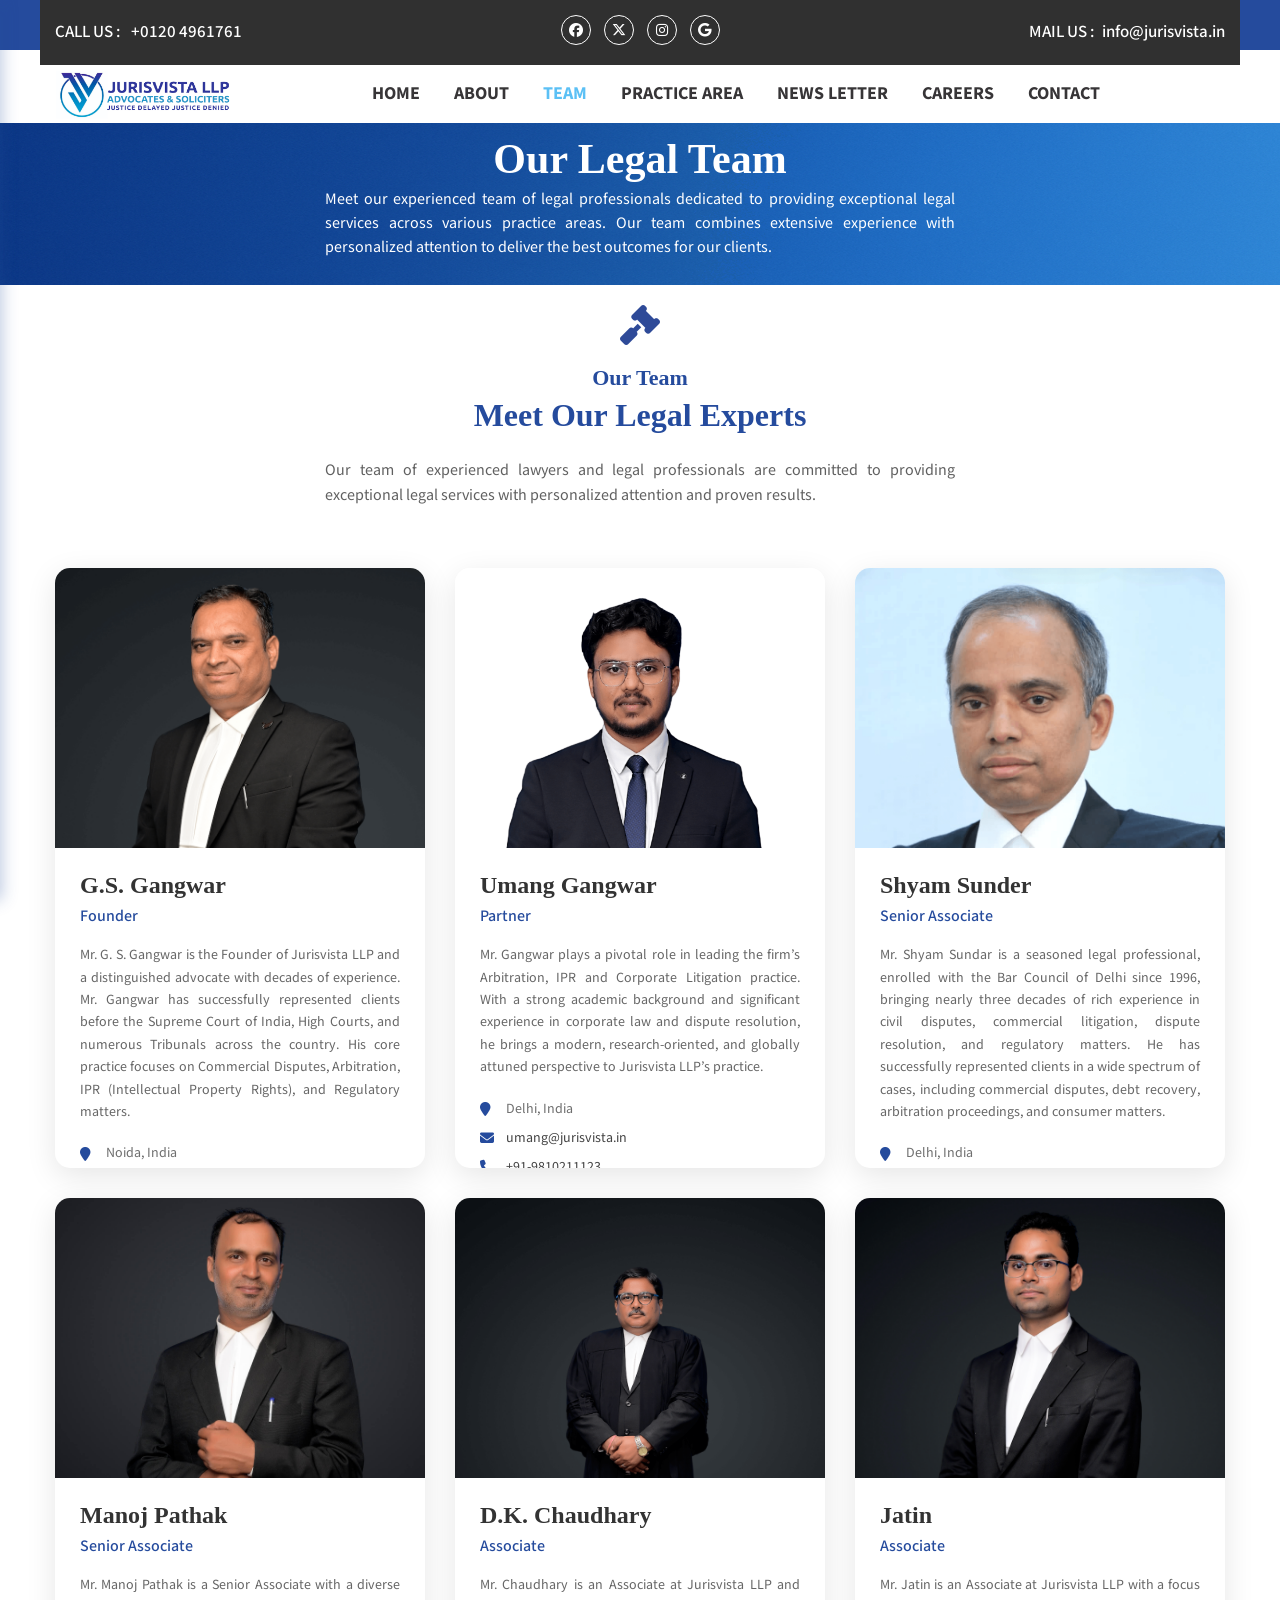
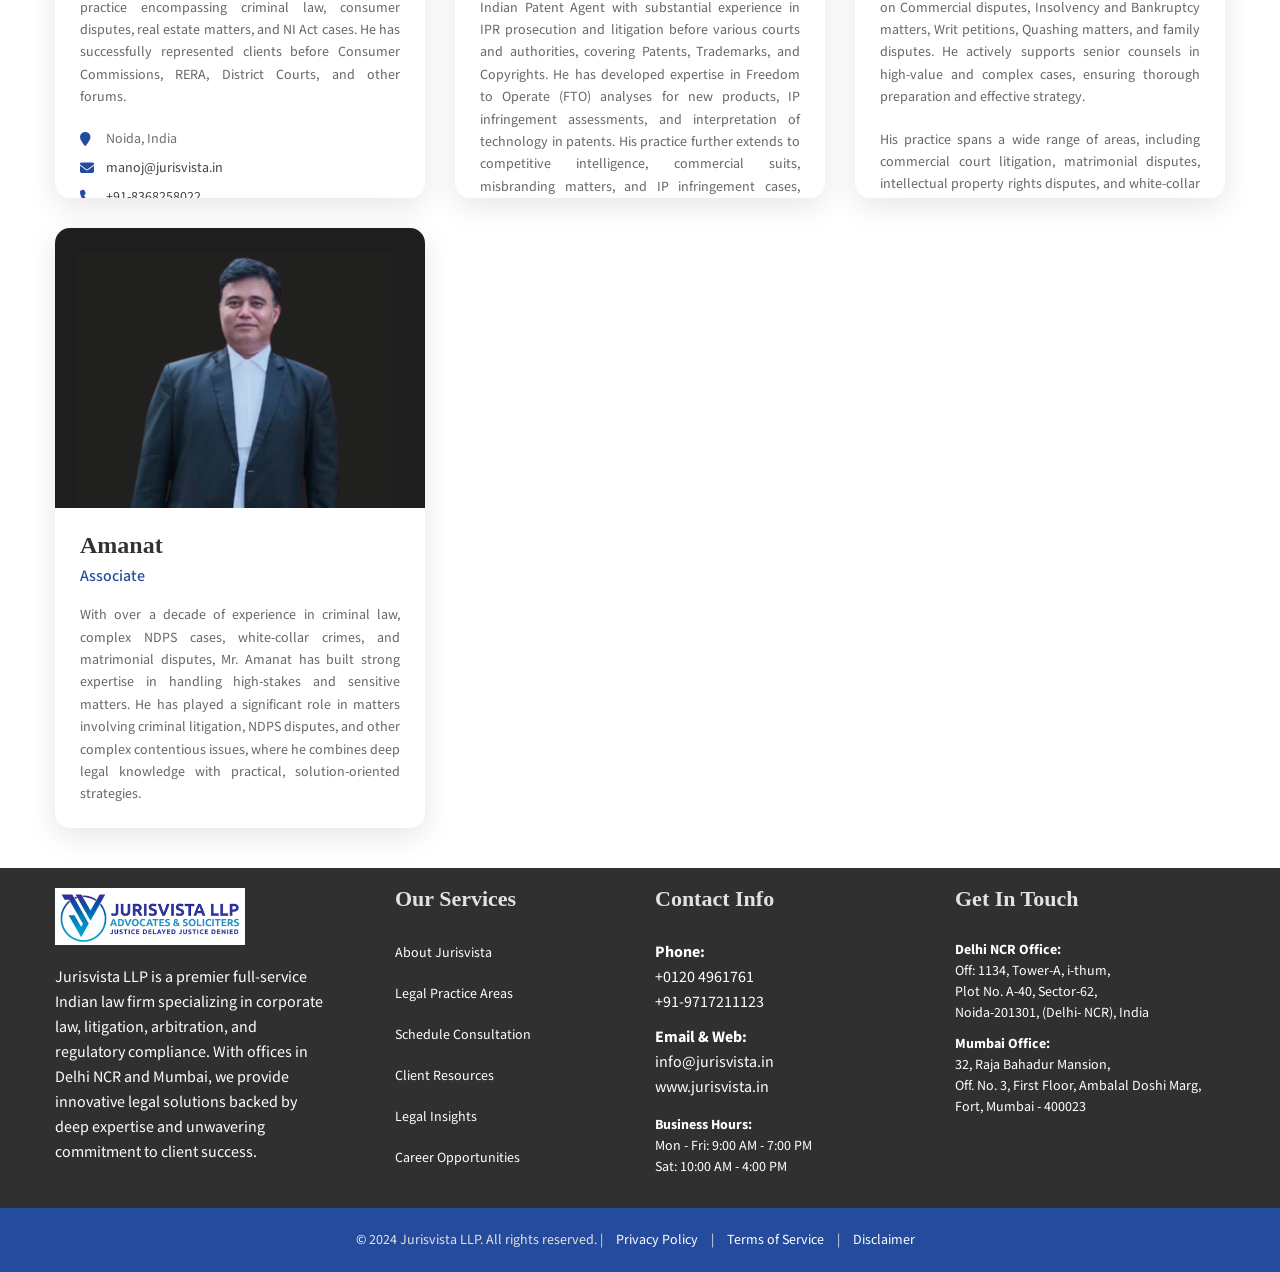
==== team.html @ 46de4a6b "Initial commit" ====
<!doctype html>
<html class="no-js" lang="en">

<head>
    <meta charset="utf-8">
    <meta http-equiv="x-ua-compatible" content="ie=edge">
    <title>Our Team || G.S. Gangwar & Associates</title>
    <meta name="description" content="Meet our experienced legal team at G.S. Gangwar & Associates">
    <meta name="viewport" content="width=device-width, initial-scale=1">
    <!-- Place favicon.ico in the root directory -->
    <link rel="shortcut icon" type="image/x-icon" href="img/favicon.ico">
    <!--All Css Here-->

    <!-- Droid Font CSS-->
    <link rel="stylesheet" href="css/droid.css">
    <!-- Icofont CSS-->
    <link rel="stylesheet" href="css/icofont.css">
    <!-- Font Awesome CSS-->
    <link rel="stylesheet" href="css/font-awesome.min.css">

    <!-- Animate CSS-->
    <link rel="stylesheet" href="css/animate.css">
    <!-- Owl Carousel CSS-->
    <link rel="stylesheet" href="https://cdnjs.cloudflare.com/ajax/libs/OwlCarousel2/2.3.4/assets/owl.carousel.min.css">

    <link rel="stylesheet"
        href="https://cdnjs.cloudflare.com/ajax/libs/OwlCarousel2/2.3.4/assets/owl.theme.default.min.css">
    <!-- Datepicker CSS-->
    <link rel="stylesheet" href="css/jquery.datepicker.css">
    <!-- Calendar CSS-->
    <link rel="stylesheet" href="css/zabuto_calendar.css">
    <!-- Meanmenu CSS-->
    <!-- Venobox CSS-->
    <link rel="stylesheet" href="css/venobox.css">
    <!-- Bootstrap CSS-->
    <link rel="stylesheet" href="css/bootstrap.min.css">
    <!-- Style CSS -->
    <link rel="stylesheet" href="style.css">
    <!-- Responsive CSS -->
    <link rel="stylesheet" href="css/responsive.css">

     <link
    rel="stylesheet"
    href="https://cdnjs.cloudflare.com/ajax/libs/font-awesome/6.5.0/css/all.min.css"
  />
    <!-- Modernizr Js -->
    <script src="js/vendor/modernizr-2.8.3.min.js"></script>
    <style>

        /* Added sidebar navigation styles */
		:root {
			--primary-color: #254B9D;
			--secondary-color: #019df0;
			--dark-bg: #1a1a1a;
			--sidebar-width: 280px;
		}

		/* Sidebar Styles */
		.sidebar {
			position: fixed;
			left: 0;
			top: 0;
			width: var(--sidebar-width);
			height: 100vh;
			background: linear-gradient(135deg, var(--primary-color) 0%, #1a3a70 100%);
			box-shadow: 2px 0 15px rgba(37, 75, 157, 0.3);
			z-index: 998;
			overflow-y: auto;
			padding-top: 80px;
			transition: all 0.4s cubic-bezier(0.25, 0.46, 0.45, 0.94);
			transform: translateX(-100%);
		}

		.sidebar.active {
			transform: translateX(0);
		}

		.sidebar-overlay {
			position: fixed;
			top: 0;
			left: 0;
			width: 100%;
			height: 100%;
			background: rgba(0, 0, 0, 0);
			z-index: 997;
			opacity: 0;
			visibility: hidden;
			transition: all 0.3s ease;
		}

		.sidebar-overlay.active {
			background: rgba(0, 0, 0, 0.7);
			opacity: 1;
			visibility: visible;
		}

		.sidebar-nav {
			list-style: none;
			padding: 20px 0;
			margin: 0;
		}

		.sidebar-nav li {
			margin: 0;
		}

		.sidebar-nav a {
			display: flex;
			align-items: center;
			padding: 18px 25px;
			color: #ffffff;
			text-decoration: none;
			font-size: 15px;
			font-weight: 600;
			transition: all 0.3s ease;
			border-left: 4px solid transparent;
			position: relative;
		}

		.sidebar-nav a:hover {
			background: rgba(255, 255, 255, 0.1);
			border-left-color: var(--secondary-color);
			padding-left: 35px;
			color: var(--secondary-color);
		}

		.sidebar-nav a i {
			margin-right: 15px;
			font-size: 18px;
			width: 25px;
			text-align: center;
		}

		.sidebar-nav a.active {
			background: rgba(255, 255, 255, 0.15);
			border-left-color: var(--secondary-color);
			color: var(--secondary-color);
		}

		/* Hamburger Menu Styles */
		.sidebar-toggle {
			display: none;
			width: 50px;
			height: 50px;
			background: none;
			border: none;
			cursor: pointer;
			flex-direction: column;
			justify-content: center;
			align-items: center;
			z-index: 999;
			position: relative;
		}

		.sidebar-toggle span {
			width: 28px;
			height: 3px;
			background: var(--primary-color);
			margin: 4px 0;
			transition: all 0.3s ease;
			border-radius: 2px;
			display: block;
		}

		.sidebar-toggle.active span:nth-child(1) {
			transform: rotate(45deg) translate(8px, 8px);
		}

		.sidebar-toggle.active span:nth-child(2) {
			opacity: 0;
		}

		.sidebar-toggle.active span:nth-child(3) {
			transform: rotate(-45deg) translate(7px, -7px);
		}

		/* Header Top Area adjustment */
		.header-bottom-area {
			position: relative;
			z-index: 100;
		}

		/* Main content wrapper */
		body.sidebar-open {
			overflow: hidden;
		}

		/* Responsive adjustments */

        	@media (max-width: 992px) {
  .header-menu-area ul.main-menu {
    flex-direction: column;
    gap: 0;
  }
}
@media (max-width: 768px) {
  .main-menu {
    flex-direction: column;
    gap: 0;
  }
}

        /* Updated sidebar toggle positioning for 768-984px range */
		@media (max-width: 984px) and (min-width: 768px) {
			.sidebar-toggle {
				display: flex;
				position: absolute;
				top: 50%;
				left: 15px;
				transform: translateY(-50%);
				z-index: 1001;
			}

			.header-menu-area {
				display: none;
			}

			.sidebar {
				width: var(--sidebar-width);
			}

			.header-logo {
				text-align: center;
				position: relative;
				padding-left: 60px;
			}
			
			.header-bottom-area .row {
				position: relative;
			}
		}

		@media (max-width: 768px) {
			.header-logo {
				position: relative;
				display: flex;
				align-items: center;
				height: 60px;
			}
			.sidebar-toggle {
				display: flex;
				position: absolute;
				left: 0;
				top: 50%;
				transform: translateY(-50%);
				z-index: 1001;
				margin-left: 0;
				margin-right: 12px;
				background: rgba(255,255,255,0.95);
				border: 2px solid var(--primary-color);
				box-shadow: 0 2px 8px rgba(0,0,0,0.12);
				border-radius: 8px;
			}
			.header-logo img {
				margin-left: 60px;
			}
		}

		@media (max-width: 576px) {
			:root {
				--sidebar-width: 250px;
			}

			.sidebar-nav a {
				padding: 15px 20px;
				font-size: 14px;
			}

			.sidebar-nav a i {
				margin-right: 12px;
				font-size: 16px;
			}

			.sidebar-toggle {
				width: 44px;
				height: 44px;
				top: 50%;
				left: 0;
				transform: translateY(-50%);
			}
		}

        /* Loading Animation */
        .page-loader {
            position: fixed;
            top: 0;
            left: 0;
            width: 100%;
            height: 100%;
            background: #111d1b;
            z-index: 9999;
            display: flex;
            justify-content: center;
            align-items: center;
            animation: fadeOut 1s ease-in-out 2s forwards;
        }

        .spinner {
            width: 50px;
            height: 50px;
            border: 3px solid rgba(255, 255, 255, 0.3);
            border-top: 3px solid #fff;
            border-radius: 50%;
            animation: spin 1s linear infinite;
            margin: 0 auto 20px;
        }

        @keyframes spin {
            0% {
                transform: rotate(0deg);
            }

            100% {
                transform: rotate(360deg);
            }
        }

        @keyframes fadeOut {
            to {
                opacity: 0;
                visibility: hidden;
            }
        }

        /* Enhanced animations from main page */
        @keyframes fadeInUp {
            from {
                transform: translateY(50px);
                opacity: 0;
            }
            to {
                transform: translateY(0);
                opacity: 1;
            }
        }

        @keyframes fadeInDown {
            from {
                transform: translateY(-50px);
                opacity: 0;
            }
            to {
                transform: translateY(0);
                opacity: 1;
            }
        }

        @keyframes slideInLeft {
            from {
                transform: translateX(-100px);
                opacity: 0;
            }
            to {
                transform: translateX(0);
                opacity: 1;
            }
        }

        @keyframes slideInRight {
            from {
                transform: translateX(100px);
                opacity: 0;
            }
            to {
                transform: translateX(0);
                opacity: 1;
            }
        }

        @keyframes pulse {
            0%, 100% {
                transform: scale(1);
            }
            50% {
                transform: scale(1.05);
            }
        }

        @keyframes rotateIn {
            from {
                transform: rotate(-200deg);
                opacity: 0;
            }
            to {
                transform: rotate(0);
                opacity: 1;
            }
        }

        /* Scroll Animations */
        .animate-on-scroll {
            opacity: 0;
            transform: translateY(50px);
            transition: all 0.8s ease;
        }

        .animate-on-scroll.animated {
            opacity: 1;
            transform: translateY(0);
        }

        /* Background Animations */
        .bg-animate {
            background-size: 120% 120%;
            animation: backgroundMove 20s ease-in-out infinite;
        }

        @keyframes backgroundMove {
            0%, 100% { background-position: 0% 50%; }
            50% { background-position: 100% 50%; }
        }

        .social-link {
            transition: all 0.3s ease;
            display: inline-block;
        }

        .social-link:hover {
            transform: translateY(-3px) scale(1.2);
            color: #019df0;
        }

        .glow-on-hover {
            transition: all 0.3s ease;
        }

        .glow-on-hover:hover {
          	box-shadow: 0 0 20px rgba(53, 191, 255, 0.666);
			text-shadow: 0 0 10px rgba(53, 127, 255, 0.518);  }

        .main-menu li {
            animation: fadeInUp 0.6s ease-out both;
        }

        .main-menu li:nth-child(1) {
            animation-delay: 1.2s;
        }

        .main-menu li:nth-child(2) {
            animation-delay: 1.3s;
        }

        .main-menu li:nth-child(3) {
            animation-delay: 1.4s;
        }

        .main-menu li:nth-child(4) {
            animation-delay: 1.5s;
        }

        .main-menu li:nth-child(5) {
            animation-delay: 1.6s;
        }

        .main-menu li:nth-child(6) {
            animation-delay: 1.7s;
        }

        .main-menu li:nth-child(7) {
			animation-delay: 1.8s;
		}

        .main-menu a {
            position: relative;
            transition: all 0.3s ease;
            overflow: hidden;
        }

        .main-menu a::before {
            content: '';
            position: absolute;
            bottom: 0;
            left: -100%;
            width: 100%;
            height: 2px;
			background: linear-gradient(90deg, #019df0, #254B9D);
            transition: left 0.3s ease;
        }

        .main-menu a:hover::before {
            left: 0;
        }
        .main-menu a:hover {
			transform: translateY(-2px);
			color: #019df0;
		}

        /* Fixed team card sizing to auto-adjust height and show all content */
        .team-member {
            background: #fff;
            border-radius: 15px;
            box-shadow: 0 8px 30px rgba(0, 0, 0, 0.1);
            transition: all 0.4s ease;
            margin-bottom: 30px;
            overflow: hidden;
            height: 600px; /* Fixed height */
            max-width: 400px;
            margin-left: auto;
            margin-right: auto;
            display: flex;
            flex-direction: column;
            position: relative;
            animation: fadeInUp 0.8s ease-out both;
            cursor: pointer; /* Add cursor pointer for clickability */
        }

        /* Stagger animation for team cards */
        .team-member:nth-child(1) { animation-delay: 0.2s; }
        .team-member:nth-child(2) { animation-delay: 0.4s; }
        .team-member:nth-child(3) { animation-delay: 0.6s; }
        .team-member:nth-child(4) { animation-delay: 0.8s; }

        .team-member:hover {
            transform: translateY(-15px) scale(1.02);
            box-shadow: 0 20px 50px rgba(37, 75, 157, 0.2);
            border: 2px solid rgba(37, 75, 157, 0.15);
        }

        .team-member::before {
            content: '';
            position: absolute;
            top: 0;
            left: -100%;
            width: 100%;
            height: 100%;
            background: linear-gradient(90deg, transparent, rgba(53, 117, 255, 0.1), transparent);
            transition: left 0.6s ease;
            z-index: 1;
        }

        .team-member:hover::before {
            left: 100%;
        }

        .team-member-img {
            position: relative;
            overflow: hidden;
            height: 280px; /* Fixed height for all images */
            width: 100%;
            flex-shrink: 0;
        }

        .team-member-img img {
            width: 100%;
            height: 100%;
            object-fit: cover;
            transition: all 0.4s ease;
        }

        .team-member:hover .team-member-img img {
          
            filter: brightness(1.1);
        }

        .team-member-content {
            padding: 25px;
            flex: 1;
            display: flex;
            flex-direction: column;
            justify-content: flex-start; /* Changed from space-between to flex-start */
            position: relative;
            overflow: visible; /* Scroll content within fixed card height */
        }

        /* Added styles for better content spacing */
        .team-member-content h3 {
            margin-bottom: 8px;
            color: #333;
            font-size: 24px;
            font-weight: 600;
        }

        .team-member-content .position {
            color: #254B9D;
            font-weight: 500;
            margin-bottom: 15px;
            font-size: 16px;
        }

        .team-member-content p {
            margin-bottom: 20px;
            line-height: 1.6;
            color: #666;
        }

        .team-contact-info {
            margin-bottom: 20px;
        }

        .contact-item {
            margin-bottom: 8px;
            display: flex;
            align-items: center;
            font-size: 14px;
        }

        .contact-item i {
            margin-right: 10px;
            color: #254B9D;
            width: 16px;
        }

        .practice-areas, .education-section {
            margin-bottom: 15px;
        }

        .practice-areas h5, .education-section h5 {
            color: #333;
            margin-bottom: 10px;
            font-size: 16px;
            font-weight: 600;
        }

        .practice-areas ul, .education-section ul {
            list-style: none;
            padding: 0;
            margin: 0;
        }

        .practice-areas li, .education-section li {
            padding: 4px 0;
            color: #666;
            font-size: 14px;
            position: relative;
            padding-left: 15px;
        }

        .practice-areas li:before, .education-section li:before {
            content: "•";
            color: #254B9D;
            position: absolute;
            left: 0;
        }

        .practice-areas ul li:hover {
            color: #019df0;
            transform: translateX(3px);
        }

        .education-section ul li:hover {
            color: #019df0;
        }

        /* Section title animations */
        .section-title {
            animation: fadeInDown 1s ease-out both;
        }

        .section-title img {
            animation: rotateIn 1s ease-out 0.5s both;
        }

        /* Page banner animations */
        .page-banner-content h2 {
            animation: fadeInUp 1s ease-out 0.3s both;
        }

        .page-banner-content p {
            animation: fadeInUp 1s ease-out 0.5s both;
        }

        .breadcrumb-pagination {
            animation: fadeInUp 1s ease-out 0.7s both;
        }

        /* Fun factor animations */
        .fun-factor-wrap {
            animation: fadeInUp 0.8s ease-out both;
            transition: all 0.3s ease;
        }

        .fun-factor-wrap:nth-child(1) { animation-delay: 0.2s; }
        .fun-factor-wrap:nth-child(2) { animation-delay: 0.4s; }
        .fun-factor-wrap:nth-child(3) { animation-delay: 0.6s; }
        .fun-factor-wrap:nth-child(4) { animation-delay: 0.8s; }
        .fun-factor-wrap:nth-child(5) { animation-delay: 1.0s; }

        .fun-factor-wrap:hover {
            transform: translateY(-10px) scale(1.05);
            color: #254B9D;
        }

        /* Footer animations */
        .footer-container {
            animation: fadeInUp 1s ease-out both;
        }

        .single-footer-widget {
            animation: fadeInUp 0.8s ease-out both;
        }

        .single-footer-widget:nth-child(1) { animation-delay: 0.2s; }
        .single-footer-widget:nth-child(2) { animation-delay: 0.4s; }
        .single-footer-widget:nth-child(3) { animation-delay: 0.6s; }
        .single-footer-widget:nth-child(4) { animation-delay: 0.8s; }



        /* Responsive adjustments */
        @media (max-width: 768px) {
            .team-member {
                height: 600px;
                min-height: 600px;
            }
            
            .team-member:hover {
                transform: translateY(-10px);
            }
            
            .team-member-content p {
                -webkit-line-clamp: 4;
            }
        }

        /* Added modal styles for lawyer detail pages */
        .lawyer-modal {
            display: none;
            position: fixed;
            z-index: 1000;
            left: 0;
            top: 0;
            width: 100%;
            height: 100%;
            background-color: rgba(0, 0, 0, 0.8);
            animation: fadeIn 0.3s ease;
        }

        .lawyer-modal.active {
            display: flex;
            align-items: center;
            justify-content: center;
        }

        .modal-content {
            background: #fff;
            border-radius: 20px;
            max-width: 800px;
            width: 90%;
            max-height: 90vh;
            overflow-y: auto;
            position: relative;
            animation: slideInUp 0.4s ease;
            box-shadow: 0 20px 60px rgba(0, 0, 0, 0.3);
        }

        .modal-header {
            padding: 30px;
            border-bottom: 1px solid #eee;
            display: flex;
            align-items: center;
            gap: 20px;
        }

        .modal-header img {
            width: 120px;
            height: 120px;
            border-radius: 50%;
            object-fit: cover;
        }

        .modal-header-info h2 {
            margin: 0 0 5px 0;
            color: #333;
            font-size: 28px;
        }

        .modal-header-info .position {
            color: #254B9D;
            font-size: 18px;
            font-weight: 500;
        }

        .modal-body {
            padding: 30px;
        }

        .modal-section {
            margin-bottom: 30px;
        }

        .modal-section h3 {
            color: #333;
            margin-bottom: 15px;
            font-size: 20px;
            border-bottom: 2px solid #254B9D;
            padding-bottom: 5px;
        }

        .close-modal {
            position: absolute;
            top: 20px;
            right: 25px;
            font-size: 30px;
            cursor: pointer;
            color: #999;
            transition: color 0.3s ease;
        }

        .close-modal:hover {
            color: #254B9D;
        }

        @keyframes fadeIn {
            from { opacity: 0; }
            to { opacity: 1; }
        }

        @keyframes slideInUp {
            from { 
                opacity: 0;
                transform: translateY(50px) scale(0.9);
            }
            to { 
                opacity: 1;
                transform: translateY(0) scale(1);
            }
        }
    </style>
</head>

<body>
    <!--[if lt IE 8]>
	<p class="browserupgrade">You are using an <strong>outdated</strong> browser. Please <a href="http://browsehappy.com/">upgrade your browser</a> to improve your experience.</p>
	<![endif]-->

    <!-- Added page loader with animation -->
    <div class="page-loader">
        <div class="loader-content">
            <div class="spinner"></div>
            <h3>Loading...</h3>
        </div>
    </div>

    <div class="wrapper">
        <!--Header Area Start-->
        <header>
            <div class="header-container">
                <!--Header Top Area Start-->
                <div class="header-top-area default-bg">
                    <div class="container">
                        <div class="row">
                            <div class="header-top-wrap col-12">
                                <div class="row">
                                    <!--Header Top Left Area Start-->
                                    <div class="col-md-4 col-xl-3">
                                        <div class="header-top-left">
                                            <p class="glow-on-hover">CALL US : <a href="#"> +0120 4961761</a></p>
                                        </div>
                                    </div>
                                    <!--Header Top Left Area End-->
                                    <!--Header Top Middle Area Start-->
                                    <div class="col-md-4 col-xl-6">
                                        <div class="header-top-middle text-center">
                                            <ul class="social-link">
                                                <li><a href="#" class="social-link"><i class="fa-brands fa-facebook"></i></a>
                                                </li>
                                                <li><a href="#" class="social-link"><i class="fa-brands fa-x-twitter"></i></a>
                                                </li>
                                                <li><a href="https://www.instagram.com/jurisvistallp?igsh=MXJzMjhxdXQ4bXhnaw%3D%3D&utm_source=qr" class="social-link"><i class="fa-brands fa-instagram"></i></a>
                                                </li>
                                                <li><a href="#" class="social-link"><i
                                                            class="fa-brands fa-google"></i></a></li>
                                            </ul>
                                        </div>
                                    </div>
                                    <!--Header Top Middle Area End-->
                                    <!--Header Top Right Area Start-->
                                    <div class="col-md-4 col-xl-3">
                                        <div class="header-top-right">
                                            <p class="glow-on-hover">MAIL US :<a href="#">info@jurisvista.in</a></p>
                                        </div>
                                    </div>
                                    <!--Header Top Right Area End-->
                                </div>
                            </div>
                        </div>
                    </div>
                </div>
                <!--Header Top Area End-->
                <!--Header Bottom Area Start-->
                <div class="header-bottom-area header-sticky">
                    <div class="container">
                        <div class="row ">
                            <!--Header Logo Start-->
                            <div class="col-md-3">
								<div class="header-logo">
									<!--Sidebar Toggle Button-->
									<button class="sidebar-toggle" id="sidebarToggle">
										<span></span>
										<span></span>
										<span></span>
									</button>
									<a href="index.html"><img src="img/bg/logojv4.png"
											style="max-width: 180px; min-height: 50px;" alt=""></a>
								</div>
							</div>
                            <!--Header Logo End-->
                            <!--Header Menu Start-->
                            <div class="col-md-9">
                                <div class="header-menu-area ">
                                    <nav>
                                        <ul class="main-menu">
                                            <li><a href="index.html" class="nav-link-bold">HOME</a>
                                            </li>
                                            <li><a href="about.html" class="nav-link-bold">ABOUT</a></li>
                                            <li class="active"><a href="team.html" class="nav-link-bold">TEAM</a></li>
                                            <li><a href="service.html" class="nav-link-bold">PRACTICE AREA</a></li>
                                            <li><a href="blog.html" class="nav-link-bold">NEWS LETTER</a>

                                            </li>
                                            <li><a href="careers.html" class="nav-link-bold">CAREERS</a></li>
                                            <li><a href="contact.html" class="nav-link-bold">CONTACT</a></li>
                                        </ul>
                                    </nav>
                                </div>
                            </div>
                            <!--Header Menu End-->
                        </div>
                        <div class="row">
                            <div class="col-12">
                                <!--Mobile Menu Area Start-->
                                <div class="mobile-menu d-lg-none d-xl-none"></div>
                                <!--Mobile Menu Area End-->
                            </div>
                        </div>
                    </div>
                </div>
                <!--Header Bottom Area End-->
            </div>
        </header>
        
        <!--Sidebar Overlay-->
        <div class="sidebar-overlay" id="sidebarOverlay"></div>
        
        <!--Sidebar Navigation-->
        <nav class="sidebar" id="sidebar">
            <ul class="sidebar-nav">
                <li><a href="index.html" class="nav-link"><i class="fa fa-home"></i> HOME</a></li>
                <li><a href="about.html" class="nav-link"><i class="fa fa-info-circle"></i> ABOUT</a></li>
                <li><a href="team.html" class="nav-link active"><i class="fa fa-users"></i> TEAM</a></li>
                <li><a href="service.html" class="nav-link"><i class="fa fa-briefcase"></i> PRACTICE AREA</a></li>
                <li><a href="blog.html" class="nav-link"><i class="fa fa-newspaper-o"></i> NEWS LETTER</a></li>
                <li><a href="careers.html" class="nav-link"><i class="fa fa-graduation-cap"></i> CAREERS</a></li>
                <li><a href="contact.html" class="nav-link"><i class="fa fa-envelope"></i> CONTACT</a></li>
            </ul>
        </nav>
        <!--Header Area End-->

        <!-- Page Banner Area Start-->
        <div class="page-banner-area bg-img-3 pt-15 pb-10 bg-animate">
            <div class="container">
                <div class="row">
                    <div class="page-banner-content col-12 text-center">
                        <h2>Our Legal Team</h2>
                        <p class="text-justify">Meet our experienced team of legal professionals dedicated to providing exceptional legal
                            services across various practice areas. Our team combines extensive experience with
                            personalized attention to deliver the best outcomes for our clients.</p>
                       
                    </div>
                </div>
            </div>
        </div>
        <!-- Page Banner Area End-->

        <!-- Team Section Start -->
        <div class="team-area pt-20 pb-10">
            <div class="container">
                <div class="row">
                    <div class="col-12">
                        <!--Section Title Start-->
                        <div class="section-title mb-60 text-center animate-on-scroll">
                            <i class="fa fa-gavel" style="color:#2E4A98; font-size:40px;"></i>
                            <h4>Our Team</h4>
                            <h2>Meet Our Legal Experts</h2>
                            <p class="text-justify">Our team of experienced lawyers and legal professionals are committed to providing
                                exceptional legal services with personalized attention and proven results.</p>
                        </div>
                        <!--Section Title End-->
                    </div>
                </div>

                <div class="row">
                    <!-- Added onclick handlers to open detail modals -->
                    <!-- G.S. Gangwar - Founder -->
                    <div class="col-lg-4 col-md-6">
                        <div class="team-member animate-on-scroll" onclick="openLawyerModal('gangwar')">
                            <div class="team-member-img">
                                <img src="img/team/team1.jpg" alt="G.S. Gangwar">
                            </div>
                            <div class="team-member-content">
                                <h3>G.S. Gangwar</h3>
                                <div class="position">Founder</div>
                                <p class="text-justify">Mr. G. S. Gangwar is the Founder of Jurisvista LLP and a distinguished advocate with decades of experience. Mr. Gangwar has successfully represented clients before the Supreme Court of India, High Courts, and numerous Tribunals across the country. His core practice focuses on Commercial Disputes, Arbitration, IPR (Intellectual Property Rights), and Regulatory matters.
</p>

                                <div class="team-contact-info">
                                    <div class="contact-item">
                                        <i class="fa fa-map-marker"></i>
                                        <span>Noida, India</span>
                                    </div>
                                    <div class="contact-item">
                                        <i class="fa fa-envelope"></i>
                                        <a href="mailto:gangwar@jurisvista.in">gangwar@jurisvista.in</a>
                                    </div>
                                    <div class="contact-item">
                                        <i class="fa fa-phone"></i>
                                        <a href="tel:+919717211123">+91-9717211123</a>
                                    </div>
                                </div>

                                <div class="practice-areas">
                                    <h5>Practice Areas:</h5>
                                    <ul>
                                        <li>Commercial Disputes</li>
                                        <li>Arbitration,</li>
                                        <li>IPR (Intellectual Property Rights)</li>
                                        <li>Regulatory matters</li>
                                    </ul>
                                </div>

                                <div class="education-section">
                                    <h5>Education:</h5>
                                    <ul>
                                        <li>B.Sc. (Ag.), Kanpur University</li>
                                        <li>LL.B., University of Delhi (2001)</li>
                                    </ul>
                                </div>
                            </div>
                        </div>
                    </div>

                    <!-- Umang Gangwar - Partner -->
                    <div class="col-lg-4 col-md-6">
                        <div class="team-member animate-on-scroll" onclick="openLawyerModal('umang')">
                            <div class="team-member-img">
                                <img src="img/team/team2.jpg" alt="Umang Gangwar">
                            </div>
                            <div class="team-member-content">
                                <h3>Umang Gangwar</h3>
                                <div class="position">Partner</div>
                                <p class="text-justify">Mr. Gangwar plays a pivotal role in leading the firm’s Arbitration, IPR and Corporate Litigation practice. With a strong academic background and significant experience in corporate law and dispute resolution, he brings a modern, research-oriented, and globally attuned perspective to Jurisvista LLP’s practice.
</p>
                                
                                <div class="team-contact-info">
                                    <div class="contact-item">
                                        <i class="fa fa-map-marker"></i>
                                        <span>Delhi, India</span>
                                    </div>
                                    <div class="contact-item">
                                        <i class="fa fa-envelope"></i>
                                        <a href="mailto:umang@jurisvista.in">umang@jurisvista.in</a>
                                    </div>
                                    <div class="contact-item">
                                        <i class="fa fa-phone"></i>
                                        <a href="tel:+919810211123">+91-9810211123</a>
                                    </div>
                                </div>

                                <div class="practice-areas">
                                    <h5>Practice Areas:</h5>
                                    <ul>
                                        <li>Commercial Arbitration</li>
                                        <li>Insolvency & Bankruptcy</li>
                                        <li>Corporate Advisory</li>
                                    </ul>
                                </div>

                                <div class="education-section">
                                    <h5>Education:</h5>
                                    <ul>
                                        <li>LL.M., National Law University</li>
                                        <li>LL.B., University of Delhi</li>
                                    </ul>
                                </div>
                            </div>
                        </div>
                    </div>

                    <!-- Shyam Sunder - Senior Associate -->
                    <div class="col-lg-4 col-md-6">
                        <div class="team-member animate-on-scroll" onclick="openLawyerModal('shyam')">
                            <div class="team-member-img">
                                <img src="img/team/team3.jpg" alt="Shyam Sunder">
                            </div>
                            <div class="team-member-content">
                                <h3>Shyam Sunder</h3>
                                <div class="position">Senior Associate</div>
                                <p class="text-justify">Mr. Shyam Sundar is a seasoned legal professional, enrolled with the Bar Council of Delhi since 1996, bringing nearly three decades of rich experience in civil disputes, commercial litigation, dispute resolution, and regulatory matters. He has successfully represented clients in a wide spectrum of cases, including commercial disputes, debt recovery, arbitration proceedings, and consumer matters.
</p>

                                <div class="team-contact-info">
                                    <div class="contact-item">
                                        <i class="fa fa-map-marker"></i>
                                        <span>Delhi, India</span>
                                    </div>
                                    <div class="contact-item">
                                        <i class="fa fa-envelope"></i>
                                        <a href="mailto:shyamsunder@jurisvista.in">shyamsunder@jurisvista.in</a>
                                    </div>
                                    <div class="contact-item">
                                        <i class="fa fa-phone"></i>
                                        <a href="tel:+91-98102 11123">+91-98102 11123</a>
                                    </div>
                                </div>

                                <div class="practice-areas">
                                    <h5>Practice Areas:</h5>
                                    <ul>
                                        <li>Corporate Law</li>
                                        <li>Arbitration</li>
                                        <li>Regulatory Matters</li>
                                        <li>Debt Recovery</li>
                                    </ul>
                                </div>

                                <div class="education-section">
                                    <h5>Education:</h5>
                                    <ul>
                                        <li>B.A., Delhi University</li>
                                        <li>LL.B., Rohilkhand University (1996)</li>
                                    </ul>
                                </div>
                            </div>
                        </div>
                    </div>

                    <!-- Manoj Pathak - Senior Associate -->
                    <div class="col-lg-4 col-md-6">
                        <div class="team-member animate-on-scroll" onclick="openLawyerModal('manoj')">
                            <div class="team-member-img">
                                <img src="img/team/team4.jpg" alt="Manoj Pathak">
                            </div>
                            <div class="team-member-content">
                                <h3>Manoj Pathak</h3>
                                <div class="position">Senior Associate</div>
                                <p class="text-justify">Mr. Manoj Pathak is a Senior Associate with a diverse practice encompassing criminal law, consumer disputes, real estate matters, and NI Act cases. He has successfully represented clients before Consumer Commissions, RERA, District Courts, and other forums.</p>

                                <div class="team-contact-info">
                                    <div class="contact-item">
                                        <i class="fa fa-map-marker"></i>
                                        <span>Noida, India</span>
                                    </div>
                                    <div class="contact-item">
                                        <i class="fa fa-envelope"></i>
                                        <a href="mailto:manoj@jurisvista.in">manoj@jurisvista.in</a>
                                    </div>
                                    <div class="contact-item">
                                        <i class="fa fa-phone"></i>
                                        <a href="tel:+918368258022">+91-8368258022</a>
                                    </div>
                                </div>

                                <div class="practice-areas">
                                    <h5>Practice Areas:</h5>
                                    <ul>
                                        <li>Criminal Law</li>
                                        <li>Consumer Disputes</li>
                                        <li>Real Estate Matters</li>
                                        <li>NI Act Cases</li>
                                    </ul>
                                </div>

                                <div class="education-section">
                                    <h5>Education:</h5>
                                    <ul>
                                        <li>B.A., Delhi University</li>
                                        <li>LL.B., Ch. Charan Singh University (2016)</li>
                                    </ul>
                                </div>
                            </div>
                        </div>
                    </div>

                    <!-- D.K. Chaudhary - Associate -->
<div class="col-lg-4 col-md-6">
    <div class="team-member animate-on-scroll" onclick="openLawyerModal('dkchaudhary')">
        <div class="team-member-img">
            <img src="img/team/team5.jpg" alt="D.K. Chaudhary">
        </div>
        <div class="team-member-content">
            <h3>D.K. Chaudhary</h3>
            <div class="position">Associate</div>
            <p class="text-justify">Mr. Chaudhary is an Associate at Jurisvista LLP and Indian Patent Agent with substantial experience in IPR prosecution and litigation before various courts and authorities, covering Patents, Trademarks, and Copyrights. He has developed expertise in Freedom to Operate (FTO) analyses for new products, IP infringement assessments, and interpretation of technology in patents. His practice further extends to competitive intelligence, commercial suits, misbranding matters, and IP infringement cases, along with advising on international and domestic agreements. With his strong technical insight and legal acumen, Mr. Chaudhary delivers effective strategies and solutions that align with both business and legal objectives of the clients.</p>

            <div class="team-contact-info">
                <div class="contact-item">
                    <i class="fa fa-map-marker"></i>
                    <span>Delhi, India</span>
                </div>
                <div class="contact-item">
                    <i class="fa fa-envelope"></i>
                    <a href="mailto:dkchaudhary@jurisvista.in">dkchaudhary@jurisvista.in</a>
                </div>
                <div class="contact-item">
                    <i class="fa fa-phone"></i>
                    <a href="tel:+91 98736 63419">+91 98736 63419</a>
                </div>
            </div>

            <div class="practice-areas">
                <h5>Practice Areas:</h5>
                <ul>
                    <li>patent prosecution</li>
                    <li>trademark registration</li>
                    <li>copyright protection</li>
                    <li>freedom to operate (FTO) analysis</li>
                    <li>IP infringement assessment</li>
                    <li>competitive intelligence</li>
                </ul>
            </div>

          
        </div>
    </div>
</div>
                    
                    <!-- Jatin - Associate -->
                    <div class="col-lg-4 col-md-6">
                        <div class="team-member animate-on-scroll" onclick="openLawyerModal('jatin')">
                            <div class="team-member-img">
                                <img src="img/team/jatin.jpg" alt="Jatin">
                            </div>
                            <div class="team-member-content">
                                <h3>Jatin</h3>
                                <div class="position">Associate</div>
                                <p class="text-justify">Mr. Jatin is an Associate at Jurisvista LLP with a focus on Commercial disputes, Insolvency and Bankruptcy matters, Writ petitions, Quashing matters, and family disputes. He actively supports senior counsels in high-value and complex cases, ensuring thorough preparation and effective strategy.</p>
                                <p class="text-justify">His practice spans a wide range of areas, including commercial court litigation, matrimonial disputes, intellectual property rights disputes, and white-collar crime matter. Known for his meticulous attention to detail and methodical approach, he ensures accuracy in contractual documentation, arbitration filings, and litigation submissions.</p>
                                <p class="text-justify">By combining analytical clarity with practical legal insight, Mr. Jatin provides reliable support and effective solutions, assisting clients in achieving favorable outcomes across diverse legal domains.
</p>

                                <div class="team-contact-info">
                                    <div class="contact-item">
                                        <i class="fa fa-map-marker"></i>
                                        <span>Delhi, India</span>
                                    </div>
                                    <div class="contact-item">
                                        <i class="fa fa-envelope"></i>
                                        <a href="mailto:jatin@jurisvista.in">jatin@jurisvista.in</a>
                                    </div>
                                </div>

                                <div class="practice-areas">
                                    <h5>Practice Areas:</h5>
                                    <ul>
                                        <li>Commercial Court Litigation</li>
                                        <li>Insolvency & Bankruptcy</li>
                                        <li>Writ Petitions & Quashing Matters</li>
                                        <li>Matrimonial / Family Disputes</li>
                                        <li>Intellectual Property Disputes</li>
                                        <li>White-collar Crime Matters</li>
                                    </ul>
                                </div>

                            </div>
                        </div>
                    </div>
                    
                    <!-- Amanat - Associate -->
                    <div class="col-lg-4 col-md-6">
                        <div class="team-member animate-on-scroll" onclick="openLawyerModal('amanat')">
                            <div class="team-member-img">
                                <img src="img/team/team14.jpg" alt="Amanat">
                            </div>
                            <div class="team-member-content">
                                <h3>Amanat</h3>
                                <div class="position">Associate</div>
                                <p class="text-justify">With over a decade of experience in criminal law, complex NDPS cases, white-collar crimes, and matrimonial disputes, Mr. Amanat has built strong expertise in handling high-stakes and sensitive matters. He has played a significant role in matters involving criminal litigation, NDPS disputes, and other complex contentious issues, where he combines deep legal knowledge with practical, solution-oriented strategies.</p>

                                <div class="team-contact-info">
                                    <div class="contact-item">
                                        <i class="fa fa-map-marker"></i>
                                        <span>Mumbai, India</span>
                                    </div>
                                    <div class="contact-item">
                                        <i class="fa fa-envelope"></i>
                                        <a href="mailto:amanat@jurisvista.in">amanat@jurisvista.in</a>
                                    </div>
                                </div>

                                <div class="practice-areas">
                                    <h5>Practice Areas:</h5>
                                    <ul>
                                        <li>Criminal Litigation</li>
                                        <li>NDPS & Complex NDPS Cases</li>
                                        <li>White-collar Crime</li>
                                        <li>Matrimonial / Family Disputes</li>
                                        <li>High-stakes Criminal Defense</li>
                                    </ul>
                                </div>

                            </div>
                        </div>
                    </div>

                    <!-- Haridutt Mishra - Senior Associate -->
                    <!-- <div class="col-lg-4 col-md-6">
                        <div class="team-member animate-on-scroll" onclick="openLawyerModal('haridutt')">
                            <div class="team-member-img">
                                <img src="img/team/team8.jpg" alt="Haridutt Mishra">
                            </div>
                            <div class="team-member-content">
                                <h3>Haridutt Mishra</h3>
                                <div class="position">Senior Associate</div>
                                <p class="text-justify">Mr. Haridutt Mishra is a Senior Associate and Intellectual Property Attorney, playing a key role in the firm's IPR practice. He is an expert in IPR disputes, with extensive experience in handling matters related to copyright, trademark, and patent law.</p>

                                <div class="team-contact-info">
                                    <div class="contact-item">
                                        <i class="fa fa-map-marker"></i>
                                        <span>Mumbai, India</span>
                                    </div>
                                    <div class="contact-item">
                                        <i class="fa fa-envelope"></i>
                                        <a href="mailto:haridutt@jurisvista.com">haridutt@jurisvista.com</a>
                                    </div>
                                </div>

                                <div class="practice-areas">
                                    <h5>Practice Areas:</h5>
                                    <ul>
                                        <li>Intellectual Property Rights (IPR)</li>
                                        <li>IP Litigation & Dispute Resolution</li>
                                        <li>Patent, Trademark & Copyright Prosecution</li>
                                        <li>Mediation and Alternative Dispute Resolution</li>
                                        <li>IP Advisory & Freedom-to-Operate</li>
                                    </ul>
                                </div>

                            </div>
                        </div>
                    </div> -->
                </div>
            </div>
        </div>
        <!-- Team Section End -->

        <!--Fun Factor Area Start-->
       
        <!--Fun Factor Area End-->

    <footer>
			<div class="footer-container">
				<!--Footer Top Area Start-->
				<div class="footer-top-area black-bg pt-20 pb-9">
					<div class="container">
						<div class="row">
							<div class="col-md-6 col-lg-3">
								<!--Single Footer Widget Start-->
								<div class="single-footer-widget animate-on-scroll stagger-animation">
									<a class="footer-logo" href="index.html"><img src="img/bg/logojv4.png"
											style="max-height: 150px; max-width: 190px;" alt="Jurisvista LLP Logo"></a>
									<!-- CHANGE> Updated company description to be more comprehensive and professional  -->
									<p>Jurisvista LLP is a premier full-service Indian law firm specializing in
										corporate law, litigation, arbitration, and regulatory compliance. With offices
										in Delhi NCR and Mumbai, we provide innovative legal solutions backed by deep
										expertise and unwavering commitment to client success.</p>
									
								</div>
								<!--Single Footer Widget End-->
							</div>
							<!--Single Footer Widget Start-->
							<div class="col-md-6 col-lg-3 footer-menu">
								<div class="single-footer-widget mb-30 animate-on-scroll stagger-animation">
									<!-- CHANGE> Updated menu title and links to be more law firm specific  -->
									<h3 class="footer-title">Our Services</h3>
									<ul>
										<li><a href="about.html">About Jurisvista</a></li>
										<li><a href="service.html">Legal Practice Areas</a></li>
										<li><a href="contact.html">Schedule Consultation</a></li>
										<li><a href="contact.html">Client Resources</a></li>
										<li><a href="about.html">Legal Insights</a></li>
										<li><a href="careers.html">Career Opportunities</a></li>
									</ul>
								</div>
							</div>
							<!--Single Footer Widget End-->
							<!--Single Footer Widget Start-->
							<div class="col-md-6 col-lg-3">
								<div class="single-footer-widget mb-30 animate-on-scroll stagger-animation">
									<!-- CHANGE> Updated to showcase recent legal achievements instead of generic tweets  -->
									<h3 class="footer-title">Contact Info</h3>
									<p class="contact-info">
										<strong>Phone:</strong><br>
										<a href="tel:+911204961761">+0120 4961761</a>
										<a href="tel:+919717211123">+91-9717211123</a>
									</p>
									<p class="contact-info">
										<strong>Email & Web:</strong><br>
										<a href="mailto:info@jurisvista.in">info@jurisvista.in</a>
										<a href="https://www.jurisvista.in" target="_blank">www.jurisvista.in</a>
									</p>
									<div class="business-hours" style="margin-top: 15px;">
										<p><strong>Business Hours:</strong><br>
											Mon - Fri: 9:00 AM - 7:00 PM<br>
											Sat: 10:00 AM - 4:00 PM</p>
									</div>
								</div>
							</div>
							<!--Single Footer Widget End-->
							<!--Single Footer Widget Start-->
							<div class="col-md-6 col-lg-3">
								<div class="single-footer-widget mb-30 animate-on-scroll stagger-animation">
									<!-- CHANGE> Enhanced contact information with more professional presentation  -->
									<h3 class="footer-title">Get In Touch</h3>
									<div class="contact-details">
										<p><strong>Delhi NCR Office:</strong><br>
											Off: 1134, Tower-A, i-thum,<br>
											Plot No. A-40, Sector-62,<br>
											Noida-201301, (Delhi- NCR), India</p>
										<p><strong>Mumbai Office:</strong><br>
											32, Raja Bahadur Mansion,<br>
											Off. No. 3, First Floor, Ambalal Doshi Marg,<br>
											Fort, Mumbai - 400023</p>
									</div>

								</div>
							</div>
							<!--Single Footer Widget End-->
						</div>
					</div>
				</div>
				<!--Footer Top Area End-->
				<!--Footer Bottom Area Start-->
				<div class="footer-bottom-area pt-20 pb-20">
					<div class="container text-center">
						<!-- CHANGE> Updated copyright text to be more comprehensive and professional  -->
						<p class="animate-on-scroll">
							<span>&copy;</span> 2024 Jurisvista LLP. All rights reserved. |
							<a href="#" style="margin: 0 10px;">Privacy Policy</a> |
							<a href="#" style="margin: 0 10px;">Terms of Service</a> |
							<a href="#" style="margin: 0 10px;">Disclaimer</a>
						</p>
					</div>
				</div>
				<!--Footer Bottom Area End-->
			</div>
		</footer>
        <!--Footer Area End-->
    </div>

    <!--All Js Here-->
    <!--Jquery 1.12.4-->
    <script src="https://code.jquery.com/jquery-3.6.0.min.js"></script>
    <!--Carousel-->
    <script src="https://cdnjs.cloudflare.com/ajax/libs/OwlCarousel2/2.3.4/owl.carousel.min.js"></script>
    <!--Waypoints-->
    <script src="js/waypoints.min.js"></script>
    <!--Counterup-->
    <script src="js/jquery.counterup.min.js"></script>
    <!--Meanmenu-->
    <script src="js/jquery.meanmenu.min.js"></script>
    <!--Instafeed-->
    <script src="js/instafeed.min.js"></script>
    <!--Datepicker-->
    <script src="js/jquery.datepicker.min.js"></script>
    <!--Calendar-->
    <script src="js/zabuto-calendar.min.js"></script>
    <!--ScrollUp-->
    <script src="js/jquery.scrollUp.min.js"></script>
    <!--Wow-->
    <script src="js/wow.min.js"></script>
    <!--Venobox-->
    <script src="js/venobox.min.js"></script>
    <!--Popper-->
    <script src="js/popper.min.js"></script>
    <!--Bootstrap-->
    <script src="js/bootstrap.min.js"></script>
    <!--Plugins-->
    <script src="js/plugins.js"></script>
    <!--Main Js-->
    <script src="js/main.js"></script>

    <!-- Sidebar Toggle Script -->
    <script>
        $(document).ready(function () {
            const sidebar = document.getElementById('sidebar');
            const sidebarToggle = document.getElementById('sidebarToggle');
            const sidebarOverlay = document.getElementById('sidebarOverlay');

            // Open sidebar
            sidebarToggle.addEventListener('click', function () {
                sidebar.classList.toggle('active');
                sidebarToggle.classList.toggle('active');
                sidebarOverlay.classList.toggle('active');
                document.body.style.overflow = sidebar.classList.contains('active') ? 'hidden' : 'auto';
            });

            // Close sidebar when overlay is clicked
            sidebarOverlay.addEventListener('click', function () {
                sidebar.classList.remove('active');
                sidebarToggle.classList.remove('active');
                sidebarOverlay.classList.remove('active');
                document.body.style.overflow = 'auto';
            });

            // Close sidebar when a link is clicked
            document.querySelectorAll('.sidebar-nav a').forEach(link => {
                link.addEventListener('click', function () {
                    sidebar.classList.remove('active');
                    sidebarToggle.classList.remove('active');
                    sidebarOverlay.classList.remove('active');
                    document.body.style.overflow = 'auto';
                });
            });
        });
    </script>

    <!-- Added JavaScript functions for modal functionality -->
    <script>
        $(document).ready(function () {
            // Hide page loader after 2 seconds
            setTimeout(function () {
                $('.page-loader').fadeOut(500);
            }, 500);

            function animateOnScroll() {
                $('.animate-on-scroll').each(function() {
                    var elementTop = $(this).offset().top;
                    var elementBottom = elementTop + $(this).outerHeight();
                    var viewportTop = $(window).scrollTop();
                    var viewportBottom = viewportTop + $(window).height();

                    if (elementBottom > viewportTop && elementTop < viewportBottom) {
                        $(this).addClass('animated');
                    }
                });
            }

            // Run on scroll
            $(window).on('scroll', animateOnScroll);
            // Run on load
            animateOnScroll();

            $('.counter').each(function(index) {
                var $this = $(this);
                var countTo = $this.text();
                
                setTimeout(function() {
                    $({ countNum: 0 }).animate({
                        countNum: countTo
                    }, {
                        duration: 2000,
                        easing: 'swing',
                        step: function() {
                            $this.text(Math.floor(this.countNum));
                        },
                        complete: function() {
                            $this.text(this.countNum);
                        }
                    });
                }, index * 200); // Stagger the animations
            });

            $('.team-member').hover(
                function() {
                    $(this).find('.team-member-img img').addClass('animated');
                    $(this).find('.contact-item i').addClass('animated');
                },
                function() {
                    $(this).find('.team-member-img img').removeClass('animated');
                    $(this).find('.contact-item i').removeClass('animated');
                }
            );

            $('a[href^="#"]').on('click', function(event) {
                var target = $(this.getAttribute('href'));
                if( target.length ) {
                    event.preventDefault();
                    $('html, body').stop().animate({
                        scrollTop: target.offset().top - 100
                    }, 1000);
                }
            });
        });

        function openLawyerModal(lawyerId) {
            const modal = document.getElementById(lawyerId + '-modal');
            if (modal) {
                modal.classList.add('active');
                document.body.style.overflow = 'hidden'; // Prevent background scrolling
            }
        }

        function closeLawyerModal(lawyerId) {
            const modal = document.getElementById(lawyerId + '-modal');
            if (modal) {
                modal.classList.remove('active');
                document.body.style.overflow = 'auto'; // Restore scrolling
            }
        }

        // Close modal when clicking outside the content
        document.addEventListener('click', function(event) {
            if (event.target.classList.contains('lawyer-modal')) {
                const modalId = event.target.id.replace('-modal', '');
                closeLawyerModal(modalId);
            }
        });

        // Close modal with Escape key
        document.addEventListener('keydown', function(event) {
            if (event.key === 'Escape') {
                const activeModal = document.querySelector('.lawyer-modal.active');
                if (activeModal) {
                    const modalId = activeModal.id.replace('-modal', '');
                    closeLawyerModal(modalId);
                }
            }
        });
    </script>

    <!-- Added modal containers for each lawyer -->
    <!-- G.S. Gangwar Modal -->
    <div id="gangwar-modal" class="lawyer-modal">
        <div class="modal-content">
            <span class="close-modal" onclick="closeLawyerModal('gangwar')">&times;</span>
            <div class="modal-header">
                <img src="img/team/team1.jpg" alt="G.S. Gangwar">
                <div class="modal-header-info">
                    <h2>G.S. Gangwar</h2>
                    <div class="position">Founder</div>
                </div>
            </div>
            <div class="modal-body">
                <div class="modal-section">
                    <h3>About</h3>
                    <p class="text-justify">Mr. G. S. Gangwar is the Founding Partner of Jurisvista LLP. He is the distinguished leader whose vision established our firm, building directly on the strong foundation of the erstwhile G.S. Gangwar & Associates.
Since 2002, he has been known as a formidable advocate with decades of experience in high-stakes litigation, arbitration, and comprehensive corporate advisory. His reputation is built on strategic thinking and a deep mastery of complex disputes.
<p>Mr. Gangwar has successfully represented clients before the Supreme Court of India, High Courts, and numerous Tribunals across the country. His core practice focuses on Commercial Disputes, Arbitration, IPR (Intellectual Property Rights), and Regulatory matters.</p>
As a respected trusted advisor, his leadership ensures the entire firm operates with the highest standards of integrity and precision, delivering world-class legal representation to every client.
</p>
                </div>
                
                <div class="modal-section">
                    <h3>Contact Information</h3>
                    <div class="team-contact-info">
                        <div class="contact-item">
                            <i class="fa fa-map-marker"></i>
                            <span>Noida, India</span>
                        </div>
                        <div class="contact-item">
                            <i class="fa fa-envelope"></i>
                            <a href="mailto:gangwar@jurisvista.in">gangwar@jurisvista.in</a>
                        </div>
                        <div class="contact-item">
                            <i class="fa fa-phone"></i>
                            <a href="tel:+919717211123">+91-9717211123</a>
                        </div>
                    </div>
                </div>

                <div class="modal-section">
                    <h3>Practice Areas</h3>
                    <ul>
                                        <li>Commercial Disputes</li>
                                        <li>Arbitration</li>
                                        <li>IPR (Intellectual Property Rights)</li>
                                        <li>Regulatory matters</li>
                                    </ul>
                </div>

               
            </div>
        </div>
    </div>

    <!-- Umang Gangwar Modal -->
    <div id="umang-modal" class="lawyer-modal">
        <div class="modal-content">
            <span class="close-modal" onclick="closeLawyerModal('umang')">&times;</span>
            <div class="modal-header">
                <img src="img/team/team2.jpg" alt="Umang Gangwar">
                <div class="modal-header-info">
                    <h2>Umang Gangwar</h2>
                    <div class="position">Partner</div>
                </div>
            </div>
            <div class="modal-body">
                <div class="modal-section">
                    <h3>About</h3>
                    <p class="text-justify">Mr. Gangwar plays a pivotal role in leading the firm's Arbitration, IPR and Corporate Litigation practice. With a strong academic background and significant experience in corporate law and dispute resolution
                        <p>He brings a modern, research-oriented, and globally attuned perspective to Jurisvista LLP's practice.</p>
                        <p class="text-justify">His core expertise spans commercial arbitration, insolvency & bankruptcy law, general corporate, and intellectual property rights. Recognized for his analytical precision and persuasive advocacy, Mr. Gangwar has successfully advised and represented clients before various courts and tribunals across India.
                            As a dynamic young leader, he blends innovative, forward-looking solutions with the enduring strengths of traditional advocacy, ensuring that the firm remains both adaptive and future-ready in an evolving legal landscape.</p>
</p>
                </div>
                
                <div class="modal-section">
                    <h3>Contact Information</h3>
                    <div class="team-contact-info">
                        <div class="contact-item">
                            <i class="fa fa-map-marker"></i>
                            <span>Delhi, India</span>
                        </div>
                        <div class="contact-item">
                            <i class="fa fa-envelope"></i>
                            <a href="mailto:umang@jurisvista.in">umang@jurisvista.in</a>
                        </div>
                        <div class="contact-item">
                            <i class="fa fa-phone"></i>
                            <a href="tel:+919810211123">+91-8318285078</a>
                        </div>
                    </div>
                </div>

                <div class="modal-section">
                    <h3>Practice Areas</h3>
                    <ul>
                        <li>Commercial Arbitration</li>
                        <li>Insolvency & Bankruptcy</li>
                        <li>Corporate Advisory</li>
                        <li>Cross-border Enforcement</li>
                    </ul>
                </div>

                
            </div>
        </div>
    </div>

    <!-- Shyam Sunder Modal -->
    <div id="shyam-modal" class="lawyer-modal">
        <div class="modal-content">
            <span class="close-modal" onclick="closeLawyerModal('shyam')">&times;</span>
            <div class="modal-header">
                <img src="img/team/team3.jpg" alt="Shyam Sunder">
                <div class="modal-header-info">
                    <h2>Shyam Sunder</h2>
                    <div class="position">Senior Associate</div>
                </div>
            </div>
            <div class="modal-body">
                <div class="modal-section">
                    <h3>About</h3>
                    <p class="text-justify">Mr. Shyam Sundar is a seasoned legal professional, enrolled with the Bar Council of Delhi since 1996, bringing nearly three decades of rich experience in civil disputes, commercial litigation, dispute resolution, and regulatory matters. He has successfully represented clients in a wide spectrum of cases, including commercial disputes, debt recovery, arbitration proceedings, and consumer matters.
</p>
<p class="text-justify">He has been empanelled with the Indian Railways, advising and representing them in high-stakes disputes, an engagement that has significantly broadened his sectoral expertise. His practice spans multiple forums, with appearances before various High Courts across India.
</p>
<p class="text-justify">With his extensive experience, balanced approach, and strong advocacy skills, Mr. Shyam Sundar delivers practical, business-oriented, and comprehensive legal solutions to a wide range of corporate and individual clients.
</p>
                </div>
                
                <div class="modal-section">
                    <h3>Contact Information</h3>
                    <div class="team-contact-info">
                        <div class="contact-item">
                            <i class="fa fa-map-marker"></i>
                            <span>Delhi, India</span>
                        </div>
                        <div class="contact-item">
                            <i class="fa fa-envelope"></i>
                            <a href="mailto:shyamsunder@jurisvista.in">shyamsunder@jurisvista.in</a>
                        </div>
                        <div class="contact-item">
                            <i class="fa fa-phone"></i>
                            <a href="tel:+91-98102 11123">+91-98102 11123</a>
                        </div>
                    </div>
                </div>

                <div class="modal-section">
                    <h3>Practice Areas</h3>
                    <ul>
                        <li>Corporate Law</li>
                        <li>Arbitration</li>
                        <li>Regulatory Matters</li>
                        <li>Debt Recovery</li>
                    </ul>
                </div>

               
            </div>
        </div>
    </div>

    <!-- Manoj Pathak Modal -->
    <div id="manoj-modal" class="lawyer-modal">
        <div class="modal-content">
            <span class="close-modal" onclick="closeLawyerModal('manoj')">&times;</span>
            <div class="modal-header">
                <img src="img/team/team4.jpg" alt="Manoj Pathak">
                <div class="modal-header-info">
                    <h2>Manoj Pathak</h2>
                    <div class="position">Senior Associate</div>
                </div>
            </div>
            <div class="modal-body">
                <div class="modal-section">
                    <h3>About</h3>
                    <p class="text-justify">Enrolled with the Bar Council of Delhi since 2017, Mr. Pathak is a Senior Associate with a diverse practice spanning civil disputes, white-collar crimes, financial offences, consumer disputes, real estate matters, and cases under the Negotiable Instruments Act. He has successfully represented clients before High Courts, Consumer Commissions, RERA, District Courts, and other forums, handling matters ranging from service deficiency and property disputes to cheque dishonour and money-related offences.
</p>
<p class="text-justify">Known for his dedication, strategic approach, and client-first mindset, Mr. Pathak ensures robust representation both in litigation and pre-litigation advisory, helping clients safeguard their rights while minimizing risks. His expertise also extends to family law and service matters, making him a versatile and dependable member of the firm's litigation team.
</p>
                </div>
                
                <div class="modal-section">
                    <h3>Contact Information</h3>
                    <div class="team-contact-info">
                        <div class="contact-item">
                            <i class="fa fa-map-marker"></i>
                            <span>Noida, India</span>
                        </div>
                        <div class="contact-item">
                            <i class="fa fa-envelope"></i>
                            <a href="mailto:manoj@jurisvista.in">manoj@jurisvista.in</a>
                        </div>
                        <div class="contact-item">
                            <i class="fa fa-phone"></i>
                            <a href="tel:+918368258022">+91-8368258022</a>
                        </div>
                    </div>
                </div>

                <div class="modal-section">
                    <h3>Practice Areas</h3>
                    <ul>
                        <li>Criminal Law</li>
                        <li>Consumer Disputes</li>
                        <li>Real Estate Matters</li>
                        <li>NI Act Cases</li>
                    </ul>
                </div>

               
            </div>
        </div>
    </div>

    <!-- Jatin Modal -->
    <div id="jatin-modal" class="lawyer-modal">
        <div class="modal-content">
            <span class="close-modal" onclick="closeLawyerModal('jatin')">&times;</span>
            <div class="modal-header">
                <img src="img/team/jatin.jpg" alt="Jatin">
                <div class="modal-header-info">
                    <h2>Jatin</h2>
                    <div class="position">Associate</div>
                </div>
            </div>
            <div class="modal-body">
                <div class="modal-section">
                    <h3>About</h3>
                     <p class="text-justify">Mr. Jatin is an Associate at Jurisvista LLP with a focus on Commercial disputes, Insolvency and Bankruptcy matters, Writ petitions, Quashing matters, and family disputes. He actively supports senior counsels in high-value and complex cases, ensuring thorough preparation and effective strategy.</p>
                                <p class="text-justify">His practice spans a wide range of areas, including commercial court litigation, matrimonial disputes, intellectual property rights disputes, and white-collar crime matter. Known for his meticulous attention to detail and methodical approach, he ensures accuracy in contractual documentation, arbitration filings, and litigation submissions.</p>
                                <p class="text-justify">By combining analytical clarity with practical legal insight, Mr. Jatin provides reliable support and effective solutions, assisting clients in achieving favorable outcomes across diverse legal domains.
</p>

                </div>

                <div class="modal-section">
                    <h3>Contact Information</h3>
                    <div class="team-contact-info">
                        <div class="contact-item">
                            <i class="fa fa-map-marker"></i>
                            <span>Delhi, India</span>
                        </div>
                        <div class="contact-item">
                            <i class="fa fa-envelope"></i>
                            <a href="mailto:jatin@jurisvista.in">jatin@jurisvista.in</a>
                        </div>
                    </div>
                </div>

                <div class="modal-section">
                    <h3>Practice Areas</h3>
                    <ul>
                        <li>Commercial Court Litigation</li>
                        <li>Insolvency & Bankruptcy</li>
                        <li>Writ Petitions & Quashing Matters</li>
                        <li>Matrimonial / Family Disputes</li>
                        <li>Intellectual Property Disputes</li>
                        <li>White-collar Crime Matters</li>
                    </ul>
                </div>

            </div>
        </div>
    </div>

    <!-- Amanat Modal -->
    <div id="amanat-modal" class="lawyer-modal">
        <div class="modal-content">
            <span class="close-modal" onclick="closeLawyerModal('amanat')">&times;</span>
            <div class="modal-header">
                <img src="img/team/team14.jpg" alt="Amanat">
                <div class="modal-header-info">
                    <h2>Amanat</h2>
                    <div class="position">Associate</div>
                </div>
            </div>
            <div class="modal-body">
                <div class="modal-section">
                    <h3>About</h3>
                    <p class="text-justify">With over a decade of experience in criminal law, complex NDPS cases, white-collar crimes, and matrimonial disputes, Mr. Amanat has built strong expertise in handling high-stakes and sensitive matters. He has played a significant role in matters involving criminal litigation, NDPS disputes, and other complex contentious issues, where he combines deep legal knowledge with practical, solution-oriented strategies. Known for his thorough preparation, persuasive advocacy, and client-focused approach, Mr. Amanat ensures clients receive effective and comprehensive representation before diverse judicial and quasi-judicial forums. His extensive experience and courtroom acumen make him a trusted counsel in navigating some of the most challenging disputes.</p>
                </div>

                <div class="modal-section">
                    <h3>Contact Information</h3>
                    <div class="team-contact-info">
                        <div class="contact-item">
                            <i class="fa fa-map-marker"></i>
                            <span>Mumbai, India</span>
                        </div>
                        <div class="contact-item">
                            <i class="fa fa-envelope"></i>
                            <a href="mailto:amanat@jurisvista.in">amanat@jurisvista.in</a>
                        </div>
                    </div>
                </div>

                <div class="modal-section">
                    <h3>Practice Areas</h3>
                    <ul>
                        <li>Criminal Litigation</li>
                        <li>NDPS & Complex NDPS Cases</li>
                        <li>White-collar Crime</li>
                        <li>Matrimonial / Family Disputes</li>
                        <li>High-stakes Criminal Defense</li>
                    </ul>
                </div>

            </div>
        </div>
    </div>






    <div id="dkchaudhary-modal" class="lawyer-modal">
        <div class="modal-content">
            <span class="close-modal" onclick="closeLawyerModal('dkchaudhary')">&times;</span>
            <div class="modal-header">
                <img src="img/team/team5.jpg" alt="D. K. Chaudhary">
                <div class="modal-header-info">
                    <h2>D. K. Chaudhary</h2>
                    <div class="position">Associate</div>
                </div>
            </div>
            <div class="modal-body">
                <div class="modal-section">
                    <h3>About</h3>
                    <p class="text-justify">Mr. Chaudhary is an Associate at Jurisvista LLP and Indian Patent Agent with substantial experience in IPR prosecution and litigation before various courts and authorities, covering Patents, Trademarks, and Copyrights. He has developed expertise in Freedom to Operate (FTO) analyses for new products, IP infringement assessments, and interpretation of technology in patents.
</p>
<p class="text-justify"> His practice further extends to competitive intelligence, commercial suits, misbranding matters, and IP infringement cases, along with advising on international and domestic agreements. With his strong technical insight and legal acumen, Mr. Chaudhary delivers effective strategies and solutions that align with both business and legal objectives of the clients.</p>
                </div>

                <div class="modal-section">
                    <h3>Contact Information</h3>
                    <div class="team-contact-info">
                        <div class="contact-item">
                            <i class="fa fa-map-marker"></i>
                            <span>Delhi, India</span>
                        </div>
                        
                         <div class="contact-item">
                            <i class="fa fa-envelope"></i>
                            <a href="mailto:dkchaudhary@jurisvista.in">dkchaudhary@jurisvista.in</a>
                        </div>
                        <div class="contact-item">
                            <i class="fa fa-phone"></i>
                            <a href="tel:+91 98736 63419">+91 98736 63419</a>
                        </div>
                    </div>
                </div>

                

                <div class="modal-section">
                    <h3>Practice Areas</h3>
                    <ul>
                        <li>Patent Prosecution</li>
                        <li>Trademark Registration</li>
                        <li>Copyright Protection</li>
                        <li>Freedom To Operate(FTO) Analysis</li>
                        <li>IP Infringement Assessment</li>

                        <li>Competitive Intelligence</li>
                    </ul>
                </div>

            </div>
        </div>
    </div>

    <!-- Haridutt Mishra Modal -->
    <!-- <div id="haridutt-modal" class="lawyer-modal">
        <div class="modal-content">
            <span class="close-modal" onclick="closeLawyerModal('haridutt')">&times;</span>
            <div class="modal-header">
                <img src="img/team/team8.jpg" alt="Haridutt Mishra">
                <div class="modal-header-info">
                    <h2>Haridutt Mishra</h2>
                    <div class="position">Senior Associate</div>
                </div>
            </div>
            <div class="modal-body">
                <div class="modal-section">
                    <h3>About</h3>
                    <p class="text-justify">Mr. Haridutt Mishra is a Senior Associate and Intellectual Property Attorney, playing a key role in the firm's IPR practice. He is an expert in IPR disputes, with extensive experience in handling matters related to copyright, trademark, and patent law. Mr. Mishra regularly appears before the High Courts and District Courts in cases involving IP infringement disputes, and represents clients before the Trademark Registry in filing and prosecuting copyright, trademark, and patent applications.</p>
                    <p class="text-justify">In addition to his IP practice, Mr. Mishra is a recognised mediator and actively participates in the firm's Dispute Resolution practice, focusing primarily on mediation. He assists clients in resolving disputes efficiently and amicably, helping them avoid prolonged litigation while safeguarding their interests.</p>
                    <p class="text-justify">By combining litigation, advisory, IP prosecution, and mediation expertise, Mr. Mishra provides clients with comprehensive, practical, and business-oriented solutions for both contentious and non-contentious matters. His in-depth knowledge of IP law and alternative dispute resolution ensures clients receive effective, strategic, and future-ready legal guidance.</p>
                </div>

                <div class="modal-section">
                    <h3>Contact Information</h3>
                    <div class="team-contact-info">
                        <div class="contact-item">
                            <i class="fa fa-map-marker"></i>
                            <span>Delhi, India</span>
                        </div>
                        <div class="contact-item">
                            <i class="fa fa-envelope"></i>
                            <a href="mailto:haridutt@jurisvista.com">haridutt@jurisvista.com</a>
                        </div>
                    </div>
                </div>

                <div class="modal-section">
                    <h3>Practice Areas</h3>
                    <ul>
                        <li>Copyright, Trademark & Patent Litigation</li>
                        <li>IP Prosecution & Registrations</li>
                        <li>IP Strategy & Freedom-to-Operate</li>
                        <li>Mediation & Dispute Resolution</li>
                        <li>IP Advisory for Businesses</li>
                    </ul>
                </div>

            </div>
        </div>
    </div> -->

</body>

</html>
---- css/droid.css ----
/* This stylesheet generated by Transfonter (https://transfonter.org) on April 6, 2018 3:49 AM */
@font-face {
    font-family: 'droid_serifbold';
    src: url('../fonts/dorid/DroidSerif-Bold-webfont.eot');
    src: url('../fonts/dorid/../fonts/dorid/../fonts/dorid/DroidSerif-Bold-webfont.eot?#iefix') format('embedded-opentype'),
         url('../fonts/dorid/../fonts/dorid/DroidSerif-Bold-webfont.woff') format('woff'),
         url('../fonts/dorid/DroidSerif-Bold-webfont.ttf') format('truetype'),
         url('../fonts/dorid/DroidSerif-Bold-webfont.svg#droid_serifbold') format('svg');
    font-weight: normal;
    font-style: normal;
}

@font-face {
    font-family: 'droid_serifbold_italic';
    src: url('../fonts/dorid/DroidSerif-BoldItalic-webfont.eot');
    src: url('../fonts/dorid/DroidSerif-BoldItalic-webfont.eot?#iefix') format('embedded-opentype'),
         url('../fonts/dorid/DroidSerif-BoldItalic-webfont.woff') format('woff'),
         url('../fonts/dorid/DroidSerif-BoldItalic-webfont.ttf') format('truetype'),
         url('../fonts/dorid/DroidSerif-BoldItalic-webfont.svg#droid_serifbold_italic') format('svg');
    font-weight: normal;
    font-style: normal;
}

@font-face {
    font-family: 'droid_serifitalic';
    src: url('../fonts/dorid/DroidSerif-Italic-webfont.eot');
    src: url('../fonts/dorid/DroidSerif-Italic-webfont.eot?#iefix') format('embedded-opentype'),
         url('../fonts/dorid/DroidSerif-Italic-webfont.woff') format('woff'),
         url('../fonts/dorid/DroidSerif-Italic-webfont.ttf') format('truetype'),
         url('../fonts/dorid/DroidSerif-Italic-webfont.svg#droid_serifitalic') format('svg');
    font-weight: normal;
    font-style: normal;
}

@font-face {
    font-family: 'droid_serifregular';
    src: url('../fonts/dorid/DroidSerif-Regular-webfont.eot');
    src: url('../fonts/dorid/DroidSerif-Regular-webfont.eot?#iefix') format('embedded-opentype'),
         url('../fonts/dorid/DroidSerif-Regular-webfont.woff') format('woff'),
         url('../fonts/dorid/DroidSerif-Regular-webfont.ttf') format('truetype'),
         url('../fonts/dorid/DroidSerif-Regular-webfont.svg#droid_serifregular') format('svg');
    font-weight: normal;
    font-style: normal;
}
---- css/icofont.css ----
/**
 * @package IcoFont by ThemeHunt - https://themehunt.com
 * @version 1.0.0 Beta
 * @author IcoFont http://icofont.com
 * @copyright Copyright (c) 2018 IcoFont
 * @license - http://icofont.com/license/
*/

@font-face {
    font-family: 'icofont';
    src: url('../fonts/icofont.eot?v=1.0.0-beta');
    src: url('../fonts/icofont.eot?v=1.0.0-beta#iefix') format('embedded-opentype'),
    url('../fonts/icofont.ttf?v=1.0.0-beta') format('truetype'),
    url('../fonts/icofont.woff?v=1.0.0-beta') format('woff'),
    url('../fonts/icofont.svg?v=1.0.0-beta#icofont') format('svg');
    font-weight: normal;
    font-style: normal;
}

.icofont {
    font-family: 'IcoFont' !important;
    speak: none;
    font-style: normal;
    font-weight: normal;
    font-variant: normal;
    text-transform: none;
    line-height: 1;

    /* Better Font Rendering =========== */
    -webkit-font-smoothing: antialiased;
    -moz-osx-font-smoothing: grayscale;
}

.icofont-angry-monster:before {
	content: "\e901";
}
.icofont-bathtub:before {
	content: "\e902";
}
.icofont-bird-wings:before {
	content: "\e903";
}
.icofont-bow:before {
	content: "\e904";
}
.icofont-brain-alt:before {
	content: "\e905";
}
.icofont-butterfly-alt:before {
	content: "\e906";
}
.icofont-castle:before {
	content: "\e907";
}
.icofont-circuit:before {
	content: "\e908";
}
.icofont-dart:before {
	content: "\e909";
}
.icofont-dice-alt:before {
	content: "\e90a";
}
.icofont-disability-race:before {
	content: "\e90b";
}
.icofont-diving-goggle:before {
	content: "\e90c";
}
.icofont-fire-alt:before {
	content: "\e90d";
}
.icofont-flame-torch:before {
	content: "\e90e";
}
.icofont-flora-flower:before {
	content: "\e90f";
}
.icofont-flora:before {
	content: "\e910";
}
.icofont-gift-box:before {
	content: "\e911";
}
.icofont-halloween-pumpkin:before {
	content: "\e912";
}
.icofont-hand-power:before {
	content: "\e913";
}
.icofont-hand-thunder:before {
	content: "\e914";
}
.icofont-king-crown:before {
	content: "\e915";
}
.icofont-king-monster:before {
	content: "\e916";
}
.icofont-love:before {
	content: "\e917";
}
.icofont-magician-hat:before {
	content: "\e918";
}
.icofont-native-american:before {
	content: "\e919";
}
.icofont-open-eye:before {
	content: "\e91a";
}
.icofont-owl-look:before {
	content: "\e91b";
}
.icofont-phoenix:before {
	content: "\e91c";
}
.icofont-queen-crown:before {
	content: "\e91d";
}
.icofont-robot-face:before {
	content: "\e91e";
}
.icofont-sand-clock:before {
	content: "\e91f";
}
.icofont-shield-alt:before {
	content: "\e920";
}
.icofont-ship-wheel:before {
	content: "\e921";
}
.icofont-skull-danger:before {
	content: "\e922";
}
.icofont-skull-face:before {
	content: "\e923";
}
.icofont-snail:before {
	content: "\e924";
}
.icofont-snow-alt:before {
	content: "\e925";
}
.icofont-snow-flake:before {
	content: "\e926";
}
.icofont-snowmobile:before {
	content: "\e927";
}
.icofont-space-shuttle:before {
	content: "\e928";
}
.icofont-star-shape:before {
	content: "\e929";
}
.icofont-swirl:before {
	content: "\e92a";
}
.icofont-tattoo-wing:before {
	content: "\e92b";
}
.icofont-throne:before {
	content: "\e92c";
}
.icofont-touch:before {
	content: "\e92d";
}
.icofont-tree-alt:before {
	content: "\e92e";
}
.icofont-triangle:before {
	content: "\e92f";
}
.icofont-unity-hand:before {
	content: "\e930";
}
.icofont-weed:before {
	content: "\e931";
}
.icofont-woman-bird:before {
	content: "\e932";
}
.icofont-animal-bat:before {
	content: "\e933";
}
.icofont-animal-bear-tracks:before {
	content: "\e934";
}
.icofont-animal-bear:before {
	content: "\e935";
}
.icofont-animal-bird-alt:before {
	content: "\e936";
}
.icofont-animal-bird:before {
	content: "\e937";
}
.icofont-animal-bone:before {
	content: "\e938";
}
.icofont-animal-bull:before {
	content: "\e939";
}
.icofont-animal-camel-alt:before {
	content: "\e93a";
}
.icofont-animal-camel-head:before {
	content: "\e93b";
}
.icofont-animal-camel:before {
	content: "\e93c";
}
.icofont-animal-cat-alt-1:before {
	content: "\e93d";
}
.icofont-animal-cat-alt-2:before {
	content: "\e93e";
}
.icofont-animal-cat-alt-3:before {
	content: "\e93f";
}
.icofont-animal-cat-alt-4:before {
	content: "\e940";
}
.icofont-animal-cat-with-dog:before {
	content: "\e941";
}
.icofont-animal-cat:before {
	content: "\e942";
}
.icofont-animal-cow-head:before {
	content: "\e943";
}
.icofont-animal-cow:before {
	content: "\e944";
}
.icofont-animal-crab:before {
	content: "\e945";
}
.icofont-animal-crocodile:before {
	content: "\e946";
}
.icofont-animal-deer-head:before {
	content: "\e947";
}
.icofont-animal-dog-alt:before {
	content: "\e948";
}
.icofont-animal-dog-barking:before {
	content: "\e949";
}
.icofont-animal-dog:before {
	content: "\e94a";
}
.icofont-animal-dolphin:before {
	content: "\e94b";
}
.icofont-animal-duck-tracks:before {
	content: "\e94c";
}
.icofont-animal-eagle-head:before {
	content: "\e94d";
}
.icofont-animal-eaten-fish:before {
	content: "\e94e";
}
.icofont-animal-elephant-alt:before {
	content: "\e94f";
}
.icofont-animal-elephant-head-alt:before {
	content: "\e950";
}
.icofont-animal-elephant-head:before {
	content: "\e951";
}
.icofont-animal-elephant:before {
	content: "\e952";
}
.icofont-animal-elk:before {
	content: "\e953";
}
.icofont-animal-fish-alt-1:before {
	content: "\e954";
}
.icofont-animal-fish-alt-2:before {
	content: "\e955";
}
.icofont-animal-fish-alt-3:before {
	content: "\e956";
}
.icofont-animal-fish-alt-4:before {
	content: "\e957";
}
.icofont-animal-fish:before {
	content: "\e958";
}
.icofont-animal-fox-alt:before {
	content: "\e959";
}
.icofont-animal-fox:before {
	content: "\e95a";
}
.icofont-animal-frog-tracks:before {
	content: "\e95b";
}
.icofont-animal-frog:before {
	content: "\e95c";
}
.icofont-animal-froggy:before {
	content: "\e95d";
}
.icofont-animal-giraffe-alt:before {
	content: "\e95e";
}
.icofont-animal-giraffe:before {
	content: "\e95f";
}
.icofont-animal-goat-head-alt-1:before {
	content: "\e960";
}
.icofont-animal-goat-head-alt-2:before {
	content: "\e961";
}
.icofont-animal-goat-head:before {
	content: "\e962";
}
.icofont-animal-gorilla:before {
	content: "\e963";
}
.icofont-animal-hen-tracks:before {
	content: "\e964";
}
.icofont-animal-horse-head-alt-1:before {
	content: "\e965";
}
.icofont-animal-horse-head-alt-2:before {
	content: "\e966";
}
.icofont-animal-horse-head:before {
	content: "\e967";
}
.icofont-animal-horse-tracks:before {
	content: "\e968";
}
.icofont-animal-jellyfish:before {
	content: "\e969";
}
.icofont-animal-kangaroo:before {
	content: "\e96a";
}
.icofont-animal-lemur:before {
	content: "\e96b";
}
.icofont-animal-lion-alt:before {
	content: "\e96c";
}
.icofont-animal-lion-head-alt:before {
	content: "\e96d";
}
.icofont-animal-lion-head:before {
	content: "\e96e";
}
.icofont-animal-lion:before {
	content: "\e96f";
}
.icofont-animal-monkey-alt-1:before {
	content: "\e970";
}
.icofont-animal-monkey-alt-2:before {
	content: "\e971";
}
.icofont-animal-monkey-alt-3:before {
	content: "\e972";
}
.icofont-animal-monkey:before {
	content: "\e973";
}
.icofont-animal-octopus-alt:before {
	content: "\e974";
}
.icofont-animal-octopus:before {
	content: "\e975";
}
.icofont-animal-owl:before {
	content: "\e976";
}
.icofont-animal-panda-alt:before {
	content: "\e977";
}
.icofont-animal-panda:before {
	content: "\e978";
}
.icofont-animal-panther:before {
	content: "\e979";
}
.icofont-animal-parrot-lip:before {
	content: "\e97a";
}
.icofont-animal-parrot:before {
	content: "\e97b";
}
.icofont-animal-paw:before {
	content: "\e97c";
}
.icofont-animal-pelican:before {
	content: "\e97d";
}
.icofont-animal-penguin:before {
	content: "\e97e";
}
.icofont-animal-pig-alt:before {
	content: "\e97f";
}
.icofont-animal-pig:before {
	content: "\e980";
}
.icofont-animal-pigeon-alt:before {
	content: "\e981";
}
.icofont-animal-pigeon:before {
	content: "\e982";
}
.icofont-animal-pigeons:before {
	content: "\e983";
}
.icofont-animal-rabbit-running:before {
	content: "\e984";
}
.icofont-animal-rat-alt:before {
	content: "\e985";
}
.icofont-animal-rhino-head:before {
	content: "\e986";
}
.icofont-animal-rhino:before {
	content: "\e987";
}
.icofont-animal-rooster:before {
	content: "\e988";
}
.icofont-animal-seahorse:before {
	content: "\e989";
}
.icofont-animal-seal:before {
	content: "\e98a";
}
.icofont-animal-shrimp:before {
	content: "\e98b";
}
.icofont-animal-snail-alt-1:before {
	content: "\e98c";
}
.icofont-animal-snail-alt-2:before {
	content: "\e98d";
}
.icofont-animal-snail:before {
	content: "\e98e";
}
.icofont-animal-snake:before {
	content: "\e98f";
}
.icofont-animal-squid:before {
	content: "\e990";
}
.icofont-animal-squirrel:before {
	content: "\e991";
}
.icofont-animal-tiger-alt:before {
	content: "\e992";
}
.icofont-animal-tiger:before {
	content: "\e993";
}
.icofont-animal-turtle:before {
	content: "\e994";
}
.icofont-animal-whale:before {
	content: "\e995";
}
.icofont-animal-woodpecker:before {
	content: "\e996";
}
.icofont-animal-zebra:before {
	content: "\e997";
}
.icofont-brand-acer:before {
	content: "\e998";
}
.icofont-brand-adidas:before {
	content: "\e999";
}
.icofont-brand-adobe:before {
	content: "\e99a";
}
.icofont-brand-air-new-zealand:before {
	content: "\e99b";
}
.icofont-brand-airbnb:before {
	content: "\e99c";
}
.icofont-brand-aircell:before {
	content: "\e99d";
}
.icofont-brand-airtel:before {
	content: "\e99e";
}
.icofont-brand-alcatel:before {
	content: "\e99f";
}
.icofont-brand-alibaba:before {
	content: "\e9a0";
}
.icofont-brand-aliexpress:before {
	content: "\e9a1";
}
.icofont-brand-alipay:before {
	content: "\e9a2";
}
.icofont-brand-amazon:before {
	content: "\e9a3";
}
.icofont-brand-amd:before {
	content: "\e9a4";
}
.icofont-brand-american-airlines:before {
	content: "\e9a5";
}
.icofont-brand-android-robot:before {
	content: "\e9a6";
}
.icofont-brand-android:before {
	content: "\e9a7";
}
.icofont-brand-aol:before {
	content: "\e9a8";
}
.icofont-brand-apple:before {
	content: "\e9a9";
}
.icofont-brand-appstore:before {
	content: "\e9aa";
}
.icofont-brand-asus:before {
	content: "\e9ab";
}
.icofont-brand-ati:before {
	content: "\e9ac";
}
.icofont-brand-att:before {
	content: "\e9ad";
}
.icofont-brand-audi:before {
	content: "\e9ae";
}
.icofont-brand-axiata:before {
	content: "\e9af";
}
.icofont-brand-bada:before {
	content: "\e9b0";
}
.icofont-brand-bbc:before {
	content: "\e9b1";
}
.icofont-brand-bing:before {
	content: "\e9b2";
}
.icofont-brand-blackberry:before {
	content: "\e9b3";
}
.icofont-brand-bmw:before {
	content: "\e9b4";
}
.icofont-brand-box:before {
	content: "\e9b5";
}
.icofont-brand-burger-king:before {
	content: "\e9b6";
}
.icofont-brand-business-insider:before {
	content: "\e9b7";
}
.icofont-brand-buzzfeed:before {
	content: "\e9b8";
}
.icofont-brand-cannon:before {
	content: "\e9b9";
}
.icofont-brand-casio:before {
	content: "\e9ba";
}
.icofont-brand-china-mobile:before {
	content: "\e9bb";
}
.icofont-brand-china-telecom:before {
	content: "\e9bc";
}
.icofont-brand-china-unicom:before {
	content: "\e9bd";
}
.icofont-brand-cisco:before {
	content: "\e9be";
}
.icofont-brand-citibank:before {
	content: "\e9bf";
}
.icofont-brand-cnet:before {
	content: "\e9c0";
}
.icofont-brand-cnn:before {
	content: "\e9c1";
}
.icofont-brand-cocal-cola:before {
	content: "\e9c2";
}
.icofont-brand-compaq:before {
	content: "\e9c3";
}
.icofont-brand-copy:before {
	content: "\e9c4";
}
.icofont-brand-debian:before {
	content: "\e9c5";
}
.icofont-brand-delicious:before {
	content: "\e9c6";
}
.icofont-brand-dell:before {
	content: "\e9c7";
}
.icofont-brand-designbump:before {
	content: "\e9c8";
}
.icofont-brand-designfloat:before {
	content: "\e9c9";
}
.icofont-brand-disney:before {
	content: "\e9ca";
}
.icofont-brand-dodge:before {
	content: "\e9cb";
}
.icofont-brand-dove:before {
	content: "\e9cc";
}
.icofont-brand-ebay:before {
	content: "\e9cd";
}
.icofont-brand-eleven:before {
	content: "\e9ce";
}
.icofont-brand-emirates:before {
	content: "\e9cf";
}
.icofont-brand-espn:before {
	content: "\e9d0";
}
.icofont-brand-etihad-airways:before {
	content: "\e9d1";
}
.icofont-brand-etisalat:before {
	content: "\e9d2";
}
.icofont-brand-etsy:before {
	content: "\e9d3";
}
.icofont-brand-facebook:before {
	content: "\e9d4";
}
.icofont-brand-fastrack:before {
	content: "\e9d5";
}
.icofont-brand-fedex:before {
	content: "\e9d6";
}
.icofont-brand-ferrari:before {
	content: "\e9d7";
}
.icofont-brand-fitbit:before {
	content: "\e9d8";
}
.icofont-brand-flikr:before {
	content: "\e9d9";
}
.icofont-brand-forbes:before {
	content: "\e9da";
}
.icofont-brand-foursquare:before {
	content: "\e9db";
}
.icofont-brand-fox:before {
	content: "\e9dc";
}
.icofont-brand-foxconn:before {
	content: "\e9dd";
}
.icofont-brand-fujitsu:before {
	content: "\e9de";
}
.icofont-brand-general-electric:before {
	content: "\e9df";
}
.icofont-brand-gillette:before {
	content: "\e9e0";
}
.icofont-brand-gizmodo:before {
	content: "\e9e1";
}
.icofont-brand-gnome:before {
	content: "\e9e2";
}
.icofont-brand-google:before {
	content: "\e9e3";
}
.icofont-brand-gopro:before {
	content: "\e9e4";
}
.icofont-brand-gucci:before {
	content: "\e9e5";
}
.icofont-brand-hallmark:before {
	content: "\e9e6";
}
.icofont-brand-hi5:before {
	content: "\e9e7";
}
.icofont-brand-honda:before {
	content: "\e9e8";
}
.icofont-brand-hp:before {
	content: "\e9e9";
}
.icofont-brand-hsbc:before {
	content: "\e9ea";
}
.icofont-brand-htc:before {
	content: "\e9eb";
}
.icofont-brand-huawei:before {
	content: "\e9ec";
}
.icofont-brand-hulu:before {
	content: "\e9ed";
}
.icofont-brand-hyundai:before {
	content: "\e9ee";
}
.icofont-brand-ibm:before {
	content: "\e9ef";
}
.icofont-brand-icofont:before {
	content: "\e9f0";
}
.icofont-brand-icq:before {
	content: "\e9f1";
}
.icofont-brand-ikea:before {
	content: "\e9f2";
}
.icofont-brand-imdb:before {
	content: "\e9f3";
}
.icofont-brand-indiegogo:before {
	content: "\e9f4";
}
.icofont-brand-intel:before {
	content: "\e9f5";
}
.icofont-brand-ipair:before {
	content: "\e9f6";
}
.icofont-brand-jaguar:before {
	content: "\e9f7";
}
.icofont-brand-java:before {
	content: "\e9f8";
}
.icofont-brand-joomshaper:before {
	content: "\e9f9";
}
.icofont-brand-kickstarter:before {
	content: "\e9fa";
}
.icofont-brand-kik:before {
	content: "\e9fb";
}
.icofont-brand-lastfm:before {
	content: "\e9fc";
}
.icofont-brand-lego:before {
	content: "\e9fd";
}
.icofont-brand-lenovo:before {
	content: "\e9fe";
}
.icofont-brand-levis:before {
	content: "\e9ff";
}
.icofont-brand-lexus:before {
	content: "\ea00";
}
.icofont-brand-lg:before {
	content: "\ea01";
}
.icofont-brand-life-hacker:before {
	content: "\ea02";
}
.icofont-brand-line-messenger:before {
	content: "\ea03";
}
.icofont-brand-linkedin:before {
	content: "\ea04";
}
.icofont-brand-linux-mint:before {
	content: "\ea05";
}
.icofont-brand-linux:before {
	content: "\ea06";
}
.icofont-brand-lionix:before {
	content: "\ea07";
}
.icofont-brand-live-messenger:before {
	content: "\ea08";
}
.icofont-brand-loreal:before {
	content: "\ea09";
}
.icofont-brand-louis-vuitton:before {
	content: "\ea0a";
}
.icofont-brand-mac-os:before {
	content: "\ea0b";
}
.icofont-brand-marvel-app:before {
	content: "\ea0c";
}
.icofont-brand-mashable:before {
	content: "\ea0d";
}
.icofont-brand-mazda:before {
	content: "\ea0e";
}
.icofont-brand-mcdonals:before {
	content: "\ea0f";
}
.icofont-brand-mercedes:before {
	content: "\ea10";
}
.icofont-brand-micromax:before {
	content: "\ea11";
}
.icofont-brand-microsoft:before {
	content: "\ea12";
}
.icofont-brand-mobileme:before {
	content: "\ea13";
}
.icofont-brand-mobily:before {
	content: "\ea14";
}
.icofont-brand-motorola:before {
	content: "\ea15";
}
.icofont-brand-msi:before {
	content: "\ea16";
}
.icofont-brand-mts:before {
	content: "\ea17";
}
.icofont-brand-myspace:before {
	content: "\ea18";
}
.icofont-brand-mytv:before {
	content: "\ea19";
}
.icofont-brand-nasa:before {
	content: "\ea1a";
}
.icofont-brand-natgeo:before {
	content: "\ea1b";
}
.icofont-brand-nbc:before {
	content: "\ea1c";
}
.icofont-brand-nescafe:before {
	content: "\ea1d";
}
.icofont-brand-nestle:before {
	content: "\ea1e";
}
.icofont-brand-netflix:before {
	content: "\ea1f";
}
.icofont-brand-nexus:before {
	content: "\ea20";
}
.icofont-brand-nike:before {
	content: "\ea21";
}
.icofont-brand-nokia:before {
	content: "\ea22";
}
.icofont-brand-nvidia:before {
	content: "\ea23";
}
.icofont-brand-omega:before {
	content: "\ea24";
}
.icofont-brand-opensuse:before {
	content: "\ea25";
}
.icofont-brand-oracle:before {
	content: "\ea26";
}
.icofont-brand-panasonic:before {
	content: "\ea27";
}
.icofont-brand-paypal:before {
	content: "\ea28";
}
.icofont-brand-pepsi:before {
	content: "\ea29";
}
.icofont-brand-philips:before {
	content: "\ea2a";
}
.icofont-brand-pizza-hut:before {
	content: "\ea2b";
}
.icofont-brand-playstation:before {
	content: "\ea2c";
}
.icofont-brand-puma:before {
	content: "\ea2d";
}
.icofont-brand-qatar-air:before {
	content: "\ea2e";
}
.icofont-brand-qvc:before {
	content: "\ea2f";
}
.icofont-brand-readernaut:before {
	content: "\ea30";
}
.icofont-brand-redbull:before {
	content: "\ea31";
}
.icofont-brand-reebok:before {
	content: "\ea32";
}
.icofont-brand-reuters:before {
	content: "\ea33";
}
.icofont-brand-samsung:before {
	content: "\ea34";
}
.icofont-brand-sap:before {
	content: "\ea35";
}
.icofont-brand-saudia-airlines:before {
	content: "\ea36";
}
.icofont-brand-scribd:before {
	content: "\ea37";
}
.icofont-brand-shell:before {
	content: "\ea38";
}
.icofont-brand-siemens:before {
	content: "\ea39";
}
.icofont-brand-sk-telecom:before {
	content: "\ea3a";
}
.icofont-brand-slideshare:before {
	content: "\ea3b";
}
.icofont-brand-smashing-magazine:before {
	content: "\ea3c";
}
.icofont-brand-snapchat:before {
	content: "\ea3d";
}
.icofont-brand-sony-ericsson:before {
	content: "\ea3e";
}
.icofont-brand-sony:before {
	content: "\ea3f";
}
.icofont-brand-soundcloud:before {
	content: "\ea40";
}
.icofont-brand-sprint:before {
	content: "\ea41";
}
.icofont-brand-squidoo:before {
	content: "\ea42";
}
.icofont-brand-starbucks:before {
	content: "\ea43";
}
.icofont-brand-stc:before {
	content: "\ea44";
}
.icofont-brand-steam:before {
	content: "\ea45";
}
.icofont-brand-suzuki:before {
	content: "\ea46";
}
.icofont-brand-symbian:before {
	content: "\ea47";
}
.icofont-brand-t-mobile:before {
	content: "\ea48";
}
.icofont-brand-tango:before {
	content: "\ea49";
}
.icofont-brand-target:before {
	content: "\ea4a";
}
.icofont-brand-tata-indicom:before {
	content: "\ea4b";
}
.icofont-brand-techcrunch:before {
	content: "\ea4c";
}
.icofont-brand-telenor:before {
	content: "\ea4d";
}
.icofont-brand-teliasonera:before {
	content: "\ea4e";
}
.icofont-brand-tesla:before {
	content: "\ea4f";
}
.icofont-brand-the-verge:before {
	content: "\ea50";
}
.icofont-brand-thenextweb:before {
	content: "\ea51";
}
.icofont-brand-toshiba:before {
	content: "\ea52";
}
.icofont-brand-toyota:before {
	content: "\ea53";
}
.icofont-brand-tribenet:before {
	content: "\ea54";
}
.icofont-brand-ubuntu:before {
	content: "\ea55";
}
.icofont-brand-unilever:before {
	content: "\ea56";
}
.icofont-brand-vaio:before {
	content: "\ea57";
}
.icofont-brand-verizon:before {
	content: "\ea58";
}
.icofont-brand-viber:before {
	content: "\ea59";
}
.icofont-brand-vodafone:before {
	content: "\ea5a";
}
.icofont-brand-volkswagen:before {
	content: "\ea5b";
}
.icofont-brand-walmart:before {
	content: "\ea5c";
}
.icofont-brand-warnerbros:before {
	content: "\ea5d";
}
.icofont-brand-whatsapp:before {
	content: "\ea5e";
}
.icofont-brand-wikipedia:before {
	content: "\ea5f";
}
.icofont-brand-windows:before {
	content: "\ea60";
}
.icofont-brand-wire:before {
	content: "\ea61";
}
.icofont-brand-yahoobuzz:before {
	content: "\ea62";
}
.icofont-brand-yamaha:before {
	content: "\ea63";
}
.icofont-brand-youtube:before {
	content: "\ea64";
}
.icofont-brand-zain:before {
	content: "\ea65";
}
.icofont-bank-alt:before {
	content: "\ea66";
}
.icofont-barcode:before {
	content: "\ea67";
}
.icofont-basket:before {
	content: "\ea68";
}
.icofont-bill-alt:before {
	content: "\ea69";
}
.icofont-billboard:before {
	content: "\ea6a";
}
.icofont-briefcase-alt-1:before {
	content: "\ea6b";
}
.icofont-briefcase-alt-2:before {
	content: "\ea6c";
}
.icofont-building-alt:before {
	content: "\ea6d";
}
.icofont-businessman:before {
	content: "\ea6e";
}
.icofont-businesswoman:before {
	content: "\ea6f";
}
.icofont-cart-alt:before {
	content: "\ea70";
}
.icofont-chair:before {
	content: "\ea71";
}
.icofont-clip:before {
	content: "\ea72";
}
.icofont-coins:before {
	content: "\ea73";
}
.icofont-company:before {
	content: "\ea74";
}
.icofont-contact-add:before {
	content: "\ea75";
}
.icofont-deal:before {
	content: "\ea76";
}
.icofont-files:before {
	content: "\ea77";
}
.icofont-growth:before {
	content: "\ea78";
}
.icofont-id-card:before {
	content: "\ea79";
}
.icofont-idea:before {
	content: "\ea7a";
}
.icofont-list:before {
	content: "\ea7b";
}
.icofont-meeting-add:before {
	content: "\ea7c";
}
.icofont-money-bag:before {
	content: "\ea7d";
}
.icofont-people:before {
	content: "\ea7e";
}
.icofont-pie-chart:before {
	content: "\ea7f";
}
.icofont-presentation-alt:before {
	content: "\ea80";
}
.icofont-stamp:before {
	content: "\ea81";
}
.icofont-stock-mobile:before {
	content: "\ea82";
}
.icofont-support:before {
	content: "\ea83";
}
.icofont-tasks-alt:before {
	content: "\ea84";
}
.icofont-wheel:before {
	content: "\ea85";
}
.icofont-chart-arrows-axis:before {
	content: "\ea86";
}
.icofont-chart-bar-graph:before {
	content: "\ea87";
}
.icofont-chart-flow-alt-1:before {
	content: "\ea88";
}
.icofont-chart-flow-alt-2:before {
	content: "\ea89";
}
.icofont-chart-flow:before {
	content: "\ea8a";
}
.icofont-chart-histogram-alt:before {
	content: "\ea8b";
}
.icofont-chart-histogram:before {
	content: "\ea8c";
}
.icofont-chart-line-alt:before {
	content: "\ea8d";
}
.icofont-chart-line:before {
	content: "\ea8e";
}
.icofont-chart-pie-alt:before {
	content: "\ea8f";
}
.icofont-chart-pie:before {
	content: "\ea90";
}
.icofont-chart-radar-graph:before {
	content: "\ea91";
}
.icofont-cur-afghani-false:before {
	content: "\ea92";
}
.icofont-cur-afghani-minus:before {
	content: "\ea93";
}
.icofont-cur-afghani-plus:before {
	content: "\ea94";
}
.icofont-cur-afghani-true:before {
	content: "\ea95";
}
.icofont-cur-afghani:before {
	content: "\ea96";
}
.icofont-cur-baht-false:before {
	content: "\ea97";
}
.icofont-cur-baht-minus:before {
	content: "\ea98";
}
.icofont-cur-baht-plus:before {
	content: "\ea99";
}
.icofont-cur-baht-true:before {
	content: "\ea9a";
}
.icofont-cur-baht:before {
	content: "\ea9b";
}
.icofont-cur-bitcoin-false:before {
	content: "\ea9c";
}
.icofont-cur-bitcoin-minus:before {
	content: "\ea9d";
}
.icofont-cur-bitcoin-plus:before {
	content: "\ea9e";
}
.icofont-cur-bitcoin-true:before {
	content: "\ea9f";
}
.icofont-cur-bitcoin:before {
	content: "\eaa0";
}
.icofont-cur-dollar-flase:before {
	content: "\eaa1";
}
.icofont-cur-dollar-minus:before {
	content: "\eaa2";
}
.icofont-cur-dollar-plus:before {
	content: "\eaa3";
}
.icofont-cur-dollar-true:before {
	content: "\eaa4";
}
.icofont-cur-dollar:before {
	content: "\eaa5";
}
.icofont-cur-dong-false:before {
	content: "\eaa6";
}
.icofont-cur-dong-minus:before {
	content: "\eaa7";
}
.icofont-cur-dong-plus:before {
	content: "\eaa8";
}
.icofont-cur-dong-true:before {
	content: "\eaa9";
}
.icofont-cur-dong:before {
	content: "\eaaa";
}
.icofont-cur-euro-false:before {
	content: "\eaab";
}
.icofont-cur-euro-minus:before {
	content: "\eaac";
}
.icofont-cur-euro-plus:before {
	content: "\eaad";
}
.icofont-cur-euro-true:before {
	content: "\eaae";
}
.icofont-cur-euro:before {
	content: "\eaaf";
}
.icofont-cur-frank-false:before {
	content: "\eab0";
}
.icofont-cur-frank-minus:before {
	content: "\eab1";
}
.icofont-cur-frank-plus:before {
	content: "\eab2";
}
.icofont-cur-frank-true:before {
	content: "\eab3";
}
.icofont-cur-frank:before {
	content: "\eab4";
}
.icofont-cur-hryvnia-false:before {
	content: "\eab5";
}
.icofont-cur-hryvnia-minus:before {
	content: "\eab6";
}
.icofont-cur-hryvnia-plus:before {
	content: "\eab7";
}
.icofont-cur-hryvnia-true:before {
	content: "\eab8";
}
.icofont-cur-hryvnia:before {
	content: "\eab9";
}
.icofont-cur-lira-false:before {
	content: "\eaba";
}
.icofont-cur-lira-minus:before {
	content: "\eabb";
}
.icofont-cur-lira-plus:before {
	content: "\eabc";
}
.icofont-cur-lira-true:before {
	content: "\eabd";
}
.icofont-cur-lira:before {
	content: "\eabe";
}
.icofont-cur-peseta-false:before {
	content: "\eabf";
}
.icofont-cur-peseta-minus:before {
	content: "\eac0";
}
.icofont-cur-peseta-plus:before {
	content: "\eac1";
}
.icofont-cur-peseta-true:before {
	content: "\eac2";
}
.icofont-cur-peseta:before {
	content: "\eac3";
}
.icofont-cur-peso-false:before {
	content: "\eac4";
}
.icofont-cur-peso-minus:before {
	content: "\eac5";
}
.icofont-cur-peso-plus:before {
	content: "\eac6";
}
.icofont-cur-peso-true:before {
	content: "\eac7";
}
.icofont-cur-peso:before {
	content: "\eac8";
}
.icofont-cur-pound-false:before {
	content: "\eac9";
}
.icofont-cur-pound-minus:before {
	content: "\eaca";
}
.icofont-cur-pound-plus:before {
	content: "\eacb";
}
.icofont-cur-pound-true:before {
	content: "\eacc";
}
.icofont-cur-pound:before {
	content: "\eacd";
}
.icofont-cur-renminbi-false:before {
	content: "\eace";
}
.icofont-cur-renminbi-minus:before {
	content: "\eacf";
}
.icofont-cur-renminbi-plus:before {
	content: "\ead0";
}
.icofont-cur-renminbi-true:before {
	content: "\ead1";
}
.icofont-cur-renminbi:before {
	content: "\ead2";
}
.icofont-cur-riyal-false:before {
	content: "\ead3";
}
.icofont-cur-riyal-minus:before {
	content: "\ead4";
}
.icofont-cur-riyal-plus:before {
	content: "\ead5";
}
.icofont-cur-riyal-true:before {
	content: "\ead6";
}
.icofont-cur-riyal:before {
	content: "\ead7";
}
.icofont-cur-rouble-false:before {
	content: "\ead8";
}
.icofont-cur-rouble-minus:before {
	content: "\ead9";
}
.icofont-cur-rouble-plus:before {
	content: "\eada";
}
.icofont-cur-rouble-true:before {
	content: "\eadb";
}
.icofont-cur-rouble:before {
	content: "\eadc";
}
.icofont-cur-rupee-false:before {
	content: "\eadd";
}
.icofont-cur-rupee-minus:before {
	content: "\eade";
}
.icofont-cur-rupee-plus:before {
	content: "\eadf";
}
.icofont-cur-rupee-true:before {
	content: "\eae0";
}
.icofont-cur-rupee:before {
	content: "\eae1";
}
.icofont-cur-taka-false:before {
	content: "\eae2";
}
.icofont-cur-taka-minus:before {
	content: "\eae3";
}
.icofont-cur-taka-plus:before {
	content: "\eae4";
}
.icofont-cur-taka-true:before {
	content: "\eae5";
}
.icofont-cur-taka:before {
	content: "\eae6";
}
.icofont-cur-turkish-lira-false:before {
	content: "\eae7";
}
.icofont-cur-turkish-lira-minus:before {
	content: "\eae8";
}
.icofont-cur-turkish-lira-plus:before {
	content: "\eae9";
}
.icofont-cur-turkish-lira-true:before {
	content: "\eaea";
}
.icofont-cur-turkish-lira:before {
	content: "\eaeb";
}
.icofont-cur-won-false:before {
	content: "\eaec";
}
.icofont-cur-won-minus:before {
	content: "\eaed";
}
.icofont-cur-won-plus:before {
	content: "\eaee";
}
.icofont-cur-won-true:before {
	content: "\eaef";
}
.icofont-cur-won:before {
	content: "\eaf0";
}
.icofont-cur-yen-false:before {
	content: "\eaf1";
}
.icofont-cur-yen-minus:before {
	content: "\eaf2";
}
.icofont-cur-yen-plus:before {
	content: "\eaf3";
}
.icofont-cur-yen-true:before {
	content: "\eaf4";
}
.icofont-cur-yen:before {
	content: "\eaf5";
}
.icofont-android-nexus:before {
	content: "\eaf6";
}
.icofont-android-tablet:before {
	content: "\eaf7";
}
.icofont-apple-watch:before {
	content: "\eaf8";
}
.icofont-drwaing-tablet:before {
	content: "\eaf9";
}
.icofont-earphone:before {
	content: "\eafa";
}
.icofont-flash-drive:before {
	content: "\eafb";
}
.icofont-game-control:before {
	content: "\eafc";
}
.icofont-headphone-alt:before {
	content: "\eafd";
}
.icofont-htc-one:before {
	content: "\eafe";
}
.icofont-imac:before {
	content: "\eaff";
}
.icofont-ipad-touch:before {
	content: "\eb00";
}
.icofont-iphone:before {
	content: "\eb01";
}
.icofont-ipod-nano:before {
	content: "\eb02";
}
.icofont-ipod-touch:before {
	content: "\eb03";
}
.icofont-keyboard-alt:before {
	content: "\eb04";
}
.icofont-keyboard-wireless:before {
	content: "\eb05";
}
.icofont-laptop-alt:before {
	content: "\eb06";
}
.icofont-macbook:before {
	content: "\eb07";
}
.icofont-magic-mouse:before {
	content: "\eb08";
}
.icofont-microphone-alt:before {
	content: "\eb09";
}
.icofont-monitor:before {
	content: "\eb0a";
}
.icofont-mouse:before {
	content: "\eb0b";
}
.icofont-nintendo:before {
	content: "\eb0c";
}
.icofont-playstation:before {
	content: "\eb0d";
}
.icofont-psvita:before {
	content: "\eb0e";
}
.icofont-radio-mic:before {
	content: "\eb0f";
}
.icofont-refrigerator:before {
	content: "\eb10";
}
.icofont-samsung-galaxy:before {
	content: "\eb11";
}
.icofont-surface-tablet:before {
	content: "\eb12";
}
.icofont-washing-machine:before {
	content: "\eb13";
}
.icofont-wifi-router:before {
	content: "\eb14";
}
.icofont-wii-u:before {
	content: "\eb15";
}
.icofont-windows-lumia:before {
	content: "\eb16";
}
.icofont-wireless-mouse:before {
	content: "\eb17";
}
.icofont-xbox-360:before {
	content: "\eb18";
}
.icofont-arrow-down:before {
	content: "\eb19";
}
.icofont-arrow-left:before {
	content: "\eb1a";
}
.icofont-arrow-right:before {
	content: "\eb1b";
}
.icofont-arrow-up:before {
	content: "\eb1c";
}
.icofont-block-down:before {
	content: "\eb1d";
}
.icofont-block-left:before {
	content: "\eb1e";
}
.icofont-block-right:before {
	content: "\eb1f";
}
.icofont-block-up:before {
	content: "\eb20";
}
.icofont-bubble-down:before {
	content: "\eb21";
}
.icofont-bubble-left:before {
	content: "\eb22";
}
.icofont-bubble-right:before {
	content: "\eb23";
}
.icofont-bubble-up:before {
	content: "\eb24";
}
.icofont-caret-down:before {
	content: "\eb25";
}
.icofont-caret-left:before {
	content: "\eb26";
}
.icofont-caret-right:before {
	content: "\eb27";
}
.icofont-caret-up:before {
	content: "\eb28";
}
.icofont-circled-down:before {
	content: "\eb29";
}
.icofont-circled-left:before {
	content: "\eb2a";
}
.icofont-circled-right:before {
	content: "\eb2b";
}
.icofont-circled-up:before {
	content: "\eb2c";
}
.icofont-collapse:before {
	content: "\eb2d";
}
.icofont-cursor-drag:before {
	content: "\eb2e";
}
.icofont-curved-double-left:before {
	content: "\eb2f";
}
.icofont-curved-double-right:before {
	content: "\eb30";
}
.icofont-curved-down:before {
	content: "\eb31";
}
.icofont-curved-left:before {
	content: "\eb32";
}
.icofont-curved-right:before {
	content: "\eb33";
}
.icofont-curved-up:before {
	content: "\eb34";
}
.icofont-dotted-down:before {
	content: "\eb35";
}
.icofont-dotted-left:before {
	content: "\eb36";
}
.icofont-dotted-right:before {
	content: "\eb37";
}
.icofont-dotted-up:before {
	content: "\eb38";
}
.icofont-double-left:before {
	content: "\eb39";
}
.icofont-double-right:before {
	content: "\eb3a";
}
.icofont-drag:before {
	content: "\eb3b";
}
.icofont-drag1:before {
	content: "\eb3c";
}
.icofont-drag2:before {
	content: "\eb3d";
}
.icofont-drag3:before {
	content: "\eb3e";
}
.icofont-expand-alt:before {
	content: "\eb3f";
}
.icofont-hand-down:before {
	content: "\eb40";
}
.icofont-hand-drag:before {
	content: "\eb41";
}
.icofont-hand-drag1:before {
	content: "\eb42";
}
.icofont-hand-drag2:before {
	content: "\eb43";
}
.icofont-hand-drawn-alt-down:before {
	content: "\eb44";
}
.icofont-hand-drawn-alt-left:before {
	content: "\eb45";
}
.icofont-hand-drawn-alt-right:before {
	content: "\eb46";
}
.icofont-hand-drawn-alt-up:before {
	content: "\eb47";
}
.icofont-hand-drawn-down:before {
	content: "\eb48";
}
.icofont-hand-drawn-left:before {
	content: "\eb49";
}
.icofont-hand-drawn-right:before {
	content: "\eb4a";
}
.icofont-hand-drawn-up:before {
	content: "\eb4b";
}
.icofont-hand-left:before {
	content: "\eb4c";
}
.icofont-hand-right:before {
	content: "\eb4d";
}
.icofont-hand-up:before {
	content: "\eb4e";
}
.icofont-line-block-down:before {
	content: "\eb4f";
}
.icofont-line-block-left:before {
	content: "\eb50";
}
.icofont-line-block-right:before {
	content: "\eb51";
}
.icofont-line-block-up:before {
	content: "\eb52";
}
.icofont-long-arrow-down:before {
	content: "\eb53";
}
.icofont-long-arrow-left:before {
	content: "\eb54";
}
.icofont-long-arrow-right:before {
	content: "\eb55";
}
.icofont-long-arrow-up:before {
	content: "\eb56";
}
.icofont-rounded-collapse:before {
	content: "\eb57";
}
.icofont-rounded-double-left:before {
	content: "\eb58";
}
.icofont-rounded-double-right:before {
	content: "\eb59";
}
.icofont-rounded-down:before {
	content: "\eb5a";
}
.icofont-rounded-expand:before {
	content: "\eb5b";
}
.icofont-rounded-left-down:before {
	content: "\eb5c";
}
.icofont-rounded-left-up:before {
	content: "\eb5d";
}
.icofont-rounded-left:before {
	content: "\eb5e";
}
.icofont-rounded-right-down:before {
	content: "\eb5f";
}
.icofont-rounded-right-up:before {
	content: "\eb60";
}
.icofont-rounded-right:before {
	content: "\eb61";
}
.icofont-rounded-up:before {
	content: "\eb62";
}
.icofont-scroll-bubble-down:before {
	content: "\eb63";
}
.icofont-scroll-bubble-left:before {
	content: "\eb64";
}
.icofont-scroll-bubble-right:before {
	content: "\eb65";
}
.icofont-scroll-bubble-up:before {
	content: "\eb66";
}
.icofont-scroll-double-down:before {
	content: "\eb67";
}
.icofont-scroll-double-left:before {
	content: "\eb68";
}
.icofont-scroll-double-right:before {
	content: "\eb69";
}
.icofont-scroll-double-up:before {
	content: "\eb6a";
}
.icofont-scroll-down:before {
	content: "\eb6b";
}
.icofont-scroll-left:before {
	content: "\eb6c";
}
.icofont-scroll-long-down:before {
	content: "\eb6d";
}
.icofont-scroll-long-left:before {
	content: "\eb6e";
}
.icofont-scroll-long-right:before {
	content: "\eb6f";
}
.icofont-scroll-long-up:before {
	content: "\eb70";
}
.icofont-scroll-right:before {
	content: "\eb71";
}
.icofont-scroll-up:before {
	content: "\eb72";
}
.icofont-simple-down:before {
	content: "\eb73";
}
.icofont-simple-left-down:before {
	content: "\eb74";
}
.icofont-simple-left-up:before {
	content: "\eb75";
}
.icofont-simple-left:before {
	content: "\eb76";
}
.icofont-simple-right-down:before {
	content: "\eb77";
}
.icofont-simple-right-up:before {
	content: "\eb78";
}
.icofont-simple-right:before {
	content: "\eb79";
}
.icofont-simple-up:before {
	content: "\eb7a";
}
.icofont-square-down:before {
	content: "\eb7b";
}
.icofont-square-left:before {
	content: "\eb7c";
}
.icofont-square-right:before {
	content: "\eb7d";
}
.icofont-square-up:before {
	content: "\eb7e";
}
.icofont-stylish-down:before {
	content: "\eb7f";
}
.icofont-stylish-left:before {
	content: "\eb80";
}
.icofont-stylish-right:before {
	content: "\eb81";
}
.icofont-stylish-up:before {
	content: "\eb82";
}
.icofont-swoosh-down:before {
	content: "\eb83";
}
.icofont-swoosh-left:before {
	content: "\eb84";
}
.icofont-swoosh-right:before {
	content: "\eb85";
}
.icofont-swoosh-up:before {
	content: "\eb86";
}
.icofont-thin-double-left:before {
	content: "\eb87";
}
.icofont-thin-double-right:before {
	content: "\eb88";
}
.icofont-thin-down:before {
	content: "\eb89";
}
.icofont-thin-left:before {
	content: "\eb8a";
}
.icofont-thin-right:before {
	content: "\eb8b";
}
.icofont-thin-up:before {
	content: "\eb8c";
}
.icofont-atom:before {
	content: "\eb8d";
}
.icofont-award:before {
	content: "\eb8e";
}
.icofont-bell-alt:before {
	content: "\eb8f";
}
.icofont-book-alt:before {
	content: "\eb90";
}
.icofont-brainstorming:before {
	content: "\eb91";
}
.icofont-certificate-alt-1:before {
	content: "\eb92";
}
.icofont-certificate-alt-2:before {
	content: "\eb93";
}
.icofont-dna-alt-2:before {
	content: "\eb94";
}
.icofont-education:before {
	content: "\eb95";
}
.icofont-electron:before {
	content: "\eb96";
}
.icofont-fountain-pen:before {
	content: "\eb97";
}
.icofont-globe-alt:before {
	content: "\eb98";
}
.icofont-graduate-alt:before {
	content: "\eb99";
}
.icofont-group-students:before {
	content: "\eb9a";
}
.icofont-hat-alt:before {
	content: "\eb9b";
}
.icofont-hat:before {
	content: "\eb9c";
}
.icofont-instrument:before {
	content: "\eb9d";
}
.icofont-lamp-light:before {
	content: "\eb9e";
}
.icofont-microscope-alt:before {
	content: "\eb9f";
}
.icofont-paper:before {
	content: "\eba0";
}
.icofont-pen-alt-4:before {
	content: "\eba1";
}
.icofont-pen-nib:before {
	content: "\eba2";
}
.icofont-pencil-alt-5:before {
	content: "\eba3";
}
.icofont-quill-pen:before {
	content: "\eba4";
}
.icofont-read-book-alt:before {
	content: "\eba5";
}
.icofont-read-book:before {
	content: "\eba6";
}
.icofont-school-bag:before {
	content: "\eba7";
}
.icofont-school-bus:before {
	content: "\eba8";
}
.icofont-student-alt:before {
	content: "\eba9";
}
.icofont-student:before {
	content: "\ebaa";
}
.icofont-teacher:before {
	content: "\ebab";
}
.icofont-test-bulb:before {
	content: "\ebac";
}
.icofont-test-tube-alt:before {
	content: "\ebad";
}
.icofont-university:before {
	content: "\ebae";
}
.icofont-emo-angry:before {
	content: "\ebaf";
}
.icofont-emo-astonished:before {
	content: "\ebb0";
}
.icofont-emo-confounded:before {
	content: "\ebb1";
}
.icofont-emo-confused:before {
	content: "\ebb2";
}
.icofont-emo-crying:before {
	content: "\ebb3";
}
.icofont-emo-dizzy:before {
	content: "\ebb4";
}
.icofont-emo-expressionless:before {
	content: "\ebb5";
}
.icofont-emo-heart-eyes:before {
	content: "\ebb6";
}
.icofont-emo-laughing:before {
	content: "\ebb7";
}
.icofont-emo-nerd-smile:before {
	content: "\ebb8";
}
.icofont-emo-open-mouth:before {
	content: "\ebb9";
}
.icofont-emo-rage:before {
	content: "\ebba";
}
.icofont-emo-rolling-eyes:before {
	content: "\ebbb";
}
.icofont-emo-sad:before {
	content: "\ebbc";
}
.icofont-emo-simple-smile:before {
	content: "\ebbd";
}
.icofont-emo-slightly-smile:before {
	content: "\ebbe";
}
.icofont-emo-smirk:before {
	content: "\ebbf";
}
.icofont-emo-stuck-out-tongue:before {
	content: "\ebc0";
}
.icofont-emo-wink-smile:before {
	content: "\ebc1";
}
.icofont-emo-worried:before {
	content: "\ebc2";
}
.icofont-architecture-alt:before {
	content: "\ebc3";
}
.icofont-architecture:before {
	content: "\ebc4";
}
.icofont-barricade:before {
	content: "\ebc5";
}
.icofont-bricks:before {
	content: "\ebc6";
}
.icofont-calculations:before {
	content: "\ebc7";
}
.icofont-cement-mix:before {
	content: "\ebc8";
}
.icofont-cement-mixer:before {
	content: "\ebc9";
}
.icofont-danger-zone:before {
	content: "\ebca";
}
.icofont-drill:before {
	content: "\ebcb";
}
.icofont-eco-energy:before {
	content: "\ebcc";
}
.icofont-eco-environmen:before {
	content: "\ebcd";
}
.icofont-energy-air:before {
	content: "\ebce";
}
.icofont-energy-oil:before {
	content: "\ebcf";
}
.icofont-energy-savings:before {
	content: "\ebd0";
}
.icofont-energy-solar:before {
	content: "\ebd1";
}
.icofont-energy-water:before {
	content: "\ebd2";
}
.icofont-engineer:before {
	content: "\ebd3";
}
.icofont-fire-extinguisher-alt:before {
	content: "\ebd4";
}
.icofont-fix-tools:before {
	content: "\ebd5";
}
.icofont-glue-oil:before {
	content: "\ebd6";
}
.icofont-hammer-alt:before {
	content: "\ebd7";
}
.icofont-help-robot:before {
	content: "\ebd8";
}
.icofont-industries-alt-1:before {
	content: "\ebd9";
}
.icofont-industries-alt-2:before {
	content: "\ebda";
}
.icofont-industries-alt-3:before {
	content: "\ebdb";
}
.icofont-industries-alt-4:before {
	content: "\ebdc";
}
.icofont-industries-alt-5:before {
	content: "\ebdd";
}
.icofont-industries:before {
	content: "\ebde";
}
.icofont-labour:before {
	content: "\ebdf";
}
.icofont-mining:before {
	content: "\ebe0";
}
.icofont-paint-brush:before {
	content: "\ebe1";
}
.icofont-pollution:before {
	content: "\ebe2";
}
.icofont-power-zone:before {
	content: "\ebe3";
}
.icofont-radio-active:before {
	content: "\ebe4";
}
.icofont-recycle-alt:before {
	content: "\ebe5";
}
.icofont-recycling-man:before {
	content: "\ebe6";
}
.icofont-safety-hat-light:before {
	content: "\ebe7";
}
.icofont-safety-hat:before {
	content: "\ebe8";
}
.icofont-saw:before {
	content: "\ebe9";
}
.icofont-screw-driver:before {
	content: "\ebea";
}
.icofont-settings-alt:before {
	content: "\ebeb";
}
.icofont-tools-alt-1:before {
	content: "\ebec";
}
.icofont-tools-alt-2:before {
	content: "\ebed";
}
.icofont-tools-bag:before {
	content: "\ebee";
}
.icofont-trolley:before {
	content: "\ebef";
}
.icofont-trowel:before {
	content: "\ebf0";
}
.icofont-under-construction-alt:before {
	content: "\ebf1";
}
.icofont-under-construction:before {
	content: "\ebf2";
}
.icofont-vehicle-cement:before {
	content: "\ebf3";
}
.icofont-vehicle-crane:before {
	content: "\ebf4";
}
.icofont-vehicle-delivery-van:before {
	content: "\ebf5";
}
.icofont-vehicle-dozer:before {
	content: "\ebf6";
}
.icofont-vehicle-excavator:before {
	content: "\ebf7";
}
.icofont-vehicle-trucktor:before {
	content: "\ebf8";
}
.icofont-vehicle-wrecking:before {
	content: "\ebf9";
}
.icofont-worker-group:before {
	content: "\ebfa";
}
.icofont-worker:before {
	content: "\ebfb";
}
.icofont-wrench:before {
	content: "\ebfc";
}
.icofont-file-audio:before {
	content: "\ebfd";
}
.icofont-file-avi-mp4:before {
	content: "\ebfe";
}
.icofont-file-bmp:before {
	content: "\ebff";
}
.icofont-file-code:before {
	content: "\ec00";
}
.icofont-file-css:before {
	content: "\ec01";
}
.icofont-file-document:before {
	content: "\ec02";
}
.icofont-file-eps:before {
	content: "\ec03";
}
.icofont-file-excel:before {
	content: "\ec04";
}
.icofont-file-exe:before {
	content: "\ec05";
}
.icofont-file-file:before {
	content: "\ec06";
}
.icofont-file-flv:before {
	content: "\ec07";
}
.icofont-file-gif:before {
	content: "\ec08";
}
.icofont-file-html5:before {
	content: "\ec09";
}
.icofont-file-image:before {
	content: "\ec0a";
}
.icofont-file-iso:before {
	content: "\ec0b";
}
.icofont-file-java:before {
	content: "\ec0c";
}
.icofont-file-javascript:before {
	content: "\ec0d";
}
.icofont-file-jpg:before {
	content: "\ec0e";
}
.icofont-file-midi:before {
	content: "\ec0f";
}
.icofont-file-mov:before {
	content: "\ec10";
}
.icofont-file-mp3:before {
	content: "\ec11";
}
.icofont-file-pdf:before {
	content: "\ec12";
}
.icofont-file-php:before {
	content: "\ec13";
}
.icofont-file-png:before {
	content: "\ec14";
}
.icofont-file-powerpoint:before {
	content: "\ec15";
}
.icofont-file-presentation:before {
	content: "\ec16";
}
.icofont-file-psb:before {
	content: "\ec17";
}
.icofont-file-psd:before {
	content: "\ec18";
}
.icofont-file-python:before {
	content: "\ec19";
}
.icofont-file-ruby:before {
	content: "\ec1a";
}
.icofont-file-spreadsheet:before {
	content: "\ec1b";
}
.icofont-file-sql:before {
	content: "\ec1c";
}
.icofont-file-svg:before {
	content: "\ec1d";
}
.icofont-file-text:before {
	content: "\ec1e";
}
.icofont-file-tiff:before {
	content: "\ec1f";
}
.icofont-file-video:before {
	content: "\ec20";
}
.icofont-file-wave:before {
	content: "\ec21";
}
.icofont-file-wmv:before {
	content: "\ec22";
}
.icofont-file-word:before {
	content: "\ec23";
}
.icofont-file-zip:before {
	content: "\ec24";
}
.icofont-apple:before {
	content: "\ec25";
}
.icofont-arabian-coffee:before {
	content: "\ec26";
}
.icofont-artichoke:before {
	content: "\ec27";
}
.icofont-asparagus:before {
	content: "\ec28";
}
.icofont-avocado:before {
	content: "\ec29";
}
.icofont-baby-food:before {
	content: "\ec2a";
}
.icofont-banana:before {
	content: "\ec2b";
}
.icofont-bbq:before {
	content: "\ec2c";
}
.icofont-beans:before {
	content: "\ec2d";
}
.icofont-beer:before {
	content: "\ec2e";
}
.icofont-bell-pepper-capsicum:before {
	content: "\ec2f";
}
.icofont-birthday-cake:before {
	content: "\ec30";
}
.icofont-bread:before {
	content: "\ec31";
}
.icofont-broccoli:before {
	content: "\ec32";
}
.icofont-burger:before {
	content: "\ec33";
}
.icofont-cabbage:before {
	content: "\ec34";
}
.icofont-carrot:before {
	content: "\ec35";
}
.icofont-cauli-flower:before {
	content: "\ec36";
}
.icofont-cheese:before {
	content: "\ec37";
}
.icofont-chef:before {
	content: "\ec38";
}
.icofont-cherry:before {
	content: "\ec39";
}
.icofont-chicken-fry:before {
	content: "\ec3a";
}
.icofont-chicken:before {
	content: "\ec3b";
}
.icofont-cocktail:before {
	content: "\ec3c";
}
.icofont-coconut:before {
	content: "\ec3d";
}
.icofont-coffee-alt:before {
	content: "\ec3e";
}
.icofont-coffee-mug:before {
	content: "\ec3f";
}
.icofont-coffee-pot:before {
	content: "\ec40";
}
.icofont-cola:before {
	content: "\ec41";
}
.icofont-corn:before {
	content: "\ec42";
}
.icofont-croissant:before {
	content: "\ec43";
}
.icofont-crop-plant:before {
	content: "\ec44";
}
.icofont-cucumber:before {
	content: "\ec45";
}
.icofont-cup-cake:before {
	content: "\ec46";
}
.icofont-dining-table:before {
	content: "\ec47";
}
.icofont-donut:before {
	content: "\ec48";
}
.icofont-egg-plant:before {
	content: "\ec49";
}
.icofont-egg-poached:before {
	content: "\ec4a";
}
.icofont-farmer:before {
	content: "\ec4b";
}
.icofont-farmer1:before {
	content: "\ec4c";
}
.icofont-fast-food:before {
	content: "\ec4d";
}
.icofont-fish:before {
	content: "\ec4e";
}
.icofont-food-basket:before {
	content: "\ec4f";
}
.icofont-food-cart:before {
	content: "\ec50";
}
.icofont-fork-and-knife:before {
	content: "\ec51";
}
.icofont-french-fries:before {
	content: "\ec52";
}
.icofont-fresh-juice:before {
	content: "\ec53";
}
.icofont-fruits:before {
	content: "\ec54";
}
.icofont-grapes:before {
	content: "\ec55";
}
.icofont-honey:before {
	content: "\ec56";
}
.icofont-hot-dog:before {
	content: "\ec57";
}
.icofont-hotel-alt:before {
	content: "\ec58";
}
.icofont-ice-cream-alt:before {
	content: "\ec59";
}
.icofont-ice-cream:before {
	content: "\ec5a";
}
.icofont-ketchup:before {
	content: "\ec5b";
}
.icofont-kiwi:before {
	content: "\ec5c";
}
.icofont-layered-cake:before {
	content: "\ec5d";
}
.icofont-lemon-alt:before {
	content: "\ec5e";
}
.icofont-lobster:before {
	content: "\ec5f";
}
.icofont-mango:before {
	content: "\ec60";
}
.icofont-milk:before {
	content: "\ec61";
}
.icofont-mushroom:before {
	content: "\ec62";
}
.icofont-noodles:before {
	content: "\ec63";
}
.icofont-onion:before {
	content: "\ec64";
}
.icofont-orange:before {
	content: "\ec65";
}
.icofont-pear:before {
	content: "\ec66";
}
.icofont-peas:before {
	content: "\ec67";
}
.icofont-pepper:before {
	content: "\ec68";
}
.icofont-pie-alt:before {
	content: "\ec69";
}
.icofont-pineapple:before {
	content: "\ec6a";
}
.icofont-pizza-slice:before {
	content: "\ec6b";
}
.icofont-pizza:before {
	content: "\ec6c";
}
.icofont-plant:before {
	content: "\ec6d";
}
.icofont-popcorn:before {
	content: "\ec6e";
}
.icofont-potato:before {
	content: "\ec6f";
}
.icofont-pumpkin:before {
	content: "\ec70";
}
.icofont-raddish:before {
	content: "\ec71";
}
.icofont-restaurant-menu:before {
	content: "\ec72";
}
.icofont-restaurant:before {
	content: "\ec73";
}
.icofont-salt-and-pepper:before {
	content: "\ec74";
}
.icofont-sandwich:before {
	content: "\ec75";
}
.icofont-sausage:before {
	content: "\ec76";
}
.icofont-shrimp:before {
	content: "\ec77";
}
.icofont-sof-drinks:before {
	content: "\ec78";
}
.icofont-soup-bowl:before {
	content: "\ec79";
}
.icofont-spoon-and-fork:before {
	content: "\ec7a";
}
.icofont-steak:before {
	content: "\ec7b";
}
.icofont-strawberry:before {
	content: "\ec7c";
}
.icofont-sub-sandwich:before {
	content: "\ec7d";
}
.icofont-sushi:before {
	content: "\ec7e";
}
.icofont-taco:before {
	content: "\ec7f";
}
.icofont-tea-pot:before {
	content: "\ec80";
}
.icofont-tea:before {
	content: "\ec81";
}
.icofont-tomato:before {
	content: "\ec82";
}
.icofont-waiter-alt:before {
	content: "\ec83";
}
.icofont-watermelon:before {
	content: "\ec84";
}
.icofont-wheat:before {
	content: "\ec85";
}
.icofont-abc:before {
	content: "\ec86";
}
.icofont-baby-cloth:before {
	content: "\ec87";
}
.icofont-baby-milk-bottle:before {
	content: "\ec88";
}
.icofont-baby-trolley:before {
	content: "\ec89";
}
.icofont-back-pack:before {
	content: "\ec8a";
}
.icofont-candy:before {
	content: "\ec8b";
}
.icofont-cycling:before {
	content: "\ec8c";
}
.icofont-holding-hands:before {
	content: "\ec8d";
}
.icofont-infant-nipple:before {
	content: "\ec8e";
}
.icofont-kids-scooter:before {
	content: "\ec8f";
}
.icofont-safety-pin:before {
	content: "\ec90";
}
.icofont-teddy-bear:before {
	content: "\ec91";
}
.icofont-toy-ball:before {
	content: "\ec92";
}
.icofont-toy-cat:before {
	content: "\ec93";
}
.icofont-toy-duck:before {
	content: "\ec94";
}
.icofont-toy-elephant:before {
	content: "\ec95";
}
.icofont-toy-hand:before {
	content: "\ec96";
}
.icofont-toy-horse:before {
	content: "\ec97";
}
.icofont-toy-lattu:before {
	content: "\ec98";
}
.icofont-toy-train:before {
	content: "\ec99";
}
.icofont-unique-idea:before {
	content: "\ec9a";
}
.icofont-bag-alt:before {
	content: "\ec9b";
}
.icofont-burglar:before {
	content: "\ec9c";
}
.icofont-cannon-firing:before {
	content: "\ec9d";
}
.icofont-cc-camera:before {
	content: "\ec9e";
}
.icofont-cop-badge:before {
	content: "\ec9f";
}
.icofont-cop:before {
	content: "\eca0";
}
.icofont-court-hammer:before {
	content: "\eca1";
}
.icofont-court:before {
	content: "\eca2";
}
.icofont-finger-print:before {
	content: "\eca3";
}
.icofont-handcuff-alt:before {
	content: "\eca4";
}
.icofont-handcuff:before {
	content: "\eca5";
}
.icofont-investigation:before {
	content: "\eca6";
}
.icofont-investigator:before {
	content: "\eca7";
}
.icofont-jail:before {
	content: "\eca8";
}
.icofont-judge:before {
	content: "\eca9";
}
.icofont-law-alt-1:before {
	content: "\ecaa";
}
.icofont-law-alt-2:before {
	content: "\ecab";
}
.icofont-law-alt-3:before {
	content: "\ecac";
}
.icofont-law-book:before {
	content: "\ecad";
}
.icofont-law-document:before {
	content: "\ecae";
}
.icofont-law:before {
	content: "\ecaf";
}
.icofont-lawyer-alt-1:before {
	content: "\ecb0";
}
.icofont-lawyer-alt-2:before {
	content: "\ecb1";
}
.icofont-lawyer:before {
	content: "\ecb2";
}
.icofont-order:before {
	content: "\ecb3";
}
.icofont-pistol:before {
	content: "\ecb4";
}
.icofont-police-badge:before {
	content: "\ecb5";
}
.icofont-police-cap:before {
	content: "\ecb6";
}
.icofont-police-car-alt-1:before {
	content: "\ecb7";
}
.icofont-police-car-alt-2:before {
	content: "\ecb8";
}
.icofont-police-hat:before {
	content: "\ecb9";
}
.icofont-police-van:before {
	content: "\ecba";
}
.icofont-police:before {
	content: "\ecbb";
}
.icofont-protect:before {
	content: "\ecbc";
}
.icofont-scales:before {
	content: "\ecbd";
}
.icofont-thief-alt:before {
	content: "\ecbe";
}
.icofont-thief:before {
	content: "\ecbf";
}
.icofont-abacus-alt:before {
	content: "\ecc0";
}
.icofont-abacus:before {
	content: "\ecc1";
}
.icofont-angle:before {
	content: "\ecc2";
}
.icofont-calculator-alt-1:before {
	content: "\ecc3";
}
.icofont-calculator-alt-2:before {
	content: "\ecc4";
}
.icofont-circle-ruler-alt:before {
	content: "\ecc5";
}
.icofont-circle-ruler:before {
	content: "\ecc6";
}
.icofont-compass-alt-1:before {
	content: "\ecc7";
}
.icofont-compass-alt-2:before {
	content: "\ecc8";
}
.icofont-compass-alt-3:before {
	content: "\ecc9";
}
.icofont-compass-alt-4:before {
	content: "\ecca";
}
.icofont-degrees-alt-1:before {
	content: "\eccb";
}
.icofont-degrees-alt-2:before {
	content: "\eccc";
}
.icofont-degrees:before {
	content: "\eccd";
}
.icofont-golden-ratio:before {
	content: "\ecce";
}
.icofont-marker-alt-1:before {
	content: "\eccf";
}
.icofont-marker-alt-2:before {
	content: "\ecd0";
}
.icofont-marker-alt-3:before {
	content: "\ecd1";
}
.icofont-mathematical-alt-1:before {
	content: "\ecd2";
}
.icofont-mathematical-alt-2:before {
	content: "\ecd3";
}
.icofont-mathematical:before {
	content: "\ecd4";
}
.icofont-pen-alt-1:before {
	content: "\ecd5";
}
.icofont-pen-alt-2:before {
	content: "\ecd6";
}
.icofont-pen-alt-3:before {
	content: "\ecd7";
}
.icofont-pen-holder-alt-1:before {
	content: "\ecd8";
}
.icofont-pen-holder:before {
	content: "\ecd9";
}
.icofont-pencil-alt-1:before {
	content: "\ecda";
}
.icofont-pencil-alt-2:before {
	content: "\ecdb";
}
.icofont-pencil-alt-3:before {
	content: "\ecdc";
}
.icofont-pencil-alt-4:before {
	content: "\ecdd";
}
.icofont-ruler-alt-1:before {
	content: "\ecde";
}
.icofont-ruler-alt-2:before {
	content: "\ecdf";
}
.icofont-ruler-compass-alt:before {
	content: "\ece0";
}
.icofont-ruler-compass:before {
	content: "\ece1";
}
.icofont-ruler-pencil-alt-1:before {
	content: "\ece2";
}
.icofont-ruler-pencil-alt-2:before {
	content: "\ece3";
}
.icofont-ruler-pencil:before {
	content: "\ece4";
}
.icofont-ruler:before {
	content: "\ece5";
}
.icofont-rulers-alt:before {
	content: "\ece6";
}
.icofont-rulers:before {
	content: "\ece7";
}
.icofont-square-root:before {
	content: "\ece8";
}
.icofont-aids:before {
	content: "\ece9";
}
.icofont-ambulance:before {
	content: "\ecea";
}
.icofont-autism:before {
	content: "\eceb";
}
.icofont-bandage:before {
	content: "\ecec";
}
.icofont-bed-patient:before {
	content: "\eced";
}
.icofont-blind:before {
	content: "\ecee";
}
.icofont-blood-drop:before {
	content: "\ecef";
}
.icofont-blood-test:before {
	content: "\ecf0";
}
.icofont-blood:before {
	content: "\ecf1";
}
.icofont-capsule:before {
	content: "\ecf2";
}
.icofont-crutches:before {
	content: "\ecf3";
}
.icofont-dna-alt-1:before {
	content: "\ecf4";
}
.icofont-dna:before {
	content: "\ecf5";
}
.icofont-doctor-alt:before {
	content: "\ecf6";
}
.icofont-doctor:before {
	content: "\ecf7";
}
.icofont-drug-pack:before {
	content: "\ecf8";
}
.icofont-drug:before {
	content: "\ecf9";
}
.icofont-eye-alt:before {
	content: "\ecfa";
}
.icofont-first-aid-alt:before {
	content: "\ecfb";
}
.icofont-garbage:before {
	content: "\ecfc";
}
.icofont-heart-alt:before {
	content: "\ecfd";
}
.icofont-heartbeat:before {
	content: "\ecfe";
}
.icofont-herbal:before {
	content: "\ecff";
}
.icofont-hospital:before {
	content: "\ed00";
}
.icofont-icu:before {
	content: "\ed01";
}
.icofont-injection-syringe:before {
	content: "\ed02";
}
.icofont-laboratory:before {
	content: "\ed03";
}
.icofont-medical-sign-alt:before {
	content: "\ed04";
}
.icofont-medical-sign:before {
	content: "\ed05";
}
.icofont-nurse-alt:before {
	content: "\ed06";
}
.icofont-nurse:before {
	content: "\ed07";
}
.icofont-nursing-home:before {
	content: "\ed08";
}
.icofont-operation-theater:before {
	content: "\ed09";
}
.icofont-paralysis-disability:before {
	content: "\ed0a";
}
.icofont-pills:before {
	content: "\ed0b";
}
.icofont-prescription:before {
	content: "\ed0c";
}
.icofont-pulse:before {
	content: "\ed0d";
}
.icofont-stethoscope-alt:before {
	content: "\ed0e";
}
.icofont-stethoscope:before {
	content: "\ed0f";
}
.icofont-stretcher:before {
	content: "\ed10";
}
.icofont-surgeon-alt:before {
	content: "\ed11";
}
.icofont-surgeon:before {
	content: "\ed12";
}
.icofont-tablets:before {
	content: "\ed13";
}
.icofont-test-bottle:before {
	content: "\ed14";
}
.icofont-test-tube:before {
	content: "\ed15";
}
.icofont-thermometer-alt:before {
	content: "\ed16";
}
.icofont-tooth:before {
	content: "\ed17";
}
.icofont-xray:before {
	content: "\ed18";
}
.icofont-ui-add:before {
	content: "\ed19";
}
.icofont-ui-alarm:before {
	content: "\ed1a";
}
.icofont-ui-battery:before {
	content: "\ed1b";
}
.icofont-ui-block:before {
	content: "\ed1c";
}
.icofont-ui-bluetooth:before {
	content: "\ed1d";
}
.icofont-ui-brightness:before {
	content: "\ed1e";
}
.icofont-ui-browser:before {
	content: "\ed1f";
}
.icofont-ui-calculator:before {
	content: "\ed20";
}
.icofont-ui-calendar:before {
	content: "\ed21";
}
.icofont-ui-call:before {
	content: "\ed22";
}
.icofont-ui-camera:before {
	content: "\ed23";
}
.icofont-ui-cart:before {
	content: "\ed24";
}
.icofont-ui-cell-phone:before {
	content: "\ed25";
}
.icofont-ui-chat:before {
	content: "\ed26";
}
.icofont-ui-check:before {
	content: "\ed27";
}
.icofont-ui-clip-board:before {
	content: "\ed28";
}
.icofont-ui-clip:before {
	content: "\ed29";
}
.icofont-ui-clock:before {
	content: "\ed2a";
}
.icofont-ui-close:before {
	content: "\ed2b";
}
.icofont-ui-contact-list:before {
	content: "\ed2c";
}
.icofont-ui-copy:before {
	content: "\ed2d";
}
.icofont-ui-cut:before {
	content: "\ed2e";
}
.icofont-ui-delete:before {
	content: "\ed2f";
}
.icofont-ui-dial-phone:before {
	content: "\ed30";
}
.icofont-ui-edit:before {
	content: "\ed31";
}
.icofont-ui-email:before {
	content: "\ed32";
}
.icofont-ui-file:before {
	content: "\ed33";
}
.icofont-ui-fire-wall:before {
	content: "\ed34";
}
.icofont-ui-flash-light:before {
	content: "\ed35";
}
.icofont-ui-flight:before {
	content: "\ed36";
}
.icofont-ui-folder:before {
	content: "\ed37";
}
.icofont-ui-game:before {
	content: "\ed38";
}
.icofont-ui-handicapped:before {
	content: "\ed39";
}
.icofont-ui-head-phone:before {
	content: "\ed3a";
}
.icofont-ui-home:before {
	content: "\ed3b";
}
.icofont-ui-image:before {
	content: "\ed3c";
}
.icofont-ui-keyboard:before {
	content: "\ed3d";
}
.icofont-ui-laoding:before {
	content: "\ed3e";
}
.icofont-ui-lock:before {
	content: "\ed3f";
}
.icofont-ui-love-add:before {
	content: "\ed40";
}
.icofont-ui-love-broken:before {
	content: "\ed41";
}
.icofont-ui-love-remove:before {
	content: "\ed42";
}
.icofont-ui-love:before {
	content: "\ed43";
}
.icofont-ui-map:before {
	content: "\ed44";
}
.icofont-ui-message:before {
	content: "\ed45";
}
.icofont-ui-messaging:before {
	content: "\ed46";
}
.icofont-ui-movie:before {
	content: "\ed47";
}
.icofont-ui-music-player:before {
	content: "\ed48";
}
.icofont-ui-music:before {
	content: "\ed49";
}
.icofont-ui-mute:before {
	content: "\ed4a";
}
.icofont-ui-network:before {
	content: "\ed4b";
}
.icofont-ui-next:before {
	content: "\ed4c";
}
.icofont-ui-note:before {
	content: "\ed4d";
}
.icofont-ui-office:before {
	content: "\ed4e";
}
.icofont-ui-password:before {
	content: "\ed4f";
}
.icofont-ui-pause:before {
	content: "\ed50";
}
.icofont-ui-play-stop:before {
	content: "\ed51";
}
.icofont-ui-play:before {
	content: "\ed52";
}
.icofont-ui-pointer:before {
	content: "\ed53";
}
.icofont-ui-power:before {
	content: "\ed54";
}
.icofont-ui-press:before {
	content: "\ed55";
}
.icofont-ui-previous:before {
	content: "\ed56";
}
.icofont-ui-rate-add:before {
	content: "\ed57";
}
.icofont-ui-rate-blank:before {
	content: "\ed58";
}
.icofont-ui-rate-remove:before {
	content: "\ed59";
}
.icofont-ui-rating:before {
	content: "\ed5a";
}
.icofont-ui-record:before {
	content: "\ed5b";
}
.icofont-ui-remove:before {
	content: "\ed5c";
}
.icofont-ui-reply:before {
	content: "\ed5d";
}
.icofont-ui-rotation:before {
	content: "\ed5e";
}
.icofont-ui-rss:before {
	content: "\ed5f";
}
.icofont-ui-search:before {
	content: "\ed60";
}
.icofont-ui-settings:before {
	content: "\ed61";
}
.icofont-ui-social-link:before {
	content: "\ed62";
}
.icofont-ui-tag:before {
	content: "\ed63";
}
.icofont-ui-text-chat:before {
	content: "\ed64";
}
.icofont-ui-text-loading:before {
	content: "\ed65";
}
.icofont-ui-theme:before {
	content: "\ed66";
}
.icofont-ui-timer:before {
	content: "\ed67";
}
.icofont-ui-touch-phone:before {
	content: "\ed68";
}
.icofont-ui-travel:before {
	content: "\ed69";
}
.icofont-ui-unlock:before {
	content: "\ed6a";
}
.icofont-ui-user-group:before {
	content: "\ed6b";
}
.icofont-ui-user:before {
	content: "\ed6c";
}
.icofont-ui-v-card:before {
	content: "\ed6d";
}
.icofont-ui-video-chat:before {
	content: "\ed6e";
}
.icofont-ui-video-message:before {
	content: "\ed6f";
}
.icofont-ui-video-play:before {
	content: "\ed70";
}
.icofont-ui-video:before {
	content: "\ed71";
}
.icofont-ui-volume:before {
	content: "\ed72";
}
.icofont-ui-weather:before {
	content: "\ed73";
}
.icofont-ui-wifi:before {
	content: "\ed74";
}
.icofont-ui-zoom-in:before {
	content: "\ed75";
}
.icofont-ui-zoom-out:before {
	content: "\ed76";
}
.icofont-cassette-player:before {
	content: "\ed77";
}
.icofont-cassette:before {
	content: "\ed78";
}
.icofont-forward:before {
	content: "\ed79";
}
.icofont-game:before {
	content: "\ed7a";
}
.icofont-guiter:before {
	content: "\ed7b";
}
.icofont-headphone-alt-1:before {
	content: "\ed7c";
}
.icofont-headphone-alt-2:before {
	content: "\ed7d";
}
.icofont-headphone-alt-3:before {
	content: "\ed7e";
}
.icofont-listening:before {
	content: "\ed7f";
}
.icofont-megaphone-alt:before {
	content: "\ed80";
}
.icofont-megaphone:before {
	content: "\ed81";
}
.icofont-movie:before {
	content: "\ed82";
}
.icofont-mp3-player:before {
	content: "\ed83";
}
.icofont-multimedia:before {
	content: "\ed84";
}
.icofont-music-disk:before {
	content: "\ed85";
}
.icofont-music-note:before {
	content: "\ed86";
}
.icofont-pause:before {
	content: "\ed87";
}
.icofont-play-alt-1:before {
	content: "\ed88";
}
.icofont-play-alt-2:before {
	content: "\ed89";
}
.icofont-play-alt-3:before {
	content: "\ed8a";
}
.icofont-play-pause:before {
	content: "\ed8b";
}
.icofont-record:before {
	content: "\ed8c";
}
.icofont-retro-music-disk:before {
	content: "\ed8d";
}
.icofont-rewind:before {
	content: "\ed8e";
}
.icofont-song-notes:before {
	content: "\ed8f";
}
.icofont-sound-wave-alt:before {
	content: "\ed90";
}
.icofont-sound-wave:before {
	content: "\ed91";
}
.icofont-stop:before {
	content: "\ed92";
}
.icofont-video-alt:before {
	content: "\ed93";
}
.icofont-video-cam:before {
	content: "\ed94";
}
.icofont-volume-bar:before {
	content: "\ed95";
}
.icofont-volume-mute:before {
	content: "\ed96";
}
.icofont-youtube-play:before {
	content: "\ed97";
}
.icofont-amazon-alt:before {
	content: "\ed98";
}
.icofont-amazon:before {
	content: "\ed99";
}
.icofont-american-express-alt:before {
	content: "\ed9a";
}
.icofont-american-express:before {
	content: "\ed9b";
}
.icofont-apple-pay-alt:before {
	content: "\ed9c";
}
.icofont-apple-pay:before {
	content: "\ed9d";
}
.icofont-bank-transfer-alt:before {
	content: "\ed9e";
}
.icofont-bank-transfer:before {
	content: "\ed9f";
}
.icofont-braintree-alt:before {
	content: "\eda0";
}
.icofont-braintree:before {
	content: "\eda1";
}
.icofont-cash-on-delivery-alt:before {
	content: "\eda2";
}
.icofont-cash-on-delivery:before {
	content: "\eda3";
}
.icofont-checkout-alt:before {
	content: "\eda4";
}
.icofont-checkout:before {
	content: "\eda5";
}
.icofont-diners-club-alt-1:before {
	content: "\eda6";
}
.icofont-diners-club-alt-2:before {
	content: "\eda7";
}
.icofont-diners-club-alt-3:before {
	content: "\eda8";
}
.icofont-diners-club:before {
	content: "\eda9";
}
.icofont-discover-alt:before {
	content: "\edaa";
}
.icofont-discover:before {
	content: "\edab";
}
.icofont-eway-alt:before {
	content: "\edac";
}
.icofont-eway:before {
	content: "\edad";
}
.icofont-google-wallet-alt-1:before {
	content: "\edae";
}
.icofont-google-wallet-alt-2:before {
	content: "\edaf";
}
.icofont-google-wallet-alt-3:before {
	content: "\edb0";
}
.icofont-google-wallet:before {
	content: "\edb1";
}
.icofont-jcb-alt:before {
	content: "\edb2";
}
.icofont-jcb:before {
	content: "\edb3";
}
.icofont-maestro-alt:before {
	content: "\edb4";
}
.icofont-maestro:before {
	content: "\edb5";
}
.icofont-mastercard-alt:before {
	content: "\edb6";
}
.icofont-mastercard:before {
	content: "\edb7";
}
.icofont-payoneer-alt:before {
	content: "\edb8";
}
.icofont-payoneer:before {
	content: "\edb9";
}
.icofont-paypal-alt:before {
	content: "\edba";
}
.icofont-paypal:before {
	content: "\edbb";
}
.icofont-sage-alt:before {
	content: "\edbc";
}
.icofont-sage:before {
	content: "\edbd";
}
.icofont-skrill-alt:before {
	content: "\edbe";
}
.icofont-skrill:before {
	content: "\edbf";
}
.icofont-stripe-alt:before {
	content: "\edc0";
}
.icofont-stripe:before {
	content: "\edc1";
}
.icofont-visa-alt:before {
	content: "\edc2";
}
.icofont-visa-electron:before {
	content: "\edc3";
}
.icofont-visa:before {
	content: "\edc4";
}
.icofont-western-union-alt:before {
	content: "\edc5";
}
.icofont-western-union:before {
	content: "\edc6";
}
.icofont-boy:before {
	content: "\edc7";
}
.icofont-business-man-alt-1:before {
	content: "\edc8";
}
.icofont-business-man-alt-2:before {
	content: "\edc9";
}
.icofont-business-man-alt-3:before {
	content: "\edca";
}
.icofont-business-man:before {
	content: "\edcb";
}
.icofont-funky-man:before {
	content: "\edcc";
}
.icofont-girl-alt:before {
	content: "\edcd";
}
.icofont-girl:before {
	content: "\edce";
}
.icofont-hotel-boy-alt:before {
	content: "\edcf";
}
.icofont-hotel-boy:before {
	content: "\edd0";
}
.icofont-man-in-glasses:before {
	content: "\edd1";
}
.icofont-user-alt-1:before {
	content: "\edd2";
}
.icofont-user-alt-2:before {
	content: "\edd3";
}
.icofont-user-alt-3:before {
	content: "\edd4";
}
.icofont-user-alt-4:before {
	content: "\edd5";
}
.icofont-user-alt-5:before {
	content: "\edd6";
}
.icofont-user-alt-6:before {
	content: "\edd7";
}
.icofont-user-alt-7:before {
	content: "\edd8";
}
.icofont-user-female:before {
	content: "\edd9";
}
.icofont-user-male:before {
	content: "\edda";
}
.icofont-user-suited:before {
	content: "\eddb";
}
.icofont-user:before {
	content: "\eddc";
}
.icofont-users-alt-1:before {
	content: "\eddd";
}
.icofont-users-alt-2:before {
	content: "\edde";
}
.icofont-users-alt-3:before {
	content: "\eddf";
}
.icofont-users-alt-4:before {
	content: "\ede0";
}
.icofont-users-alt-5:before {
	content: "\ede1";
}
.icofont-users-alt-6:before {
	content: "\ede2";
}
.icofont-users-social:before {
	content: "\ede3";
}
.icofont-users:before {
	content: "\ede4";
}
.icofont-waiter:before {
	content: "\ede5";
}
.icofont-woman-in-glasses:before {
	content: "\ede6";
}
.icofont-document-search:before {
	content: "\ede7";
}
.icofont-folder-search:before {
	content: "\ede8";
}
.icofont-home-search:before {
	content: "\ede9";
}
.icofont-job-search:before {
	content: "\edea";
}
.icofont-map-search:before {
	content: "\edeb";
}
.icofont-restaurant-search:before {
	content: "\edec";
}
.icofont-search-alt-1:before {
	content: "\eded";
}
.icofont-search-alt-2:before {
	content: "\edee";
}
.icofont-search:before {
	content: "\edef";
}
.icofont-stock-search:before {
	content: "\edf0";
}
.icofont-user-search:before {
	content: "\edf1";
}
.icofont-social-aim:before {
	content: "\edf2";
}
.icofont-social-badoo:before {
	content: "\edf3";
}
.icofont-social-bebo:before {
	content: "\edf4";
}
.icofont-social-behance:before {
	content: "\edf5";
}
.icofont-social-blogger:before {
	content: "\edf6";
}
.icofont-social-bootstrap:before {
	content: "\edf7";
}
.icofont-social-brightkite:before {
	content: "\edf8";
}
.icofont-social-cloudapp:before {
	content: "\edf9";
}
.icofont-social-concrete5:before {
	content: "\edfa";
}
.icofont-social-designbump:before {
	content: "\edfb";
}
.icofont-social-designfloat:before {
	content: "\edfc";
}
.icofont-social-deviantart:before {
	content: "\edfd";
}
.icofont-social-digg:before {
	content: "\edfe";
}
.icofont-social-dotcms:before {
	content: "\edff";
}
.icofont-social-dribble:before {
	content: "\ee00";
}
.icofont-social-dropbox:before {
	content: "\ee01";
}
.icofont-brand-drupal:before {
	content: "\ee02";
}
.icofont-social-ebuddy:before {
	content: "\ee03";
}
.icofont-social-ello:before {
	content: "\ee04";
}
.icofont-social-ember:before {
	content: "\ee05";
}
.icofont-social-envato:before {
	content: "\ee06";
}
.icofont-social-evernote:before {
	content: "\ee07";
}
.icofont-social-facebook:before {
	content: "\ee08";
}
.icofont-social-feedburner:before {
	content: "\ee09";
}
.icofont-social-folkd:before {
	content: "\ee0a";
}
.icofont-social-friendfeed:before {
	content: "\ee0b";
}
.icofont-social-ghost:before {
	content: "\ee0c";
}
.icofont-social-github:before {
	content: "\ee0d";
}
.icofont-social-gnome:before {
	content: "\ee0e";
}
.icofont-social-google-buzz:before {
	content: "\ee0f";
}
.icofont-social-google-map:before {
	content: "\ee10";
}
.icofont-social-google-plus:before {
	content: "\ee11";
}
.icofont-social-google-talk:before {
	content: "\ee12";
}
.icofont-social-hype-machine:before {
	content: "\ee13";
}
.icofont-social-instagram:before {
	content: "\ee14";
}
.icofont-brand-joomla:before {
	content: "\ee15";
}
.icofont-social-kickstarter:before {
	content: "\ee16";
}
.icofont-social-line:before {
	content: "\ee17";
}
.icofont-social-linux-mint:before {
	content: "\ee18";
}
.icofont-social-livejournal:before {
	content: "\ee19";
}
.icofont-social-magento:before {
	content: "\ee1a";
}
.icofont-social-meetup:before {
	content: "\ee1b";
}
.icofont-social-mixx:before {
	content: "\ee1c";
}
.icofont-social-newsvine:before {
	content: "\ee1d";
}
.icofont-social-nimbuss:before {
	content: "\ee1e";
}
.icofont-social-opencart:before {
	content: "\ee1f";
}
.icofont-social-oscommerce:before {
	content: "\ee20";
}
.icofont-social-pandora:before {
	content: "\ee21";
}
.icofont-social-picasa:before {
	content: "\ee22";
}
.icofont-social-pinterest:before {
	content: "\ee23";
}
.icofont-social-prestashop:before {
	content: "\ee24";
}
.icofont-social-qik:before {
	content: "\ee25";
}
.icofont-social-readernaut:before {
	content: "\ee26";
}
.icofont-social-reddit:before {
	content: "\ee27";
}
.icofont-social-rss:before {
	content: "\ee28";
}
.icofont-social-shopify:before {
	content: "\ee29";
}
.icofont-social-silverstripe:before {
	content: "\ee2a";
}
.icofont-social-skype:before {
	content: "\ee2b";
}
.icofont-social-slashdot:before {
	content: "\ee2c";
}
.icofont-social-smugmug:before {
	content: "\ee2d";
}
.icofont-social-steam:before {
	content: "\ee2e";
}
.icofont-social-stumbleupon:before {
	content: "\ee2f";
}
.icofont-social-technorati:before {
	content: "\ee30";
}
.icofont-social-telegram:before {
	content: "\ee31";
}
.icofont-social-tinder:before {
	content: "\ee32";
}
.icofont-social-tumblr:before {
	content: "\ee33";
}
.icofont-social-twitter:before {
	content: "\ee34";
}
.icofont-social-typo3:before {
	content: "\ee35";
}
.icofont-social-ubercart:before {
	content: "\ee36";
}
.icofont-social-viber:before {
	content: "\ee37";
}
.icofont-social-viddler:before {
	content: "\ee38";
}
.icofont-social-vimeo:before {
	content: "\ee39";
}
.icofont-social-vine:before {
	content: "\ee3a";
}
.icofont-social-virb:before {
	content: "\ee3b";
}
.icofont-social-virtuemart:before {
	content: "\ee3c";
}
.icofont-social-wechat:before {
	content: "\ee3d";
}
.icofont-brand-wordpress:before {
	content: "\ee3e";
}
.icofont-social-xing:before {
	content: "\ee3f";
}
.icofont-social-yahoo:before {
	content: "\ee40";
}
.icofont-social-yelp:before {
	content: "\ee41";
}
.icofont-social-zencart:before {
	content: "\ee42";
}
.icofont-badminton-birdie:before {
	content: "\ee43";
}
.icofont-baseball:before {
	content: "\ee44";
}
.icofont-baseballer:before {
	content: "\ee45";
}
.icofont-basketball-hoop:before {
	content: "\ee46";
}
.icofont-basketball:before {
	content: "\ee47";
}
.icofont-billiard-ball:before {
	content: "\ee48";
}
.icofont-boot-alt-1:before {
	content: "\ee49";
}
.icofont-boot-alt-2:before {
	content: "\ee4a";
}
.icofont-bowling-alt:before {
	content: "\ee4b";
}
.icofont-bowling:before {
	content: "\ee4c";
}
.icofont-canoe:before {
	content: "\ee4d";
}
.icofont-cheer-leader:before {
	content: "\ee4e";
}
.icofont-climbing:before {
	content: "\ee4f";
}
.icofont-corner:before {
	content: "\ee50";
}
.icofont-cyclist:before {
	content: "\ee51";
}
.icofont-dumbbell-alt:before {
	content: "\ee52";
}
.icofont-dumbbell:before {
	content: "\ee53";
}
.icofont-field-alt:before {
	content: "\ee54";
}
.icofont-field:before {
	content: "\ee55";
}
.icofont-football-alt:before {
	content: "\ee56";
}
.icofont-foul:before {
	content: "\ee57";
}
.icofont-goal-keeper:before {
	content: "\ee58";
}
.icofont-goal:before {
	content: "\ee59";
}
.icofont-golf-alt:before {
	content: "\ee5a";
}
.icofont-golf-bag:before {
	content: "\ee5b";
}
.icofont-golf-field:before {
	content: "\ee5c";
}
.icofont-golf:before {
	content: "\ee5d";
}
.icofont-golfer:before {
	content: "\ee5e";
}
.icofont-gym-alt-1:before {
	content: "\ee5f";
}
.icofont-gym-alt-2:before {
	content: "\ee60";
}
.icofont-gym-alt-3:before {
	content: "\ee61";
}
.icofont-gym:before {
	content: "\ee62";
}
.icofont-hand-grippers:before {
	content: "\ee63";
}
.icofont-heart-beat-alt:before {
	content: "\ee64";
}
.icofont-helmet:before {
	content: "\ee65";
}
.icofont-hockey-alt:before {
	content: "\ee66";
}
.icofont-hockey:before {
	content: "\ee67";
}
.icofont-ice-skate:before {
	content: "\ee68";
}
.icofont-jersey-alt:before {
	content: "\ee69";
}
.icofont-jersey:before {
	content: "\ee6a";
}
.icofont-jumping:before {
	content: "\ee6b";
}
.icofont-kick:before {
	content: "\ee6c";
}
.icofont-leg:before {
	content: "\ee6d";
}
.icofont-match-review:before {
	content: "\ee6e";
}
.icofont-medal-alt:before {
	content: "\ee6f";
}
.icofont-muscle-alt:before {
	content: "\ee70";
}
.icofont-muscle:before {
	content: "\ee71";
}
.icofont-offside:before {
	content: "\ee72";
}
.icofont-olympic-logo:before {
	content: "\ee73";
}
.icofont-olympic:before {
	content: "\ee74";
}
.icofont-padding:before {
	content: "\ee75";
}
.icofont-penalty-card:before {
	content: "\ee76";
}
.icofont-racer:before {
	content: "\ee77";
}
.icofont-racing-car:before {
	content: "\ee78";
}
.icofont-racing-flag-alt:before {
	content: "\ee79";
}
.icofont-racing-flag:before {
	content: "\ee7a";
}
.icofont-racings-wheel:before {
	content: "\ee7b";
}
.icofont-referee:before {
	content: "\ee7c";
}
.icofont-refree-jersey:before {
	content: "\ee7d";
}
.icofont-result:before {
	content: "\ee7e";
}
.icofont-rugby-ball:before {
	content: "\ee7f";
}
.icofont-rugby-player:before {
	content: "\ee80";
}
.icofont-rugby:before {
	content: "\ee81";
}
.icofont-runner-alt-1:before {
	content: "\ee82";
}
.icofont-runner-alt-2:before {
	content: "\ee83";
}
.icofont-runner:before {
	content: "\ee84";
}
.icofont-score-board:before {
	content: "\ee85";
}
.icofont-skiing-man:before {
	content: "\ee86";
}
.icofont-skydiving-goggles:before {
	content: "\ee87";
}
.icofont-snow-mobile:before {
	content: "\ee88";
}
.icofont-steering:before {
	content: "\ee89";
}
.icofont-substitute:before {
	content: "\ee8a";
}
.icofont-swimmer:before {
	content: "\ee8b";
}
.icofont-table-tennis:before {
	content: "\ee8c";
}
.icofont-team-alt:before {
	content: "\ee8d";
}
.icofont-team:before {
	content: "\ee8e";
}
.icofont-tennis-player:before {
	content: "\ee8f";
}
.icofont-tennis:before {
	content: "\ee90";
}
.icofont-time:before {
	content: "\ee91";
}
.icofont-track:before {
	content: "\ee92";
}
.icofont-tracking:before {
	content: "\ee93";
}
.icofont-trophy-alt:before {
	content: "\ee94";
}
.icofont-trophy:before {
	content: "\ee95";
}
.icofont-volleyball-alt:before {
	content: "\ee96";
}
.icofont-volleyball-fire:before {
	content: "\ee97";
}
.icofont-volleyball:before {
	content: "\ee98";
}
.icofont-water-bottle:before {
	content: "\ee99";
}
.icofont-whisle:before {
	content: "\ee9a";
}
.icofont-win-trophy:before {
	content: "\ee9b";
}
.icofont-align-center:before {
	content: "\ee9c";
}
.icofont-align-left:before {
	content: "\ee9d";
}
.icofont-align-right:before {
	content: "\ee9e";
}
.icofont-all-caps:before {
	content: "\ee9f";
}
.icofont-bold:before {
	content: "\eea0";
}
.icofont-brush:before {
	content: "\eea1";
}
.icofont-clip-board:before {
	content: "\eea2";
}
.icofont-code-alt:before {
	content: "\eea3";
}
.icofont-color-bucket:before {
	content: "\eea4";
}
.icofont-color-picker:before {
	content: "\eea5";
}
.icofont-copy-alt:before {
	content: "\eea6";
}
.icofont-copy-black:before {
	content: "\eea7";
}
.icofont-cut:before {
	content: "\eea8";
}
.icofont-delete-alt:before {
	content: "\eea9";
}
.icofont-edit-alt:before {
	content: "\eeaa";
}
.icofont-eraser-alt:before {
	content: "\eeab";
}
.icofont-file-alt:before {
	content: "\eeac";
}
.icofont-font:before {
	content: "\eead";
}
.icofont-header:before {
	content: "\eeae";
}
.icofont-indent:before {
	content: "\eeaf";
}
.icofont-italic-alt:before {
	content: "\eeb0";
}
.icofont-justify-all:before {
	content: "\eeb1";
}
.icofont-justify-center:before {
	content: "\eeb2";
}
.icofont-justify-left:before {
	content: "\eeb3";
}
.icofont-justify-right:before {
	content: "\eeb4";
}
.icofont-line-height:before {
	content: "\eeb5";
}
.icofont-link-alt:before {
	content: "\eeb6";
}
.icofont-listine-dots:before {
	content: "\eeb7";
}
.icofont-listing-box:before {
	content: "\eeb8";
}
.icofont-listing-number:before {
	content: "\eeb9";
}
.icofont-marker:before {
	content: "\eeba";
}
.icofont-outdent:before {
	content: "\eebb";
}
.icofont-paper-clip:before {
	content: "\eebc";
}
.icofont-paragraph:before {
	content: "\eebd";
}
.icofont-pin:before {
	content: "\eebe";
}
.icofont-printer:before {
	content: "\eebf";
}
.icofont-redo:before {
	content: "\eec0";
}
.icofont-rotation:before {
	content: "\eec1";
}
.icofont-save:before {
	content: "\eec2";
}
.icofont-small-cap:before {
	content: "\eec3";
}
.icofont-strike-through:before {
	content: "\eec4";
}
.icofont-sub-listing:before {
	content: "\eec5";
}
.icofont-subscript:before {
	content: "\eec6";
}
.icofont-superscript:before {
	content: "\eec7";
}
.icofont-table:before {
	content: "\eec8";
}
.icofont-text-height:before {
	content: "\eec9";
}
.icofont-text-width:before {
	content: "\eeca";
}
.icofont-trash:before {
	content: "\eecb";
}
.icofont-underline:before {
	content: "\eecc";
}
.icofont-undo:before {
	content: "\eecd";
}
.icofont-unlink:before {
	content: "\eece";
}
.icofont-air-balloon:before {
	content: "\eecf";
}
.icofont-airplane-alt:before {
	content: "\eed0";
}
.icofont-airplane:before {
	content: "\eed1";
}
.icofont-ambulance-crescent:before {
	content: "\eed2";
}
.icofont-ambulance-cross:before {
	content: "\eed3";
}
.icofont-articulated-truck:before {
	content: "\eed4";
}
.icofont-auto-rickshaw:before {
	content: "\eed5";
}
.icofont-bicycle-alt-1:before {
	content: "\eed6";
}
.icofont-bicycle-alt-2:before {
	content: "\eed7";
}
.icofont-bull-dozer:before {
	content: "\eed8";
}
.icofont-bus-alt-1:before {
	content: "\eed9";
}
.icofont-bus-alt-2:before {
	content: "\eeda";
}
.icofont-bus-alt-3:before {
	content: "\eedb";
}
.icofont-cable-car:before {
	content: "\eedc";
}
.icofont-car-alt-1:before {
	content: "\eedd";
}
.icofont-car-alt-2:before {
	content: "\eede";
}
.icofont-car-alt-3:before {
	content: "\eedf";
}
.icofont-car-alt-4:before {
	content: "\eee0";
}
.icofont-concrete-mixer:before {
	content: "\eee1";
}
.icofont-delivery-time:before {
	content: "\eee2";
}
.icofont-excavator:before {
	content: "\eee3";
}
.icofont-fast-delivery:before {
	content: "\eee4";
}
.icofont-fire-truck-alt:before {
	content: "\eee5";
}
.icofont-fire-truck:before {
	content: "\eee6";
}
.icofont-fork-lift:before {
	content: "\eee7";
}
.icofont-free-delivery:before {
	content: "\eee8";
}
.icofont-golf-cart:before {
	content: "\eee9";
}
.icofont-helicopter:before {
	content: "\eeea";
}
.icofont-motor-bike-alt:before {
	content: "\eeeb";
}
.icofont-motor-bike:before {
	content: "\eeec";
}
.icofont-motor-biker:before {
	content: "\eeed";
}
.icofont-oil-truck:before {
	content: "\eeee";
}
.icofont-police-car:before {
	content: "\eeef";
}
.icofont-rickshaw:before {
	content: "\eef0";
}
.icofont-rocket-alt-1:before {
	content: "\eef1";
}
.icofont-rocket-alt-2:before {
	content: "\eef2";
}
.icofont-sail-boat:before {
	content: "\eef3";
}
.icofont-scooter:before {
	content: "\eef4";
}
.icofont-sea-plane:before {
	content: "\eef5";
}
.icofont-ship-alt:before {
	content: "\eef6";
}
.icofont-speed-boat:before {
	content: "\eef7";
}
.icofont-taxi:before {
	content: "\eef8";
}
.icofont-tow-truck:before {
	content: "\eef9";
}
.icofont-tractor:before {
	content: "\eefa";
}
.icofont-traffic-light:before {
	content: "\eefb";
}
.icofont-train-line:before {
	content: "\eefc";
}
.icofont-train-steam:before {
	content: "\eefd";
}
.icofont-tram:before {
	content: "\eefe";
}
.icofont-truck-alt:before {
	content: "\eeff";
}
.icofont-truck-loaded:before {
	content: "\ef00";
}
.icofont-truck:before {
	content: "\ef01";
}
.icofont-van-alt:before {
	content: "\ef02";
}
.icofont-van:before {
	content: "\ef03";
}
.icofont-yacht:before {
	content: "\ef04";
}
.icofont-5-star-hotel:before {
	content: "\ef05";
}
.icofont-anchor-alt:before {
	content: "\ef06";
}
.icofont-beach-bed:before {
	content: "\ef07";
}
.icofont-camping-vest:before {
	content: "\ef08";
}
.icofont-coconut-alt:before {
	content: "\ef09";
}
.icofont-direction-sign:before {
	content: "\ef0a";
}
.icofont-hill-side:before {
	content: "\ef0b";
}
.icofont-island-alt:before {
	content: "\ef0c";
}
.icofont-long-drive:before {
	content: "\ef0d";
}
.icofont-map-pins:before {
	content: "\ef0e";
}
.icofont-plane-ticket:before {
	content: "\ef0f";
}
.icofont-sail-boat-alt-1:before {
	content: "\ef10";
}
.icofont-sail-boat-alt-2:before {
	content: "\ef11";
}
.icofont-sandals-female:before {
	content: "\ef12";
}
.icofont-sandals-male:before {
	content: "\ef13";
}
.icofont-travelling:before {
	content: "\ef14";
}
.icofont-breakdown:before {
	content: "\ef15";
}
.icofont-celsius:before {
	content: "\ef16";
}
.icofont-clouds:before {
	content: "\ef17";
}
.icofont-cloudy:before {
	content: "\ef18";
}
.icofont-compass-alt:before {
	content: "\ef19";
}
.icofont-dust:before {
	content: "\ef1a";
}
.icofont-eclipse:before {
	content: "\ef1b";
}
.icofont-fahrenheit:before {
	content: "\ef1c";
}
.icofont-forest-fire:before {
	content: "\ef1d";
}
.icofont-full-night:before {
	content: "\ef1e";
}
.icofont-full-sunny:before {
	content: "\ef1f";
}
.icofont-hail-night:before {
	content: "\ef20";
}
.icofont-hail-rainy-night:before {
	content: "\ef21";
}
.icofont-hail-rainy-sunny:before {
	content: "\ef22";
}
.icofont-hail-rainy:before {
	content: "\ef23";
}
.icofont-hail-sunny:before {
	content: "\ef24";
}
.icofont-hail-thunder-night:before {
	content: "\ef25";
}
.icofont-hail-thunder-sunny:before {
	content: "\ef26";
}
.icofont-hail-thunder:before {
	content: "\ef27";
}
.icofont-hail:before {
	content: "\ef28";
}
.icofont-hill-night:before {
	content: "\ef29";
}
.icofont-hill-sunny:before {
	content: "\ef2a";
}
.icofont-hill:before {
	content: "\ef2b";
}
.icofont-hurricane:before {
	content: "\ef2c";
}
.icofont-island:before {
	content: "\ef2d";
}
.icofont-meteor:before {
	content: "\ef2e";
}
.icofont-night:before {
	content: "\ef2f";
}
.icofont-rainy-night:before {
	content: "\ef30";
}
.icofont-rainy-sunny:before {
	content: "\ef31";
}
.icofont-rainy-thunder:before {
	content: "\ef32";
}
.icofont-rainy:before {
	content: "\ef33";
}
.icofont-showy-night-hail:before {
	content: "\ef34";
}
.icofont-snow-temp:before {
	content: "\ef35";
}
.icofont-snow:before {
	content: "\ef36";
}
.icofont-snowy-hail:before {
	content: "\ef37";
}
.icofont-snowy-night-rainy:before {
	content: "\ef38";
}
.icofont-snowy-night:before {
	content: "\ef39";
}
.icofont-snowy-rainy:before {
	content: "\ef3a";
}
.icofont-snowy-sunny-hail:before {
	content: "\ef3b";
}
.icofont-snowy-sunny-rainy:before {
	content: "\ef3c";
}
.icofont-snowy-sunny:before {
	content: "\ef3d";
}
.icofont-snowy-thunder-night:before {
	content: "\ef3e";
}
.icofont-snowy-thunder-sunny:before {
	content: "\ef3f";
}
.icofont-snowy-thunder:before {
	content: "\ef40";
}
.icofont-snowy-windy-night:before {
	content: "\ef41";
}
.icofont-snowy-windy-sunny:before {
	content: "\ef42";
}
.icofont-snowy-windy:before {
	content: "\ef43";
}
.icofont-snowy:before {
	content: "\ef44";
}
.icofont-sun-alt:before {
	content: "\ef45";
}
.icofont-sun-rise:before {
	content: "\ef46";
}
.icofont-sun-set:before {
	content: "\ef47";
}
.icofont-sunny-day-temp:before {
	content: "\ef48";
}
.icofont-sunny:before {
	content: "\ef49";
}
.icofont-thermometer:before {
	content: "\ef4a";
}
.icofont-thinder-light:before {
	content: "\ef4b";
}
.icofont-tornado:before {
	content: "\ef4c";
}
.icofont-umbrella-alt:before {
	content: "\ef4d";
}
.icofont-volcano:before {
	content: "\ef4e";
}
.icofont-wave:before {
	content: "\ef4f";
}
.icofont-wind-scale-0:before {
	content: "\ef50";
}
.icofont-wind-scale-1:before {
	content: "\ef51";
}
.icofont-wind-scale-2:before {
	content: "\ef52";
}
.icofont-wind-scale-3:before {
	content: "\ef53";
}
.icofont-wind-scale-4:before {
	content: "\ef54";
}
.icofont-wind-scale-5:before {
	content: "\ef55";
}
.icofont-wind-scale-6:before {
	content: "\ef56";
}
.icofont-wind-scale-7:before {
	content: "\ef57";
}
.icofont-wind-scale-8:before {
	content: "\ef58";
}
.icofont-wind-scale-9:before {
	content: "\ef59";
}
.icofont-wind-scale-10:before {
	content: "\ef5a";
}
.icofont-wind-scale-11:before {
	content: "\ef5b";
}
.icofont-wind-scale-12:before {
	content: "\ef5c";
}
.icofont-wind-waves:before {
	content: "\ef5d";
}
.icofont-wind:before {
	content: "\ef5e";
}
.icofont-windy-hail:before {
	content: "\ef5f";
}
.icofont-windy-night:before {
	content: "\ef60";
}
.icofont-windy-raining:before {
	content: "\ef61";
}
.icofont-windy-sunny:before {
	content: "\ef62";
}
.icofont-windy-thunder-raining:before {
	content: "\ef63";
}
.icofont-windy-thunder:before {
	content: "\ef64";
}
.icofont-windy:before {
	content: "\ef65";
}
.icofont-addons:before {
	content: "\ef66";
}
.icofont-address-book:before {
	content: "\ef67";
}
.icofont-adjust:before {
	content: "\ef68";
}
.icofont-alarm:before {
	content: "\ef69";
}
.icofont-anchor:before {
	content: "\ef6a";
}
.icofont-archive:before {
	content: "\ef6b";
}
.icofont-at:before {
	content: "\ef6c";
}
.icofont-attachment:before {
	content: "\ef6d";
}
.icofont-audio:before {
	content: "\ef6e";
}
.icofont-auto-mobile:before {
	content: "\ef6f";
}
.icofont-automation:before {
	content: "\ef70";
}
.icofont-baby:before {
	content: "\ef71";
}
.icofont-badge:before {
	content: "\ef72";
}
.icofont-bag:before {
	content: "\ef73";
}
.icofont-ban:before {
	content: "\ef74";
}
.icofont-bank:before {
	content: "\ef75";
}
.icofont-bar-code:before {
	content: "\ef76";
}
.icofont-bars:before {
	content: "\ef77";
}
.icofont-battery-empty:before {
	content: "\ef78";
}
.icofont-battery-full:before {
	content: "\ef79";
}
.icofont-battery-half:before {
	content: "\ef7a";
}
.icofont-battery-low:before {
	content: "\ef7b";
}
.icofont-beach:before {
	content: "\ef7c";
}
.icofont-beaker:before {
	content: "\ef7d";
}
.icofont-bear:before {
	content: "\ef7e";
}
.icofont-beard:before {
	content: "\ef7f";
}
.icofont-bed:before {
	content: "\ef80";
}
.icofont-bell:before {
	content: "\ef81";
}
.icofont-beverage:before {
	content: "\ef82";
}
.icofont-bicycle:before {
	content: "\ef83";
}
.icofont-bill:before {
	content: "\ef84";
}
.icofont-bin:before {
	content: "\ef85";
}
.icofont-binary:before {
	content: "\ef86";
}
.icofont-binoculars:before {
	content: "\ef87";
}
.icofont-bird:before {
	content: "\ef88";
}
.icofont-birds:before {
	content: "\ef89";
}
.icofont-black-board:before {
	content: "\ef8a";
}
.icofont-bluetooth:before {
	content: "\ef8b";
}
.icofont-bolt:before {
	content: "\ef8c";
}
.icofont-bomb:before {
	content: "\ef8d";
}
.icofont-book-mark:before {
	content: "\ef8e";
}
.icofont-book:before {
	content: "\ef8f";
}
.icofont-boot:before {
	content: "\ef90";
}
.icofont-box:before {
	content: "\ef91";
}
.icofont-brain:before {
	content: "\ef92";
}
.icofont-briefcase:before {
	content: "\ef93";
}
.icofont-broken:before {
	content: "\ef94";
}
.icofont-bucket:before {
	content: "\ef95";
}
.icofont-bucket1:before {
	content: "\ef96";
}
.icofont-bucket2:before {
	content: "\ef97";
}
.icofont-bug:before {
	content: "\ef98";
}
.icofont-building:before {
	content: "\ef99";
}
.icofont-bullet:before {
	content: "\ef9a";
}
.icofont-bullhorn:before {
	content: "\ef9b";
}
.icofont-bullseye:before {
	content: "\ef9c";
}
.icofont-bus:before {
	content: "\ef9d";
}
.icofont-butterfly:before {
	content: "\ef9e";
}
.icofont-cab:before {
	content: "\ef9f";
}
.icofont-calculator:before {
	content: "\efa0";
}
.icofont-calendar:before {
	content: "\efa1";
}
.icofont-camera-alt:before {
	content: "\efa2";
}
.icofont-camera:before {
	content: "\efa3";
}
.icofont-car:before {
	content: "\efa4";
}
.icofont-card:before {
	content: "\efa5";
}
.icofont-cart:before {
	content: "\efa6";
}
.icofont-cc:before {
	content: "\efa7";
}
.icofont-certificate:before {
	content: "\efa8";
}
.icofont-charging:before {
	content: "\efa9";
}
.icofont-chat:before {
	content: "\efaa";
}
.icofont-check-alt:before {
	content: "\efab";
}
.icofont-check-circled:before {
	content: "\efac";
}
.icofont-check:before {
	content: "\efad";
}
.icofont-checked:before {
	content: "\efae";
}
.icofont-children-care:before {
	content: "\efaf";
}
.icofont-clock-time:before {
	content: "\efb0";
}
.icofont-close-circled:before {
	content: "\efb1";
}
.icofont-close-line-circled:before {
	content: "\efb2";
}
.icofont-close-line-squared-alt:before {
	content: "\efb3";
}
.icofont-close-line-squared:before {
	content: "\efb4";
}
.icofont-close-line:before {
	content: "\efb5";
}
.icofont-close-squared-alt:before {
	content: "\efb6";
}
.icofont-close-squared:before {
	content: "\efb7";
}
.icofont-close:before {
	content: "\efb8";
}
.icofont-cloud-download:before {
	content: "\efb9";
}
.icofont-cloud-refresh:before {
	content: "\efba";
}
.icofont-cloud-upload:before {
	content: "\efbb";
}
.icofont-cloud:before {
	content: "\efbc";
}
.icofont-code-not-allowed:before {
	content: "\efbd";
}
.icofont-code:before {
	content: "\efbe";
}
.icofont-coffee-cup:before {
	content: "\efbf";
}
.icofont-comment:before {
	content: "\efc0";
}
.icofont-compass:before {
	content: "\efc1";
}
.icofont-computer:before {
	content: "\efc2";
}
.icofont-connection:before {
	content: "\efc3";
}
.icofont-console:before {
	content: "\efc4";
}
.icofont-contacts:before {
	content: "\efc5";
}
.icofont-contrast:before {
	content: "\efc6";
}
.icofont-copy:before {
	content: "\efc7";
}
.icofont-copyright:before {
	content: "\efc8";
}
.icofont-credit-card:before {
	content: "\efc9";
}
.icofont-crop:before {
	content: "\efca";
}
.icofont-crown:before {
	content: "\efcb";
}
.icofont-cube:before {
	content: "\efcc";
}
.icofont-cubes:before {
	content: "\efcd";
}
.icofont-culinary:before {
	content: "\efce";
}
.icofont-dashboard-web:before {
	content: "\efcf";
}
.icofont-dashboard:before {
	content: "\efd0";
}
.icofont-data:before {
	content: "\efd1";
}
.icofont-database-add:before {
	content: "\efd2";
}
.icofont-database-locked:before {
	content: "\efd3";
}
.icofont-database-remove:before {
	content: "\efd4";
}
.icofont-database:before {
	content: "\efd5";
}
.icofont-delete:before {
	content: "\efd6";
}
.icofont-diamond:before {
	content: "\efd7";
}
.icofont-dice:before {
	content: "\efd8";
}
.icofont-disabled:before {
	content: "\efd9";
}
.icofont-disc:before {
	content: "\efda";
}
.icofont-diskette:before {
	content: "\efdb";
}
.icofont-document-folder:before {
	content: "\efdc";
}
.icofont-download-alt:before {
	content: "\efdd";
}
.icofont-download:before {
	content: "\efde";
}
.icofont-downloaded:before {
	content: "\efdf";
}
.icofont-earth:before {
	content: "\efe0";
}
.icofont-ebook:before {
	content: "\efe1";
}
.icofont-edit:before {
	content: "\efe2";
}
.icofont-eject:before {
	content: "\efe3";
}
.icofont-email:before {
	content: "\efe4";
}
.icofont-envelope-open:before {
	content: "\efe5";
}
.icofont-envelope:before {
	content: "\efe6";
}
.icofont-eraser:before {
	content: "\efe7";
}
.icofont-error:before {
	content: "\efe8";
}
.icofont-exchange:before {
	content: "\efe9";
}
.icofont-exclamation-circle:before {
	content: "\efea";
}
.icofont-exclamation-square:before {
	content: "\efeb";
}
.icofont-exclamation-tringle:before {
	content: "\efec";
}
.icofont-exclamation:before {
	content: "\efed";
}
.icofont-exit:before {
	content: "\efee";
}
.icofont-expand:before {
	content: "\efef";
}
.icofont-external-link:before {
	content: "\eff0";
}
.icofont-external:before {
	content: "\eff1";
}
.icofont-eye-blocked:before {
	content: "\eff2";
}
.icofont-eye-dropper:before {
	content: "\eff3";
}
.icofont-eye:before {
	content: "\eff4";
}
.icofont-favourite:before {
	content: "\eff5";
}
.icofont-fax:before {
	content: "\eff6";
}
.icofont-female:before {
	content: "\eff7";
}
.icofont-file:before {
	content: "\eff8";
}
.icofont-film:before {
	content: "\eff9";
}
.icofont-filter:before {
	content: "\effa";
}
.icofont-fire-burn:before {
	content: "\effb";
}
.icofont-fire-extinguisher:before {
	content: "\effc";
}
.icofont-fire:before {
	content: "\effd";
}
.icofont-first-aid:before {
	content: "\effe";
}
.icofont-flag-alt-1:before {
	content: "\efff";
}
.icofont-flag-alt-2:before {
	content: "\f000";
}
.icofont-flag:before {
	content: "\f001";
}
.icofont-flash-light:before {
	content: "\f002";
}
.icofont-flash:before {
	content: "\f003";
}
.icofont-flask:before {
	content: "\f004";
}
.icofont-focus:before {
	content: "\f005";
}
.icofont-folder-open:before {
	content: "\f006";
}
.icofont-folder:before {
	content: "\f007";
}
.icofont-foot-print:before {
	content: "\f008";
}
.icofont-football-american:before {
	content: "\f009";
}
.icofont-football:before {
	content: "\f00a";
}
.icofont-game-console:before {
	content: "\f00b";
}
.icofont-game-pad:before {
	content: "\f00c";
}
.icofont-gavel:before {
	content: "\f00d";
}
.icofont-gear:before {
	content: "\f00e";
}
.icofont-gears:before {
	content: "\f00f";
}
.icofont-gift:before {
	content: "\f010";
}
.icofont-glass:before {
	content: "\f011";
}
.icofont-globe:before {
	content: "\f012";
}
.icofont-graduate:before {
	content: "\f013";
}
.icofont-graffiti:before {
	content: "\f014";
}
.icofont-grocery:before {
	content: "\f015";
}
.icofont-group:before {
	content: "\f016";
}
.icofont-hammer:before {
	content: "\f017";
}
.icofont-hand:before {
	content: "\f018";
}
.icofont-hanger:before {
	content: "\f019";
}
.icofont-hard-disk:before {
	content: "\f01a";
}
.icofont-headphone:before {
	content: "\f01b";
}
.icofont-heart-beat:before {
	content: "\f01c";
}
.icofont-heart:before {
	content: "\f01d";
}
.icofont-history:before {
	content: "\f01e";
}
.icofont-home:before {
	content: "\f01f";
}
.icofont-horn:before {
	content: "\f020";
}
.icofont-hotel:before {
	content: "\f021";
}
.icofont-hour-glass:before {
	content: "\f022";
}
.icofont-id:before {
	content: "\f023";
}
.icofont-image:before {
	content: "\f024";
}
.icofont-inbox:before {
	content: "\f025";
}
.icofont-infinite:before {
	content: "\f026";
}
.icofont-info-circle:before {
	content: "\f027";
}
.icofont-info-square:before {
	content: "\f028";
}
.icofont-info:before {
	content: "\f029";
}
.icofont-institution:before {
	content: "\f02a";
}
.icofont-interface:before {
	content: "\f02b";
}
.icofont-invisible:before {
	content: "\f02c";
}
.icofont-italic:before {
	content: "\f02d";
}
.icofont-jacket:before {
	content: "\f02e";
}
.icofont-jar:before {
	content: "\f02f";
}
.icofont-jewlery:before {
	content: "\f030";
}
.icofont-karate:before {
	content: "\f031";
}
.icofont-key-hole:before {
	content: "\f032";
}
.icofont-key:before {
	content: "\f033";
}
.icofont-keyboard:before {
	content: "\f034";
}
.icofont-kid:before {
	content: "\f035";
}
.icofont-label:before {
	content: "\f036";
}
.icofont-lamp:before {
	content: "\f037";
}
.icofont-laptop:before {
	content: "\f038";
}
.icofont-layers:before {
	content: "\f039";
}
.icofont-layout:before {
	content: "\f03a";
}
.icofont-leaf:before {
	content: "\f03b";
}
.icofont-leaflet:before {
	content: "\f03c";
}
.icofont-learn:before {
	content: "\f03d";
}
.icofont-legal:before {
	content: "\f03e";
}
.icofont-lego:before {
	content: "\f03f";
}
.icofont-lemon:before {
	content: "\f040";
}
.icofont-lens:before {
	content: "\f041";
}
.icofont-letter:before {
	content: "\f042";
}
.icofont-letterbox:before {
	content: "\f043";
}
.icofont-library:before {
	content: "\f044";
}
.icofont-license:before {
	content: "\f045";
}
.icofont-life-bouy:before {
	content: "\f046";
}
.icofont-life-buoy:before {
	content: "\f047";
}
.icofont-life-jacket:before {
	content: "\f048";
}
.icofont-life-ring:before {
	content: "\f049";
}
.icofont-light-bulb:before {
	content: "\f04a";
}
.icofont-lighter:before {
	content: "\f04b";
}
.icofont-lightning-ray:before {
	content: "\f04c";
}
.icofont-like:before {
	content: "\f04d";
}
.icofont-link:before {
	content: "\f04e";
}
.icofont-live-support:before {
	content: "\f04f";
}
.icofont-location-arrow:before {
	content: "\f050";
}
.icofont-location-pin:before {
	content: "\f051";
}
.icofont-lock:before {
	content: "\f052";
}
.icofont-login:before {
	content: "\f053";
}
.icofont-logout:before {
	content: "\f054";
}
.icofont-lollipop:before {
	content: "\f055";
}
.icofont-look:before {
	content: "\f056";
}
.icofont-loop:before {
	content: "\f057";
}
.icofont-luggage:before {
	content: "\f058";
}
.icofont-lunch:before {
	content: "\f059";
}
.icofont-lungs:before {
	content: "\f05a";
}
.icofont-magic-alt:before {
	content: "\f05b";
}
.icofont-magic:before {
	content: "\f05c";
}
.icofont-magnet:before {
	content: "\f05d";
}
.icofont-mail-box:before {
	content: "\f05e";
}
.icofont-mail:before {
	content: "\f05f";
}
.icofont-male:before {
	content: "\f060";
}
.icofont-map:before {
	content: "\f061";
}
.icofont-math:before {
	content: "\f062";
}
.icofont-maximize:before {
	content: "\f063";
}
.icofont-measure:before {
	content: "\f064";
}
.icofont-medal:before {
	content: "\f065";
}
.icofont-medical:before {
	content: "\f066";
}
.icofont-medicine:before {
	content: "\f067";
}
.icofont-mega-phone:before {
	content: "\f068";
}
.icofont-memorial:before {
	content: "\f069";
}
.icofont-memory-card:before {
	content: "\f06a";
}
.icofont-mic-mute:before {
	content: "\f06b";
}
.icofont-mic:before {
	content: "\f06c";
}
.icofont-micro-chip:before {
	content: "\f06d";
}
.icofont-microphone:before {
	content: "\f06e";
}
.icofont-microscope:before {
	content: "\f06f";
}
.icofont-military:before {
	content: "\f070";
}
.icofont-mill:before {
	content: "\f071";
}
.icofont-minus-circle:before {
	content: "\f072";
}
.icofont-minus-square:before {
	content: "\f073";
}
.icofont-minus:before {
	content: "\f074";
}
.icofont-mobile-phone:before {
	content: "\f075";
}
.icofont-molecule:before {
	content: "\f076";
}
.icofont-money:before {
	content: "\f077";
}
.icofont-moon:before {
	content: "\f078";
}
.icofont-mop:before {
	content: "\f079";
}
.icofont-muffin:before {
	content: "\f07a";
}
.icofont-music-alt:before {
	content: "\f07b";
}
.icofont-music-notes:before {
	content: "\f07c";
}
.icofont-music:before {
	content: "\f07d";
}
.icofont-mustache:before {
	content: "\f07e";
}
.icofont-mute-volume:before {
	content: "\f07f";
}
.icofont-navigation-menu:before {
	content: "\f080";
}
.icofont-navigation:before {
	content: "\f081";
}
.icofont-network-tower:before {
	content: "\f082";
}
.icofont-network:before {
	content: "\f083";
}
.icofont-news:before {
	content: "\f084";
}
.icofont-newspaper:before {
	content: "\f085";
}
.icofont-no-smoking:before {
	content: "\f086";
}
.icofont-not-allowed:before {
	content: "\f087";
}
.icofont-notebook:before {
	content: "\f088";
}
.icofont-notepad:before {
	content: "\f089";
}
.icofont-notification:before {
	content: "\f08a";
}
.icofont-numbered:before {
	content: "\f08b";
}
.icofont-opposite:before {
	content: "\f08c";
}
.icofont-optic:before {
	content: "\f08d";
}
.icofont-options:before {
	content: "\f08e";
}
.icofont-package:before {
	content: "\f08f";
}
.icofont-page:before {
	content: "\f090";
}
.icofont-paint:before {
	content: "\f091";
}
.icofont-paper-plane:before {
	content: "\f092";
}
.icofont-paperclip:before {
	content: "\f093";
}
.icofont-papers:before {
	content: "\f094";
}
.icofont-paw:before {
	content: "\f095";
}
.icofont-pay:before {
	content: "\f096";
}
.icofont-pen:before {
	content: "\f097";
}
.icofont-pencil:before {
	content: "\f098";
}
.icofont-penguin-linux:before {
	content: "\f099";
}
.icofont-pestle:before {
	content: "\f09a";
}
.icofont-phone-circle:before {
	content: "\f09b";
}
.icofont-phone:before {
	content: "\f09c";
}
.icofont-picture:before {
	content: "\f09d";
}
.icofont-pie:before {
	content: "\f09e";
}
.icofont-pine:before {
	content: "\f09f";
}
.icofont-pixels:before {
	content: "\f0a0";
}
.icofont-play:before {
	content: "\f0a1";
}
.icofont-plugin:before {
	content: "\f0a2";
}
.icofont-plus-circle:before {
	content: "\f0a3";
}
.icofont-plus-square:before {
	content: "\f0a4";
}
.icofont-plus:before {
	content: "\f0a5";
}
.icofont-polygonal:before {
	content: "\f0a6";
}
.icofont-power:before {
	content: "\f0a7";
}
.icofont-presentation:before {
	content: "\f0a8";
}
.icofont-price:before {
	content: "\f0a9";
}
.icofont-print:before {
	content: "\f0aa";
}
.icofont-puzzle:before {
	content: "\f0ab";
}
.icofont-qr-code:before {
	content: "\f0ac";
}
.icofont-queen:before {
	content: "\f0ad";
}
.icofont-question-circle:before {
	content: "\f0ae";
}
.icofont-question-square:before {
	content: "\f0af";
}
.icofont-question:before {
	content: "\f0b0";
}
.icofont-quote-left:before {
	content: "\f0b1";
}
.icofont-quote-right:before {
	content: "\f0b2";
}
.icofont-radio:before {
	content: "\f0b3";
}
.icofont-random:before {
	content: "\f0b4";
}
.icofont-recycle:before {
	content: "\f0b5";
}
.icofont-refresh:before {
	content: "\f0b6";
}
.icofont-repair:before {
	content: "\f0b7";
}
.icofont-reply-all:before {
	content: "\f0b8";
}
.icofont-reply:before {
	content: "\f0b9";
}
.icofont-resize:before {
	content: "\f0ba";
}
.icofont-responsive:before {
	content: "\f0bb";
}
.icofont-retweet:before {
	content: "\f0bc";
}
.icofont-road:before {
	content: "\f0bd";
}
.icofont-robot:before {
	content: "\f0be";
}
.icofont-rocket:before {
	content: "\f0bf";
}
.icofont-royal:before {
	content: "\f0c0";
}
.icofont-rss-feed:before {
	content: "\f0c1";
}
.icofont-safety:before {
	content: "\f0c2";
}
.icofont-sale-discount:before {
	content: "\f0c3";
}
.icofont-satellite:before {
	content: "\f0c4";
}
.icofont-send-mail:before {
	content: "\f0c5";
}
.icofont-server:before {
	content: "\f0c6";
}
.icofont-settings:before {
	content: "\f0c7";
}
.icofont-share-alt:before {
	content: "\f0c8";
}
.icofont-share-boxed:before {
	content: "\f0c9";
}
.icofont-share:before {
	content: "\f0ca";
}
.icofont-shield:before {
	content: "\f0cb";
}
.icofont-ship:before {
	content: "\f0cc";
}
.icofont-shopping-cart:before {
	content: "\f0cd";
}
.icofont-sign-in:before {
	content: "\f0ce";
}
.icofont-sign-out:before {
	content: "\f0cf";
}
.icofont-signal:before {
	content: "\f0d0";
}
.icofont-site-map:before {
	content: "\f0d1";
}
.icofont-smart-phone:before {
	content: "\f0d2";
}
.icofont-soccer:before {
	content: "\f0d3";
}
.icofont-sort-alt:before {
	content: "\f0d4";
}
.icofont-sort:before {
	content: "\f0d5";
}
.icofont-space:before {
	content: "\f0d6";
}
.icofont-spanner:before {
	content: "\f0d7";
}
.icofont-speech-comments:before {
	content: "\f0d8";
}
.icofont-speed-meter:before {
	content: "\f0d9";
}
.icofont-spinner-alt-1:before {
	content: "\f0da";
}
.icofont-spinner-alt-2:before {
	content: "\f0db";
}
.icofont-spinner-alt-3:before {
	content: "\f0dc";
}
.icofont-spinner-alt-4:before {
	content: "\f0dd";
}
.icofont-spinner-alt-5:before {
	content: "\f0de";
}
.icofont-spinner-alt-6:before {
	content: "\f0df";
}
.icofont-spinner:before {
	content: "\f0e0";
}
.icofont-spreadsheet:before {
	content: "\f0e1";
}
.icofont-square:before {
	content: "\f0e2";
}
.icofont-ssl-security:before {
	content: "\f0e3";
}
.icofont-star-alt-1:before {
	content: "\f0e4";
}
.icofont-star-alt-2:before {
	content: "\f0e5";
}
.icofont-star:before {
	content: "\f0e6";
}
.icofont-street-view:before {
	content: "\f0e7";
}
.icofont-sun:before {
	content: "\f0e8";
}
.icofont-support-faq:before {
	content: "\f0e9";
}
.icofont-tack-pin:before {
	content: "\f0ea";
}
.icofont-tag:before {
	content: "\f0eb";
}
.icofont-tags:before {
	content: "\f0ec";
}
.icofont-tasks:before {
	content: "\f0ed";
}
.icofont-telephone:before {
	content: "\f0ee";
}
.icofont-telescope:before {
	content: "\f0ef";
}
.icofont-terminal:before {
	content: "\f0f0";
}
.icofont-thumbs-down:before {
	content: "\f0f1";
}
.icofont-thumbs-up:before {
	content: "\f0f2";
}
.icofont-tick-boxed:before {
	content: "\f0f3";
}
.icofont-tick-mark:before {
	content: "\f0f4";
}
.icofont-ticket:before {
	content: "\f0f5";
}
.icofont-tie:before {
	content: "\f0f6";
}
.icofont-toggle-off:before {
	content: "\f0f7";
}
.icofont-toggle-on:before {
	content: "\f0f8";
}
.icofont-tools:before {
	content: "\f0f9";
}
.icofont-transparent:before {
	content: "\f0fa";
}
.icofont-tree:before {
	content: "\f0fb";
}
.icofont-umbrella:before {
	content: "\f0fc";
}
.icofont-unlock:before {
	content: "\f0fd";
}
.icofont-unlocked:before {
	content: "\f0fe";
}
.icofont-upload-alt:before {
	content: "\f0ff";
}
.icofont-upload:before {
	content: "\f100";
}
.icofont-usb-drive:before {
	content: "\f101";
}
.icofont-usb:before {
	content: "\f102";
}
.icofont-vector-path:before {
	content: "\f103";
}
.icofont-verification-check:before {
	content: "\f104";
}
.icofont-video-clapper:before {
	content: "\f105";
}
.icofont-video:before {
	content: "\f106";
}
.icofont-volume-down:before {
	content: "\f107";
}
.icofont-volume-off:before {
	content: "\f108";
}
.icofont-volume-up:before {
	content: "\f109";
}
.icofont-wall-clock:before {
	content: "\f10a";
}
.icofont-wall:before {
	content: "\f10b";
}
.icofont-wallet:before {
	content: "\f10c";
}
.icofont-warning-alt:before {
	content: "\f10d";
}
.icofont-warning:before {
	content: "\f10e";
}
.icofont-water-drop:before {
	content: "\f10f";
}
.icofont-web:before {
	content: "\f110";
}
.icofont-wheelchair:before {
	content: "\f111";
}
.icofont-wifi-alt:before {
	content: "\f112";
}
.icofont-wifi:before {
	content: "\f113";
}
.icofont-world:before {
	content: "\f114";
}
.icofont-zigzag:before {
	content: "\f115";
}
.icofont-zipped:before {
	content: "\f116";
}
.icofont-social-500px:before {
	content: "\f117";
}
.icofont-social-baidu-tieba:before {
	content: "\f118";
}
.icofont-social-bbm-messenger:before {
	content: "\f119";
}
.icofont-social-delicious:before {
	content: "\f11a";
}
.icofont-social-dribbble:before {
	content: "\f11b";
}
.icofont-social-facebook-messenger:before {
	content: "\f11c";
}
.icofont-social-flikr:before {
	content: "\f11d";
}
.icofont-social-foursquare:before {
	content: "\f11e";
}
.icofont-social-google-hangouts:before {
	content: "\f11f";
}
.icofont-social-kakaotalk:before {
	content: "\f120";
}
.icofont-social-kik:before {
	content: "\f121";
}
.icofont-social-kiwibox:before {
	content: "\f122";
}
.icofont-social-linkedin:before {
	content: "\f123";
}
.icofont-social-meetme:before {
	content: "\f124";
}
.icofont-social-odnoklassniki:before {
	content: "\f125";
}
.icofont-social-photobucket:before {
	content: "\f126";
}
.icofont-social-qq:before {
	content: "\f127";
}
.icofont-social-renren:before {
	content: "\f128";
}
.icofont-social-slack:before {
	content: "\f129";
}
.icofont-social-slidshare:before {
	content: "\f12a";
}
.icofont-social-snapchat:before {
	content: "\f12b";
}
.icofont-social-soundcloud:before {
	content: "\f12c";
}
.icofont-social-spotify:before {
	content: "\f12d";
}
.icofont-social-stack-exchange:before {
	content: "\f12e";
}
.icofont-social-stack-overflow:before {
	content: "\f12f";
}
.icofont-social-tagged:before {
	content: "\f130";
}
.icofont-social-trello:before {
	content: "\f131";
}
.icofont-social-twitch:before {
	content: "\f132";
}
.icofont-social-vk:before {
	content: "\f133";
}
.icofont-social-weibo:before {
	content: "\f134";
}
.icofont-social-whatsapp:before {
	content: "\f135";
}
.icofont-social-youku:before {
	content: "\f136";
}
.icofont-social-youtube-play:before {
	content: "\f137";
}
.icofont-social-youtube:before {
	content: "\f138";
}
.icofont-brand-xiaomi:before {
	content: "\f139";
}

/*Font size*/
.icofont-lg {
    font-size: 1.33333333em;
    line-height: .75em;
    vertical-align: -15%
}

.icofont-2x {
    font-size: 2em
}

.icofont-3x {
    font-size: 3em
}

.icofont-4x {
    font-size: 4em
}

.icofont-5x {
    font-size: 5em
}

.icofont-fw {
    display: inline-block;
    width: 1.28571429em;
    text-align: center
}

/*Fixed Width Icons*/
.icofont-fw {
    width: 1.28571429em;
    text-align: center;
}

/*Custom list icons*/
.icofont-ul {
    padding-left: 0;
    margin-left: 2.14285714em;
    list-style-type: none;
}
.icofont-ul>li {
    position: relative;
}
.icofont-li {
    position: absolute;
    left: -2.14285714em;
    width: 2.14285714em;
    top: .14285714em;
    text-align: center;
}

/*Animation*/
.icofont-rotate {
    display: inline-block;
    -webkit-animation: icofont-rotate 2s infinite linear;
    animation: icofont-rotate 2s infinite linear
}

@-webkit-keyframes icofont-rotate {
    0% {
        -webkit-transform: rotate(0deg);
        transform: rotate(0deg)
    }
    100% {
        -webkit-transform: rotate(359deg);
        transform: rotate(359deg)
    }
}

@keyframes icofont-rotate {
    0% {
        -webkit-transform: rotate(0deg);
        transform: rotate(0deg)
    }
    100% {
        -webkit-transform: rotate(359deg);
        transform: rotate(359deg)
    }
}
---- css/zabuto_calendar.css ----
/**
 * Zabuto Calendar
 */

.zabuto_calender tr.calendar-month-header {
    background:  #303030;
}
.zabuto_calendar tr.calendar-month-header {
    background: #303030;
    color: #ffffff;
}
.zabuto_calendar tr.calendar-month-header td {
    text-align:  center;
    padding: 40px 0;
    font-weight: 300;
    padding-top: 50px;
}
.zabuto_calendar tr.calendar-month-header td span {
    font-size: 28px;
    text-transform:  uppercase;
}
.zabuto_calendar tr.calendar-month-header td div.calendar-month-navigation span {
    font-size: 22px !important;
    line-height: 60px;
}
.zabuto_calendar {
    max-width:  100% !important;
    width: 100%;
    font-family: 'Droid Serif';
}
div#zabuto_calendar_1tdz {
    max-width:  100% !important;
    width:  100%;
}
.zabuto_calendar th, .zabuto_calendar td {
    padding:  0;
    text-align: center;
}
.zabuto_calendar .calendar-dow-header th {
	color: #019df0a5;
	font-size: 10px;
	font-weight: 600;
	padding: 28px 0;
	padding-bottom: 10px;
}
.zabuto_calendar table.table {
    border-bottom: none;
    background: #f5f5f5;
    margin-bottom: 0 !important;
}
div#zabuto_calendar_i3l_nav-next span {
    padding-right: 30px;
}
div#zabuto_calendar_i3l_nav-prev span {
    padding-left: 30px;
}
.zabuto_calendar .day {
    padding: 5px 11px;
    color: #555555;
    font-weight:  600;
    font-size:  14px;
}
.zabuto_calendar tr.calendar-month-header div {
    cursor:  pointer;
}
.zabuto_calendar table.table tr.calendar-dow:last-child td {
    padding-bottom: 15px;
}
.zabuto_calendar .day.today {
    position:  relative;
}
.zabuto_calendar .day.today:before {
    position:  absolute;
    content:  "";
    height: 6px;
    width:  6px;
    background: #019df0a5;
    border-radius: 100%;
    right: 10px;
    top: 5px;
}
.zabuto_calendar table.table tr.calendar-dow td{
    border-top: 0;
}
.zabuto_calendar table.table tr.calendar-dow td:last-child {
    padding-right: 10px;
}
.zabuto_calendar table.table tr.calendar-dow td:first-child {
    padding-left: 10px;
}
---- css/venobox.css ----
/* ------ venobox.css --------*/
.vbox-overlay *, .vbox-overlay *:before, .vbox-overlay *:after{
    -webkit-backface-visibility: hidden;
    -webkit-box-sizing:border-box;
    -moz-box-sizing:border-box;
    box-sizing:border-box;

}
.vbox-overlay{
    display: -webkit-flex;
    display: flex;
    -webkit-flex-direction: column;
    flex-direction: column;
    -webkit-justify-content: center;
    justify-content: center;
    -webkit-align-items: center;
    align-items: center;
    position: fixed;
    left: 0;
    top: 0;
    bottom: 0;
    right: 0;
    z-index: 1040;
    -webkit-transform:translateZ(1000px);
    transform: translateZ(1000px);
    transform-style: preserve-3d;
}

/* ----- navigation ----- */
.vbox-title{
    width: 100%;
    height: 40px;
    float: left;
    text-align: center;
    line-height: 28px;
    font-size: 12px;
    padding: 6px 40px;
    overflow: hidden;
    position: fixed;
    display: none;
    left: 0;
    z-index: 1050;
}
.vbox-close {
	cursor: pointer;
	position: fixed;
	top: 10px;
	right: 50px;
	width: 50px;
	height: 40px;
	padding: 6px;
	display: block;
	background-position: 10px center;
	overflow: hidden;
	font-size: 24px;
	line-height: 25px;
	text-align: center;
	z-index: 1050;
	background: #019df0a5 !important;
	color: #fff !important;
	border-radius: 5px;
}
.vbox-num{
    cursor: pointer;
    position: fixed;
    left: 0;
    height: 40px;
    display: block;
    overflow: hidden;
    line-height: 28px;
    font-size: 12px;
    padding: 6px 10px;
    display: none;
    z-index: 1050;
}
/* ----- navigation ARROWS ----- */
.vbox-next, .vbox-prev{
    position: fixed;
    top: 50%;
    margin-top: -15px;
    overflow: hidden;
    cursor: pointer;
    display: block;
    width: 45px;
    height: 45px;
    z-index: 1050;
}
.vbox-next span, .vbox-prev span{
    position: relative;
    width: 20px;
    height: 20px;
    border: 2px solid transparent;
    border-top-color: #B6B6B6;
    border-right-color: #B6B6B6;
    text-indent: -100px;
    position: absolute;
    top: 8px;
    display: block;
}
.vbox-prev{
    left: 15px;
}
.vbox-next{
    right: 15px;
}
.vbox-prev span{
    left: 10px;
    -ms-transform: rotate(-135deg);
    -webkit-transform: rotate(-135deg);
    transform: rotate(-135deg);
}
.vbox-next span{
    -ms-transform: rotate(45deg);
    -webkit-transform: rotate(45deg);
    transform: rotate(45deg);
    right: 10px;
}
/* ------- inline window ------ */
.vbox-inline{
    width: 420px;
    height: 315px;
    height: 70vh;
    padding: 10px;
    background: #fff;
    margin: 0 auto;
    overflow: auto;
    text-align: left;
}
/* ------- Video & iFrames window ------ */
.venoframe{
    max-width: 100%;
    width: 100%;
    border: none;
    width: 100%;
    height: 260px;
    height: 70vh;
}
.venoframe.vbvid{
    height: 260px;
}
@media (min-width: 768px) {
    .venoframe, .vbox-inline{
        width: 90%;
        height: 360px;
        height: 70vh;
    }
    .venoframe.vbvid{
        width: 640px;
        height: 360px;
    }
}
@media (min-width: 992px) {
    .venoframe, .vbox-inline{
        max-width: 1200px;
        width: 80%;
        height: 540px;
        height: 70vh;
    }
    .venoframe.vbvid{
        width: 960px;
        height: 540px;
    }
}
/* 
Please do NOT edit this part! 
or at least read this note: http://i.imgur.com/7C0ws9e.gif
*/
.vbox-open{
    overflow: hidden;
}
.vbox-container{
    position: absolute;
    left: 0;
    right: 0;
    top: 0;
    bottom: 0;
    overflow-x: hidden;
    overflow-y: scroll;
    overflow-scrolling: touch;
    -webkit-overflow-scrolling: touch;
    z-index: 20;
    max-height: 100%;

}

.vbox-content{
    text-align: center;
    float: left;
    width: 100%;
    position: relative;
    overflow: hidden;
    padding: 20px 10px;
}
.vbox-container img{
    max-width: 100%;
    height: auto;
}
.figlio{
    box-shadow: 0 0 12px rgba(0,0,0,0.19), 0 6px 6px rgba(0,0,0,0.23);
    max-width: 100%;
    text-align: initial;
}
img.figlio{
    -webkit-user-select: none;
-khtml-user-select: none;
-moz-user-select: none;
-o-user-select: none;
user-select: none;
}
.vbox-content.swipe-left{
    margin-left: -200px !important;
}
.vbox-content.swipe-right{
    margin-left: 200px !important;
}
.animated{
    webkit-transition: margin 300ms ease-out;
    transition: margin 300ms ease-out;
}
.animate-in{
    opacity: 1;
}
.animate-out{
    opacity: 0;
}
/* ---------- preloader ----------
 * SPINKIT 
 * http://tobiasahlin.com/spinkit/
-------------------------------- */
.sk-double-bounce,.sk-rotating-plane{width:40px;height:40px;margin:40px auto}.sk-rotating-plane{background-color:#333;-webkit-animation:sk-rotatePlane 1.2s infinite ease-in-out;animation:sk-rotatePlane 1.2s infinite ease-in-out}@-webkit-keyframes sk-rotatePlane{0%{-webkit-transform:perspective(120px) rotateX(0) rotateY(0);transform:perspective(120px) rotateX(0) rotateY(0)}50%{-webkit-transform:perspective(120px) rotateX(-180.1deg) rotateY(0);transform:perspective(120px) rotateX(-180.1deg) rotateY(0)}100%{-webkit-transform:perspective(120px) rotateX(-180deg) rotateY(-179.9deg);transform:perspective(120px) rotateX(-180deg) rotateY(-179.9deg)}}@keyframes sk-rotatePlane{0%{-webkit-transform:perspective(120px) rotateX(0) rotateY(0);transform:perspective(120px) rotateX(0) rotateY(0)}50%{-webkit-transform:perspective(120px) rotateX(-180.1deg) rotateY(0);transform:perspective(120px) rotateX(-180.1deg) rotateY(0)}100%{-webkit-transform:perspective(120px) rotateX(-180deg) rotateY(-179.9deg);transform:perspective(120px) rotateX(-180deg) rotateY(-179.9deg)}}.sk-double-bounce{position:relative}.sk-double-bounce .sk-child{width:100%;height:100%;border-radius:50%;background-color:#333;opacity:.6;position:absolute;top:0;left:0;-webkit-animation:sk-doubleBounce 2s infinite ease-in-out;animation:sk-doubleBounce 2s infinite ease-in-out}.sk-chasing-dots .sk-child,.sk-spinner-pulse,.sk-three-bounce .sk-child{background-color:#333;border-radius:100%}.sk-double-bounce .sk-double-bounce2{-webkit-animation-delay:-1s;animation-delay:-1s}@-webkit-keyframes sk-doubleBounce{0%,100%{-webkit-transform:scale(0);transform:scale(0)}50%{-webkit-transform:scale(1);transform:scale(1)}}@keyframes sk-doubleBounce{0%,100%{-webkit-transform:scale(0);transform:scale(0)}50%{-webkit-transform:scale(1);transform:scale(1)}}.sk-wave{margin:40px auto;width:50px;height:40px;text-align:center;font-size:10px}.sk-wave .sk-rect{background-color:#333;height:100%;width:6px;display:inline-block;-webkit-animation:sk-waveStretchDelay 1.2s infinite ease-in-out;animation:sk-waveStretchDelay 1.2s infinite ease-in-out}.sk-wave .sk-rect1{-webkit-animation-delay:-1.2s;animation-delay:-1.2s}.sk-wave .sk-rect2{-webkit-animation-delay:-1.1s;animation-delay:-1.1s}.sk-wave .sk-rect3{-webkit-animation-delay:-1s;animation-delay:-1s}.sk-wave .sk-rect4{-webkit-animation-delay:-.9s;animation-delay:-.9s}.sk-wave .sk-rect5{-webkit-animation-delay:-.8s;animation-delay:-.8s}@-webkit-keyframes sk-waveStretchDelay{0%,100%,40%{-webkit-transform:scaleY(.4);transform:scaleY(.4)}20%{-webkit-transform:scaleY(1);transform:scaleY(1)}}@keyframes sk-waveStretchDelay{0%,100%,40%{-webkit-transform:scaleY(.4);transform:scaleY(.4)}20%{-webkit-transform:scaleY(1);transform:scaleY(1)}}.sk-wandering-cubes{margin:40px auto;width:40px;height:40px;position:relative}.sk-wandering-cubes .sk-cube{background-color:#333;width:10px;height:10px;position:absolute;top:0;left:0;-webkit-animation:sk-wanderingCube 1.8s ease-in-out -1.8s infinite both;animation:sk-wanderingCube 1.8s ease-in-out -1.8s infinite both}.sk-chasing-dots,.sk-spinner-pulse{width:40px;height:40px;margin:40px auto}.sk-wandering-cubes .sk-cube2{-webkit-animation-delay:-.9s;animation-delay:-.9s}@-webkit-keyframes sk-wanderingCube{0%{-webkit-transform:rotate(0);transform:rotate(0)}25%{-webkit-transform:translateX(30px) rotate(-90deg) scale(.5);transform:translateX(30px) rotate(-90deg) scale(.5)}50%{-webkit-transform:translateX(30px) translateY(30px) rotate(-179deg);transform:translateX(30px) translateY(30px) rotate(-179deg)}50.1%{-webkit-transform:translateX(30px) translateY(30px) rotate(-180deg);transform:translateX(30px) translateY(30px) rotate(-180deg)}75%{-webkit-transform:translateX(0) translateY(30px) rotate(-270deg) scale(.5);transform:translateX(0) translateY(30px) rotate(-270deg) scale(.5)}100%{-webkit-transform:rotate(-360deg);transform:rotate(-360deg)}}@keyframes sk-wanderingCube{0%{-webkit-transform:rotate(0);transform:rotate(0)}25%{-webkit-transform:translateX(30px) rotate(-90deg) scale(.5);transform:translateX(30px) rotate(-90deg) scale(.5)}50%{-webkit-transform:translateX(30px) translateY(30px) rotate(-179deg);transform:translateX(30px) translateY(30px) rotate(-179deg)}50.1%{-webkit-transform:translateX(30px) translateY(30px) rotate(-180deg);transform:translateX(30px) translateY(30px) rotate(-180deg)}75%{-webkit-transform:translateX(0) translateY(30px) rotate(-270deg) scale(.5);transform:translateX(0) translateY(30px) rotate(-270deg) scale(.5)}100%{-webkit-transform:rotate(-360deg);transform:rotate(-360deg)}}.sk-spinner-pulse{-webkit-animation:sk-pulseScaleOut 1s infinite ease-in-out;animation:sk-pulseScaleOut 1s infinite ease-in-out}@-webkit-keyframes sk-pulseScaleOut{0%{-webkit-transform:scale(0);transform:scale(0)}100%{-webkit-transform:scale(1);transform:scale(1);opacity:0}}@keyframes sk-pulseScaleOut{0%{-webkit-transform:scale(0);transform:scale(0)}100%{-webkit-transform:scale(1);transform:scale(1);opacity:0}}.sk-chasing-dots{position:relative;text-align:center;-webkit-animation:sk-chasingDotsRotate 2s infinite linear;animation:sk-chasingDotsRotate 2s infinite linear}.sk-chasing-dots .sk-child{width:60%;height:60%;display:inline-block;position:absolute;top:0;-webkit-animation:sk-chasingDotsBounce 2s infinite ease-in-out;animation:sk-chasingDotsBounce 2s infinite ease-in-out}.sk-chasing-dots .sk-dot2{top:auto;bottom:0;-webkit-animation-delay:-1s;animation-delay:-1s}@-webkit-keyframes sk-chasingDotsRotate{100%{-webkit-transform:rotate(360deg);transform:rotate(360deg)}}@keyframes sk-chasingDotsRotate{100%{-webkit-transform:rotate(360deg);transform:rotate(360deg)}}@-webkit-keyframes sk-chasingDotsBounce{0%,100%{-webkit-transform:scale(0);transform:scale(0)}50%{-webkit-transform:scale(1);transform:scale(1)}}@keyframes sk-chasingDotsBounce{0%,100%{-webkit-transform:scale(0);transform:scale(0)}50%{-webkit-transform:scale(1);transform:scale(1)}}.sk-three-bounce{margin:40px auto;width:80px;text-align:center}.sk-three-bounce .sk-child{width:20px;height:20px;display:inline-block;-webkit-animation:sk-three-bounce 1.4s ease-in-out 0s infinite both;animation:sk-three-bounce 1.4s ease-in-out 0s infinite both}.sk-circle .sk-child:before,.sk-fading-circle .sk-circle:before{display:block;border-radius:100%;content:'';background-color:#333}.sk-three-bounce .sk-bounce1{-webkit-animation-delay:-.32s;animation-delay:-.32s}.sk-three-bounce .sk-bounce2{-webkit-animation-delay:-.16s;animation-delay:-.16s}@-webkit-keyframes sk-three-bounce{0%,100%,80%{-webkit-transform:scale(0);transform:scale(0)}40%{-webkit-transform:scale(1);transform:scale(1)}}@keyframes sk-three-bounce{0%,100%,80%{-webkit-transform:scale(0);transform:scale(0)}40%{-webkit-transform:scale(1);transform:scale(1)}}.sk-circle{margin:40px auto;width:40px;height:40px;position:relative}.sk-circle .sk-child{width:100%;height:100%;position:absolute;left:0;top:0}.sk-circle .sk-child:before{margin:0 auto;width:15%;height:15%;-webkit-animation:sk-circleBounceDelay 1.2s infinite ease-in-out both;animation:sk-circleBounceDelay 1.2s infinite ease-in-out both}.sk-circle .sk-circle2{-webkit-transform:rotate(30deg);-ms-transform:rotate(30deg);transform:rotate(30deg)}.sk-circle .sk-circle3{-webkit-transform:rotate(60deg);-ms-transform:rotate(60deg);transform:rotate(60deg)}.sk-circle .sk-circle4{-webkit-transform:rotate(90deg);-ms-transform:rotate(90deg);transform:rotate(90deg)}.sk-circle .sk-circle5{-webkit-transform:rotate(120deg);-ms-transform:rotate(120deg);transform:rotate(120deg)}.sk-circle .sk-circle6{-webkit-transform:rotate(150deg);-ms-transform:rotate(150deg);transform:rotate(150deg)}.sk-circle .sk-circle7{-webkit-transform:rotate(180deg);-ms-transform:rotate(180deg);transform:rotate(180deg)}.sk-circle .sk-circle8{-webkit-transform:rotate(210deg);-ms-transform:rotate(210deg);transform:rotate(210deg)}.sk-circle .sk-circle9{-webkit-transform:rotate(240deg);-ms-transform:rotate(240deg);transform:rotate(240deg)}.sk-circle .sk-circle10{-webkit-transform:rotate(270deg);-ms-transform:rotate(270deg);transform:rotate(270deg)}.sk-circle .sk-circle11{-webkit-transform:rotate(300deg);-ms-transform:rotate(300deg);transform:rotate(300deg)}.sk-circle .sk-circle12{-webkit-transform:rotate(330deg);-ms-transform:rotate(330deg);transform:rotate(330deg)}.sk-circle .sk-circle2:before{-webkit-animation-delay:-1.1s;animation-delay:-1.1s}.sk-circle .sk-circle3:before{-webkit-animation-delay:-1s;animation-delay:-1s}.sk-circle .sk-circle4:before{-webkit-animation-delay:-.9s;animation-delay:-.9s}.sk-circle .sk-circle5:before{-webkit-animation-delay:-.8s;animation-delay:-.8s}.sk-circle .sk-circle6:before{-webkit-animation-delay:-.7s;animation-delay:-.7s}.sk-circle .sk-circle7:before{-webkit-animation-delay:-.6s;animation-delay:-.6s}.sk-circle .sk-circle8:before{-webkit-animation-delay:-.5s;animation-delay:-.5s}.sk-circle .sk-circle9:before{-webkit-animation-delay:-.4s;animation-delay:-.4s}.sk-circle .sk-circle10:before{-webkit-animation-delay:-.3s;animation-delay:-.3s}.sk-circle .sk-circle11:before{-webkit-animation-delay:-.2s;animation-delay:-.2s}.sk-circle .sk-circle12:before{-webkit-animation-delay:-.1s;animation-delay:-.1s}@-webkit-keyframes sk-circleBounceDelay{0%,100%,80%{-webkit-transform:scale(0);transform:scale(0)}40%{-webkit-transform:scale(1);transform:scale(1)}}@keyframes sk-circleBounceDelay{0%,100%,80%{-webkit-transform:scale(0);transform:scale(0)}40%{-webkit-transform:scale(1);transform:scale(1)}}.sk-cube-grid{width:40px;height:40px;margin:40px auto}.sk-cube-grid .sk-cube{width:33.33%;height:33.33%;background-color:#333;float:left;-webkit-animation:sk-cubeGridScaleDelay 1.3s infinite ease-in-out;animation:sk-cubeGridScaleDelay 1.3s infinite ease-in-out}.sk-cube-grid .sk-cube1{-webkit-animation-delay:.2s;animation-delay:.2s}.sk-cube-grid .sk-cube2{-webkit-animation-delay:.3s;animation-delay:.3s}.sk-cube-grid .sk-cube3{-webkit-animation-delay:.4s;animation-delay:.4s}.sk-cube-grid .sk-cube4{-webkit-animation-delay:.1s;animation-delay:.1s}.sk-cube-grid .sk-cube5{-webkit-animation-delay:.2s;animation-delay:.2s}.sk-cube-grid .sk-cube6{-webkit-animation-delay:.3s;animation-delay:.3s}.sk-cube-grid .sk-cube7{-webkit-animation-delay:0ms;animation-delay:0ms}.sk-cube-grid .sk-cube8{-webkit-animation-delay:.1s;animation-delay:.1s}.sk-cube-grid .sk-cube9{-webkit-animation-delay:.2s;animation-delay:.2s}@-webkit-keyframes sk-cubeGridScaleDelay{0%,100%,70%{-webkit-transform:scale3D(1,1,1);transform:scale3D(1,1,1)}35%{-webkit-transform:scale3D(0,0,1);transform:scale3D(0,0,1)}}@keyframes sk-cubeGridScaleDelay{0%,100%,70%{-webkit-transform:scale3D(1,1,1);transform:scale3D(1,1,1)}35%{-webkit-transform:scale3D(0,0,1);transform:scale3D(0,0,1)}}.sk-fading-circle{margin:40px auto;width:40px;height:40px;position:relative}.sk-fading-circle .sk-circle{width:100%;height:100%;position:absolute;left:0;top:0}.sk-fading-circle .sk-circle:before{margin:0 auto;width:15%;height:15%;-webkit-animation:sk-circleFadeDelay 1.2s infinite ease-in-out both;animation:sk-circleFadeDelay 1.2s infinite ease-in-out both}.sk-fading-circle .sk-circle2{-webkit-transform:rotate(30deg);-ms-transform:rotate(30deg);transform:rotate(30deg)}.sk-fading-circle .sk-circle3{-webkit-transform:rotate(60deg);-ms-transform:rotate(60deg);transform:rotate(60deg)}.sk-fading-circle .sk-circle4{-webkit-transform:rotate(90deg);-ms-transform:rotate(90deg);transform:rotate(90deg)}.sk-fading-circle .sk-circle5{-webkit-transform:rotate(120deg);-ms-transform:rotate(120deg);transform:rotate(120deg)}.sk-fading-circle .sk-circle6{-webkit-transform:rotate(150deg);-ms-transform:rotate(150deg);transform:rotate(150deg)}.sk-fading-circle .sk-circle7{-webkit-transform:rotate(180deg);-ms-transform:rotate(180deg);transform:rotate(180deg)}.sk-fading-circle .sk-circle8{-webkit-transform:rotate(210deg);-ms-transform:rotate(210deg);transform:rotate(210deg)}.sk-fading-circle .sk-circle9{-webkit-transform:rotate(240deg);-ms-transform:rotate(240deg);transform:rotate(240deg)}.sk-fading-circle .sk-circle10{-webkit-transform:rotate(270deg);-ms-transform:rotate(270deg);transform:rotate(270deg)}.sk-fading-circle .sk-circle11{-webkit-transform:rotate(300deg);-ms-transform:rotate(300deg);transform:rotate(300deg)}.sk-fading-circle .sk-circle12{-webkit-transform:rotate(330deg);-ms-transform:rotate(330deg);transform:rotate(330deg)}.sk-fading-circle .sk-circle2:before{-webkit-animation-delay:-1.1s;animation-delay:-1.1s}.sk-fading-circle .sk-circle3:before{-webkit-animation-delay:-1s;animation-delay:-1s}.sk-fading-circle .sk-circle4:before{-webkit-animation-delay:-.9s;animation-delay:-.9s}.sk-fading-circle .sk-circle5:before{-webkit-animation-delay:-.8s;animation-delay:-.8s}.sk-fading-circle .sk-circle6:before{-webkit-animation-delay:-.7s;animation-delay:-.7s}.sk-fading-circle .sk-circle7:before{-webkit-animation-delay:-.6s;animation-delay:-.6s}.sk-fading-circle .sk-circle8:before{-webkit-animation-delay:-.5s;animation-delay:-.5s}.sk-fading-circle .sk-circle9:before{-webkit-animation-delay:-.4s;animation-delay:-.4s}.sk-fading-circle .sk-circle10:before{-webkit-animation-delay:-.3s;animation-delay:-.3s}.sk-fading-circle .sk-circle11:before{-webkit-animation-delay:-.2s;animation-delay:-.2s}.sk-fading-circle .sk-circle12:before{-webkit-animation-delay:-.1s;animation-delay:-.1s}@-webkit-keyframes sk-circleFadeDelay{0%,100%,39%{opacity:0}40%{opacity:1}}@keyframes sk-circleFadeDelay{0%,100%,39%{opacity:0}40%{opacity:1}}.sk-folding-cube{margin:40px auto;width:40px;height:40px;position:relative;-webkit-transform:rotateZ(45deg);transform:rotateZ(45deg)}.sk-folding-cube .sk-cube{float:left;width:50%;height:50%;position:relative;-webkit-transform:scale(1.1);-ms-transform:scale(1.1);transform:scale(1.1)}.sk-folding-cube .sk-cube:before{content:'';position:absolute;top:0;left:0;width:100%;height:100%;background-color:#333;-webkit-animation:sk-foldCubeAngle 2.4s infinite linear both;animation:sk-foldCubeAngle 2.4s infinite linear both;-webkit-transform-origin:100% 100%;-ms-transform-origin:100% 100%;transform-origin:100% 100%}.sk-folding-cube .sk-cube2{-webkit-transform:scale(1.1) rotateZ(90deg);transform:scale(1.1) rotateZ(90deg)}.sk-folding-cube .sk-cube3{-webkit-transform:scale(1.1) rotateZ(180deg);transform:scale(1.1) rotateZ(180deg)}.sk-folding-cube .sk-cube4{-webkit-transform:scale(1.1) rotateZ(270deg);transform:scale(1.1) rotateZ(270deg)}.sk-folding-cube .sk-cube2:before{-webkit-animation-delay:.3s;animation-delay:.3s}.sk-folding-cube .sk-cube3:before{-webkit-animation-delay:.6s;animation-delay:.6s}.sk-folding-cube .sk-cube4:before{-webkit-animation-delay:.9s;animation-delay:.9s}@-webkit-keyframes sk-foldCubeAngle{0%,10%{-webkit-transform:perspective(140px) rotateX(-180deg);transform:perspective(140px) rotateX(-180deg);opacity:0}25%,75%{-webkit-transform:perspective(140px) rotateX(0);transform:perspective(140px) rotateX(0);opacity:1}100%,90%{-webkit-transform:perspective(140px) rotateY(180deg);transform:perspective(140px) rotateY(180deg);opacity:0}}@keyframes sk-foldCubeAngle{0%,10%{-webkit-transform:perspective(140px) rotateX(-180deg);transform:perspective(140px) rotateX(-180deg);opacity:0}25%,75%{-webkit-transform:perspective(140px) rotateX(0);transform:perspective(140px) rotateX(0);opacity:1}100%,90%{-webkit-transform:perspective(140px) rotateY(180deg);transform:perspective(140px) rotateY(180deg);opacity:0}}
---- style.css ----
/*--------------------------------------------------
Template Name: JustisVista - Responsive Law Html5 Template;
Description: This is html5 template;
Template URI: https://hastech.company/;
Author Name: HasTech;
Author URI: https://hastech.company/;
Version: 1.0;
-----------------------------------------------------
    CSS INDEX
    ================
    1. Default CSS
        1.1 General
        1.2 Section title
        1.3 button
        1.4 social-icon
        1.5 Input
        1.6 scroll to top
        1.7 Basic margin padding
        1.8 Background variation set
    2. Header CSS
        2.1 Header Top CSS
        2.2 Header Bottom CSS
    3. Slider Area CSS
    4. Feature Area CSS
    5. About Area CSS
    6. Timeline Area CSS
    7. Service Area CSS
        7.1 Service Page CSS
        7.2 Single Service Page CSS
    8. Fun Factor Area CSS
    9. Team Area CSS
    10. Our Working Area CSS
    11. Testimonial And Quote Area CSS
    12. Blog Area CSS
    13. Brand Area CSS
    14. Footer Area CSS
        14.1 Footer Top Area CSS
        14.2 Footer Bottom Area CSS
    15. Page Banner CSS
    16. Make An Appointment Page CSS
    17. History Page CSS
    18. Pricing Plan Page CSS
    19. Contuct Page CSS
*/

/*************************
    General
*************************/

/*-----------------------------------------
    Google Font Mada
-------------------------------------------*/
@import url("https://fonts.googleapis.com/css?family=Mada:300,400,500,600,700");

body {
  font-family: "Mada", sans-serif;
  font-weight: 400;
  font-style: normal;
  font-size: 14px;
  width: 100%;
  color: #6e6e6e;
}

.img {
  max-width: 100%;
}

.img-full img {
  width: 100%;
}

/* Global responsive helpers (non-destructive) */
@media (max-width: 991.98px) {
  /* Prevent fixed dimensions from breaking layout on tablets/phones */
  .hero-img img,
  .about-img img,
  .blog-img img,
  {
    max-width: 100% !important;
    height: auto !important;
  }
}

@media (max-width: 767.98px) {
  /* Make the hero overlay cover fully on small screens for better readability */
  .hero-slide::before {
    width: 100% !important;
  }
}

@media (max-width: 575.98px) {
  /* Blog cards: override hardcoded inline sizes */
  .single-blog .blog-img img {
    width: 100% !important;
    height: auto !important;
  }

  /* About photo: avoid tiny fixed box; let it scale */
  .about-img img {
    width: 100% !important;
    height: auto !important;
  }

  /* Hero statue image scaling */
  .hero-img img {
    width: 100% !important;
    height: auto !important;
  }
}

/* Fix word spacing/justification on small screens */
@media (max-width: 576px) {
  .fix-mobile-spacing {
    text-align: left !important;     /* override any text-justify */
    text-justify: auto !important;
    letter-spacing: 0 !important;
    word-spacing: 0 !important;
    white-space: normal !important;
    word-break: normal !important;
    overflow-wrap: break-word !important;
    hyphens: auto;
    line-height: 1.25;               /* slightly tighter lines for headings */
  }
}

a,
button {
  -webkit-transition: all 0.3s ease-out 0s;
  transition: all 0.3s ease-out 0s;
}

a:focus,
button:focus {
  text-decoration: none;
  outline: none;
}

a:focus,
a:hover {
  color: #019df0a5;
  text-decoration: none;
}

a,
button,
input {
  outline: medium none;
  color: #434343;
}

.uppercase {
  text-transform: uppercase;
}
.capitalize {
  text-transform: capitalize;
}

h1,
h2,
h3,
h4,
h5,
h6 {
  font-family: "Droid Serif";
  font-weight: normal;
  color: #254b9d;
  margin-top: 0px;
  font-style: normal;
  font-weight: 400;
  line-height: 1;
}

h1 a,
h2 a,
h3 a,
h4 a,
h5 a,
h6 a {
  color: inherit;
}

h1 {
  font-size: 36px;
  font-weight: 500;
}

h2 {
  font-size: 30px;
}

h3 {
  font-size: 24px;
}

h4 {
  font-size: 18px;
}

h5 {
  font-size: 14px;
}

h6 {
  font-size: 12px;
}

ul {
  margin: 0px;
  padding: 0px;
}

p {
  margin-bottom: 10px;
}

hr {
  margin: 60px 0;
  padding: 0px;
  border-bottom: 1px solid #eceff8;
  border-top: 0px;
}

label {
  font-size: 15px;
  font-weight: 400;
  color: #626262;
}

*::-moz-selection {
  background: #3399ff;
  color: #fff;
  text-shadow: none;
}

::-moz-selection {
  background: #3399ff;
  color: #fff;
  text-shadow: none;
}

::selection {
  background: #3399ff;
  color: #fff;
  text-shadow: none;
}

.mark,
mark {
  background: #019df0a5 none repeat scroll 0 0;
  color: #ffffff;
}

.fix {
  overflow: hidden;
}

.browserupgrade {
  margin: 0.2em 0;
  background: #ccc;
  color: #000;
  padding: 0.2em 0;
}

table {
  border-bottom: 1px solid #ededed;
  border-collapse: collapse;
  border-spacing: 0;
  font-size: 14px;
  line-height: 2;
  margin: 0 0 20px;
  width: 100%;
}

.table td,
.table th {
  padding: 0;
}

caption,
th,
td {
  font-weight: normal;
  text-align: left;
}

caption {
  font-size: 16px;
  margin: 20px 0;
}

th {
  font-weight: bold;
  text-transform: uppercase;
}

td {
  border-top: 1px solid #ededed;
  padding: 6px 10px 6px 0;
}

blockquote {
  background: #303030;
  padding: 60px 130px;
  padding-left: 160px;
  color: #a8a8a8;
  font-size: 24px;
  font-weight: 700;
  font-style: italic;
  position: relative;
  padding-top: 90px;
}

blockquote::before {
  content: "";
  background-image: url(img/icon/blockquote-quote.png);
  background-size: contain;
  background-repeat: no-repeat;
  height: 30px;
  width: 30px;
  position: absolute;
  left: 12%;
  top: 27%;
}

/*************************
    Animations
***********************/
@-webkit-keyframes crSpinn {
  0% {
    transform-origin: 50% 50%;
    transform: rotate(0deg);
  }
  100% {
    transform-origin: 50% 50%;
    transform: rotate(360deg);
  }
}

@keyframes crSpinn {
  0% {
    transform-origin: 50% 50%;
    transform: rotate(0deg);
  }
  100% {
    transform-origin: 50% 50%;
    transform: rotate(360deg);
  }
}

/*************************
    Section title
***********************/
.section-title > h4 {
  font-size: 22px;
  font-weight: 700;
  color: #254b9d;
  margin-top: 20px;
  text-transform: capitalize;
}

.section-title > h2 {
  font-size: 32px;
  font-weight: 700;
  line-height: 36px;
  margin-bottom: 25px;
}

.section-title > h2 > span {
  color: #254b9d;
}

.section-title > p {
  font-size: 16px;
  color: #606060;
  font-weight: 400;
  line-height: 25px;
  margin: 0;
  max-width: 635px;
}

.section-title.text-center > p {
  margin: auto;
  max-width: 630px;
}

/*************************
         button
*************************/
.default-btn {
  background: transparent;
  border: 0;
  color: #aaaaaa;
  margin-top: 40px;
  font-size: 14px;
  line-height: 46px;
  font-family: Droid Serif;
  font-weight: 700;
  position: relative;
  text-transform: capitalize;
  display: inline-block;
  cursor: pointer;
  transition: all 0.3s ease-in-out;
}

.default-btn::before {
  position: absolute;
  bottom: 15px;
  content: "";
  width: 95px;
  height: 1px;
  background-color: #aaaaaa;
  transition: all 0.3s ease-in-out;
}

.default-btn > i {
  font-size: 24px;
  vertical-align: middle;
}

.default-btn:hover {
  color: #019df0a5;
}

.default-btn:hover::before {
  background-color: #019df0a5;
}

/*************************
       social-icon
*************************/
.social-link > li {
  list-style: none;
  display: inline-block;
  margin: 0 5px;
}

.social-link > li > a {
  width: 30px;
  height: 30px;
  line-height: 30px;
  display: block;
  border: 1px solid #fff;
  text-align: center;
  border-radius: 100%;
  color: #fff;
}

.social-link > li > a:hover {
  background-color: rgb(86, 73, 20);
  color: #142f56;
}

/*************************
        Input
*************************/
input {
  background: transparent;
  border-bottom: 1px solid #707070;
  height: 36px;
  padding-left: 10px;
  font-size: 14px;
  color: #aaaaaa;
  width: 100%;
  box-shadow: none;
  border-radius: 0;
  border-width: 0 0 1px;
}

select {
  width: 100%;
  background: #eceff8;
  border: 2px solid #eceff8;
  height: 45px;
  padding-left: 10px;
  box-shadow: none;
  font-size: 14px;
  color: #626262;
}

option {
  background: #fff;
  border: 0px solid #626262;
  padding-left: 10px;
  font-size: 14px;
}

input:focus {
  background: transparent;
  border-bottom: 1px solid #fff;
}

textarea {
  resize: vertical;
  background: transparent;
  border-bottom: 1px solid #707070;
  padding: 10px;
  color: #aaaaaa;
  width: 100%;
  font-size: 14px;
  border-width: 0 0 1px;
  resize: none;
  height: 120px;
}

textarea:focus {
  background: transparent;
  border-bottom: 1px solid #fff;
  outline: none;
}

::-moz-placeholder {
  color: #444;
  font-size: 13px;
}

/*************************
        scroll to top
*************************/
#scrollUp {
  background: #333;
  width: 40px;
  height: 40px;
  line-height: 40px;
  bottom: 25px;
  right: 25px;
  color: #fff;
  text-align: center;
  font-size: 25px;
  -webkit-transition: all 0.3s ease-in-out;
  transition: all 0.3s ease-in-out;
}

#scrollUp:hover {
  background: #019df0a5;
}

/*************************
  Basic margin padding
*************************/
.m-0 {
  margin-top: 0;
  margin-right: 0;
  margin-bottom: 0;
  margin-left: 0;
}

.p-0 {
  padding-top: 0;
  padding-right: 0;
  padding-bottom: 0;
  padding-left: 0;
}

/*************************
         Margin top
*************************/
.mt-0 {
  margin-top: 0;
}
.mt-10 {
  margin-top: 10px;
}
.mt-15 {
  margin-top: 15px;
}
.mt-20 {
  margin-top: 20px;
}
.mt-30 {
  margin-top: 30px;
}
.mt-40 {
  margin-top: 40px;
}
.mt-50 {
  margin-top: 50px;
}
.mt-60 {
  margin-top: 60px;
}
.mt-65 {
  margin-top: 65px;
}
.mt-70 {
  margin-top: 70px;
}
.mt-80 {
  margin-top: 80px;
}
.mt-90 {
  margin-top: 90px;
}
.mt-100 {
  margin-top: 100px;
}
.mt-110 {
  margin-top: 110px;
}
.mt-120 {
  margin-top: 120px;
}
.mt-130 {
  margin-top: 130px;
}
.mt-140 {
  margin-top: 140px;
}
.mt-150 {
  margin-top: 150px;
}

/*************************
      Margin right
*************************/
.mr-0 {
  margin-right: 0px;
}
.mr-10 {
  margin-right: 10px;
}
.mr-15 {
  margin-right: 15px;
}
.mr-20 {
  margin-right: 20px;
}
.mr-30 {
  margin-right: 30px;
}
.mr-40 {
  margin-right: 40px;
}
.mr-50 {
  margin-right: 50px;
}
.mr-60 {
  margin-right: 60px;
}
.mr-70 {
  margin-right: 70px;
}
.mr-80 {
  margin-right: 80px;
}
.mr-90 {
  margin-right: 90px;
}
.mr-100 {
  margin-right: 100px;
}
.mr-110 {
  margin-right: 110px;
}
.mr-120 {
  margin-right: 120px;
}
.mr-130 {
  margin-right: 130px;
}
.mr-140 {
  margin-right: 140px;
}
.mr-150 {
  margin-right: 150px;
}

/*************************
      Margin bottom
*************************/
.mb-0 {
  margin-bottom: 0;
}
.mb-10 {
  margin-bottom: 10px;
}
.mb-15 {
  margin-bottom: 15px;
}
.mb-20 {
  margin-bottom: 20px;
}
.mb-30 {
  margin-bottom: 30px;
}
.mb-40 {
  margin-bottom: 40px;
}
.mb-45 {
  margin-bottom: 45px;
}
.mb-50 {
  margin-bottom: 50px;
}
.mb-55 {
  margin-bottom: 55px;
}
.mb-60 {
  margin-bottom: 60px;
}
.mb-65 {
  margin-bottom: 65px;
}
.mb-70 {
  margin-bottom: 70px;
}
.mb-75 {
  margin-bottom: 75px;
}
.mb-80 {
  margin-bottom: 80px;
}
.mb-90 {
  margin-bottom: 90px;
}
.mb-95 {
  margin-bottom: 95px;
}
.mb-100 {
  margin-bottom: 100px;
}
.mb-110 {
  margin-bottom: 110px;
}
.mb-120 {
  margin-bottom: 120px;
}
.mb-130 {
  margin-bottom: 130px;
}
.mb-140 {
  margin-bottom: 140px;
}
.mb-150 {
  margin-bottom: 150px;
}

/*************************
        Margin left
*************************/
.ml-0 {
  margin-left: 0;
}
.ml-10 {
  margin-left: 10px;
}
.ml-15 {
  margin-left: 15px;
}
.ml-20 {
  margin-left: 20px;
}
.ml-30 {
  margin-left: 30px;
}
.ml-40 {
  margin-left: 40px;
}
.ml-50 {
  margin-left: 50px;
}
.ml-60 {
  margin-left: 60px;
}
.ml-70 {
  margin-left: 70px;
}
.ml-80 {
  margin-left: 80px;
}
.ml-90 {
  margin-left: 90px;
}
.ml-100 {
  margin-left: 100px;
}
.ml-110 {
  margin-left: 110px;
}
.ml-120 {
  margin-left: 120px;
}
.ml-130 {
  margin-left: 130px;
}
.ml-140 {
  margin-left: 140px;
}
.ml-150 {
  margin-left: 150px;
}

/*************************
        Padding top
*************************/
.pt-0 {
  padding-top: 0;
}
.pt-10 {
  padding-top: 10px;
}
.pt-15 {
  padding-top: 15px;
}
.pt-20 {
  padding-top: 20px;
}
.pt-30 {
  padding-top: 30px;
}
.pt-35 {
  padding-top: 35px;
}
.pt-40 {
  padding-top: 40px;
}
.pt-50 {
  padding-top: 50px;
}
.pt-60 {
  padding-top: 60px;
}
.pt-65 {
  padding-top: 65px;
}
.pt-70 {
  padding-top: 40px;
}
.pt-80 {
  padding-top: 80px;
}
.pt-85 {
  padding-top: 85px;
}
.pt-90 {
  padding-top: 90px;
}
.pt-95 {
  padding-top: 95px;
}
.pt-100 {
  padding-top: 100px;
}
.pt-105 {
  padding-top: 105px;
}
.pt-110 {
  padding-top: 110px;
}
.pt-115 {
  padding-top: 115px;
}
.pt-120 {
  padding-top: 120px;
}
.pt-125 {
  padding-top: 125px;
}
.pt-130 {
  padding-top: 130px;
}
.pt-140 {
  padding-top: 140px;
}
.pt-150 {
  padding-top: 150px;
}

/*************************
        Padding right
*************************/
.pr-0 {
  padding-right: 0;
}
.pr-10 {
  padding-right: 10px;
}
.pr-15 {
  padding-right: 15px;
}
.pr-20 {
  padding-right: 20px;
}
.pr-30 {
  padding-right: 30px;
}
.pr-40 {
  padding-right: 40px;
}
.pr-50 {
  padding-right: 50px;
}
.pr-60 {
  padding-right: 60px;
}
.pr-70 {
  padding-right: 70px;
}
.pr-80 {
  padding-right: 80px;
}
.pr-90 {
  padding-right: 90px;
}
.pr-100 {
  padding-right: 100px;
}
.pr-110 {
  padding-right: 110px;
}
.pr-120 {
  padding-right: 120px;
}
.pr-130 {
  padding-right: 130px;
}
.pr-140 {
  padding-right: 140px;
}

/*************************
        Padding bottom
*************************/
.pb-0 {
  padding-bottom: 0;
}
.pb-5 {
  padding-bottom: 5px !important;
}
.pb-10 {
  padding-bottom: 10px;
}
.pb-15 {
  padding-bottom: 15px;
}
.pb-20 {
  padding-bottom: 20px;
}
.pb-30 {
  padding-bottom: 30px;
}
.pb-35 {
  padding-bottom: 35px;
}
.pb-40 {
  padding-bottom: 40px;
}
.pb-45 {
  padding-bottom: 45px;
}
.pb-50 {
  padding-bottom: 50px;
}
.pb-55 {
  padding-bottom: 55px;
}
.pb-60 {
  padding-bottom: 60px;
}
.pb-65 {
  padding-bottom: 65px;
}
.pb-70 {
  padding-bottom: 70px;
}
.pb-75 {
  padding-bottom: 75px;
}
.pb-80 {
  padding-bottom: 80px;
}
.pb-85 {
  padding-bottom: 85px;
}
.pb-90 {
  padding-bottom: 90px;
  background: aliceblue;
}
/* .pb-95 { padding-bottom: 9px } */
.pb-100 {
  padding-bottom: 100px;
}
.pb-110 {
  padding-bottom: 110px;
}
.pb-115 {
  padding-bottom: 115px;
}
.pb-120 {
  padding-bottom: 120px;
}
.pb-125 {
  padding-bottom: 125px;
}
.pb-130 {
  padding-bottom: 130px;
}
.pb-140 {
  padding-bottom: 140px;
}
.pb-150 {
  padding-bottom: 150px;
}

/*************************
        Padding left
*************************/
.pl-0 {
  padding-left: 0;
}
.pl-10 {
  padding-left: 10px;
}
.pl-15 {
  padding-left: 15px;
}
.pl-20 {
  padding-left: 20px;
}
.pl-30 {
  padding-left: 30px;
}
.pl-40 {
  padding-left: 40px;
}
.pl-50 {
  padding-left: 50px;
}
.pl-60 {
  padding-left: 60px;
}
.pl-70 {
  padding-left: 70px;
}
.pl-80 {
  padding-left: 80px;
}
.pl-90 {
  padding-left: 90px;
}
.pl-100 {
  padding-left: 100px;
}
.pl-110 {
  padding-left: 110px;
}
.pl-120 {
  padding-left: 120px;
}
.pl-130 {
  padding-left: 130px;
}
.pl-140 {
  padding-left: 140px;
}
.pl-150 {
  padding-left: 150px;
}

/***************************
    Page section padding 
****************************/
.ptb-0 {
  padding: 0;
}
.ptb-10 {
  padding: 10px 0;
}
.ptb-20 {
  padding: 20px 0;
}
.ptb-30 {
  padding: 30px 0;
}
.ptb-40 {
  padding: 40px 0;
}
.ptb-50 {
  padding: 50px 0;
}
.ptb-60 {
  padding: 60px 0;
}
.ptb-70 {
  padding: 70px 0;
}
.ptb-80 {
  padding: 80px 0;
}
.ptb-90 {
  padding: 90px 0;
  background: aliceblue;
}
.ptb-100 {
  padding: 100px 0;
}
.ptb-110 {
  padding: 110px 0;
}
.ptb-120 {
  padding: 120px 0;
}
.ptb-130 {
  padding: 130px 0;
}
.ptb-140 {
  padding: 140px 0;
}
.ptb-150 {
  padding: 150px 0;
}

/***************************
    Page section margin 
****************************/
.mtb-0 {
  margin: 0;
}
.mtb-10 {
  margin: 10px 0;
}
.mtb-15 {
  margin: 15px 0;
}
.mtb-20 {
  margin: 20px 0;
}
.mtb-30 {
  margin: 30px 0;
}
.mtb-40 {
  margin: 40px 0;
}
.mtb-50 {
  margin: 50px 0;
}
.mtb-60 {
  margin: 60px 0;
}
.mtb-70 {
  margin: 70px 0;
}
.mtb-80 {
  margin: 80px 0;
}
.mtb-90 {
  margin: 90px 0;
}
.mtb-100 {
  margin: 100px 0;
}
.mtb-110 {
  margin: 110px 0;
}
.mtb-120 {
  margin: 120px 0;
}
.mtb-130 {
  margin: 130px 0;
}
.mtb-140 {
  margin: 140px 0;
}
.mtb-150 {
  margin: 150px 0;
}

/*************************************
    Background variation set  
**************************************/

/*colored background*/
.white-bg {
  background: #fff !important;
}
.gray-bg {
  background: #f5f6f7 !important;
}
.black-bg {
  background: #303030 !important;
}
.default-bg {
  background: #254b9d !important;
}
.transparent-bg {
  background: transparent !important;
}

/*Opacity background*/
.bg-opacity-black-10:before,
.bg-opacity-black-20:before,
.bg-opacity-black-30:before,
.bg-opacity-black-40:before,
.bg-opacity-black-50:before,
.bg-opacity-black-60:before,
.bg-opacity-black-70:before,
.bg-opacity-black-80:before,
.bg-opacity-black-90:before,
.bg-opacity-white-10:before,
.bg-opacity-white-20:before,
.bg-opacity-white-30:before,
.bg-opacity-white-40:before,
.bg-opacity-white-50:before,
.bg-opacity-white-60:before,
.bg-opacity-white-70:before,
.bg-opacity-white-80:before,
.bg-opacity-white-90:before {
  content: "";
  height: 100%;
  left: 0;
  position: absolute;
  top: 0;
  width: 100%;
  z-index: -1;
}

.bg-opacity-black-10:before {
  background: rgba(0, 0, 0, 0.1);
}

.bg-opacity-black-20:before {
  background: rgba(0, 0, 0, 0.2);
}

.bg-opacity-black-30:before {
  background: rgba(0, 0, 0, 0.3);
}

.bg-opacity-black-40:before {
  background: rgba(0, 0, 0, 0.4);
}

.bg-opacity-black-50:before {
  background: rgba(0, 0, 0, 0.5);
}

.bg-opacity-black-60:before {
  background: rgba(0, 0, 0, 0.6);
}

.bg-opacity-black-70:before {
  background: rgba(0, 0, 0, 0.7);
}

.bg-opacity-black-80:before {
  background: rgba(0, 0, 0, 0.8);
}

.bg-opacity-black-90:before {
  background: rgba(0, 0, 0, 0.9);
}

.bg-opacity-white-10:before {
  background: rgba(255, 255, 255, 0.1);
}

.bg-opacity-white-20:before {
  background: rgba(255, 255, 255, 0.2);
}

.bg-opacity-white-30:before {
  background: rgba(255, 255, 255, 0.3);
}

.bg-opacity-white-40:before {
  background: rgba(255, 255, 255, 0.4);
}

.bg-opacity-white-50:before {
  background: rgba(255, 255, 255, 0.5);
}

.bg-opacity-white-60:before {
  background: rgba(255, 255, 255, 0.6);
}

.bg-opacity-white-70:before {
  background: rgba(255, 255, 255, 0.7);
}

.bg-opacity-white-80:before {
  background: rgba(255, 255, 255, 0.8);
}

.bg-opacity-white-90:before {
  background: rgba(255, 255, 255, 0.9);
}

/*Background Image*/
.bg-img {
  background-image: url(img/bg/bg.jpg);
  background-position: center center;
  background-size: cover;
  background-repeat: no-repeat;
}

.bg-img-3 {
  background-image: url(img/slider/bgimg.jpg);
  background-position: center center;
  background-size: cover;
  background-repeat: no-repeat;
}

/*-------------------
Common Style CSS
-------------------*/
.row-75 {
  margin-left: -75px;
  margin-right: -75px;
}

.header-top-wrap {
  padding: 15px 75px;
  background-color: #303030;
  margin-bottom: -15px;
}

.wrapper.box-layout {
  max-width: 1500px;
  margin: auto;
  width: 100%;
  overflow: hidden;
  box-shadow: 0 0 15px rgba(0, 0, 0, 0.1);
}

.row-25 {
  margin-right: -25px;
  margin-left: -25px;
}

.pricing-table-wrap {
  padding-right: 25px;
  padding-left: 25px;
}

/*----------------------------------
        2. Header CSS
------------------------------------*/

/*header menu sticky*/
.header-sticky {
  -webkit-transition: background 0s ease-in-out 0s, margin-top 0s ease-in-out 0s, opacity 0s ease-in-out 0s;
  transition: background 0s ease-in-out 0s, margin-top 0s ease-in-out 0s, opacity 0s ease-in-out 0s;
}

.header-sticky.is-sticky {
  background: rgba(255, 255, 255);
  position: fixed;
  top: 0;
  left: 0;
  width: 100%;
  z-index: 999;
  box-shadow: 0 8px 6px -6px rgba(0, 0, 0, 0.4);
  -webkit-animation: 500ms ease-in-out 0s normal none 1 running fadeInDown;
  animation: 500ms ease-in-out 0s normal none 1 running fadeInDown;
}

.header-sticky.is-sticky.header-bottom-area {
  padding-top: 0px;
}

.header-sticky.is-sticky .header-logo > a {
  margin: 0px 0;
}

.header-sticky.is-sticky .header-menu-area nav > ul > li > a {
  padding: 20px 15px;
}

.header-sticky.is-sticky .header-menu-area nav > ul > li:last-child > a {
  padding-right: 0;
}

/*----------------------------------
       2.1 Header Top CSS
------------------------------------*/
.header-top-right {
  text-align: right;
}

.header-top-left > p,
.header-top-right > p {
  margin: 0;
  color: #fff;
  font-size: 17px;
  text-transform: uppercase;
  line-height: 35px;
  font-weight: 500;
}

.header-top-left > p > a,
.header-top-right > p > a {
  color: #fff;
  display: inline-block;
  text-transform: none;
  margin-left: 8px;
}

/*----------------------------------
       2.2 Header Bottom CSS
------------------------------------*/
.header-bottom-area {
  padding-top: 15px;
}

.header-logo > a {
  display: block;
  margin: 2px 0;
}

.header-bottom-area .col-md-9 {
  display: flex;
  align-items: center;
}

.main-menu {
  display: flex;
}

.main-menu > li {
  display: inline-block;
  list-style: none;
  position: relative;
}

/* .main-menu > li:last-child a{
padding-right: 0;
} */

.main-menu > li > a {
  display: block;
  font-size: 18px;
  font-weight: 700 !important;
  font-weight: bold !important;
  padding: 12px 17px;
  color: #373537;
  line-height: 30px;
}

/* .main-menu > li > a:last-child{
padding-right: 0px;
} */

.main-menu > li.active > a {
  color: #019df0a5;
}

.main-menu > li:hover > a {
  color: #019df0a5;
}

.main-menu > li > ul {
  background: #fff none repeat scroll 0 0;
  box-shadow: 0 3px 7px rgba(0, 0, 0, 0.1);
  display: block;
  left: 0px;
  opacity: 0;
  padding: 25px 0px 27px;
  position: absolute;
  text-align: left;
  top: 120%;
  transition: all 0.3s ease 0s;
  visibility: hidden;
  width: 200px;
  z-index: 999;
}

.main-menu > li:nth-last-child(1) > ul,
.main-menu > li:nth-last-child(2) > ul {
  left: auto;
  right: 0;
}

.main-menu > li:hover > ul {
  opacity: 1;
  top: 100%;
  visibility: visible;
}

.main-menu > li > ul > li {
  display: block;
  padding: 0 18px;
  position: relative;
}

.main-menu > li > ul > li > a {
  color: #373537;
  display: block;
  font-weight: 600 !important;
  letter-spacing: 0.8px;
  line-height: 32px;
  text-transform: capitalize;
  font-size: 15px;
}

.main-menu > li > ul > li > a::before {
  background: #019df0a5 none repeat scroll 0 0;
  content: "";
  height: 7px;
  left: 15px;
  opacity: 0;
  position: absolute;
  top: 14px;
  transition: all 0.3s ease-in-out 0s;
  width: 7px;
  border-radius: 50%;
  z-index: 999;
}

.main-menu > li > ul > li:hover > a::before {
  opacity: 1;
}

.main-menu > li > ul > li:hover > a {
  padding-left: 15px;
  color: #019df0a5;
}

/*Mobile Menu CSS*/
.mobile-menu .mean-nav > ul {
  overflow-y: auto;
  max-height: 400px;
}

.mobile-menu {
  -webkit-box-flex: 1 !important;
  -ms-flex: 1 0 100% !important;
  flex: 1 0 100% !important;
}

.mobile-menu .mean-bar {
  position: relative;
  /*---- Mean Nav ----*/
}
/* 
.mobile-menu .mean-bar .meanmenu-reveal {
  position: absolute;
  top: -60px;
}

.mobile-menu .mean-bar .meanmenu-reveal span {
  position: relative;
  /*---- Menu Open ----*/
  /*---- Menu Close ----*/
/* 
.mean-container a.meanmenu-reveal span {
  display: block;
  background: #282828;
  height: 3px;
  margin-top: 3px;
}

.mobile-menu .mean-bar .meanmenu-reveal span.menu-bar:before,
.mobile-menu .mean-bar .meanmenu-reveal span.menu-bar:after {
  content: "";
  position: absolute;
  left: 0;
  width: 100%;
  height: 100%;
  background-color: #202020;
} */

/* .mean-container a.meanmenu-reveal {
  color: #282828;
} */

.mean-container .mean-bar {
  padding: 0;
  min-height: 0;
}

.mean-container .mean-nav {
  background: transparent;
  margin-top: 0;
}

/* .mobile-menu .mean-bar .meanmenu-reveal span.menu-bar:before {
  top: -8px;
} */
/* 
.mobile-menu .mean-bar .meanmenu-reveal span.menu-bar:after {
  bottom: -8px;
}

.mobile-menu .mean-bar .meanmenu-reveal span.menu-close {
  height: 2px;
  width: 26px;
  background-color: transparent;
  display: block;
  margin: 8px 0;
}

.mobile-menu .mean-bar .meanmenu-reveal span.menu-close:before,
.mobile-menu .mean-bar .meanmenu-reveal span.menu-close:after {
  content: "";
  position: absolute;
  left: 0;
  width: 100%;
  height: 100%;
  background-color: #202020;
}

.mobile-menu .mean-bar .meanmenu-reveal span.menu-close:before {
  top: 0;
  -webkit-transform: rotate(45deg);
  transform: rotate(45deg);
}

.mobile-menu .mean-bar .meanmenu-reveal span.menu-close:after {
  bottom: 0;
  -webkit-transform: rotate(-45deg);
  transform: rotate(-45deg);
}  */

.mobile-menu .mean-bar .mean-nav {
  background-color: #ffffff;
}

.mobile-menu .mean-bar .mean-nav > ul {
  margin-bottom: 30px;
  border: 1px solid #eeeeee;
  border-top: 0px solid transparent;
  overflow-x: hidden;
}

@media only screen and (max-width: 767px) {
  .mobile-menu .mean-bar .mean-nav > ul {
    max-height: 180px;
    overflow-y: auto;
  }
}

@media only screen and (max-width: 479px) {
  .mobile-menu .mean-bar .mean-nav > ul {
    max-height: 220px;
    overflow-y: auto;
  }
}

.mobile-menu .mean-bar .mean-nav > ul li {
  position: relative;
  display: block;
  float: left;
  width: 100%;
  /*---- Sub Menu & Mega Menu ----*/
}

.mobile-menu .mean-bar .mean-nav > ul li a {
  font-size: 13px;
  display: block;
  color: #444444;
  font-weight: 600;
  text-transform: uppercase;
  line-height: 44px;
  position: relative;
  border-top: 1px solid #eeeeee;
  padding: 0 40px 0 20px;
  width: 100%;
}

.mobile-menu .mean-bar .mean-nav > ul li a:hover {
  color: #202020;
  padding-left: 25px;
}

.mobile-menu .mean-bar .mean-nav > ul li a.mean-expand {
  border: 1px solid #eeeeee;
  position: absolute;
  right: -1px;
  top: 0;
  font-size: 20px !important;
  color: #444444;
  line-height: 44px;
  height: 46px;
  width: 40px;
  text-align: center;
  padding: 0 !important;
  background-color: transparent;
}

.mobile-menu .mean-bar .mean-nav > ul li a.mean-expand.mean-clicked {
  line-height: 40px;
}

.mobile-menu .mean-bar .mean-nav > ul li .sub-menu,
.mobile-menu .mean-bar .mean-nav > ul li .mega-menu,
.mobile-menu .mean-bar .mean-nav > ul li ul {
  position: static;
  background-color: rgba(0, 0, 0, 0.03);
  margin: 0;
  padding: 0 !important;
  width: 100%;
  box-shadow: none;
  margin: 0;
  display: none;
  float: left;
  width: 100%;
}

.mobile-menu .mean-bar .mean-nav > ul li .sub-menu li,
.mobile-menu .mean-bar .mean-nav > ul li .mega-menu li,
.mobile-menu .mean-bar .mean-nav > ul li ul li {
  padding: 0;
  margin: 0;
  -webkit-box-flex: 0;
  -ms-flex: 0 0 100%;
  flex: 0 0 100%;
  border-right: 0px solid transparent;
  width: 100%;
  display: block !important;
  float: left;
  width: 100%;
}

.mobile-menu .mean-bar .mean-nav > ul li .sub-menu li a,
.mobile-menu .mean-bar .mean-nav > ul li .mega-menu li a,
.mobile-menu .mean-bar .mean-nav > ul li ul li a {
  font-size: 12px;
}

.mobile-menu .mean-bar .mean-nav > ul li .sub-menu li a:before,
.mobile-menu .mean-bar .mean-nav > ul li .mega-menu li a:before,
.mobile-menu .mean-bar .mean-nav > ul li ul li a:before {
  display: none;
}

.mobile-menu .mean-bar .mean-nav > ul li .sub-menu li .sub-menu,
.mobile-menu .mean-bar .mean-nav > ul li .sub-menu li ul,
.mobile-menu .mean-bar .mean-nav > ul li .mega-menu li .sub-menu,
.mobile-menu .mean-bar .mean-nav > ul li .mega-menu li ul,
.mobile-menu .mean-bar .mean-nav > ul li ul li .sub-menu,
.mobile-menu .mean-bar .mean-nav > ul li ul li ul {
  background-color: rgba(0, 0, 0, 0.03);
}

.mobile-menu .mean-bar .mean-nav > ul li .sub-menu li .sub-menu li a,
.mobile-menu .mean-bar .mean-nav > ul li .sub-menu li ul li a,
.mobile-menu .mean-bar .mean-nav > ul li .mega-menu li .sub-menu li a,
.mobile-menu .mean-bar .mean-nav > ul li .mega-menu li ul li a,
.mobile-menu .mean-bar .mean-nav > ul li ul li .sub-menu li a,
.mobile-menu .mean-bar .mean-nav > ul li ul li ul li a {
  border-top: 1px solid #dddddd;
}

.mobile-menu .mean-bar .mean-nav > ul li .sub-menu li .sub-menu li a.mean-expand,
.mobile-menu .mean-bar .mean-nav > ul li .sub-menu li .sub-menu ul li a.mean-expand,
.mobile-menu .mean-bar .mean-nav > ul li .sub-menu li ul .sub-menu li a.mean-expand,
.mobile-menu .mean-bar .mean-nav > ul li .sub-menu li ul ul li a.mean-expand,
.mobile-menu .mean-bar .mean-nav > ul li .mega-menu li .sub-menu .sub-menu li a.mean-expand,
.mobile-menu .mean-bar .mean-nav > ul li .mega-menu li .sub-menu ul li a.mean-expand,
.mobile-menu .mean-bar .mean-nav > ul li .mega-menu li ul .sub-menu li a.mean-expand,
.mobile-menu .mean-bar .mean-nav > ul li .mega-menu li ul ul li a.mean-expand,
.mobile-menu .mean-bar .mean-nav > ul li ul li .sub-menu .sub-menu li a.mean-expand,
.mobile-menu .mean-bar .mean-nav > ul li ul li .sub-menu ul li a.mean-expand,
.mobile-menu .mean-bar .mean-nav > ul li ul li ul .sub-menu li a.mean-expand,
.mobile-menu .mean-bar .mean-nav > ul li ul li ul ul li a.mean-expand {
  border: 1px solid #dddddd;
}

.mobile-menu .mean-bar .mean-nav > ul li .sub-menu .sub-menu .sub-menu,
.mobile-menu .mean-bar .mean-nav > ul li .sub-menu .sub-menu ul,
.mobile-menu .mean-bar .mean-nav > ul li .sub-menu li ul .sub-menu,
.mobile-menu .mean-bar .mean-nav > ul li .sub-menu li ul ul,
.mobile-menu .mean-bar .mean-nav > ul li .mega-menu li .sub-menu .sub-menu,
.mobile-menu .mean-bar .mean-nav > ul li .mega-menu li .sub-menu ul,
.mobile-menu .mean-bar .mean-nav > ul li .mega-menu li ul .sub-menu,
.mobile-menu .mean-bar .mean-nav > ul li .mega-menu li ul ul,
.mobile-menu .mean-bar .mean-nav > ul li ul li .sub-menu .sub-menu,
.mobile-menu .mean-bar .mean-nav > ul li ul li .sub-menu ul,
.mobile-menu .mean-bar .mean-nav > ul li ul li ul .sub-menu,
.mobile-menu .mean-bar .mean-nav > ul li ul li ul ul {
  background-color: rgba(0, 0, 0, 0.04);
}

.mobile-menu .mean-bar .mean-nav > ul li .sub-menu li .sub-menu .sub-menu li a,
.mobile-menu .mean-bar .mean-nav > ul li .sub-menu li .sub-menu ul li a,
.mobile-menu .mean-bar .mean-nav > ul li .sub-menu li ul .sub-menu li a,
.mobile-menu .mean-bar .mean-nav > ul li .sub-menu li ul ul li a,
.mobile-menu .mean-bar .mean-nav > ul li .mega-menu li .sub-menu .sub-menu li a,
.mobile-menu .mean-bar .mean-nav > ul li .mega-menu li .sub-menu ul li a,
.mobile-menu .mean-bar .mean-nav > ul li .mega-menu li ul .sub-menu li a,
.mobile-menu .mean-bar .mean-nav > ul li .mega-menu li ul ul li a,
.mobile-menu .mean-bar .mean-nav > ul li ul li .sub-menu .sub-menu li a,
.mobile-menu .mean-bar .mean-nav > ul li ul li .sub-menu ul li a,
.mobile-menu .mean-bar .mean-nav > ul li ul li ul .sub-menu li a,
.mobile-menu .mean-bar .mean-nav > ul li ul li ul ul li a {
  border-top: 1px solid #eeeeee;
}

.mobile-menu .mean-bar .mean-nav > ul li .sub-menu li .sub-menu .sub-menu li a.mean-expand,
.mobile-menu .mean-bar .mean-nav > ul li .sub-menu li .sub-menu ul li a.mean-expand,
.mobile-menu .mean-bar .mean-nav > ul li .sub-menu li ul .sub-menu li a.mean-expand,
.mobile-menu .mean-bar .mean-nav > ul li .sub-menu li ul ul li a.mean-expand,
.mobile-menu .mean-bar .mean-nav > ul li .mega-menu li .sub-menu .sub-menu li a.mean-expand,
.mobile-menu .mean-bar .mean-nav > ul li .mega-menu li .sub-menu ul li a.mean-expand,
.mobile-menu .mean-bar .mean-nav > ul li .mega-menu li ul .sub-menu li a.mean-expand,
.mobile-menu .mean-bar .mean-nav > ul li .mega-menu li ul ul li a.mean-expand,
.mobile-menu .mean-bar .mean-nav > ul li ul li .sub-menu .sub-menu li a.mean-expand,
.mobile-menu .mean-bar .mean-nav > ul li ul li .sub-menu ul li a.mean-expand,
.mobile-menu .mean-bar .mean-nav > ul li ul li ul .sub-menu li a.mean-expand,
.mobile-menu .mean-bar .mean-nav > ul li ul li ul ul li a.mean-expand {
  border: 1px solid #eeeeee;
}

/*Mobile Menu css end*/

/*----------------------------------
       3. Slider Area CSS
------------------------------------*/
.single-slider {
  background-size: cover;
  background-position: center center;
  background-repeat: no-repeat;
  overflow: hidden;
}

.hero-content > .title > h1 {
  font-size: 55px;
  color: #ffffffff;
  font-weight: 700;
  text-transform: capitalize;
  margin-bottom: 30px;
}

.hero-content > .title > h2 {
  color: #ffffffff;
  font-size: 28px;
  font-weight: 400;
  margin-bottom: 0;
}

.hero-content > .description > p {
  margin-top: 17px;
  font-size: 18px;
  color: #fff;
  line-height: 30px;
  font-weight: 300;
  margin-bottom: 0px;
}

/* .hero-content > .description > p {
  text-align: justify;
  text-justify: inter-word;
}

@media (max-width: 767px) {
  .hero-content > .description > p {
    text-align: left;
  }
} */

.text-justify {
  text-align: justify;
  text-justify: inter-word;
  hyphens: auto;
}

.hero-content > a {
  font-size: 20px;
  color: #ffffffff;
  font-weight: 700;
  font-family: Droid Serif;
  margin-top: 60px;
  display: inline-block;
}

/*----------------------------------
       4. Feature Area CSS
------------------------------------*/
.feature-section-title {
  position: relative;
}

.feature-section-title::before {
  position: absolute;
  top: 50%;
  left: -65px;
  z-index: -1;
  transform: translateY(-50%);
}

.single-feature {
  padding-left: 15px;
  margin: 22px 0;
}

.single-feature:hover > h2 {
  color: #019df0a5;
}

.single-feature > h2 {
  font-size: 24px;
  font-weight: 700;
  line-height: ;
  margin-bottom: 15px;
  transition: all 0.3s ease-in-out;
}

.single-feature > p {
  font-size: 16px;
  line-height: 25px;
  color: #3967b7ff;
  font-weight: 400;
}

/*----------------------------------
       5. About Area CSS
------------------------------------*/
.about-area {
  margin-bottom: 0;
  padding-bottom: 40px;
}

.about-img {
  left: -45px;
  position: relative;
}

.about-img::before {
  position: absolute;
  content: "";
  width: 100%;
  height: 100%;
  opacity: 0.3;
}

.about-img img {
  width: 100%;
}

.about-img > a {
  position: absolute;
  top: 50%;
  left: 50%;
  text-align: center;
  color: #fafafa;
  font-size: 60px;
  line-height: 1;
  height: 60px;
  width: 60px;
  display: inline-block;
  margin-left: -30px;
  margin-top: -30px;
  line-height: 60px;
}

.about-img > a:hover {
  animation: crSpinn 0.5s linear 0s 1 both;
}

.about-content {
  margin-left: -60px;
  padding-right: 120px;
}

.about-content > span {
  font-size: 16px;
  color: #c9c9c4;
  line-height: 42px;
}

.about-content > h1 {
  font-size: 36px;
  color: #254b9d;
  font-weight: 700;
  margin-bottom: 20px;
}

.about-content > h5 {
  font-size: 18px;
  line-height: 36px;
  color: #c9c9c4;
  font-weight: 700;
  margin-bottom: 15px;
}

.about-content > p {
  font-size: 16px;
  line-height: 25px;
  color: #cfcfcf;
  margin-bottom: 30px;
}

/*Home Page 2 Css*/
.wrapper.box-layout .about-img {
  left: -50px;
  position: relative;
}

.wrapper.box-layout .about-content {
  margin-left: -30px;
  padding-right: 120px;
}

/*----------------------------------
       6. Timeline Area CSS
------------------------------------*/
.timeline-area {
  padding: 53px 0 30px;
}

.timeline-frame {
  background-image: url(img/time-line-frame/frame6.png);
  background-repeat: no-repeat;
  background-size: cover;
  flex: 0 0 96px;
}

.timeline-content {
  margin-left: 20px;
}

.timeline-frame > h3 {
  font-size: 24px;
  text-align: center;
  margin: 30px 0;
  font-weight: 600;
}

.timeline-frame > h3 > span {
  font-size: 13px;
  display: block;
  line-height: 17px;
  margin-top: 5px;
}

.timeline-content > h4 {
  font-size: 18px;
  font-weight: 700;
  margin-bottom: 15px;
}

.timeline-content > p {
  font-size: 16px;
  line-height: 25px;
  color: #606060;
  margin: 0;
  max-width: 205px;
  font-weight: 400;
}

.view-all-history > a {
  font-size: 14px;
  font-weight: 700;
  font-family: Droid Serif;
  color: #254b9d;
  text-align: center;
  display: block;
}

/*----------------------------------
       7. Service Area CSS
------------------------------------*/
.service-img {
  padding-right: 40px;
}

.service-content {
  margin-left: 25px;
}

.service-content > h4 {
  font-size: 22px;
  font-weight: 700;
  text-transform: capitalize;
  margin-bottom: 15px;
}

.service-content > p {
  font-size: 16px;
  line-height: 25px;
  color: #606060;
  margin-bottom: 0;
  font-weight: 400;
  max-width: 250px;
}

/*----------------------
    7.1 Service Page CSS
--------------------------*/
.service-banner-img {
  position: relative;
}

.service-banner-img::before {
  content: url(img/bg/bg4.png);
  position: absolute;
  top: 25px;
  left: -60px;
  z-index: -1;
}

.service-banner-img {
  position: relative;
  margin-bottom: 70px;
}

.single-service-img {
  overflow: hidden;
}

.single-service-img img {
  transition: all 0.5s ease-in-out;
}

.single-service:hover .single-service-img img {
  transform: scale(1.2);
}

.single-service-content > h4 {
  font-size: 22px;
  font-weight: 700;
  text-transform: capitalize;
  margin: 25px 0;
}

.single-service-content > p {
  font-size: 16px;
  line-height: 25px;
  color: #606060;
  max-width: 360px;
}

/*----------------------------
    7.2 Single Service Page CSS
------------------------------*/
.single-service-wrapper {
  padding-right: 70px;
}

.service-sidebar-wrapper {
  margin-left: -30px;
}

.single-service-content > h3 {
  font-size: 28px;
  font-weight: 700;
  text-transform: capitalize;
  margin: 25px 0;
}

.single-service-content > h4 {
  font-size: 24px;
  font-weight: 700;
  line-height: 22px;
  margin-bottom: 15px;
  margin-top: 25px;
}

.check-list {
  list-style: none;
  display: block;
}

.check-list > li {
  display: block;
  list-style: none;
  margin-bottom: 35px;
  font-size: 16px;
  line-height: 25px;
  color: #606060;
  position: relative;
  padding-left: 40px;
}

.check-list > li::before {
  content: "\efae";
  font-family: Icofont;
  font-size: 30px;
  color: #525151;
  line-height: 25px;
  vertical-align: middle;
  position: absolute;
  top: 7px;
  left: 0;
}

.service-working-process > h3 {
  font-size: 24px;
  font-weight: 700;
  margin-bottom: 10px;
}

.service-working-process > p {
  font-size: 16px;
  color: #606060;
  line-height: 25px;
  margin-bottom: 60px;
}

.single-service-working {
  padding-left: 20px;
  padding-right: 80px;
}

.service-working-icon {
  flex: 0 0 52px;
  margin-right: 20px;
}

.service-working-content > h5 {
  font-size: 18px;
  font-weight: 700;
  margin-bottom: 10px;
  text-transform: capitalize;
}

.service-working-content > p {
  font-size: 16px;
  line-height: 25px;
  color: #606060;
}

.service-sidebar {
  background-color: #303030;
  padding: 55px;
}

.service-sidebar > h3 {
  font-size: 24px;
  color: #019df0a5;
  font-weight: 700;
  margin-bottom: 45px;
}

.service-sidebar > h4 {
  font-size: 18px;
  color: #9d9d9d;
  font-weight: 700;
  margin-bottom: 20px;
}

.service-sidebar > ul {
  margin-bottom: 45px;
}

.service-sidebar > ul > li {
  list-style: none;
  display: block;
}

.service-sidebar > ul > li > a {
  font-size: 16px;
  color: #979797;
  line-height: 30px;
  margin-bottom: 5px;
}

.service-sidebar > a {
  font-size: 16px;
  color: #979797;
  line-height: 30px;
  margin-bottom: 30px;
  display: block;
}

.service-sidebar > p {
  font-size: 16px;
  line-height: 25px;
  color: #a8a8a8;
  margin: 0;
}

.service-sidebar > a.download {
  font-size: 16px;
  color: #fff;
  display: block;
  text-align: center;
  background-color: #979797;
  padding: 15px 25px;
  font-weight: 400;
  margin-bottom: 20px;
  line-height: 20px;
}

.service-sidebar > a.download:last-child {
  margin-bottom: 0px;
}

.service-sidebar > a.download:hover {
  background-color: #019df0a5;
  color: #303030;
}

.service-next-prev {
  border-top: 1px solid #ebebeb;
}

.service-next-prev > ul {
  display: flex;
  justify-content: space-between;
  margin-top: 20px;
}

.service-next-prev > ul > li {
  list-style: none;
}

.service-next-prev > ul > li > a {
  font-size: 16px;
  line-height: 30px;
  display: block;
  font-weight: 400;
  color: #979797;
}

.service-next-prev > ul > li > a:hover {
  color: #019df0a5;
}

.service-next-prev > ul > li > a > i {
  vertical-align: middle;
  font-size: 21px;
}

.single-service-wrapper p {
  max-width: 100%;
}

/*----------------------------------
       8. Fun Factor Area CSS
------------------------------------*/
.justify-content-between > .col {
  width: auto;
  flex: 0 0 auto;
  text-align: center;
}

.col.fun-factor-wrap > h2 {
  margin-bottom: 0;
}

.fun-factor-wrap > h2 > span {
  font-size: 38px;
  font-weight: 700;
}

.fun-factor-wrap > span {
  font-size: 18px;
  font-weight: 700;
  color: #303030;
  font-family: Droid Serif;
  text-transform: capitalize;
}

/*----------------------------------
       9. Team Area CSS
------------------------------------*/
.team-img {
  border: 20px solid #303030;
  flex: 0 0 245px;
}

.team-content {
  margin-left: 50px;
}

.team-content > h2 {
  font-size: 24px;
  font-weight: 700;
  margin-bottom: 10px;
}

.team-content > h5 {
  font-size: 16px;
  font-weight: 300;
  font-family: "Mada", sans-serif;
  color: #606060;
  margin-bottom: 20px;
}

.team-content > p {
  font-size: 16px;
  color: #606060;
  line-height: 25px;
  margin-bottom: 25px;
  font-weight: 400;
  max-width: 250px;
}

.team-social-link > li {
  display: inline-block;
  list-style: none;
  margin: 0 7px;
}

.team-social-link > li > a {
  width: 30px;
  height: 30px;
  line-height: 30px;
  display: block;
  border: 1px solid #303030;
  text-align: center;
  border-radius: 100%;
  color: #303030;
}

.team-social-link > li > a:hover {
  background-color: #fff;
  color: #fff;
  border-color: #fff;
}

/*----------------------------------
       10. Our Working Area CSS
------------------------------------*/
.working-wrap {
  background-color: #fff;
  padding: 40px 70px;
  border-radius: 100px;
  margin-bottom: -65px;
  border: 1px solid #ebebeb;
}

.single-working {
  position: relative;
  overflow: hidden;
}

.single-working::after {
  position: absolute;
  content: "\eb55";
  top: 50%;
  right: 20px;
  font-family: "Icofont";
  font-size: 30px;
  transform: translateY(-50%);
  color: #585858;
}

.working-wrap .col-md-4:last-child .single-working::after {
  display: none;
}

.working-icon {
  flex: 0 0 45px;
  margin-right: 30px;
}

.working-title > h2 {
  font-size: 24px;
  font-weight: 700;
  line-height: 30px;
  margin: 0;
}

/*----------------------------------
    11. Testimonial And Quote Area CSS
------------------------------------*/
.request-quate-area {
  padding: 60px 50px;
  background-color: #303030;
}

.request-quate-title > img {
  margin-bottom: 25px;
}

.request-quate-title > h2 {
  font-size: 34px;
  color: #254b9d;
  font-weight: 700;
  margin: 0;
}

.request-quate-form-style > input,
.request-quate-form textarea {
  color: #f9f9f9;
}

.request-quate-form input::-webkit-input-placeholder,
.request-quate-form textarea::-webkit-input-placeholder {
  color: #f9f9f9;
}

.request-quate-form input::-moz-placeholder,
.request-quate-form textarea::-moz-placeholder {
  color: #f9f9f9;
}

.request-quate-form input:-ms-input-placeholder,
.request-quate-form textarea:-ms-input-placeholder {
  color: #f9f9f9;
}

.request-quate-form input::placeholder,
.request-quate-form textarea::placeholder {
  color: #f9f9f9;
}

/*Testimonial araea css*/
.testimonial-area {
  padding-left: 70px;
  padding-top: 15px;
  padding-bottom: 0px;
}

.single-testimonial {
  max-width: 410px;
}

.testimonial-content > i {
  font-size: 35px;
  line-height: 46px;
  color: #606060;
  vertical-align: ;
}

.testimonial-content > p {
  font-size: 16px;
  color: #606060;
  line-height: 25px;
  margin-bottom: 20px;
}

.testimonial-author > h5 {
  font-size: 16px;
  font-weight: 700;
  margin-bottom: 0;
}

.testimonial-author > h5 > span {
  font-size: 14px;
  font-family: "Mada", sans-serif;
  color: #6e6e6e;
  font-weight: 400;
}

/* ---------- Testimonials carousel: ensure cards are equal height ---------- */
/* Use flexbox to make each testimonial card stretch to the same height
   so cards don't appear different when content length varies. */
.testimonials-carousel.owl-carousel {
  overflow: hidden !important;
  position: relative;
  width: 100%;
}

.testimonials-carousel.owl-carousel .owl-stage-outer {
  overflow: hidden !important;
  position: relative;
  width: 100% !important;
  max-width: 100%;
}

.testimonials-carousel.owl-carousel .owl-stage {
  display: flex !important;
  width: auto !important;
  align-items: stretch;
  transition: transform 0.6s ease !important;
}

/* Force only 1 testimonial to show at a time on all screen sizes */
.testimonials-carousel.owl-carousel .owl-item {
  width: 100% !important;
  min-width: 100% !important;
  max-width: 100% !important;
  display: flex !important;
  height: auto;
  margin: 0 !important;
  padding: 0 15px !important;
  flex-shrink: 0 !important;
  float: none !important;
}

.testimonials-carousel.owl-carousel .owl-item .testimonial-card {
  width: 100% !important;
  max-width: 100% !important;
  box-sizing: border-box;
  display: flex;
  flex-direction: column;
  justify-content: space-between;
  height: 100%;
  margin: 0 auto;
}

/* Make sure quote icon doesn't push the content size unexpectedly */
.testimonials-carousel .quote-icon {
  z-index: 2;
}

@media (max-width: 767px) {
  .testimonial-area {
    padding-left: 15px;
  }
  .testimonials-carousel.owl-carousel .owl-item {
    padding: 0 10px !important;
  }
}

/*----------------------------------
    12. Blog Area CSS
------------------------------------*/
.blog-img {
  overflow: hidden;
}

.blog-img img {
  width: 100%;
  transition: all 0.5s ease-in-out;
}

.single-blog:hover .blog-img img {
  transform: scale(1.2);
}

.blog-meta {
  margin-top: 25px;
  margin-bottom: 7px;
}

.blog-meta > li {
  display: inline-block;
  list-style: none;
  font-size: 13px;
  line-height: 30px;
  position: relative;
  color: #757575;
  font-weight: 600;
  margin-right: 20px;
  text-transform: uppercase;
}

.single-blog .blog-content .blog-meta > li::before {
  content: "";
  width: 5px;
  height: 1px;
  position: absolute;
  top: 50%;
  right: -14px;
  z-index: 99;
  background: #757575;
}

.single-blog .blog-content .blog-meta > li:last-child::before {
  display: none;
}

.blog-meta > li > a {
  color: #757575;
  display: inline-block;
}

.blog-meta > li > a:hover {
  color: #019df0a5;
}

.blog-content > h3 {
  font-size: 24px;
  font-weight: 700;
  margin-bottom: 15px;
  line-height: 32px;
}

.blog-content > p {
  font-size: 16px;
  line-height: 25px;
  color: #606060;
  margin-bottom: 0;
  font-weight: 400;
  max-width: 355px;
}

.blog-bottom-content p {
  font-size: 16px;
  color: #353535;
  line-height: 25px;
  margin-bottom: 5px;
}

.blog-content > a {
  font-size: 14px;
  display: inline-block;
  line-height: 30px;
  margin-top: 15px;
  color: #636262;
  font-family: Droid Serif;
  font-weight: 700;
  position: relative;
}

.blog-content > a::before {
  position: absolute;
  bottom: 5px;
  content: "";
  width: 100%;
  height: 1px;
  background-color: #bbb8b3;
  transition: all 0.3s ease-in-out;
}

.blog-content > a > i {
  font-size: 24px;
  vertical-align: middle;
}

.blog-content > a:hover {
  color: #019df0a5;
}

.blog-content > a:hover::before {
  background-color: #019df0a5;
}

/*----------------------
    Pagination css
------------------------*/
.blog-pagination {
  margin-top: 55px;
}

.blog-pagination > ul > li {
  list-style: none;
  display: inline-block;
  vertical-align: middle;
  margin: 0 10px;
}

.blog-pagination > ul > li:first-child {
  margin-left: 0;
}

.blog-pagination > ul > li:last-child {
  margin-right: 0;
}

.blog-pagination > ul > li > a {
  font-size: 18px;
  font-weight: 500;
  color: #8b8a8a;
  line-height: 45px;
  vertical-align: middle;
}

.blog-pagination > ul > li > a:hover {
  color: #019df0a5;
}

/*---------------------------
    Blog Sidebar css
-----------------------------*/
.blog-sidebar.right-sidebar {
  padding-left: 35px;
}

.blog-sidebar {
  padding-right: 35px;
}

.widget-title > h4 {
  font-size: 18px;
  font-weight: 700;
  display: inline-block;
  position: relative;
  padding-bottom: 25px;
  margin-bottom: 40px;
}

.widget-title > h4::before {
  position: absolute;
  content: "";
  height: 2px;
  width: 50px;
  background-color: #6d6d6d;
  bottom: 0;
  left: 0;
  z-index: 9;
}

.sidebar-form form,
.widget-newslatter > form {
  position: relative;
}

.sidebar-form > form > input {
  height: 50px;
  border: 1px solid #f1f1f1;
  font-size: 14px;
  color: #b5b5b5;
  line-height: 30px;
  padding: 10px 25px;
  width: 100%;
  padding-right: 50px;
}

.sidebar-form > form > input:focus,
.widget-newslatter > form input:focus {
  border-color: #019df0a5;
}

.sidebar-form > form > button,
.widget-newslatter > form button {
  position: absolute;
  top: 0;
  right: 0;
  width: 60px;
  height: 50px;
  background: transparent;
  border: 0;
  line-height: 50px;
  color: #b5b5b5;
  cursor: pointer;
  font-size: 16px;
  transition: all 0.3s ease-in-out;
}

.widget-newslatter > form button {
  width: 40px;
  height: calc(100% - 10px);
  line-height: 40px;
  background-color: #303030;
  text-align: center;
  color: #fff;
  right: 5px;
  top: 5px;
}

.widget-newslatter > form button:hover {
  background: #019df0a5;
}

.sidebar-rc-post > ul > li {
  list-style: none;
  overflow: hidden;
  display: block;
  margin-bottom: 30px;
}

.sidebar-rc-post > ul > li:last-child {
  margin-bottom: 0;
}

.sidebar-rc-post .rc-post-thumb {
  width: 120px;
  height: 100px;
  float: left;
  overflow: hidden;
  display: inline-block;
}

.sidebar-rc-post .rc-post-content {
  margin-left: 140px;
  max-width: 200px;
}

.rc-post-content .widget-date {
  line-height: 1;
  font-size: 12px;
  margin-bottom: 15px;
  font-weight: 500;
}

.rc-post-content > h4 {
  font-size: 15px;
  font-weight: 700;
  line-height: 26px;
  margin-bottom: 0;
}

.widget-categories > ul > li {
  display: block;
  list-style: none;
  font-size: 16px;
  line-height: 30px;
  margin-bottom: 20px;
  color: #303030;
  font-weight: 400;
}

.widget-categories > ul > li::before {
  content: "\eb55";
  font-family: Icofont;
  vertical-align: middle;
  padding-right: 5px;
  font-size: 22px;
}

.widget-categories > ul > li > a {
  display: inline-block;
  padding-left: 5px;
  transition: all 0.3s ease-in-out;
}

.widget-categories > ul > li > a:hover {
  transform: translateX(5px);
}

.widget-categories > ul > li > span {
  float: right;
}

.sidebar-tag > li {
  display: inline-block;
  margin-right: 12px;
  padding-bottom: 18px;
}

.sidebar-tag > li > a {
  display: inline-block;
  font-weight: 600;
  color: #303030;
  font-size: 14px;
  padding: 0 20px;
  height: 36px;
  line-height: 38px;
  border: 1px solid #cbcbcb;
}

.sidebar-tag > li > a:hover {
  background: #019df0a5;
  color: #fff;
  border-color: #019df0a5;
}

/*Instafeed css*/
.widget-instagram {
  overflow: hidden;
}

#Instafeed > li {
  list-style: none;
  float: left;
  width: 33.33%;
  padding: 0 5px;
  margin-bottom: 15px;
}

#Instafeed > li > a > img {
  width: 100%;
}

/*blog Post Item css*/
.blog-content h2 {
  position: relative;
  font-size: 24px;
  font-weight: 700;
  color: #383838;
  padding-left: 60px;
}

.blog-content h2::before {
  content: "\f0ea";
  font-family: "Icofont";
  position: absolute;
  left: 0;
  top: 0;
  z-index: 9;
  font-size: 20px;
  height: 40px;
  width: 40px;
  background: #303030;
  color: #fff;
  text-align: center;
  line-height: 38px;
  border-radius: 100%;
  text-indent: 0;
}

.blog-wrapper > .blog-content > p {
  margin-top: 15px;
}

.blog-audio iframe {
  vertical-align: middle;
  border: none;
  width: 100%;
  min-height: 300px;
}

.widget-pagination .blog-pagination {
  margin-top: 0;
}

.blog-slider-active .owl-nav > div {
  position: absolute;
  top: 50%;
  left: 0;
  right: 0;
  width: 36px;
  height: 46px;
  color: #fff;
  font-size: 20px;
  text-align: center;
  background: #303030;
  line-height: 46px;
  opacity: 0;
  visibility: hidden;
  transform: translateY(-50%);
  transition: all 0.3s ease-in-out;
}

.blog-slider-active .owl-nav > .owl-next {
  left: auto;
  right: 0;
}

.blog-slider-active:hover .owl-nav > div {
  opacity: 1;
  visibility: visible;
}

/*Blog Details css*/
.blog-post-gallery {
  margin: 60px 0;
  max-width: 100%;
}

.blog-post-list {
  margin: 50px 0;
  margin-top: 42px;
}

.blog-post-list > li {
  display: block;
  list-style: none;
  font-size: 16px;
  color: #606060;
  line-height: 30px;
  margin-bottom: 15px;
  position: relative;
  padding-left: 20px;
}

.blog-post-list > li::before {
  position: absolute;
  content: "\f101";
  font-family: FontAwesome;
  top: 0;
  left: 0;
  z-index: 1;
}

h4.small-title {
  color: #303030;
  font-weight: 700;
  text-transform: capitalize;
  margin-bottom: 40px;
  font-size: 18px;
}

.blog-wrapper p {
  max-width: 100%;
}

.blog-author-box {
  padding: 40px;
  background: #fafafa;
  display: -webkit-box;
  display: -webkit-flex;
  display: -moz-flex;
  display: -ms-flexbox;
  display: flex;
}

.blog-author-img {
  height: 95px;
  width: 95px;
  display: block;
  overflow: hidden;
  border-radius: 5px;
  margin-right: 25px;
}

.blog-author-img img {
  width: 100%;
}

.blog-author-content {
  -webkit-flex-shrink: 100;
  -moz-flex-shrink: 100;
  -ms-flex-negative: 100;
  flex-shrink: 100;
}

.blog-author-content h6 {
  line-height: 28px;
  font-size: 16px;
  color: #5f5f5f;
  text-transform: capitalize;
  font-weight: 700;
  margin-bottom: 10px;
}

.blog-author-content p {
  font-size: 16px;
  line-height: 26px;
  color: #353535;
  margin-bottom: 0px;
  max-width: 505px;
}

.common-tag-and-next-prev {
  display: flex;
  justify-content: space-between;
  flex-wrap: wrap;
}

.common-tag,
.blog-share {
  display: flex;
  align-items: center;
}

.common-tag > h6,
.blog-share > h6 {
  font-size: 16px;
  margin-bottom: 0;
  margin-right: 10px;
  font-weight: 700;
}

.common-tag ul > li,
.blog-share ul > li {
  display: inline-block;
  list-style: none;
  vertical-align: middle;
}

.common-tag ul > li > a,
.blog-share ul > li > a {
  font-size: 14px;
  font-weight: 400;
  color: #656565;
  line-height: 25px;
  margin-right: 3px;
}

.common-tag ul > li > a:hover,
.blog-share ul > li > a:hover {
  color: #019df0a5;
}

.next-prev-post {
  flex: 1 0 100%;
  border-top: 1px solid #e1e1e1;
  margin-top: 15px;
}

.next-prev-post > ul {
  display: flex;
  justify-content: space-between;
  flex-wrap: wrap;
  margin-top: 20px;
}

.next-prev-post > ul > li {
  list-style: none;
}

.next-prev-post > ul > li > a {
  font-size: 16px;
  line-height: 30px;
  display: block;
  font-weight: 400;
  color: #979797;
}

.next-prev-post > ul > li > a:hover {
  color: #019df0a5;
}

.comment {
  display: flex;
  margin-top: 60px;
}

.comment.reply {
  margin-left: 150px;
}

.comment-content {
  display: flex;
  justify-content: space-between;
  flex-wrap: wrap;
  align-items: center;
  flex-shrink: 100;
}

.comment-content-top {
  margin-right: 30px;
  margin-bottom: 10px;
}

.comment-content-top > h6 {
  font-size: 16px;
  font-weight: 700;
  color: #5f5f5f;
}

.comment-content-top > span {
  font-size: 14px;
  color: #a2a2a2;
  line-height: 20px;
}

.comment-content a.reply {
  font-size: 14px;
  color: #019df0a5;
  font-weight: 400;
  text-transform: uppercase;
}

.comment-content a.reply:hover {
  color: #303030;
}

.comment-content-bottom {
  flex: 0 0 100%;
}

.comment-content-bottom > p {
  font-size: 16px;
  line-height: 26px;
  color: #353535;
  margin-bottom: 0;
}

.comment-box .single-input {
  position: relative;
  margin-top: 50px;
}

.sent-btn {
  display: inline-block;
  height: 45px;
  background: #019df0a5;
  padding: 10px 30px;
  color: #fff;
  font-weight: 600;
  cursor: pointer;
  text-transform: uppercase;
  font-size: 16px;
  position: relative;
  vertical-align: middle;
  overflow: hidden;
  border: 1px solid #019df0a5;
  transition: 0.3s ease-in-out;
}

.sent-btn:hover {
  background: #fff;
  color: #303030;
}

/*----------------------------------
    13. Brand Area CSS
------------------------------------*/
.single-brand {
  text-align: center;
}

.single-brand > a {
  display: inline-block;
}

.brand-active.owl-carousel .single-brand img {
  max-width: 100%;
  opacity: 0.5;
  -webkit-transform: scale3d(1, 1, 1);
  transform: scale3d(1, 1, 1);
  -webkit-transition: all 0.3s ease-in-out;
  transition: all 0.3s ease-in-out;
  width: auto;
}

.brand-active.owl-carousel .single-brand img:hover {
  opacity: 1;
  -webkit-transform: scale3d(1.05, 1.05, 1.05);
  transform: scale3d(1.05, 1.05, 1.05);
}

/*----------------------------------
    14. Footer Area CSS
------------------------------------*/

/*----------------------------------
    14.1 Footer Top Area CSS
------------------------------------*/
footer .footer-container {
  color: #ffffff !important;
}
.footer-logo img {
  margin-bottom: 20px;
}

.single-footer-widget > p {
  font-size: 16px;
  line-height: 25px;
  color: #ffffff;
}

.newslatter-title {
  font-size: 18px;
  color: #e2e2e2;
  line-height: 24px;
  font-weight: 700;
  text-transform: capitalize;
}

.single-footer-widget form {
  position: relative;
  max-width: 300px;
}

.single-footer-widget form input {
  border: 1px solid #555555;
  font-size: 14px;
  color: #f9f9f9;
  line-height: 25px;
  font-weight: 300;
  height: 40px;
  padding-right: 40px;
}

.single-footer-widget form input::-webkit-input-placeholder {
  color: #f9f9f9;
}

.single-footer-widget form input::-moz-placeholder {
  color: #f9f9f9;
}

.single-footer-widget form input:-ms-input-placeholder {
  color: #f9f9f9;
}

.single-footer-widget form input::placeholder {
  color: #f9f9f9;
}

.single-footer-widget form button {
  position: absolute;
  right: 0;
  bottom: 0;
  width: 40px;
  height: 40px;
  background: transparent;
  border: 0;
  font-size: 16px;
  color: #8f8e8e;
  cursor: pointer;
}

.footer-menu {
  padding-left: 55px;
}

.footer-title {
  font-size: 22px;
  color: #e2e2e2;
  font-weight: 700;
  text-transform: capitalize;
  margin-bottom: 30px;
}

.single-footer-widget ul > li {
  list-style: none;
}

.single-footer-widget ul > li > a {
  color: #ffffff;
  font-size: 14px;
  text-transform: capitalize;
  line-height: 26px;
  -webkit-transform: translateY(0);
  transform: translateY(0);
  -webkit-transition: all 0.3s ease-in-out;
  transition: all 0.3s ease-in-out;
  display: block;
  margin-bottom: 15px;
  font-weight: 400;
}

.single-footer-widget ul > li > a:hover {
  -webkit-transform: translateY(5px);
  transform: translateY(5px);
  color: #fff;
}

.footer-tweet > li {
  font-size: 14px;
  line-height: 23px;
  color: #ffffff;
  padding-left: 0px;
  position: relative;
  margin-bottom: 25px;
}

.footer-tweet > li > p {
  margin-bottom: 5px;
  color: #ffffff;
}

.footer-tweet > li > span > a {
  color: #fff;
  font-size: 14px;
}

.footer-tweet > li > span > a:hover {
  color: #019df0a5;
}

.footer-tweet > li > p > a {
  font-weight: 300;
  font-size: 16px;
  display: inline-block;
  color: #254b9d;
}

.single-footer-widget > p.contact-info > a {
  font-size: 16px;
  line-height: 25px;
  color: #ffffff;
  display: block;
}

.single-footer-widget > p.contact-info > a:hover {
  color: #fff;
}

/*----------------------------------
    14.2 Footer Bottom Area CSS
------------------------------------*/
.footer-bottom-area {
  background-color: #254b9d;
}

.footer-bottom-area p {
  font-size: 14px;
  color: #e2e2e2;
  line-height: 24px;
  margin: 0;
  font-weight: 400;
}

.footer-bottom-area p span {
  color: #ffffff;
}

.footer-bottom-area p a {
  color: #ffffff;
}

/*---------------------
    15. Page Banner CSS
------------------------*/
.page-banner-content > h2 {
  font-size: 42px;
  font-weight: 700;
  color: #fff;
}

.page-banner-content > p {
  font-size: 16px;
  color: #fff;
  max-width: 630px;
  margin: auto;
  line-height: 24px;
  margin-bottom: 15px;
}

.breadcrumb-pagination > li {
  display: inline-block;
  list-style: none;
  margin: 0 10px;
  font-size: 16px;
  color: #fff;
  position: relative;
  font-weight: 600;
  text-transform: capitalize;
  line-height: 30px;
}

.breadcrumb-pagination > li > a {
  color: #fff;
}

.breadcrumb-pagination > li > a:hover {
  color: #303030;
}

.breadcrumb-pagination > li::before {
  position: absolute;
  content: "";
  background: #fff;
  height: 2px;
  width: 4px;
  top: 50%;
  right: -15px;
  z-index: 9;
  margin-top: -1px;
}

.breadcrumb-pagination > li:last-child::before {
  display: none;
}

/*-----------------------------------
    16. Make An Appointment Page CSS
-------------------------------------*/
.page-appointment-title > h2 {
  font-size: 32px;
  text-align: center;
  font-weight: 700;
  color: #019df0a5;
  margin-bottom: 20px;
}

.page-appointment-box .single-input {
  position: relative;
  margin-top: 50px;
}

.page-appointment-box .col-lg-6:nth-child(2n + 1) .single-input {
  margin-right: 30px;
}

.single-input > input,
.single-input > textarea {
  font-size: 14px;
  color: #636363;
  line-height: 46px;
  border-bottom: 1px solid #efefef;
}

.single-input > input:focus,
.single-input > textarea:focus {
  border-color: #019df0a5;
}

.single-input > input::-webkit-input-placeholder,
.single-input > textarea::-webkit-input-placeholder {
  color: #090909;
}

.single-input > input::-moz-placeholder,
.single-input > textarea::-moz-placeholder {
  color: #090909;
}

.single-input > input:-ms-input-placeholder,
.single-input > textarea:-ms-input-placeholder {
  color: #090909;
}

.single-input > input::placeholder,
.single-input > textarea::placeholder {
  color: #090909;
}

.single-input.button > .default-btn {
  margin: 0 auto;
}

.calendar .row.header a.month {
  width: 100%;
}

.page-appointment-box p.form-message {
  padding-top: 15px;
  margin-bottom: 0;
}

.page-appointment-box p.form-message.success {
  color: #00ac1f;
}

.page-appointment-box p.form-message.error {
  color: #ef785a;
}

/*-------------------------
    17. History Page CSS
----------------------------*/
.calltoaction h3 {
  font-weight: 700;
  color: #303030;
  font-size: 32px;
  margin-bottom: 12px;
}

.calltoaction > p {
  font-size: 16px;
  color: #606060;
  line-height: 25px;
  max-width: 630px;
  margin: auto;
  margin-bottom: 20px;
  font-weight: 400;
  max-width: 600px;
}

.cta-button {
  font-size: 18px;
  font-weight: 400;
}

/*---------------------------------
    18. Pricing Plan Page CSS
----------------------------------*/
.single-pricing-table {
  transition: all 0.5s ease-in-out;
}

.single-pricing-table:hover .pricing-head {
  background: #019df0a5;
}

.single-pricing-table:hover .pricing-head .price::before {
  background-color: #303030;
}

.priceing-description {
  background-color: #303030;
  padding: 90px 70px;
  margin-right: -130px;
}

.priceing-description-img {
  position: relative;
  z-index: -1;
}

.priceing-description > h3 {
  font-size: 32px;
  color: #019df0a5;
  font-weight: 700;
  line-height: 40px;
  margin-bottom: 20px;
}

.priceing-description > p {
  font-size: 16px;
  color: #ababab;
  line-height: 25px;
  margin-bottom: 0;
  max-width: 395px;
}

.pricing-head {
  padding: 45px 60px;
  background-color: #303030;
  position: relative;
}

.pricing-head::after {
  position: absolute;
  content: "";
  background-image: url(img/pricing-plan/price-table.png);
  bottom: 0;
  left: 0;
  z-index: 2;
  background-size: cover;
  background-position: center center;
  background-repeat: no-repeat;
  width: 100%;
  height: 37px;
  background-size: contain;
}

.pricing-body {
  padding: 50px 35px;
  position: relative;
  z-index: 9;
  background-color: #f1f1f1;
  padding-top: 30px;
}

.pricing-head .price {
  position: relative;
  z-index: 2;
}

.pricing-head .price::before {
  position: absolute;
  content: "";
  bottom: 0;
  left: 0;
  height: 40px;
  width: 180px;
  background-color: #019df0a5;
  z-index: -1;
  transition: all 0.3s ease-in-out;
}

.pricing-head .price > h2 {
  color: #fff;
  font-size: 56px;
  font-weight: 700;
  font-family: "Mada", sans-serif;
  display: inline-block;
  position: relative;
  top: 0px;
}

.pricing-head .price > h2 > sup {
  font-size: 30px;
  margin-left: -10px;
  position: relative;
  top: -22px;
}

.pricing-head .price > span {
  font-size: 18px;
  line-height: 36px;
  color: #f1f1f1;
  font-family: "Mada", sans-serif;
  font-weight: 400;
}

.pricing-head > h4 {
  font-size: 18px;
  color: #f1f1f1;
  line-height: 36px;
  font-family: "Mada", sans-serif;
  font-weight: 400;
  letter-spacing: 4px;
  margin-top: 5px;
  margin-bottom: 0;
}

.pricing-body > ul > li {
  font-size: 14px;
  list-style: none;
  color: #4d4d4d;
  font-weight: 400;
  line-height: 32px;
}

.pricing-footer > a {
  font-size: 16px;
  font-weight: 400;
  text-transform: uppercase;
  display: block;
  color: #c7c7c7;
  background-color: #303030;
  padding: 24px 50px;
}

.pricing-footer > a:hover {
  background-color: #019df0a5;
  color: #fff;
}

.single-pricing-table.pricing-active .pricing-head {
  background-color: #019df0a5;
}

.single-pricing-table.pricing-active .pricing-head .price::before {
  background-color: #303030;
}

.single-pricing-table.pricing-active .pricing-footer > a {
  background-color: #019df0a5;
  color: #fff;
}

.single-pricing-table.style-2 {
  background-color: #282828;
  padding-right: 25px;
}

.pricing-table-content {
  background-color: #f2f2f2;
  position: relative;
  left: -25px;
  top: -25px;
}

.single-pricing-table.style-2 .pricing-head {
  background: transparent;
  padding-top: 45px;
  padding-bottom: 0;
  margin-left: 45px;
  margin-right: 45px;
  border-bottom: 1px solid #e1e1e1;
  padding-left: 0;
  padding-right: 0;
}

.single-pricing-table.style-2 .pricing-head .price:before {
  display: none;
}

.single-pricing-table.style-2 .pricing-head .price > h2 {
  color: #282828;
  font-size: 58px;
  font-weight: 500;
  font-family: "Mada", sans-serif;
  display: inline-block;
  position: relative;
  top: 0px;
  margin: 0;
}

.single-pricing-table.style-2 .pricing-head .price > span {
  font-size: 25px;
  line-height: 46px;
  color: #757575;
  font-family: "Mada", sans-serif;
  font-weight: 500;
}

.single-pricing-table.style-2 .pricing-head::after {
  display: none;
}

.single-pricing-table.style-2 .pricing-head > h4 {
  font-size: 26px;
  color: #7b7b7b;
  line-height: 20px;
  font-family: "Mada", sans-serif;
  font-weight: 400;
  text-transform: capitalize;
  margin-top: 0;
  margin-bottom: 20px;
  letter-spacing: 0;
}

.single-pricing-table.style-2 .pricing-body {
  background-color: transparent;
  padding: 40px 30px 60px 45px;
}

.single-pricing-table.style-2 .pricing-body > ul > li {
  font-size: 14px;
  list-style: none;
  color: #818181;
  font-weight: 400;
  line-height: 32px;
}

.single-pricing-table.style-2 .pricing-footer > a {
  font-size: 18px;
  font-weight: 400;
  text-transform: uppercase;
  display: block;
  color: #fff;
  background-color: transparent;
  padding: 0px 30px 24px;
  line-height: 1;
}

.single-pricing-table.style-2 .pricing-footer > a:hover {
  color: #019df0a5;
}

.pricing-footer > a i {
  transition: all 0.4s ease-out 0s;
}

.pricing-footer > a:hover i {
  padding-left: 8px;
}

/*---------------------------------
    19. Contact Page CSS
----------------------------------*/
.contact-address {
  padding-right: 50px;
}

.contact-information {
  background-color: #254b9d;
  padding: 30px 35px;
}

.contact-information > ul > li {
  list-style: none;
  display: block;
  border-bottom: 1px dashed #fff;
  padding-top: 30px;
  padding-bottom: 20px;
}

.contact-information > ul > li:first-child {
  padding-top: 0;
}

.contact-information > ul > li:last-child {
  border-bottom: 0;
  padding-bottom: 0;
}

.contact-information h5 {
  font-size: 20px;
  font-weight: 700;
  color: #fff;
  line-height: 32px;
  text-transform: capitalize;
}

.contact-information p {
  max-width: 210px;
  color: #fff;
  font-size: 16px;
  line-height: 25px;
}

.contact-information p a {
}

.contact-information p a:hover {
  color: #019df0a5;
}

.contact-form-title > h3 {
  font-size: 32px;
  font-weight: 700;
  margin-bottom: 30px;
}

.contact-form-title p {
  font-size: 16px;
  line-height: 25px;
  color: #353535;
  max-width: 571px;
}

.contact-form .single-input {
  margin-top: 30px;
}

.contact-form .single-input > input {
  border: 1px solid #ebebeb;
  font-size: 16px;
  line-height: 32px;
  color: #656565;
  height: 50px;
}

.contact-form .single-input > textarea {
  border: 1px solid #ebebeb;
  font-size: 16px;
  line-height: 32px;
  color: #656565;
  height: 190px;
}

.contact-form p.form-messege {
  padding-top: 15px;
  margin-bottom: 0;
  font-size: 16px;
  font-weight: 400;
}

.contact-form p.form-messege.success {
  color: #00ac1f;
}

.contact-form p.form-messege.error {
  color: #ef785a;
}

.custom-hero-section {
  position: relative;
  overflow: hidden;
  min-height: 100vh;
  color: #fff;
  text-align: center;
  display: flex;
  align-items: center;
  justify-content: center;
}

.hero-bg-slider {
  position: absolute;
  top: 0;
  left: 0;
  width: 100%;
  height: 100%;
  z-index: 1;
}

.hero-bg-slide {
  width: 100%;
  height: 100vh;
  background-size: cover;
  background-position: center;
  filter: brightness(0.5);
}

.custom-hero-section .container {
  position: relative;
  z-index: 2;
  max-width: 800px;
  padding: 0 15px;
}

.custom-hero-section h2 {
  font-size: 2rem;
  font-weight: 900;
  letter-spacing: 1.5px;
  margin-bottom: 10px;
  color: rgb(255, 255, 255);
}

.custom-hero-section h1 {
  font-size: 4rem;
  font-weight: bold;
  letter-spacing: 2px;
  margin-bottom: 20px;
  color: rgb(255, 255, 255);
}

.custom-hero-section p {
  font-size: 1.3rem;
  max-width: 600px;
  margin: 0 auto;
}

/* FTCO About Section (scoped) */
.ftco-section {
  padding: 7em 0;
  position: relative;
}

.ftco-about {
  background: #fff;
}

.ftco-about .img {
  background-size: cover;
  background-position: center center;
  min-height: 350px;
  border-radius: 10px;
}

.ftco-about .heading-section .subheading {
  font-size: 18px;
  display: block;
  margin-bottom: 10px;
  color: #2e4a98;
  font-weight: 700;
  letter-spacing: 2px;
  text-transform: uppercase;
}

.ftco-about .heading-section h2 {
  font-size: 34px;
  font-weight: 700;
  margin-bottom: 20px;
  color: #222;
}

.ftco-about .btn-primary {
  background: #2e4a98;
  border: none;
  color: #fff;
  padding: 10px 25px;
  border-radius: 30px;
  font-weight: 600;
  transition: background 0.3s;
  text-decoration: none;
  display: inline-block;
}

.ftco-about .btn-primary:hover,
.ftco-about .btn-primary:focus {
  background: #ffae42;
  color: #fff;
}

/* Home Blog Area Styles (scoped) */
.home-blog-area {
  background: #f9f9f9;
  padding: 10px 0;
}

.section-tittle span {
  display: block;
  color: #b19777;
  font-size: 18px;
  font-weight: 600;
  margin-bottom: 10px;
  letter-spacing: 1px;
}

.section-tittle h2 {
  font-size: 36px;
  font-weight: 700;
  color: #222;
  margin-bottom: 0;
  line-height: 1.2;
}

.home-blog-single {
  background: #fff;
  border-radius: 10px;
  overflow: hidden;
  box-shadow: 0 8px 24px rgba(34, 34, 34, 0.07);
  transition: box-shadow 0.3s;
}

.home-blog-single:hover {
  box-shadow: 0 16px 32px rgba(34, 34, 34, 0.13);
}

.blog-img-cap {
  display: flex;
  flex-direction: column;
}

.blog-img {
  position: relative;
  width: 100%;
  overflow: hidden;
}

.blog-img img {
  width: 100%;
  display: block;
  border-top-left-radius: 10px;
  border-top-right-radius: 10px;
  transition: transform 0.3s;
}

.home-blog-single:hover .blog-img img {
  transform: scale(1.05);
}

.blog-img ul {
  position: absolute;
  bottom: 10px;
  left: 20px;
  background: rgba(34, 34, 34, 0.8);
  color: #fff;
  padding: 4px 14px;
  border-radius: 20px;
  font-size: 14px;
  list-style: none;
  margin: 0;
}

.blog-cap {
  padding: 30px 25px 25px 25px;
}

.blog-cap h3 {
  font-size: 22px;
  font-weight: 700;
  margin-bottom: 15px;
  line-height: 1.3;
}

.blog-cap h3 a {
  color: #222;
  text-decoration: none;
  transition: color 0.2s;
}

.blog-cap h3 a:hover {
  color: #b19777;
}

.blog-cap p {
  color: #555;
  font-size: 16px;
  margin-bottom: 20px;
}

.more-btn {
  display: inline-block;
  color: #b19777;
  font-weight: 600;
  text-decoration: none;
  border-bottom: 2px solid #b19777;
  transition: color 0.2s, border-color 0.2s;
  padding-bottom: 2px;
}

.more-btn:hover {
  color: #222;
  border-color: #222;
}

/*************************
    Responsive CSS
*************************/

/* Mobile First Approach - Base styles for mobile */
@media only screen and (max-width: 767px) {
  /* General Typography */
  h1 {
    font-size: 28px;
  }
  h2 {
    font-size: 24px;
  }
  h3 {
    font-size: 20px;
  }
  h4 {
    font-size: 16px;
  }

  /* Header Responsive */
  .header-top-wrap {
    padding: 10px 15px;
    margin-bottom: -10px;
  }

  .header-top-left > p,
  .header-top-right > p {
    font-size: 14px;
    line-height: 25px;
  }

  .header-bottom-area {
    padding-top: 10px;
  }

  .header-logo > a {
    margin: 10px 0;
  }

  .main-menu > li > a {
    padding: 20px 12px;
    font-size: 14px;
  }

  /* Hero Section Mobile */
  .custom-hero-section h1 {
    font-size: 2rem;
    letter-spacing: 1px;
  }

  .custom-hero-section h2 {
    font-size: 1.5rem;
    letter-spacing: 1px;
  }

  .custom-hero-section p {
    font-size: 1rem;
    padding: 0 20px;
  }

  /* Slider Area Mobile */
  .hero-content > .title > h1 {
    font-size: 32px;
    margin-bottom: 15px;
  }

  .hero-content > .title > h2 {
    font-size: 20px;
  }

  .hero-content > .description > p {
    font-size: 16px;
    line-height: 24px;
    margin-top: 20px;
  }

  .hero-content > a {
    font-size: 16px;
    margin-top: 30px;
  }

  /* Feature Area Mobile */
  .feature-section-title::before {
    display: none;
  }

  .single-feature {
    padding-left: 20px;
    margin: 15px 0;
  }

  .single-feature > h2 {
    font-size: 20px;
  }

  /* About Area Mobile */
  .about-area {
    /* avoid negative overlap on mobile */
    margin-bottom: 20px;
    padding-bottom: 20px;
  }

  .about-img {
    left: 0;
    margin-bottom: 30px;
    background-color: "#000000";
  }

  .about-content {
    margin-left: 0;
    padding-right: 0;
    text-align: center;
  }

  /* Timeline Area Mobile */
  .timeline-area {
    padding: 200px 0 60px;
  }

  .single-timeline {
    flex-direction: column;
    text-align: center;
  }

  .timeline-frame {
    margin-bottom: 20px;
  }

  .timeline-content {
    margin-left: 0;
  }

  .timeline-content > p {
    max-width: 100%;
  }

  /* Service Area Mobile */
  .service-img {
    padding-right: 0;
    margin-bottom: 40px;
    text-align: center;
  }

  .service-content {
    margin-left: 0;
    text-align: center;
  }

  .service-content > p {
    max-width: 100%;
  }

  /* Team Area Mobile */
  .team-img {
    border: 15px solid #303030;
    flex: 0 0 200px;
    margin: 0 auto 30px;
  }

  .team-content {
    margin-left: 0;
    text-align: center;
  }

  .team-content > p {
    max-width: 100%;
  }

  /* Working Area Mobile */
  .working-wrap {
    padding: 30px 20px;
    border-radius: 50px;
    margin-bottom: -40px;
  }

  .single-working {
    flex-direction: column;
    text-align: center;
    margin-bottom: 30px;
  }

  .single-working::after {
    display: none;
  }

  .working-icon {
    margin-right: 0;
    margin-bottom: 20px;
  }

  /* Testimonial Area Mobile */
  .request-quate-area {
    padding: 40px 20px;
    margin-bottom: 40px;
  }

  .testimonial-area {
    padding-left: 0;
    padding-top: 0;
  }

  .single-testimonial {
    max-width: 100%;
  }

  /* Blog Area Mobile */
  .blog-content > h3 {
    font-size: 20px;
    line-height: 28px;
  }

  .blog-content > p {
    max-width: 100%;
  }

  /* Footer Mobile */
  .footer-menu {
    padding-left: 0;
    margin-top: 30px;
  }


  /* Form Elements Mobile */
  .request-quate-form-style > input,
  .request-quate-form-style > textarea {
    margin-bottom: 20px;
  }

  /* Counter Section Mobile */
  .fun-factor-wrap > h2 > span {
    font-size: 28px;
  }

  .fun-factor-wrap > span {
    font-size: 14px;
  }
}

/* Tablet Responsive */
@media only screen and (min-width: 768px) and (max-width: 991px) {
  .hero-content > .title > h1 {
    font-size: 42px;
  }

  .about-content {
    margin-left: -30px;
    padding-right: 60px;
  }

  .about-img {
    left: -50px;
  }

  .team-content {
    margin-left: 30px;
  }

  .working-wrap {
    padding: 50px 40px;
  }
}

/* Small Mobile Devices */
@media only screen and (max-width: 575px) {
  .container {
    padding-left: 15px;
    padding-right: 15px;
  }

  .custom-hero-section h1 {
    font-size: 1.8rem;
  }

  .custom-hero-section h2 {
    font-size: 1.3rem;
  }

  .hero-content > .title > h1 {
    font-size: 28px;
  }

  .hero-content > .title > h2 {
    font-size: 18px;
  }

  .section-title > h2 {
    font-size: 26px;
    line-height: 32px;
  }

  .section-title > h4 {
    font-size: 18px;
  }

  .about-content > h1 {
    font-size: 28px;
  }

  .timeline-frame > h3 {
    font-size: 20px;
  }

  .single-feature > h2 {
    font-size: 18px;
  }

  .team-content > h2 {
    font-size: 20px;
  }

  .working-title > h2 {
    font-size: 20px;
    line-height: 26px;
  }

  .request-quate-title > h2 {
    font-size: 28px;
  }

  .blog-content > h3 {
    font-size: 18px;
    line-height: 24px;
  }

  .footer-title {
    font-size: 18px;
  }
}

/* Landscape Mobile */
@media only screen and (max-width: 767px) and (orientation: landscape) {
  .custom-hero-section {
    min-height: 80vh;
  }

  .hero-bg-slide {
    height: 80vh;
  }

  .custom-hero-section h1 {
    font-size: 1.8rem;
  }

  .custom-hero-section h2 {
    font-size: 1.3rem;
  }
}

/* High DPI Displays */
@media only screen and (-webkit-min-device-pixel-ratio: 2), only screen and (min-resolution: 192dpi) {
  .hero-bg-slide {
    background-size: cover;
  }
}

/* Touch Device Optimizations */
@media (hover: none) and (pointer: coarse) {
  .main-menu > li > a {
    padding: 25px 15px;
  }

  .default-btn {
    padding: 15px 25px;
    min-height: 50px;
  }

  .social-link > li > a {
    width: 40px;
    height: 40px;
    line-height: 40px;
  }
}

/* Print Styles */
@media print {
  .header-top-area,
  .mobile-menu,
  .footer-top-area,
  .footer-bottom-area {
    display: none;
  }

  .custom-hero-section {
    min-height: auto;
    padding: 40px 0;
  }

  .hero-bg-slider {
    display: none;
  }

  .custom-hero-section .container {
    position: static;
  }

  .custom-hero-section h1,
  .custom-hero-section h2 {
    color: #000;
  }

  .custom-hero-section p {
    color: #333;
  }
}

/* Navigation Link Bold Styling */
.nav-link-bold {
  font-weight: 700 !important;
  font-weight: bold !important;
}

.main-menu > li > a {
  font-weight: 700 !important;
  font-weight: bold !important;
}

.main-menu > li > ul > li > a {
  font-weight: 600 !important;
}

/*----------------------------------
       2.4 Custom Vertical Sidebar CSS
------------------------------------*/
:root {
  --primary-color: #254B9D;
  --secondary-color: #019df0;
  --dark-bg: #1a1a1a;
  --sidebar-width: 280px;
}

/* Sidebar Styles */
.sidebar {
  position: fixed;
  left: 0;
  top: 0;
  width: var(--sidebar-width);
  height: 100vh;
  background: linear-gradient(135deg, var(--primary-color) 0%, #1a3a70 100%);
  box-shadow: 2px 0 15px rgba(37, 75, 157, 0.3);
  z-index: 998;
  overflow-y: auto;
  padding-top: 80px;
  transition: all 0.4s cubic-bezier(0.25, 0.46, 0.45, 0.94);
  transform: translateX(-100%);
}

.sidebar.active {
  transform: translateX(0);
}

.sidebar-overlay {
  position: fixed;
  top: 0;
  left: 0;
  width: 100%;
  height: 100%;
  background: rgba(0, 0, 0, 0);
  z-index: 997;
  opacity: 0;
  visibility: hidden;
  transition: all 0.3s ease;
}

.sidebar-overlay.active {
  background: rgba(0, 0, 0, 0.7);
  opacity: 1;
  visibility: visible;
}

.sidebar-nav {
  list-style: none;
  padding: 20px 0;
  margin: 0;
}

.sidebar-nav li {
  margin: 0;
}

.sidebar-nav a {
  display: flex;
  align-items: center;
  padding: 18px 25px;
  color: #ffffff;
  text-decoration: none;
  font-size: 15px;
  font-weight: 600;
  transition: all 0.3s ease;
  border-left: 4px solid transparent;
  position: relative;
}

.sidebar-nav a:hover {
  background: rgba(255, 255, 255, 0.1);
  border-left-color: var(--secondary-color);
  padding-left: 35px;
  color: var(--secondary-color);
}

.sidebar-nav a i {
  margin-right: 15px;
  font-size: 18px;
  width: 25px;
  text-align: center;
}

.sidebar-nav a.active {
  background: rgba(255, 255, 255, 0.15);
  border-left-color: var(--secondary-color);
  color: var(--secondary-color);
}

/* Hamburger Menu Styles */
.sidebar-toggle {
  display: none;
  width: 50px;
  height: 50px;
  background: #254B9D;
  border: none;
  border-radius: 4px;
  cursor: pointer;
  flex-direction: column;
  justify-content: center;
  align-items: center;
  z-index: 999;
  position: absolute;
  top: -60px;
  right: 15px;
}

.sidebar-toggle span {
  width: 28px;
  height: 3px;
  background: #ffffff;
  margin: 4px 0;
  transition: all 0.3s ease;
  border-radius: 2px;
  display: block;
}

.sidebar-toggle.active span:nth-child(1) {
  transform: rotate(45deg) translate(8px, 8px);
}

.sidebar-toggle.active span:nth-child(2) {
  opacity: 0;
}

.sidebar-toggle.active span:nth-child(3) {
  transform: rotate(-45deg) translate(7px, -7px);
}

/* Header Bottom Area adjustment */
.header-bottom-area {
  position: relative;
  z-index: 100;
}

/* Main content wrapper */
body.sidebar-open {
  overflow: hidden;
}

/* Responsive adjustments */
@media (max-width: 768px) {
  .sidebar-toggle {
    display: flex;
  }
  
  .sidebar {
    width: var(--sidebar-width);
  }
}

@media (max-width: 576px) {
  :root {
    --sidebar-width: 250px;
  }
  
  .sidebar-nav a {
    padding: 15px 20px;
    font-size: 14px;
  }
  
  .sidebar-nav a i {
    margin-right: 12px;
    font-size: 16px;
  }
}
---- css/responsive.css ----
/*Laptop Device :1200*/
@media (min-width: 1200px) and (max-width: 1500px){
/*Home Page 1 CSS*/
.row-75 {
	margin-left: -15px;
	margin-right: -15px;
}
.header-top-wrap {
	padding: 15px 15px;
}
.feature-section-title:before {
	left: 0px;
}  
.about-img {
	left: 0;
}
.about-img img{
    width: 100%;
}
.about-content {
	margin-left: 0px;
}
.service-img {
	margin-left: 0;
}
    
    
}
/* Normal desktop :992px. */
@media (min-width: 992px) and (max-width: 1199px) {
.row-75 {
	margin-left: -15px;
	margin-right: -15px;
}
.header-top-wrap {
	padding: 15px 15px;
}
.hero-content > .title > h1 {
	font-size: 40px;
    margin-bottom: 15px;
}
.hero-content > .title > h2 {
	font-size: 22px;
}
.hero-content > .description > p {
	margin-top: 20px;
	font-size: 16px;
	line-height: 24px;
}
.hero-content > a {
	margin-top: 30px;
}
.feature-section-title:before {
	left: 0;
}
.about-img {
	left: 0;
}
.wrapper.box-layout .about-img {
	left: 0px;
}
.about-img img{
    width: 100%;        
}
.about-content {
	margin-left: 0;
    padding-right: 0;
}
.wrapper.box-layout .about-content {
	margin-left: 0;
	padding-right: 0;
}
.about-content > h1 {
	font-size: 30px;
	margin-bottom: 5px;
}
.about-content > h5 {
	margin-bottom: 10px;
    font-size: 16px;
}
.about-content > p {
	margin-bottom: 30px;
}
.service-img {
	margin-left: 0;
}
.service-img img {
	width: 100%;
}
.team-content {
	margin-left: 20px;
}
.team-content > h2 {
	font-size: 20px;
	margin-bottom: 5px;
}
.team-content > p {
	line-height: 22px;
	margin-bottom: 15px;
}
.team-content > h5 {
	font-size: 14px;
	margin-bottom: 15px;
}
.blog-content > h3 {
	font-size: 18px;
	margin-bottom: 5px;
	line-height: 26px;
}
/*single service page css*/
.service-sidebar > h3 {
	font-size: 20px;
}
.service-sidebar > a.download {
	padding: 15px 10px;
}
/*history page css*/
.calltoaction h3 {
	font-size: 28px;
}
/*Pricing Plan Page css*/
.priceing-description-img {
	left: 0px;
}
.row-25 {
	margin-right: -15px;
	margin-left: -15px;
}    
.pricing-table-wrap {
	padding-right: 15px;
	padding-left: 15px;
}
.pricing-head {
	padding: 45px 28px;
}
.pricing-head::after {
	bottom: -4px;
}
.pricing-body {
	padding: 50px 15px;
}
.single-pricing-table.style-2 {
	padding-right: 10px;
	margin-right: 5px;
}
.single-pricing-table.style-2 .pricing-head {
	margin-left: 30px;
	margin-right: 30px;
} 
.single-pricing-table.style-2 .pricing-head .price > h2 {
	font-size: 48px;
}
.single-pricing-table.style-2 .pricing-head .price > span {
	font-size: 18px;
}
.single-pricing-table.style-2 .pricing-head > h4 {
	font-size: 20px;
}
.single-pricing-table.style-2 .pricing-body {
	padding: 40px 10px 60px 10px;
}
.blog-sidebar.right-sidebar {
	padding-left: 15px;
}
.blog-sidebar {
	padding-left: 15px;
}
.sidebar-tag > li {
	margin-right: 8px;
}
blockquote {
	padding: 60px 65px;
	padding-left: 75px;
	padding-top: 60px;
}
blockquote::before {
	left: 5%;
	top: 12%;
}    
    
    
    
    
    
    
   
}
/* Tablet desktop :768px. */
@media (min-width: 768px) and (max-width: 991px) {
.row-75 {
	margin-left: -15px;
	margin-right: -15px;
}
.header-logo img {
	width: 100%;
}
.header-sticky.is-sticky .mobile-menu .mean-bar .meanmenu-reveal {
	top: -58px;
}
.header-top-wrap {
	padding: 15px 15px;
}
.header-top-left > p, .header-top-right > p {
	font-size: 16px;
}
.mobile-menu .main-menu > li > ul{
    opacity: 1;
    -ms-filter: "progid:DXImageTransform.Microsoft.Alpha(Opacity=100)";
    visibility: visible;
}
.hero-content > .title > h1 {
	font-size: 38px;
	margin-bottom: 10px;
}
.hero-content > .title > h2 {
	font-size: 22px;
}
.hero-content > .description > p {
	margin-top: 15px;
	font-size: 16px;
	line-height: 20px;
}
.hero-content > a {
	font-size: 16px;
	margin-top: 20px;
}
.feature-section-title:before {
	left: 0;
}
.single-feature > h2 {
	font-size: 16px;
	margin-bottom: 15px;
}
.single-feature > p {
	font-size: 14px;
	line-height: 20px;   
} 
.about-img {
	left: 0;
}
.about-img img {
	width: 100%;
}
.about-content {
	margin-left: 0;
	padding-right: 0;
}
.about-content > h1 {
	font-size: 26px;
	margin-bottom: 5px;
}
.about-content > h5 {
	font-size: 16px;
    line-height: 26px;
	margin-bottom: 10px;
}
.about-content > p {
	font-size: 14px;
	line-height: 22px;
	margin-bottom: 20px;
}
.timeline-frame {
	-webkit-box-flex: 0;
	    -ms-flex: 0 0 73px;
	        flex: 0 0 73px;
}
.timeline-frame > h3 {
	font-size: 18px;
    margin: 20px 0;
}
.timeline-frame > h3 > span {
	font-size: 10px;
}
.timeline-content {
	margin-left: 10px;
}
.timeline-content > h4 {
	font-size: 13px;
}
.timeline-content > p {
	font-size: 14px;
	line-height: 20px;
}
.service-img img {
	margin-bottom: 30px;
}
.section-title > h4 {
	font-size: 18px;
	margin-top: 10px;
}
.section-title > h2 {
	font-size: 26px;
	margin-bottom: 10px;
}
.service-content {
	margin-left: 15px;
}
.service-content > h4 {
	font-size: 18px;
	margin-bottom: 15px;
}
.service-content > p {
	font-size: 14px;
	line-height: 20px;
}
.fun-factor-wrap > span {
	font-size: 16px;
}
.fun-factor-wrap > h2 > span {
	font-size: 32px;
}
.working-wrap {
	padding: 45px 20px;
}
.working-icon {
	margin-right: 10px;
}
.working-title > h2 {
	font-size: 14px;
	font-weight: 700;
	line-height: 20px;
	margin: 0;
}
.request-quate-title > img {
	margin-bottom: 15px;
}
.request-quate-title > h2 {
	font-size: 20px;
}
.request-quate-area {
	padding: 40px 35px;
}  
.testimonial-area {
	padding-left: 0;
}
/*blog css*/
.blog-meta > li {
	font-size: 10px;
	margin-right: 10px;
}
.single-blog .blog-content .blog-meta > li:before {
	right: -9px;
}
.blog-content > h3 {
	font-size: 14px;
	margin-bottom: 5px;
	line-height: 22px;
}
.blog-content > p {
	font-size: 14px;
	line-height: 20px;
}
.blog-content > a {
	font-size: 12px;
	line-height: 22px;
	margin-top: 10px;
}
.blog-wrapper .blog-content h3 {
	font-size: 22px;
}
 .blog-wrapper .blog-content > a{
    font-size: 14px;
}
.blog-wrapper .blog-meta > li{
    font-size: 13px;
    margin-right: 20px; 
}
.blog-content h2 {
	font-size: 18px;
}
.blog-sidebar {
	margin-top: 50px;
}
.blog-sidebar.right-sidebar {
	padding-left: 15px;
}
/*bredcoumb css*/
.page-banner-content > h2 {
	font-size: 38px;
}
/*service page css*/
.service-banner-img:before {
	display: none;
}
/*single service page css*/
.single-service-wrapper {
	padding-right: 0px;
}
.service-sidebar-wrapper {
	margin-left: 0px;
}
/*history page css*/
.calltoaction h3 {
	font-size: 24px;
}
/*Pricing Plan Page css*/
.priceing-description {
	margin-right: 0;
    margin-bottom: 30px;
}
.priceing-description-img {
	left: 0;
}
.pricing-head:after {
	background-size: cover;
}
/*contact page css*/
.contact-address {
	padding-right: 15px;
}
.contact-information {
	padding: 60px 35px;
}
blockquote {
	padding: 60px 85px;
	padding-left: 130px;
	padding-top: 90px;
}
.footer-menu {
	padding-left: 15px;
}
.single-working::after {
	right: 0px;
}
    
}
/* small mobile :320px. */
@media (max-width: 767px) {
.container {width:300px}
.row-75 {
	margin-left: -15px;
	margin-right: -15px;
}
.mobile-menu .mean-bar .meanmenu-reveal {
	top: -62px;
}
.header-bottom-area.header-sticky.is-sticky {
	position: static;
	box-shadow: none;
	animation: none;
    padding-top: 15px;
}
.header-sticky.is-sticky .header-logo > a {
	margin: 15px 0;
}
.header-logo img {
	width: 150px;
}
.header-top-wrap {
	padding: 15px 15px;
}
.header-top-left,
.header-top-right{
	text-align: center;
}
.mobile-menu .main-menu > li > ul{
    opacity: 1;
    -ms-filter: "progid:DXImageTransform.Microsoft.Alpha(Opacity=100)";
    visibility: visible;
}
.hero-content {
	padding-top: 50px;
}
.hero-content > .title > h1 {
	font-size: 22px;
	margin-bottom: 5px;
}
.hero-content > .title > h2 {
	font-size: 18px;
}
.hero-content > .description > p {
	margin-top: 10px;
	font-size: 14px;
	line-height: 20px;
}
.hero-content > a {
	font-size: 14px;
	margin-top: 20px;
}
.feature-section-title:before {
	left: 0;
}
.single-feature {
	padding-left: 0;
}
.about-wrapper {
	padding-left: 30px;
	padding-right: 30px;
}
.about-img {
	left: 0;
	margin-bottom: 30px;
}
.author-signeture > img {
	width: 100%;
}
.wrapper.box-layout .about-img {
	left: 0;
	position: relative;
}
.about-content {
	margin-left: 0;
	padding-right: 0;
}
.wrapper.box-layout .about-content {
	margin-left: 0;
	padding-right: 0;
}
.about-content > h1 {
	font-size: 18px;
	margin-bottom: 5px;
}
.about-content > h5 {
	font-size: 12px;
	line-height: 20px;
	margin-bottom: 10px;
}
.about-content > p {
	font-size: 14px;
	line-height: 20px;
	margin-bottom: 20px;
}
.timeline-content > h4 {
	font-size: 16px;
	margin-bottom: 5px;
}
.timeline-content > p {
	font-size: 14px;
	line-height: 18px;
}
.service-img {
    margin-bottom: 30px;
}
.service-img img {
	width: 100%;
}
.section-title > h4 {
	font-size: 18px;
	margin-top: 15px;
}
.section-title > h2 {
	font-size: 18px;
	line-height: 24px;
	margin-bottom: 10px;
}
.section-title > p {
	font-size: 14px;
	line-height: 20px;
}
.justify-content-between > .col {
	width: 100%;
	flex: 1 0 100%;
    text-align: center;
}
.col.fun-factor-wrap {
	padding: 20px 0;
}
.fun-factor-wrap > h2 > span {
	font-size: 30px;
}
.fun-factor-wrap > span {
	font-size: 14px;
}
.single-team {
	-ms-flex-wrap: wrap;
	    flex-wrap: wrap;
}
.team-img {
	-webkit-box-flex: 1;
	    -ms-flex: 1 0 100%;
	        flex: 1 0 100%;
}
.team-content {
	margin-left: 0;
	-webkit-box-flex: 1;
	    -ms-flex: 1 0 100%;
	        flex: 1 0 100%;
    margin-top: 30px;
}
.working-wrap {
	padding: 40px 0px;
}
.working-title > h2 {
	font-size: 16px;
	line-height: 20px;
}
.single-working:after {
	display: none;
}
.single-working {
	position: relative;
	overflow: hidden;
	padding: 25px 30px;
}
.request-quate-area {
	padding: 40px 20px;
	background-color: #303030;
}
.request-quate-title > img {
	margin-bottom: 15px;
}
.request-quate-title > h2 {
	font-size: 20px;
}
.testimonial-area {
	padding-left: 0;
	padding-top: 30px;
	padding-bottom: 0;
}
.blog-sidebar.right-sidebar {
	padding-left: 15px;
}
.blog-sidebar {
	padding-right: 15px;
}
.blog-meta > li {
	line-height: 18px;
	margin-right: 15px;
}
.blog-content > h3 {
	font-size: 18px;
	margin-bottom: 5px;
	line-height: 22px;
}
.blog-content > a {
	margin-top: 5px;
    font-size: 12px;
}
.blog-sidebar {
	margin-top: 50px;
}
.blog-pagination {
	text-align: center !important;
}
.rc-post-content .widget-date {
	margin-bottom: 5px;
}
.rc-post-content > h4 {
	font-size: 14px;
	line-height: 18px;
}
.blog-post-gallery {
	margin: 20px 0;
	max-width: 100%;
}
.blog-post-list {
	margin: 20px 0;
}
blockquote {
	padding: 40px;
	padding-left: 30px;
	padding-right: 18px;
	font-size: 16px;
}
blockquote::before {
	left: 15px;
	top: 10px;
}
.blog-author-box {
	padding: 20px;
	-ms-flex-wrap: wrap;
	    flex-wrap: wrap;
}
.blog-author-content {
	padding-top: 15px;
}
.comment {
	-ms-flex-wrap: wrap;
	    flex-wrap: wrap;
	margin-top: 30px;
}
.comment-content {
	padding-top: 15px;
}
.comment.reply {
	margin-left: 30px;
}
.zabuto_calendar .day {
	padding: 5px 9px;
}
.footer-menu {
	padding-left: 15px;
}
/*Breadcoumb css*/
.page-banner-content > h2 {
	font-size: 30px;
	font-weight: 700;
	color: #fff;
}
/*service page css*/
.service-banner-img:before {
	display: none;
}
/*single service page css*/
.single-service-wrapper {
	padding-right: 0px;
}
.service-sidebar-wrapper {
	margin-left: 0px;
}
.check-list.ml-30 {
	margin-left: 0;
}
.single-service-working {
	-ms-flex-wrap: wrap;
	    flex-wrap: wrap;
    padding-left: 0;
    padding-right: 0;
}
.service-working-icon {
	-webkit-box-flex: 0;
	    -ms-flex: 0 0 100%;
	        flex: 0 0 100%;
	margin-right: 0;
	margin-bottom: 20px;
	text-align: center;
}
.service-working-content {
	text-align: center;
}
.service-sidebar {
	padding: 25px;
}
.service-sidebar > h3 {
	font-size: 20px;
}
.service-sidebar > a.download {
	padding: 15px 15px;
}
.page-appointment-title > h2 {
	font-size: 24px;
}
/*history page css*/
.calltoaction h3 {
	font-size: 18px;
	line-height: 30px;
}
.calltoaction > p {
	font-size: 14px;
	line-height: 18px;
}
.cta-button {
	font-size: 16px;
}
/*Pricing Plan Page css*/
.priceing-description {
	padding: 40px 25px;
	margin-right: 0;
    margin-bottom: 30px;
}
.priceing-description > h3 {
	font-size: 24px;
	line-height: 28px;
}
.priceing-description-img {
	left: 0;
}
.pricing-head::after {
	bottom: -2px;
	height: 36px;
}
.single-pricing-table.style-2 {
	padding-right: 0px;
}
.pricing-table-content {
	left: -15px;
	top: -15px;
	width: calc(100% - 17px);
}
/*contact page css*/
.contact-address {
	padding-right: 15px;
}
.contact-information {
	padding: 60px 35px;
}
.contact-form {
	margin-top: 50px;
}
} 
/* Large Mobile :480px. */
@media only screen and (min-width: 480px) and (max-width: 767px) {
.container {width:450px}
.hero-content > .title > h1 {
	font-size: 30px;
    margin-bottom: 10px;
}
.hero-content > .title > h2 {
	font-size: 20px;
}
.hero-content > .description > p {
	margin-top: 10px;
	font-size: 16px;
}
.hero-content > a {
	font-size: 16px;
}
.hero-content {
	padding-top: 70px;
}
.about-content > h1 {
	font-size: 24px;
	margin-bottom: 10px;
}
.about-content > h5 {
	font-size: 14px;
	margin-bottom: 10px;
}
.timeline-content > h4 {
	font-size: 20px;
	margin-bottom: 5px;
}
.timeline-content > p {
	font-size: 16px;
	line-height: 18px;
}
.fun-factor-wrap {
	-webkit-box-flex: 0;
	    -ms-flex: 0 0 33%;
	        flex: 0 0 33%;
}
.single-working {
	padding: 10px 100px;
}
.justify-content-between > .col {
	width: auto;
	-webkit-box-flex: 0;
	    -ms-flex: 0 0 50%;
	        flex: 0 0 50%;
}
.single-pricing-table {
	width: 280px;
	margin: 0 auto;
}



}
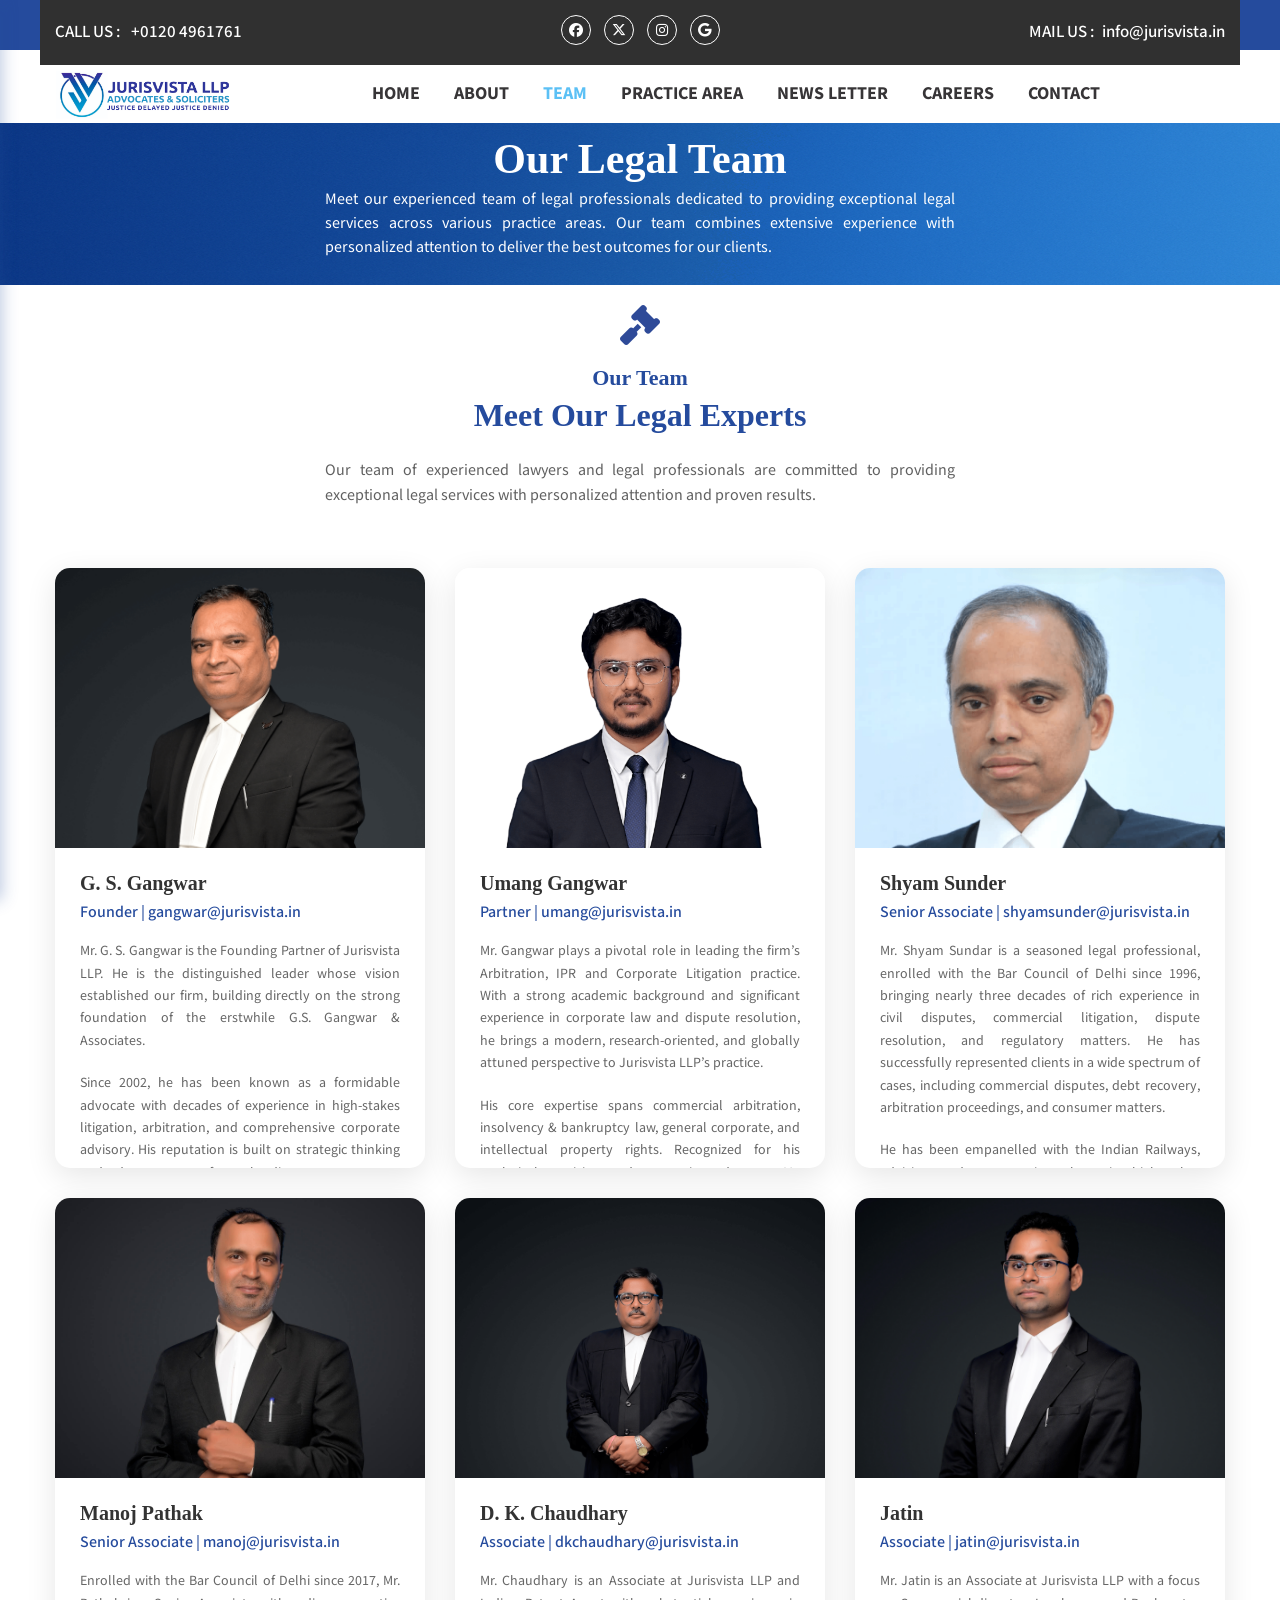
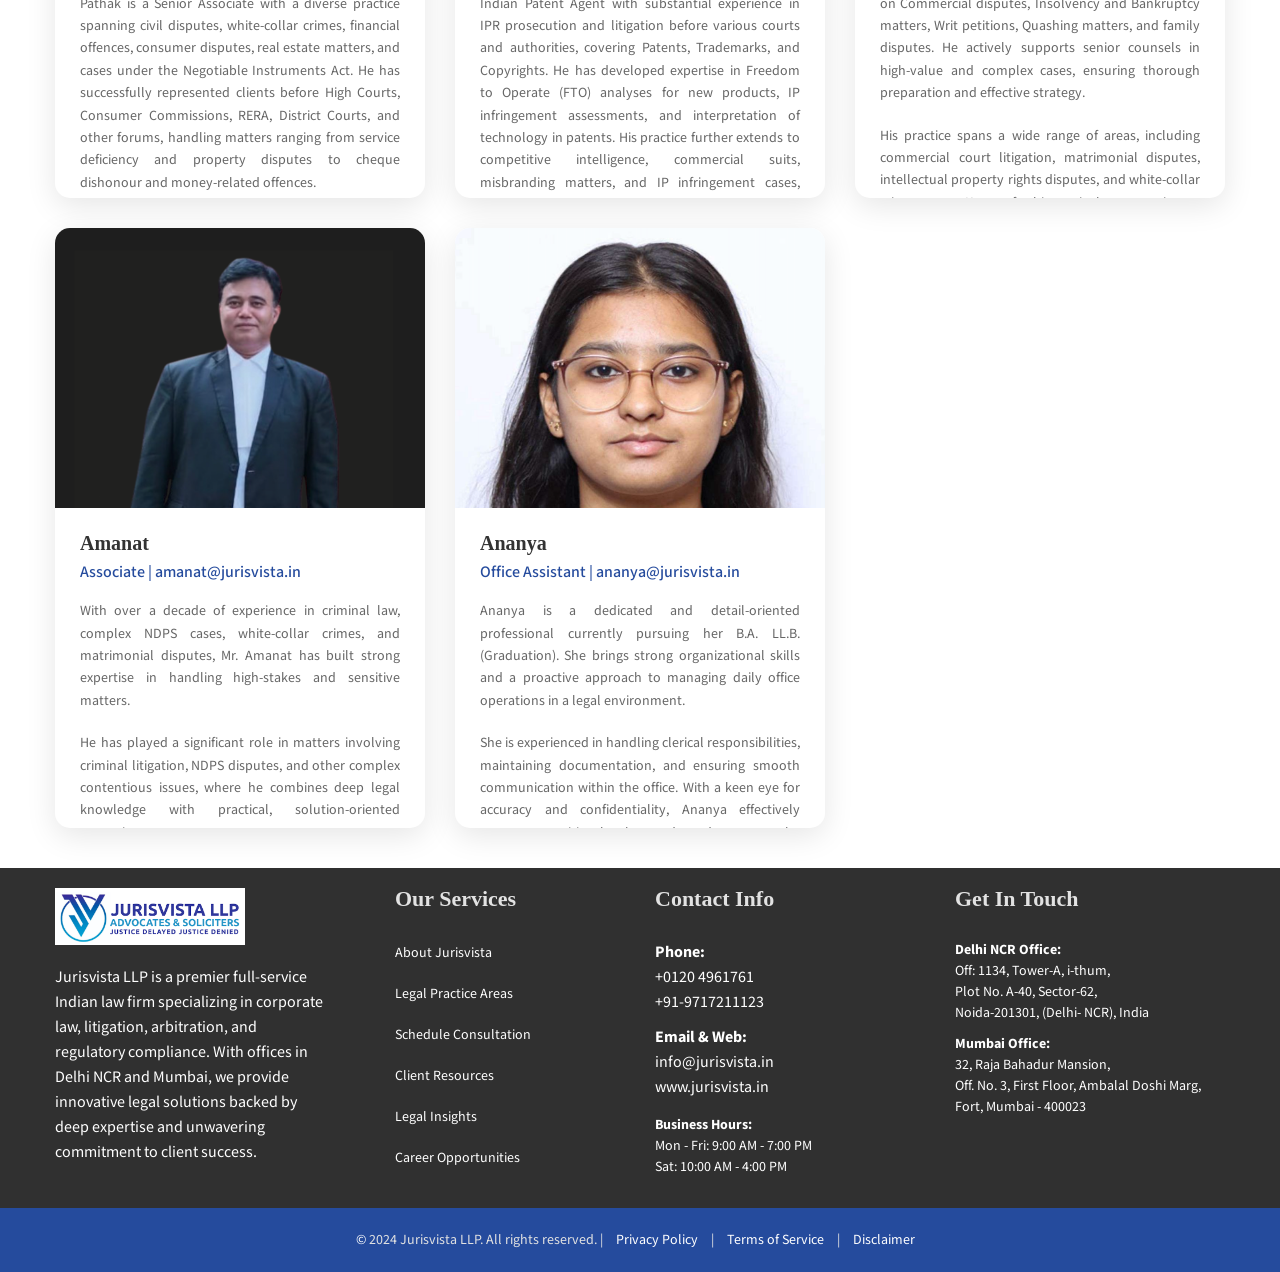
==== commit 49c43115: "ananya added and blog url fix" ====
--- a/team.html
+++ b/team.html
@@ -1,1440 +1,1751 @@
-<!doctype html>
+<!DOCTYPE html>
 <html class="no-js" lang="en">
-
-<head>
-    <meta charset="utf-8">
-    <meta http-equiv="x-ua-compatible" content="ie=edge">
+  <head>
+    <meta charset="utf-8" />
+    <meta http-equiv="x-ua-compatible" content="ie=edge" />
     <title>Our Team || G.S. Gangwar & Associates</title>
-    <meta name="description" content="Meet our experienced legal team at G.S. Gangwar & Associates">
-    <meta name="viewport" content="width=device-width, initial-scale=1">
+    <meta
+      name="description"
+      content="Meet our experienced legal team at G.S. Gangwar & Associates"
+    />
+    <meta name="viewport" content="width=device-width, initial-scale=1" />
     <!-- Place favicon.ico in the root directory -->
-    <link rel="shortcut icon" type="image/x-icon" href="img/favicon.ico">
+    <link rel="shortcut icon" type="image/x-icon" href="img/favicon.ico" />
     <!--All Css Here-->
 
     <!-- Droid Font CSS-->
-    <link rel="stylesheet" href="css/droid.css">
+    <link rel="stylesheet" href="css/droid.css" />
     <!-- Icofont CSS-->
-    <link rel="stylesheet" href="css/icofont.css">
+    <link rel="stylesheet" href="css/icofont.css" />
     <!-- Font Awesome CSS-->
-    <link rel="stylesheet" href="css/font-awesome.min.css">
+    <link rel="stylesheet" href="css/font-awesome.min.css" />
 
     <!-- Animate CSS-->
-    <link rel="stylesheet" href="css/animate.css">
+    <link rel="stylesheet" href="css/animate.css" />
     <!-- Owl Carousel CSS-->
-    <link rel="stylesheet" href="https://cdnjs.cloudflare.com/ajax/libs/OwlCarousel2/2.3.4/assets/owl.carousel.min.css">
-
-    <link rel="stylesheet"
-        href="https://cdnjs.cloudflare.com/ajax/libs/OwlCarousel2/2.3.4/assets/owl.theme.default.min.css">
+    <link
+      rel="stylesheet"
+      href="https://cdnjs.cloudflare.com/ajax/libs/OwlCarousel2/2.3.4/assets/owl.carousel.min.css"
+    />
+
+    <link
+      rel="stylesheet"
+      href="https://cdnjs.cloudflare.com/ajax/libs/OwlCarousel2/2.3.4/assets/owl.theme.default.min.css"
+    />
     <!-- Datepicker CSS-->
-    <link rel="stylesheet" href="css/jquery.datepicker.css">
+    <link rel="stylesheet" href="css/jquery.datepicker.css" />
     <!-- Calendar CSS-->
-    <link rel="stylesheet" href="css/zabuto_calendar.css">
+    <link rel="stylesheet" href="css/zabuto_calendar.css" />
     <!-- Meanmenu CSS-->
     <!-- Venobox CSS-->
-    <link rel="stylesheet" href="css/venobox.css">
+    <link rel="stylesheet" href="css/venobox.css" />
     <!-- Bootstrap CSS-->
-    <link rel="stylesheet" href="css/bootstrap.min.css">
+    <link rel="stylesheet" href="css/bootstrap.min.css" />
     <!-- Style CSS -->
-    <link rel="stylesheet" href="style.css">
+    <link rel="stylesheet" href="style.css" />
     <!-- Responsive CSS -->
-    <link rel="stylesheet" href="css/responsive.css">
-
-     <link
-    rel="stylesheet"
-    href="https://cdnjs.cloudflare.com/ajax/libs/font-awesome/6.5.0/css/all.min.css"
-  />
+    <link rel="stylesheet" href="css/responsive.css" />
+
+    <link
+      rel="stylesheet"
+      href="https://cdnjs.cloudflare.com/ajax/libs/font-awesome/6.5.0/css/all.min.css"
+    />
     <!-- Modernizr Js -->
     <script src="js/vendor/modernizr-2.8.3.min.js"></script>
     <style>
-
-        /* Added sidebar navigation styles */
-		:root {
-			--primary-color: #254B9D;
-			--secondary-color: #019df0;
-			--dark-bg: #1a1a1a;
-			--sidebar-width: 280px;
-		}
-
-		/* Sidebar Styles */
-		.sidebar {
-			position: fixed;
-			left: 0;
-			top: 0;
-			width: var(--sidebar-width);
-			height: 100vh;
-			background: linear-gradient(135deg, var(--primary-color) 0%, #1a3a70 100%);
-			box-shadow: 2px 0 15px rgba(37, 75, 157, 0.3);
-			z-index: 998;
-			overflow-y: auto;
-			padding-top: 80px;
-			transition: all 0.4s cubic-bezier(0.25, 0.46, 0.45, 0.94);
-			transform: translateX(-100%);
-		}
-
-		.sidebar.active {
-			transform: translateX(0);
-		}
-
-		.sidebar-overlay {
-			position: fixed;
-			top: 0;
-			left: 0;
-			width: 100%;
-			height: 100%;
-			background: rgba(0, 0, 0, 0);
-			z-index: 997;
-			opacity: 0;
-			visibility: hidden;
-			transition: all 0.3s ease;
-		}
-
-		.sidebar-overlay.active {
-			background: rgba(0, 0, 0, 0.7);
-			opacity: 1;
-			visibility: visible;
-		}
-
-		.sidebar-nav {
-			list-style: none;
-			padding: 20px 0;
-			margin: 0;
-		}
-
-		.sidebar-nav li {
-			margin: 0;
-		}
-
-		.sidebar-nav a {
-			display: flex;
-			align-items: center;
-			padding: 18px 25px;
-			color: #ffffff;
-			text-decoration: none;
-			font-size: 15px;
-			font-weight: 600;
-			transition: all 0.3s ease;
-			border-left: 4px solid transparent;
-			position: relative;
-		}
-
-		.sidebar-nav a:hover {
-			background: rgba(255, 255, 255, 0.1);
-			border-left-color: var(--secondary-color);
-			padding-left: 35px;
-			color: var(--secondary-color);
-		}
-
-		.sidebar-nav a i {
-			margin-right: 15px;
-			font-size: 18px;
-			width: 25px;
-			text-align: center;
-		}
-
-		.sidebar-nav a.active {
-			background: rgba(255, 255, 255, 0.15);
-			border-left-color: var(--secondary-color);
-			color: var(--secondary-color);
-		}
-
-		/* Hamburger Menu Styles */
-		.sidebar-toggle {
-			display: none;
-			width: 50px;
-			height: 50px;
-			background: none;
-			border: none;
-			cursor: pointer;
-			flex-direction: column;
-			justify-content: center;
-			align-items: center;
-			z-index: 999;
-			position: relative;
-		}
-
-		.sidebar-toggle span {
-			width: 28px;
-			height: 3px;
-			background: var(--primary-color);
-			margin: 4px 0;
-			transition: all 0.3s ease;
-			border-radius: 2px;
-			display: block;
-		}
-
-		.sidebar-toggle.active span:nth-child(1) {
-			transform: rotate(45deg) translate(8px, 8px);
-		}
-
-		.sidebar-toggle.active span:nth-child(2) {
-			opacity: 0;
-		}
-
-		.sidebar-toggle.active span:nth-child(3) {
-			transform: rotate(-45deg) translate(7px, -7px);
-		}
-
-		/* Header Top Area adjustment */
-		.header-bottom-area {
-			position: relative;
-			z-index: 100;
-		}
-
-		/* Main content wrapper */
-		body.sidebar-open {
-			overflow: hidden;
-		}
-
-		/* Responsive adjustments */
-
-        	@media (max-width: 992px) {
-  .header-menu-area ul.main-menu {
-    flex-direction: column;
-    gap: 0;
-  }
-}
-@media (max-width: 768px) {
-  .main-menu {
-    flex-direction: column;
-    gap: 0;
-  }
-}
-
-        /* Updated sidebar toggle positioning for 768-984px range */
-		@media (max-width: 984px) and (min-width: 768px) {
-			.sidebar-toggle {
-				display: flex;
-				position: absolute;
-				top: 50%;
-				left: 15px;
-				transform: translateY(-50%);
-				z-index: 1001;
-			}
-
-			.header-menu-area {
-				display: none;
-			}
-
-			.sidebar {
-				width: var(--sidebar-width);
-			}
-
-			.header-logo {
-				text-align: center;
-				position: relative;
-				padding-left: 60px;
-			}
-			
-			.header-bottom-area .row {
-				position: relative;
-			}
-		}
-
-		@media (max-width: 768px) {
-			.header-logo {
-				position: relative;
-				display: flex;
-				align-items: center;
-				height: 60px;
-			}
-			.sidebar-toggle {
-				display: flex;
-				position: absolute;
-				left: 0;
-				top: 50%;
-				transform: translateY(-50%);
-				z-index: 1001;
-				margin-left: 0;
-				margin-right: 12px;
-				background: rgba(255,255,255,0.95);
-				border: 2px solid var(--primary-color);
-				box-shadow: 0 2px 8px rgba(0,0,0,0.12);
-				border-radius: 8px;
-			}
-			.header-logo img {
-				margin-left: 60px;
-			}
-		}
-
-		@media (max-width: 576px) {
-			:root {
-				--sidebar-width: 250px;
-			}
-
-			.sidebar-nav a {
-				padding: 15px 20px;
-				font-size: 14px;
-			}
-
-			.sidebar-nav a i {
-				margin-right: 12px;
-				font-size: 16px;
-			}
-
-			.sidebar-toggle {
-				width: 44px;
-				height: 44px;
-				top: 50%;
-				left: 0;
-				transform: translateY(-50%);
-			}
-		}
-
-        /* Loading Animation */
-        .page-loader {
-            position: fixed;
-            top: 0;
-            left: 0;
-            width: 100%;
-            height: 100%;
-            background: #111d1b;
-            z-index: 9999;
-            display: flex;
-            justify-content: center;
-            align-items: center;
-            animation: fadeOut 1s ease-in-out 2s forwards;
-        }
-
-        .spinner {
-            width: 50px;
-            height: 50px;
-            border: 3px solid rgba(255, 255, 255, 0.3);
-            border-top: 3px solid #fff;
-            border-radius: 50%;
-            animation: spin 1s linear infinite;
-            margin: 0 auto 20px;
-        }
-
-        @keyframes spin {
-            0% {
-                transform: rotate(0deg);
-            }
-
-            100% {
-                transform: rotate(360deg);
-            }
-        }
-
-        @keyframes fadeOut {
-            to {
-                opacity: 0;
-                visibility: hidden;
-            }
-        }
-
-        /* Enhanced animations from main page */
-        @keyframes fadeInUp {
-            from {
-                transform: translateY(50px);
-                opacity: 0;
-            }
-            to {
-                transform: translateY(0);
-                opacity: 1;
-            }
-        }
-
-        @keyframes fadeInDown {
-            from {
-                transform: translateY(-50px);
-                opacity: 0;
-            }
-            to {
-                transform: translateY(0);
-                opacity: 1;
-            }
-        }
-
-        @keyframes slideInLeft {
-            from {
-                transform: translateX(-100px);
-                opacity: 0;
-            }
-            to {
-                transform: translateX(0);
-                opacity: 1;
-            }
-        }
-
-        @keyframes slideInRight {
-            from {
-                transform: translateX(100px);
-                opacity: 0;
-            }
-            to {
-                transform: translateX(0);
-                opacity: 1;
-            }
-        }
-
-        @keyframes pulse {
-            0%, 100% {
-                transform: scale(1);
-            }
-            50% {
-                transform: scale(1.05);
-            }
-        }
-
-        @keyframes rotateIn {
-            from {
-                transform: rotate(-200deg);
-                opacity: 0;
-            }
-            to {
-                transform: rotate(0);
-                opacity: 1;
-            }
-        }
-
-        /* Scroll Animations */
-        .animate-on-scroll {
-            opacity: 0;
-            transform: translateY(50px);
-            transition: all 0.8s ease;
-        }
-
-        .animate-on-scroll.animated {
-            opacity: 1;
-            transform: translateY(0);
-        }
-
-        /* Background Animations */
-        .bg-animate {
-            background-size: 120% 120%;
-            animation: backgroundMove 20s ease-in-out infinite;
-        }
-
-        @keyframes backgroundMove {
-            0%, 100% { background-position: 0% 50%; }
-            50% { background-position: 100% 50%; }
-        }
-
-        .social-link {
-            transition: all 0.3s ease;
-            display: inline-block;
-        }
-
-        .social-link:hover {
-            transform: translateY(-3px) scale(1.2);
-            color: #019df0;
-        }
-
-        .glow-on-hover {
-            transition: all 0.3s ease;
-        }
-
-        .glow-on-hover:hover {
-          	box-shadow: 0 0 20px rgba(53, 191, 255, 0.666);
-			text-shadow: 0 0 10px rgba(53, 127, 255, 0.518);  }
-
-        .main-menu li {
-            animation: fadeInUp 0.6s ease-out both;
-        }
-
-        .main-menu li:nth-child(1) {
-            animation-delay: 1.2s;
-        }
-
-        .main-menu li:nth-child(2) {
-            animation-delay: 1.3s;
-        }
-
-        .main-menu li:nth-child(3) {
-            animation-delay: 1.4s;
-        }
-
-        .main-menu li:nth-child(4) {
-            animation-delay: 1.5s;
-        }
-
-        .main-menu li:nth-child(5) {
-            animation-delay: 1.6s;
-        }
-
-        .main-menu li:nth-child(6) {
-            animation-delay: 1.7s;
-        }
-
-        .main-menu li:nth-child(7) {
-			animation-delay: 1.8s;
-		}
-
-        .main-menu a {
-            position: relative;
-            transition: all 0.3s ease;
-            overflow: hidden;
-        }
-
-        .main-menu a::before {
-            content: '';
-            position: absolute;
-            bottom: 0;
-            left: -100%;
-            width: 100%;
-            height: 2px;
-			background: linear-gradient(90deg, #019df0, #254B9D);
-            transition: left 0.3s ease;
-        }
-
-        .main-menu a:hover::before {
-            left: 0;
-        }
-        .main-menu a:hover {
-			transform: translateY(-2px);
-			color: #019df0;
-		}
-
-        /* Fixed team card sizing to auto-adjust height and show all content */
+      /* Added sidebar navigation styles */
+      :root {
+        --primary-color: #254b9d;
+        --secondary-color: #019df0;
+        --dark-bg: #1a1a1a;
+        --sidebar-width: 280px;
+      }
+
+      /* Sidebar Styles */
+      .sidebar {
+        position: fixed;
+        left: 0;
+        top: 0;
+        width: var(--sidebar-width);
+        height: 100vh;
+        background: linear-gradient(
+          135deg,
+          var(--primary-color) 0%,
+          #1a3a70 100%
+        );
+        box-shadow: 2px 0 15px rgba(37, 75, 157, 0.3);
+        z-index: 998;
+        overflow-y: auto;
+        padding-top: 80px;
+        transition: all 0.4s cubic-bezier(0.25, 0.46, 0.45, 0.94);
+        transform: translateX(-100%);
+      }
+
+      .sidebar.active {
+        transform: translateX(0);
+      }
+
+      .sidebar-overlay {
+        position: fixed;
+        top: 0;
+        left: 0;
+        width: 100%;
+        height: 100%;
+        background: rgba(0, 0, 0, 0);
+        z-index: 997;
+        opacity: 0;
+        visibility: hidden;
+        transition: all 0.3s ease;
+      }
+
+      .sidebar-overlay.active {
+        background: rgba(0, 0, 0, 0.7);
+        opacity: 1;
+        visibility: visible;
+      }
+
+      .sidebar-nav {
+        list-style: none;
+        padding: 20px 0;
+        margin: 0;
+      }
+
+      .sidebar-nav li {
+        margin: 0;
+      }
+
+      .sidebar-nav a {
+        display: flex;
+        align-items: center;
+        padding: 18px 25px;
+        color: #ffffff;
+        text-decoration: none;
+        font-size: 15px;
+        font-weight: 600;
+        transition: all 0.3s ease;
+        border-left: 4px solid transparent;
+        position: relative;
+      }
+
+      .sidebar-nav a:hover {
+        background: rgba(255, 255, 255, 0.1);
+        border-left-color: var(--secondary-color);
+        padding-left: 35px;
+        color: var(--secondary-color);
+      }
+
+      .sidebar-nav a i {
+        margin-right: 15px;
+        font-size: 18px;
+        width: 25px;
+        text-align: center;
+      }
+
+      .sidebar-nav a.active {
+        background: rgba(255, 255, 255, 0.15);
+        border-left-color: var(--secondary-color);
+        color: var(--secondary-color);
+      }
+
+      /* Hamburger Menu Styles */
+      .sidebar-toggle {
+        display: none;
+        width: 50px;
+        height: 50px;
+        background: none;
+        border: none;
+        cursor: pointer;
+        flex-direction: column;
+        justify-content: center;
+        align-items: center;
+        z-index: 999;
+        position: relative;
+      }
+
+      .sidebar-toggle span {
+        width: 28px;
+        height: 3px;
+        background: var(--primary-color);
+        margin: 4px 0;
+        transition: all 0.3s ease;
+        border-radius: 2px;
+        display: block;
+      }
+
+      .sidebar-toggle.active span:nth-child(1) {
+        transform: rotate(45deg) translate(8px, 8px);
+      }
+
+      .sidebar-toggle.active span:nth-child(2) {
+        opacity: 0;
+      }
+
+      .sidebar-toggle.active span:nth-child(3) {
+        transform: rotate(-45deg) translate(7px, -7px);
+      }
+
+      /* Header Top Area adjustment */
+      .header-bottom-area {
+        position: relative;
+        z-index: 100;
+      }
+
+      /* Main content wrapper */
+      body.sidebar-open {
+        overflow: hidden;
+      }
+
+      /* Responsive adjustments */
+
+      @media (max-width: 992px) {
+        .header-menu-area ul.main-menu {
+          flex-direction: column;
+          gap: 0;
+        }
+      }
+      @media (max-width: 768px) {
+        .main-menu {
+          flex-direction: column;
+          gap: 0;
+        }
+      }
+
+      /* Updated sidebar toggle positioning for 768-984px range */
+      @media (max-width: 984px) and (min-width: 768px) {
+        .sidebar-toggle {
+          display: flex;
+          position: absolute;
+          top: 50%;
+          left: 15px;
+          transform: translateY(-50%);
+          z-index: 1001;
+        }
+
+        .header-menu-area {
+          display: none;
+        }
+
+        .sidebar {
+          width: var(--sidebar-width);
+        }
+
+        .header-logo {
+          text-align: center;
+          position: relative;
+          padding-left: 60px;
+        }
+
+        .header-bottom-area .row {
+          position: relative;
+        }
+      }
+
+      @media (max-width: 768px) {
+        .header-logo {
+          position: relative;
+          display: flex;
+          align-items: center;
+          height: 60px;
+        }
+        .sidebar-toggle {
+          display: flex;
+          position: absolute;
+          left: 0;
+          top: 50%;
+          transform: translateY(-50%);
+          z-index: 1001;
+          margin-left: 0;
+          margin-right: 12px;
+          background: rgba(255, 255, 255, 0.95);
+          border: 2px solid var(--primary-color);
+          box-shadow: 0 2px 8px rgba(0, 0, 0, 0.12);
+          border-radius: 8px;
+        }
+        .header-logo img {
+          margin-left: 60px;
+        }
+      }
+
+      @media (max-width: 576px) {
+        :root {
+          --sidebar-width: 250px;
+        }
+
+        .sidebar-nav a {
+          padding: 15px 20px;
+          font-size: 14px;
+        }
+
+        .sidebar-nav a i {
+          margin-right: 12px;
+          font-size: 16px;
+        }
+
+        .sidebar-toggle {
+          width: 44px;
+          height: 44px;
+          top: 50%;
+          left: 0;
+          transform: translateY(-50%);
+        }
+      }
+
+      /* Loading Animation */
+      .page-loader {
+        position: fixed;
+        top: 0;
+        left: 0;
+        width: 100%;
+        height: 100%;
+        background: #111d1b;
+        z-index: 9999;
+        display: flex;
+        justify-content: center;
+        align-items: center;
+        animation: fadeOut 1s ease-in-out 2s forwards;
+      }
+
+      .spinner {
+        width: 50px;
+        height: 50px;
+        border: 3px solid rgba(255, 255, 255, 0.3);
+        border-top: 3px solid #fff;
+        border-radius: 50%;
+        animation: spin 1s linear infinite;
+        margin: 0 auto 20px;
+      }
+
+      @keyframes spin {
+        0% {
+          transform: rotate(0deg);
+        }
+
+        100% {
+          transform: rotate(360deg);
+        }
+      }
+
+      @keyframes fadeOut {
+        to {
+          opacity: 0;
+          visibility: hidden;
+        }
+      }
+
+      /* Enhanced animations from main page */
+      @keyframes fadeInUp {
+        from {
+          transform: translateY(50px);
+          opacity: 0;
+        }
+        to {
+          transform: translateY(0);
+          opacity: 1;
+        }
+      }
+
+      @keyframes fadeInDown {
+        from {
+          transform: translateY(-50px);
+          opacity: 0;
+        }
+        to {
+          transform: translateY(0);
+          opacity: 1;
+        }
+      }
+
+      @keyframes slideInLeft {
+        from {
+          transform: translateX(-100px);
+          opacity: 0;
+        }
+        to {
+          transform: translateX(0);
+          opacity: 1;
+        }
+      }
+
+      @keyframes slideInRight {
+        from {
+          transform: translateX(100px);
+          opacity: 0;
+        }
+        to {
+          transform: translateX(0);
+          opacity: 1;
+        }
+      }
+
+      @keyframes pulse {
+        0%,
+        100% {
+          transform: scale(1);
+        }
+        50% {
+          transform: scale(1.05);
+        }
+      }
+
+      @keyframes rotateIn {
+        from {
+          transform: rotate(-200deg);
+          opacity: 0;
+        }
+        to {
+          transform: rotate(0);
+          opacity: 1;
+        }
+      }
+
+      /* Scroll Animations */
+      .animate-on-scroll {
+        opacity: 0;
+        transform: translateY(50px);
+        transition: all 0.8s ease;
+      }
+
+      .animate-on-scroll.animated {
+        opacity: 1;
+        transform: translateY(0);
+      }
+
+      /* Background Animations */
+      .bg-animate {
+        background-size: 120% 120%;
+        animation: backgroundMove 20s ease-in-out infinite;
+      }
+
+      @keyframes backgroundMove {
+        0%,
+        100% {
+          background-position: 0% 50%;
+        }
+        50% {
+          background-position: 100% 50%;
+        }
+      }
+
+      .social-link {
+        transition: all 0.3s ease;
+        display: inline-block;
+      }
+
+      .social-link:hover {
+        transform: translateY(-3px) scale(1.2);
+        color: #019df0;
+      }
+
+      .glow-on-hover {
+        transition: all 0.3s ease;
+      }
+
+      .glow-on-hover:hover {
+        box-shadow: 0 0 20px rgba(53, 191, 255, 0.666);
+        text-shadow: 0 0 10px rgba(53, 127, 255, 0.518);
+      }
+
+      .main-menu li {
+        animation: fadeInUp 0.6s ease-out both;
+      }
+
+      .main-menu li:nth-child(1) {
+        animation-delay: 1.2s;
+      }
+      .main-menu li:nth-child(2) {
+        animation-delay: 1.3s;
+      }
+      .main-menu li:nth-child(3) {
+        animation-delay: 1.4s;
+      }
+      .main-menu li:nth-child(4) {
+        animation-delay: 1.5s;
+      }
+      .main-menu li:nth-child(5) {
+        animation-delay: 1.6s;
+      }
+      .main-menu li:nth-child(6) {
+        animation-delay: 1.7s;
+      }
+      .main-menu li:nth-child(7) {
+        animation-delay: 1.8s;
+      }
+
+      .main-menu a {
+        position: relative;
+        transition: all 0.3s ease;
+        overflow: hidden;
+      }
+
+      .main-menu a::before {
+        content: "";
+        position: absolute;
+        bottom: 0;
+        left: -100%;
+        width: 100%;
+        height: 2px;
+        background: linear-gradient(90deg, #019df0, #254b9d);
+        transition: left 0.3s ease;
+      }
+
+      .main-menu a:hover::before {
+        left: 0;
+      }
+      .main-menu a:hover {
+        transform: translateY(-2px);
+        color: #019df0;
+      }
+
+      /* Fixed team card sizing to auto-adjust height and show all content */
+      .team-member {
+        background: #fff;
+        border-radius: 15px;
+        box-shadow: 0 8px 30px rgba(0, 0, 0, 0.1);
+        transition: all 0.4s ease;
+        margin-bottom: 30px;
+        overflow: hidden;
+        height: 600px; /* Fixed height */
+        max-width: 400px;
+        margin-left: auto;
+        margin-right: auto;
+        display: flex;
+        flex-direction: column;
+        position: relative;
+        animation: fadeInUp 0.8s ease-out both;
+        cursor: pointer; /* Add cursor pointer for clickability */
+      }
+
+      /* Stagger animation for team cards */
+      .team-member:nth-child(1) {
+        animation-delay: 0.2s;
+      }
+      .team-member:nth-child(2) {
+        animation-delay: 0.4s;
+      }
+      .team-member:nth-child(3) {
+        animation-delay: 0.6s;
+      }
+      .team-member:nth-child(4) {
+        animation-delay: 0.8s;
+      }
+
+      .team-member:hover {
+        transform: translateY(-15px) scale(1.02);
+        box-shadow: 0 20px 50px rgba(37, 75, 157, 0.2);
+        border: 2px solid rgba(37, 75, 157, 0.15);
+      }
+
+      .team-member::before {
+        content: "";
+        position: absolute;
+        top: 0;
+        left: -100%;
+        width: 100%;
+        height: 100%;
+        background: linear-gradient(
+          90deg,
+          transparent,
+          rgba(53, 117, 255, 0.1),
+          transparent
+        );
+        transition: left 0.6s ease;
+        z-index: 1;
+      }
+
+      .team-member:hover::before {
+        left: 100%;
+      }
+
+      .team-member-img {
+        position: relative;
+        overflow: hidden;
+        height: 280px; /* Fixed height for all images */
+        width: 100%;
+        flex-shrink: 0;
+      }
+
+      .team-member-img img {
+        width: 100%;
+        height: 100%;
+        object-fit: cover;
+        transition: all 0.4s ease;
+      }
+
+      .team-member:hover .team-member-img img {
+        filter: brightness(1.1);
+      }
+
+      .team-member-content {
+        padding: 25px;
+        flex: 1;
+        display: flex;
+        flex-direction: column;
+        justify-content: flex-start; /* Changed from space-between to flex-start */
+        position: relative;
+        overflow: visible; /* Scroll content within fixed card height */
+      }
+
+      /* Added styles for better content spacing */
+      .team-member-content h3 {
+        margin-bottom: 8px;
+        color: #333;
+        font-size: 20px;
+        font-weight: 600;
+      }
+
+      .team-member-content .position {
+        color: #254b9d;
+        font-weight: 500;
+        margin-bottom: 15px;
+        font-size: 16px;
+      }
+
+      .team-member-content p {
+        margin-bottom: 20px;
+        line-height: 1.6;
+        color: #666;
+      }
+
+      .team-contact-info {
+        margin-bottom: 20px;
+      }
+
+      .contact-item {
+        margin-bottom: 8px;
+        display: flex;
+        align-items: center;
+        font-size: 14px;
+      }
+
+      .contact-item i {
+        margin-right: 10px;
+        color: #254b9d;
+        width: 16px;
+      }
+
+      .practice-areas,
+      .education-section {
+        margin-bottom: 15px;
+      }
+
+      .practice-areas h5,
+      .education-section h5 {
+        color: #333;
+        margin-bottom: 10px;
+        font-size: 16px;
+        font-weight: 600;
+      }
+
+      .practice-areas ul,
+      .education-section ul {
+        list-style: none;
+        padding: 0;
+        margin: 0;
+      }
+
+      .practice-areas li,
+      .education-section li {
+        padding: 4px 0;
+        color: #666;
+        font-size: 14px;
+        position: relative;
+        padding-left: 15px;
+      }
+
+      .practice-areas li:before,
+      .education-section li:before {
+        content: "•";
+        color: #254b9d;
+        position: absolute;
+        left: 0;
+      }
+
+      .practice-areas ul li:hover {
+        color: #019df0;
+        transform: translateX(3px);
+      }
+
+      .education-section ul li:hover {
+        color: #019df0;
+      }
+
+      /* Section title animations */
+      .section-title {
+        animation: fadeInDown 1s ease-out both;
+      }
+
+      .section-title img {
+        animation: rotateIn 1s ease-out 0.5s both;
+      }
+
+      /* Page banner animations */
+      .page-banner-content h2 {
+        animation: fadeInUp 1s ease-out 0.3s both;
+      }
+
+      .page-banner-content p {
+        animation: fadeInUp 1s ease-out 0.5s both;
+      }
+
+      .breadcrumb-pagination {
+        animation: fadeInUp 1s ease-out 0.7s both;
+      }
+
+      /* Fun factor animations */
+      .fun-factor-wrap {
+        animation: fadeInUp 0.8s ease-out both;
+        transition: all 0.3s ease;
+      }
+
+      .fun-factor-wrap:nth-child(1) {
+        animation-delay: 0.2s;
+      }
+      .fun-factor-wrap:nth-child(2) {
+        animation-delay: 0.4s;
+      }
+      .fun-factor-wrap:nth-child(3) {
+        animation-delay: 0.6s;
+      }
+      .fun-factor-wrap:nth-child(4) {
+        animation-delay: 0.8s;
+      }
+      .fun-factor-wrap:nth-child(5) {
+        animation-delay: 1s;
+      }
+
+      .fun-factor-wrap:hover {
+        transform: translateY(-10px) scale(1.05);
+        color: #254b9d;
+      }
+
+      /* Footer animations */
+      .footer-container {
+        animation: fadeInUp 1s ease-out both;
+      }
+
+      .single-footer-widget {
+        animation: fadeInUp 0.8s ease-out both;
+      }
+
+      .single-footer-widget:nth-child(1) {
+        animation-delay: 0.2s;
+      }
+      .single-footer-widget:nth-child(2) {
+        animation-delay: 0.4s;
+      }
+      .single-footer-widget:nth-child(3) {
+        animation-delay: 0.6s;
+      }
+      .single-footer-widget:nth-child(4) {
+        animation-delay: 0.8s;
+      }
+
+      /* Responsive adjustments */
+      @media (max-width: 768px) {
         .team-member {
-            background: #fff;
-            border-radius: 15px;
-            box-shadow: 0 8px 30px rgba(0, 0, 0, 0.1);
-            transition: all 0.4s ease;
-            margin-bottom: 30px;
-            overflow: hidden;
-            height: 600px; /* Fixed height */
-            max-width: 400px;
-            margin-left: auto;
-            margin-right: auto;
-            display: flex;
-            flex-direction: column;
-            position: relative;
-            animation: fadeInUp 0.8s ease-out both;
-            cursor: pointer; /* Add cursor pointer for clickability */
-        }
-
-        /* Stagger animation for team cards */
-        .team-member:nth-child(1) { animation-delay: 0.2s; }
-        .team-member:nth-child(2) { animation-delay: 0.4s; }
-        .team-member:nth-child(3) { animation-delay: 0.6s; }
-        .team-member:nth-child(4) { animation-delay: 0.8s; }
+          height: 600px;
+          min-height: 600px;
+        }
 
         .team-member:hover {
-            transform: translateY(-15px) scale(1.02);
-            box-shadow: 0 20px 50px rgba(37, 75, 157, 0.2);
-            border: 2px solid rgba(37, 75, 157, 0.15);
-        }
-
-        .team-member::before {
-            content: '';
-            position: absolute;
-            top: 0;
-            left: -100%;
-            width: 100%;
-            height: 100%;
-            background: linear-gradient(90deg, transparent, rgba(53, 117, 255, 0.1), transparent);
-            transition: left 0.6s ease;
-            z-index: 1;
-        }
-
-        .team-member:hover::before {
-            left: 100%;
-        }
-
-        .team-member-img {
-            position: relative;
-            overflow: hidden;
-            height: 280px; /* Fixed height for all images */
-            width: 100%;
-            flex-shrink: 0;
-        }
-
-        .team-member-img img {
-            width: 100%;
-            height: 100%;
-            object-fit: cover;
-            transition: all 0.4s ease;
-        }
-
-        .team-member:hover .team-member-img img {
-          
-            filter: brightness(1.1);
-        }
-
-        .team-member-content {
-            padding: 25px;
-            flex: 1;
-            display: flex;
-            flex-direction: column;
-            justify-content: flex-start; /* Changed from space-between to flex-start */
-            position: relative;
-            overflow: visible; /* Scroll content within fixed card height */
-        }
-
-        /* Added styles for better content spacing */
-        .team-member-content h3 {
-            margin-bottom: 8px;
-            color: #333;
-            font-size: 24px;
-            font-weight: 600;
-        }
-
-        .team-member-content .position {
-            color: #254B9D;
-            font-weight: 500;
-            margin-bottom: 15px;
-            font-size: 16px;
+          transform: translateY(-10px);
         }
 
         .team-member-content p {
-            margin-bottom: 20px;
-            line-height: 1.6;
-            color: #666;
-        }
-
-        .team-contact-info {
-            margin-bottom: 20px;
-        }
-
-        .contact-item {
-            margin-bottom: 8px;
-            display: flex;
-            align-items: center;
-            font-size: 14px;
-        }
-
-        .contact-item i {
-            margin-right: 10px;
-            color: #254B9D;
-            width: 16px;
-        }
-
-        .practice-areas, .education-section {
-            margin-bottom: 15px;
-        }
-
-        .practice-areas h5, .education-section h5 {
-            color: #333;
-            margin-bottom: 10px;
-            font-size: 16px;
-            font-weight: 600;
-        }
-
-        .practice-areas ul, .education-section ul {
-            list-style: none;
-            padding: 0;
-            margin: 0;
-        }
-
-        .practice-areas li, .education-section li {
-            padding: 4px 0;
-            color: #666;
-            font-size: 14px;
-            position: relative;
-            padding-left: 15px;
-        }
-
-        .practice-areas li:before, .education-section li:before {
-            content: "•";
-            color: #254B9D;
-            position: absolute;
-            left: 0;
-        }
-
-        .practice-areas ul li:hover {
-            color: #019df0;
-            transform: translateX(3px);
-        }
-
-        .education-section ul li:hover {
-            color: #019df0;
-        }
-
-        /* Section title animations */
-        .section-title {
-            animation: fadeInDown 1s ease-out both;
-        }
-
-        .section-title img {
-            animation: rotateIn 1s ease-out 0.5s both;
-        }
-
-        /* Page banner animations */
-        .page-banner-content h2 {
-            animation: fadeInUp 1s ease-out 0.3s both;
-        }
-
-        .page-banner-content p {
-            animation: fadeInUp 1s ease-out 0.5s both;
-        }
-
-        .breadcrumb-pagination {
-            animation: fadeInUp 1s ease-out 0.7s both;
-        }
-
-        /* Fun factor animations */
-        .fun-factor-wrap {
-            animation: fadeInUp 0.8s ease-out both;
-            transition: all 0.3s ease;
-        }
-
-        .fun-factor-wrap:nth-child(1) { animation-delay: 0.2s; }
-        .fun-factor-wrap:nth-child(2) { animation-delay: 0.4s; }
-        .fun-factor-wrap:nth-child(3) { animation-delay: 0.6s; }
-        .fun-factor-wrap:nth-child(4) { animation-delay: 0.8s; }
-        .fun-factor-wrap:nth-child(5) { animation-delay: 1.0s; }
-
-        .fun-factor-wrap:hover {
-            transform: translateY(-10px) scale(1.05);
-            color: #254B9D;
-        }
-
-        /* Footer animations */
-        .footer-container {
-            animation: fadeInUp 1s ease-out both;
-        }
-
-        .single-footer-widget {
-            animation: fadeInUp 0.8s ease-out both;
-        }
-
-        .single-footer-widget:nth-child(1) { animation-delay: 0.2s; }
-        .single-footer-widget:nth-child(2) { animation-delay: 0.4s; }
-        .single-footer-widget:nth-child(3) { animation-delay: 0.6s; }
-        .single-footer-widget:nth-child(4) { animation-delay: 0.8s; }
-
-
-
-        /* Responsive adjustments */
-        @media (max-width: 768px) {
-            .team-member {
-                height: 600px;
-                min-height: 600px;
-            }
-            
-            .team-member:hover {
-                transform: translateY(-10px);
-            }
-            
-            .team-member-content p {
-                -webkit-line-clamp: 4;
-            }
-        }
-
-        /* Added modal styles for lawyer detail pages */
-        .lawyer-modal {
-            display: none;
-            position: fixed;
-            z-index: 1000;
-            left: 0;
-            top: 0;
-            width: 100%;
-            height: 100%;
-            background-color: rgba(0, 0, 0, 0.8);
-            animation: fadeIn 0.3s ease;
-        }
-
-        .lawyer-modal.active {
-            display: flex;
-            align-items: center;
-            justify-content: center;
-        }
-
-        .modal-content {
-            background: #fff;
-            border-radius: 20px;
-            max-width: 800px;
-            width: 90%;
-            max-height: 90vh;
-            overflow-y: auto;
-            position: relative;
-            animation: slideInUp 0.4s ease;
-            box-shadow: 0 20px 60px rgba(0, 0, 0, 0.3);
-        }
-
-        .modal-header {
-            padding: 30px;
-            border-bottom: 1px solid #eee;
-            display: flex;
-            align-items: center;
-            gap: 20px;
-        }
-
-        .modal-header img {
-            width: 120px;
-            height: 120px;
-            border-radius: 50%;
-            object-fit: cover;
-        }
-
-        .modal-header-info h2 {
-            margin: 0 0 5px 0;
-            color: #333;
-            font-size: 28px;
-        }
-
-        .modal-header-info .position {
-            color: #254B9D;
-            font-size: 18px;
-            font-weight: 500;
-        }
-
-        .modal-body {
-            padding: 30px;
-        }
-
-        .modal-section {
-            margin-bottom: 30px;
-        }
-
-        .modal-section h3 {
-            color: #333;
-            margin-bottom: 15px;
-            font-size: 20px;
-            border-bottom: 2px solid #254B9D;
-            padding-bottom: 5px;
-        }
-
-        .close-modal {
-            position: absolute;
-            top: 20px;
-            right: 25px;
-            font-size: 30px;
-            cursor: pointer;
-            color: #999;
-            transition: color 0.3s ease;
-        }
-
-        .close-modal:hover {
-            color: #254B9D;
-        }
-
-        @keyframes fadeIn {
-            from { opacity: 0; }
-            to { opacity: 1; }
-        }
-
-        @keyframes slideInUp {
-            from { 
-                opacity: 0;
-                transform: translateY(50px) scale(0.9);
-            }
-            to { 
-                opacity: 1;
-                transform: translateY(0) scale(1);
-            }
-        }
+          -webkit-line-clamp: 4;
+        }
+      }
+
+      /* Added modal styles for lawyer detail pages */
+      .lawyer-modal {
+        display: none;
+        position: fixed;
+        z-index: 1000;
+        left: 0;
+        top: 0;
+        width: 100%;
+        height: 100%;
+        background-color: rgba(0, 0, 0, 0.8);
+        animation: fadeIn 0.3s ease;
+      }
+
+      .lawyer-modal.active {
+        display: flex;
+        align-items: center;
+        justify-content: center;
+      }
+
+      .modal-content {
+        background: #fff;
+        border-radius: 20px;
+        max-width: 800px;
+        width: 90%;
+        max-height: 90vh;
+        overflow-y: auto;
+        position: relative;
+        animation: slideInUp 0.4s ease;
+        box-shadow: 0 20px 60px rgba(0, 0, 0, 0.3);
+      }
+
+      .modal-header {
+        padding: 30px;
+        border-bottom: 1px solid #eee;
+        display: flex;
+        align-items: center;
+        gap: 20px;
+      }
+
+      .modal-header img {
+        width: 120px;
+        height: 120px;
+        border-radius: 50%;
+        object-fit: cover;
+      }
+
+      .modal-header-info h2 {
+        margin: 0 0 5px 0;
+        color: #333;
+        font-size: 28px;
+      }
+
+      .modal-header-info .position {
+        color: #254b9d;
+        font-size: 18px;
+        font-weight: 500;
+      }
+
+      .modal-body {
+        padding: 30px;
+      }
+
+      .modal-section {
+        margin-bottom: 30px;
+      }
+
+      .modal-section h3 {
+        color: #333;
+        margin-bottom: 15px;
+        font-size: 20px;
+        border-bottom: 2px solid #254b9d;
+        padding-bottom: 5px;
+      }
+
+      .close-modal {
+        position: absolute;
+        top: 20px;
+        right: 25px;
+        font-size: 30px;
+        cursor: pointer;
+        color: #999;
+        transition: color 0.3s ease;
+      }
+
+      .close-modal:hover {
+        color: #254b9d;
+      }
+
+      @keyframes fadeIn {
+        from {
+          opacity: 0;
+        }
+        to {
+          opacity: 1;
+        }
+      }
+
+      @keyframes slideInUp {
+        from {
+          opacity: 0;
+          transform: translateY(50px) scale(0.9);
+        }
+        to {
+          opacity: 1;
+          transform: translateY(0) scale(1);
+        }
+      }
     </style>
-</head>
-
-<body>
+  </head>
+
+  <body>
     <!--[if lt IE 8]>
-	<p class="browserupgrade">You are using an <strong>outdated</strong> browser. Please <a href="http://browsehappy.com/">upgrade your browser</a> to improve your experience.</p>
-	<![endif]-->
+      <p class="browserupgrade">
+        You are using an <strong>outdated</strong> browser. Please
+        <a href="http://browsehappy.com/">upgrade your browser</a> to improve
+        your experience.
+      </p>
+    <![endif]-->
 
     <!-- Added page loader with animation -->
     <div class="page-loader">
-        <div class="loader-content">
-            <div class="spinner"></div>
-            <h3>Loading...</h3>
+      <div class="loader-content">
+        <div class="spinner"></div>
+        <h3>Loading...</h3>
+      </div>
+    </div>
+
+    <div class="wrapper">
+      <!--Header Area Start-->
+      <header>
+        <div class="header-container">
+          <!--Header Top Area Start-->
+          <div class="header-top-area default-bg">
+            <div class="container">
+              <div class="row">
+                <div class="header-top-wrap col-12">
+                  <div class="row">
+                    <!--Header Top Left Area Start-->
+                    <div class="col-md-4 col-xl-3">
+                      <div class="header-top-left">
+                        <p class="glow-on-hover">
+                          CALL US : <a href="#"> +0120 4961761</a>
+                        </p>
+                      </div>
+                    </div>
+                    <!--Header Top Left Area End-->
+                    <!--Header Top Middle Area Start-->
+                    <div class="col-md-4 col-xl-6">
+                      <div class="header-top-middle text-center">
+                        <ul class="social-link">
+                          <li>
+                            <a href="#" class="social-link"
+                              ><i class="fa-brands fa-facebook"></i
+                            ></a>
+                          </li>
+                          <li>
+                            <a href="#" class="social-link"
+                              ><i class="fa-brands fa-x-twitter"></i
+                            ></a>
+                          </li>
+                          <li>
+                            <a
+                              href="https://www.instagram.com/jurisvistallp?igsh=MXJzMjhxdXQ4bXhnaw%3D%3D&utm_source=qr"
+                              class="social-link"
+                              ><i class="fa-brands fa-instagram"></i
+                            ></a>
+                          </li>
+                          <li>
+                            <a href="#" class="social-link"
+                              ><i class="fa-brands fa-google"></i
+                            ></a>
+                          </li>
+                        </ul>
+                      </div>
+                    </div>
+                    <!--Header Top Middle Area End-->
+                    <!--Header Top Right Area Start-->
+                    <div class="col-md-4 col-xl-3">
+                      <div class="header-top-right">
+                        <p class="glow-on-hover">
+                          MAIL US :<a href="#">info@jurisvista.in</a>
+                        </p>
+                      </div>
+                    </div>
+                    <!--Header Top Right Area End-->
+                  </div>
+                </div>
+              </div>
+            </div>
+          </div>
+          <!--Header Top Area End-->
+          <!--Header Bottom Area Start-->
+          <div class="header-bottom-area header-sticky">
+            <div class="container">
+              <div class="row">
+                <!--Header Logo Start-->
+                <div class="col-md-3">
+                  <div class="header-logo">
+                    <!--Sidebar Toggle Button-->
+                    <button class="sidebar-toggle" id="sidebarToggle">
+                      <span></span>
+                      <span></span>
+                      <span></span>
+                    </button>
+                    <a href="index.html"
+                      ><img
+                        src="img/bg/logojv4.png"
+                        style="max-width: 180px; min-height: 50px"
+                        alt=""
+                    /></a>
+                  </div>
+                </div>
+                <!--Header Logo End-->
+                <!--Header Menu Start-->
+                <div class="col-md-9">
+                  <div class="header-menu-area">
+                    <nav>
+                      <ul class="main-menu">
+                        <li>
+                          <a href="index.html" class="nav-link-bold">HOME</a>
+                        </li>
+                        <li>
+                          <a href="about.html" class="nav-link-bold">ABOUT</a>
+                        </li>
+                        <li class="active">
+                          <a href="team.html" class="nav-link-bold">TEAM</a>
+                        </li>
+                        <li>
+                          <a href="service.html" class="nav-link-bold"
+                            >PRACTICE AREA</a
+                          >
+                        </li>
+                        <li>
+                          <a href="blog.html" class="nav-link-bold"
+                            >NEWS LETTER</a
+                          >
+                        </li>
+                        <li>
+                          <a href="careers.html" class="nav-link-bold"
+                            >CAREERS</a
+                          >
+                        </li>
+                        <li>
+                          <a href="contact.html" class="nav-link-bold"
+                            >CONTACT</a
+                          >
+                        </li>
+                      </ul>
+                    </nav>
+                  </div>
+                </div>
+                <!--Header Menu End-->
+              </div>
+              <div class="row">
+                <div class="col-12">
+                  <!--Mobile Menu Area Start-->
+                  <div class="mobile-menu d-lg-none d-xl-none"></div>
+                  <!--Mobile Menu Area End-->
+                </div>
+              </div>
+            </div>
+          </div>
+          <!--Header Bottom Area End-->
         </div>
-    </div>
-
-    <div class="wrapper">
-        <!--Header Area Start-->
-        <header>
-            <div class="header-container">
-                <!--Header Top Area Start-->
-                <div class="header-top-area default-bg">
-                    <div class="container">
-                        <div class="row">
-                            <div class="header-top-wrap col-12">
-                                <div class="row">
-                                    <!--Header Top Left Area Start-->
-                                    <div class="col-md-4 col-xl-3">
-                                        <div class="header-top-left">
-                                            <p class="glow-on-hover">CALL US : <a href="#"> +0120 4961761</a></p>
-                                        </div>
-                                    </div>
-                                    <!--Header Top Left Area End-->
-                                    <!--Header Top Middle Area Start-->
-                                    <div class="col-md-4 col-xl-6">
-                                        <div class="header-top-middle text-center">
-                                            <ul class="social-link">
-                                                <li><a href="#" class="social-link"><i class="fa-brands fa-facebook"></i></a>
-                                                </li>
-                                                <li><a href="#" class="social-link"><i class="fa-brands fa-x-twitter"></i></a>
-                                                </li>
-                                                <li><a href="https://www.instagram.com/jurisvistallp?igsh=MXJzMjhxdXQ4bXhnaw%3D%3D&utm_source=qr" class="social-link"><i class="fa-brands fa-instagram"></i></a>
-                                                </li>
-                                                <li><a href="#" class="social-link"><i
-                                                            class="fa-brands fa-google"></i></a></li>
-                                            </ul>
-                                        </div>
-                                    </div>
-                                    <!--Header Top Middle Area End-->
-                                    <!--Header Top Right Area Start-->
-                                    <div class="col-md-4 col-xl-3">
-                                        <div class="header-top-right">
-                                            <p class="glow-on-hover">MAIL US :<a href="#">info@jurisvista.in</a></p>
-                                        </div>
-                                    </div>
-                                    <!--Header Top Right Area End-->
-                                </div>
-                            </div>
-                        </div>
+      </header>
+
+      <!--Sidebar Overlay-->
+      <div class="sidebar-overlay" id="sidebarOverlay"></div>
+
+      <!--Sidebar Navigation-->
+      <nav class="sidebar" id="sidebar">
+        <ul class="sidebar-nav">
+          <li>
+            <a href="index.html" class="nav-link"
+              ><i class="fa fa-home"></i> HOME</a
+            >
+          </li>
+          <li>
+            <a href="about.html" class="nav-link"
+              ><i class="fa fa-info-circle"></i> ABOUT</a
+            >
+          </li>
+          <li>
+            <a href="team.html" class="nav-link active"
+              ><i class="fa fa-users"></i> TEAM</a
+            >
+          </li>
+          <li>
+            <a href="service.html" class="nav-link"
+              ><i class="fa fa-briefcase"></i> PRACTICE AREA</a
+            >
+          </li>
+          <li>
+            <a href="blog.html" class="nav-link"
+              ><i class="fa fa-newspaper-o"></i> NEWS LETTER</a
+            >
+          </li>
+          <li>
+            <a href="careers.html" class="nav-link"
+              ><i class="fa fa-graduation-cap"></i> CAREERS</a
+            >
+          </li>
+          <li>
+            <a href="contact.html" class="nav-link"
+              ><i class="fa fa-envelope"></i> CONTACT</a
+            >
+          </li>
+        </ul>
+      </nav>
+      <!--Header Area End-->
+
+      <!-- Page Banner Area Start-->
+      <div class="page-banner-area bg-img-3 pt-15 pb-10 bg-animate">
+        <div class="container">
+          <div class="row">
+            <div class="page-banner-content col-12 text-center">
+              <h2>Our Legal Team</h2>
+              <p class="text-justify">
+                Meet our experienced team of legal professionals dedicated to
+                providing exceptional legal services across various practice
+                areas. Our team combines extensive experience with personalized
+                attention to deliver the best outcomes for our clients.
+              </p>
+            </div>
+          </div>
+        </div>
+      </div>
+      <!-- Page Banner Area End-->
+
+      <!-- Team Section Start -->
+      <div class="team-area pt-20 pb-10">
+        <div class="container">
+          <div class="row">
+            <div class="col-12">
+              <!--Section Title Start-->
+              <div class="section-title mb-60 text-center animate-on-scroll">
+                <i
+                  class="fa fa-gavel"
+                  style="color: #2e4a98; font-size: 40px"
+                ></i>
+                <h4>Our Team</h4>
+                <h2>Meet Our Legal Experts</h2>
+                <p class="text-justify">
+                  Our team of experienced lawyers and legal professionals are
+                  committed to providing exceptional legal services with
+                  personalized attention and proven results.
+                </p>
+              </div>
+              <!--Section Title End-->
+            </div>
+          </div>
+
+          <div class="row">
+            <!-- G.S. Gangwar - Founder -->
+            <div class="col-lg-4 col-md-6">
+              <div
+                class="team-member animate-on-scroll"
+                onclick="openLawyerModal('gangwar')"
+              >
+                <div class="team-member-img">
+                  <img src="img/team/team1.jpg" alt="G.S. Gangwar" />
+                </div>
+                <div class="team-member-content">
+                  <h3>G. S. Gangwar</h3>
+                  <div class="position">Founder | gangwar@jurisvista.in</div>
+
+                  <p class="text-justify">
+                    Mr. G. S. Gangwar is the Founding Partner of Jurisvista LLP.
+                    He is the distinguished leader whose vision established our
+                    firm, building directly on the strong foundation of the
+                    erstwhile G.S. Gangwar & Associates.
+                  </p>
+                  <p class="text-justify">
+                    Since 2002, he has been known as a formidable advocate with
+                    decades of experience in high-stakes litigation,
+                    arbitration, and comprehensive corporate advisory. His
+                    reputation is built on strategic thinking and a deep mastery
+                    of complex disputes.
+                  </p>
+                  <p class="text-justify">
+                    Mr. Gangwar has successfully represented clients before the
+                    Supreme Court of India, High Courts, and numerous Tribunals
+                    across the country. His core practice focuses on Commercial
+                    Disputes, Arbitration, IPR (Intellectual Property Rights),
+                    and Regulatory matters.
+                  </p>
+
+                  <p class="text-justify">
+                    As a respected trusted advisor, his leadership ensures the
+                    entire firm operates with the highest standards of integrity
+                    and precision, delivering world-class legal representation
+                    to every client.
+                  </p>
+
+                  <div class="team-contact-info">
+                    <div class="contact-item">
+                      <i class="fa fa-map-marker"></i>
+                      <span>Noida, India</span>
                     </div>
+                    <div class="contact-item">
+                      <i class="fa fa-phone"></i>
+                      <a href="tel:+919717211123">+91-9717211123</a>
+                    </div>
+                  </div>
+
+                  <div class="practice-areas">
+                    <h5>Practice Areas:</h5>
+                    <ul>
+                      <li>Commercial Disputes</li>
+                      <li>Arbitration,</li>
+                      <li>IPR (Intellectual Property Rights)</li>
+                      <li>Regulatory matters</li>
+                    </ul>
+                  </div>
+
+                  <div class="education-section">
+                    <h5>Education:</h5>
+                    <ul>
+                      <li>B.Sc. (Ag.), Kanpur University</li>
+                      <li>LL.B., University of Delhi (2001)</li>
+                    </ul>
+                  </div>
                 </div>
-                <!--Header Top Area End-->
-                <!--Header Bottom Area Start-->
-                <div class="header-bottom-area header-sticky">
-                    <div class="container">
-                        <div class="row ">
-                            <!--Header Logo Start-->
-                            <div class="col-md-3">
-								<div class="header-logo">
-									<!--Sidebar Toggle Button-->
-									<button class="sidebar-toggle" id="sidebarToggle">
-										<span></span>
-										<span></span>
-										<span></span>
-									</button>
-									<a href="index.html"><img src="img/bg/logojv4.png"
-											style="max-width: 180px; min-height: 50px;" alt=""></a>
-								</div>
-							</div>
-                            <!--Header Logo End-->
-                            <!--Header Menu Start-->
-                            <div class="col-md-9">
-                                <div class="header-menu-area ">
-                                    <nav>
-                                        <ul class="main-menu">
-                                            <li><a href="index.html" class="nav-link-bold">HOME</a>
-                                            </li>
-                                            <li><a href="about.html" class="nav-link-bold">ABOUT</a></li>
-                                            <li class="active"><a href="team.html" class="nav-link-bold">TEAM</a></li>
-                                            <li><a href="service.html" class="nav-link-bold">PRACTICE AREA</a></li>
-                                            <li><a href="blog.html" class="nav-link-bold">NEWS LETTER</a>
-
-                                            </li>
-                                            <li><a href="careers.html" class="nav-link-bold">CAREERS</a></li>
-                                            <li><a href="contact.html" class="nav-link-bold">CONTACT</a></li>
-                                        </ul>
-                                    </nav>
-                                </div>
-                            </div>
-                            <!--Header Menu End-->
-                        </div>
-                        <div class="row">
-                            <div class="col-12">
-                                <!--Mobile Menu Area Start-->
-                                <div class="mobile-menu d-lg-none d-xl-none"></div>
-                                <!--Mobile Menu Area End-->
-                            </div>
-                        </div>
+              </div>
+            </div>
+
+            <!-- Umang Gangwar - Partner -->
+            <div class="col-lg-4 col-md-6">
+              <div
+                class="team-member animate-on-scroll"
+                onclick="openLawyerModal('umang')"
+              >
+                <div class="team-member-img">
+                  <img src="img/team/team2.jpg" alt="Umang Gangwar" />
+                </div>
+                <div class="team-member-content">
+                  <h3>Umang Gangwar</h3>
+                  <div class="position">Partner | umang@jurisvista.in</div>
+
+                  <p class="text-justify">
+                    Mr. Gangwar plays a pivotal role in leading the firm’s
+                    Arbitration, IPR and Corporate Litigation practice. With a
+                    strong academic background and significant experience in
+                    corporate law and dispute resolution, he brings a modern,
+                    research-oriented, and globally attuned perspective to
+                    Jurisvista LLP’s practice.
+                  </p>
+                  <p class="text-justify">
+                    His core expertise spans commercial arbitration, insolvency
+                    & bankruptcy law, general corporate, and intellectual
+                    property rights. Recognized for his analytical precision and
+                    persuasive advocacy, Mr. Gangwar has successfully advised
+                    and represented clients before various courts and tribunals
+                    across India.
+                  </p>
+                  <p class="text-justify">
+                    As a dynamic young leader, he blends innovative,
+                    forward-looking solutions with the enduring strengths of
+                    traditional advocacy, ensuring that the firm remains both
+                    adaptive and future-ready in an evolving legal landscape.
+                  </p>
+
+                  <div class="team-contact-info">
+                    <div class="contact-item">
+                      <i class="fa fa-map-marker"></i>
+                      <span>Delhi, India</span>
                     </div>
+                    <div class="contact-item">
+                      <i class="fa fa-phone"></i>
+                      <a href="tel:+919810211123">+91-9810211123</a>
+                    </div>
+                  </div>
+
+                  <div class="practice-areas">
+                    <h5>Practice Areas:</h5>
+                    <ul>
+                      <li>Commercial Arbitration</li>
+                      <li>Insolvency & Bankruptcy</li>
+                      <li>Corporate Advisory</li>
+                    </ul>
+                  </div>
+
+                  <div class="education-section">
+                    <h5>Education:</h5>
+                    <ul>
+                      <li>LL.M., National Law University</li>
+                      <li>LL.B., University of Delhi</li>
+                    </ul>
+                  </div>
                 </div>
-                <!--Header Bottom Area End-->
+              </div>
             </div>
-        </header>
-        
-        <!--Sidebar Overlay-->
-        <div class="sidebar-overlay" id="sidebarOverlay"></div>
-        
-        <!--Sidebar Navigation-->
-        <nav class="sidebar" id="sidebar">
-            <ul class="sidebar-nav">
-                <li><a href="index.html" class="nav-link"><i class="fa fa-home"></i> HOME</a></li>
-                <li><a href="about.html" class="nav-link"><i class="fa fa-info-circle"></i> ABOUT</a></li>
-                <li><a href="team.html" class="nav-link active"><i class="fa fa-users"></i> TEAM</a></li>
-                <li><a href="service.html" class="nav-link"><i class="fa fa-briefcase"></i> PRACTICE AREA</a></li>
-                <li><a href="blog.html" class="nav-link"><i class="fa fa-newspaper-o"></i> NEWS LETTER</a></li>
-                <li><a href="careers.html" class="nav-link"><i class="fa fa-graduation-cap"></i> CAREERS</a></li>
-                <li><a href="contact.html" class="nav-link"><i class="fa fa-envelope"></i> CONTACT</a></li>
-            </ul>
-        </nav>
-        <!--Header Area End-->
-
-        <!-- Page Banner Area Start-->
-        <div class="page-banner-area bg-img-3 pt-15 pb-10 bg-animate">
+
+            <!-- Shyam Sunder - Senior Associate -->
+            <div class="col-lg-4 col-md-6">
+              <div
+                class="team-member animate-on-scroll"
+                onclick="openLawyerModal('shyam')"
+              >
+                <div class="team-member-img">
+                  <img src="img/team/team3.jpg" alt="Shyam Sunder" />
+                </div>
+                <div class="team-member-content">
+                  <h3>Shyam Sunder</h3>
+                  <div class="position">
+                    Senior Associate | shyamsunder@jurisvista.in
+                  </div>
+                  <p class="text-justify">
+                    Mr. Shyam Sundar is a seasoned legal professional, enrolled
+                    with the Bar Council of Delhi since 1996, bringing nearly
+                    three decades of rich experience in civil disputes,
+                    commercial litigation, dispute resolution, and regulatory
+                    matters. He has successfully represented clients in a wide
+                    spectrum of cases, including commercial disputes, debt
+                    recovery, arbitration proceedings, and consumer matters.
+                  </p>
+                  <p class="text-justify">
+                    He has been empanelled with the Indian Railways, advising
+                    and representing them in high-stakes disputes, an engagement
+                    that has significantly broadened his sectoral expertise. His
+                    practice spans multiple forums, with appearances before
+                    various High Courts across India.
+                  </p>
+                  <p class="text-justify">
+                    Alongside his courtroom practice, he is actively engaged in
+                    transactional advisory, contract negotiation, and drafting,
+                    ensuring clients remain compliant with regulatory
+                    requirements while safeguarding their commercial interests.
+                  </p>
+                  <p class="text-justify">
+                    With his extensive experience, balanced approach, and strong
+                    advocacy skills, Mr. Shyam Sundar delivers practical,
+                    business-oriented, and comprehensive legal solutions to a
+                    wide range of corporate and individual clients.
+                  </p>
+                  <div class="team-contact-info">
+                    <div class="contact-item">
+                      <i class="fa fa-map-marker"></i>
+                      <span>Delhi, India</span>
+                    </div>
+                    <div class="contact-item">
+                      <i class="fa fa-phone"></i>
+                      <a href="tel:+91-98102 11123">+91-98102 11123</a>
+                    </div>
+                  </div>
+
+                  <div class="practice-areas">
+                    <h5>Practice Areas:</h5>
+                    <ul>
+                      <li>Corporate Law</li>
+                      <li>Arbitration</li>
+                      <li>Regulatory Matters</li>
+                      <li>Debt Recovery</li>
+                    </ul>
+                  </div>
+
+                  <div class="education-section">
+                    <h5>Education:</h5>
+                    <ul>
+                      <li>B.A., Delhi University</li>
+                      <li>LL.B., Rohilkhand University (1996)</li>
+                    </ul>
+                  </div>
+                </div>
+              </div>
+            </div>
+
+            <!-- Manoj Pathak - Senior Associate -->
+            <div class="col-lg-4 col-md-6">
+              <div
+                class="team-member animate-on-scroll"
+                onclick="openLawyerModal('manoj')"
+              >
+                <div class="team-member-img">
+                  <img src="img/team/team4.jpg" alt="Manoj Pathak" />
+                </div>
+                <div class="team-member-content">
+                  <h3>Manoj Pathak</h3>
+                  <div class="position">
+                    Senior Associate | manoj@jurisvista.in
+                  </div>
+                  <p class="text-justify">
+                    Enrolled with the Bar Council of Delhi since 2017, Mr.
+                    Pathak is a Senior Associate with a diverse practice
+                    spanning civil disputes, white-collar crimes, financial
+                    offences, consumer disputes, real estate matters, and cases
+                    under the Negotiable Instruments Act. He has successfully
+                    represented clients before High Courts, Consumer
+                    Commissions, RERA, District Courts, and other forums,
+                    handling matters ranging from service deficiency and
+                    property disputes to cheque dishonour and money-related
+                    offences.
+                  </p>
+                  <p class="text-justify">
+                    Known for his dedication, strategic approach, and
+                    client-first mindset, Mr. Pathak ensures robust
+                    representation both in litigation and pre-litigation
+                    advisory, helping clients safeguard their rights while
+                    minimizing risks. His expertise also extends to family law
+                    and service matters, making him a versatile and dependable
+                    member of the firm's litigation team.
+                  </p>
+                  <p class="text-justify">
+                    With a proven record of delivering favourable outcomes, he
+                    blends practical legal insight with persuasive advocacy,
+                    ensuring clients receive comprehensive, solution-oriented,
+                    and business-sensitive legal support across a wide range of
+                    disputes.
+                  </p>
+                  <div class="team-contact-info">
+                    <div class="contact-item">
+                      <i class="fa fa-map-marker"></i>
+                      <span>Noida, India</span>
+                    </div>
+                    <div class="contact-item">
+                      <i class="fa fa-phone"></i>
+                      <a href="tel:+918368258022">+91-8368258022</a>
+                    </div>
+                  </div>
+
+                  <div class="practice-areas">
+                    <h5>Practice Areas:</h5>
+                    <ul>
+                      <li>Criminal Law</li>
+                      <li>Consumer Disputes</li>
+                      <li>Real Estate Matters</li>
+                      <li>NI Act Cases</li>
+                    </ul>
+                  </div>
+
+                  <div class="education-section">
+                    <h5>Education:</h5>
+                    <ul>
+                      <li>B.A., Delhi University</li>
+                      <li>LL.B., Ch. Charan Singh University (2016)</li>
+                    </ul>
+                  </div>
+                </div>
+              </div>
+            </div>
+
+            <!-- D.K. Chaudhary - Associate -->
+            <div class="col-lg-4 col-md-6">
+              <div
+                class="team-member animate-on-scroll"
+                onclick="openLawyerModal('dkchaudhary')"
+              >
+                <div class="team-member-img">
+                  <img src="img/team/team5.jpg" alt="D.K. Chaudhary" />
+                </div>
+                <div class="team-member-content">
+                  <h3>D. K. Chaudhary</h3>
+                  <div class="position">
+                    Associate | dkchaudhary@jurisvista.in
+                  </div>
+                  <p class="text-justify">
+                    Mr. Chaudhary is an Associate at Jurisvista LLP and Indian
+                    Patent Agent with substantial experience in IPR prosecution
+                    and litigation before various courts and authorities,
+                    covering Patents, Trademarks, and Copyrights. He has
+                    developed expertise in Freedom to Operate (FTO) analyses for
+                    new products, IP infringement assessments, and
+                    interpretation of technology in patents. His practice
+                    further extends to competitive intelligence, commercial
+                    suits, misbranding matters, and IP infringement cases, along
+                    with advising on international and domestic agreements. With
+                    his strong technical insight and legal acumen, Mr. Chaudhary
+                    delivers effective strategies and solutions that align with
+                    both business and legal objectives of the clients.
+                  </p>
+
+                  <div class="team-contact-info">
+                    <div class="contact-item">
+                      <i class="fa fa-map-marker"></i>
+                      <span>Delhi, India</span>
+                    </div>
+                    <div class="contact-item">
+                      <i class="fa fa-phone"></i>
+                      <a href="tel:+91 98736 63419">+91 98736 63419</a>
+                    </div>
+                  </div>
+
+                  <div class="practice-areas">
+                    <h5>Practice Areas:</h5>
+                    <ul>
+                      <li>patent prosecution</li>
+                      <li>trademark registration</li>
+                      <li>copyright protection</li>
+                      <li>freedom to operate (FTO) analysis</li>
+                      <li>IP infringement assessment</li>
+                      <li>competitive intelligence</li>
+                    </ul>
+                  </div>
+                </div>
+              </div>
+            </div>
+
+            <!-- Jatin - Associate -->
+            <div class="col-lg-4 col-md-6">
+              <div
+                class="team-member animate-on-scroll"
+                onclick="openLawyerModal('jatin')"
+              >
+                <div class="team-member-img">
+                  <img src="img/team/jatin.jpg" alt="Jatin" />
+                </div>
+                <div class="team-member-content">
+                  <h3>Jatin</h3>
+                  <div class="position">Associate | jatin@jurisvista.in</div>
+                  <p class="text-justify">
+                    Mr. Jatin is an Associate at Jurisvista LLP with a focus on
+                    Commercial disputes, Insolvency and Bankruptcy matters, Writ
+                    petitions, Quashing matters, and family disputes. He
+                    actively supports senior counsels in high-value and complex
+                    cases, ensuring thorough preparation and effective strategy.
+                  </p>
+                  <p class="text-justify">
+                    His practice spans a wide range of areas, including
+                    commercial court litigation, matrimonial disputes,
+                    intellectual property rights disputes, and white-collar
+                    crime matter. Known for his meticulous attention to detail
+                    and methodical approach, he ensures accuracy in contractual
+                    documentation, arbitration filings, and litigation
+                    submissions.
+                  </p>
+                  <p class="text-justify">
+                    By combining analytical clarity with practical legal
+                    insight, Mr. Jatin provides reliable support and effective
+                    solutions, assisting clients in achieving favorable outcomes
+                    across diverse legal domains.
+                  </p>
+
+                  <div class="team-contact-info">
+                    <div class="contact-item">
+                      <i class="fa fa-map-marker"></i>
+                      <span>Delhi, India</span>
+                    </div>
+                  </div>
+
+                  <div class="practice-areas">
+                    <h5>Practice Areas:</h5>
+                    <ul>
+                      <li>Commercial Court Litigation</li>
+                      <li>Insolvency & Bankruptcy</li>
+                      <li>Writ Petitions & Quashing Matters</li>
+                      <li>Matrimonial / Family Disputes</li>
+                      <li>Intellectual Property Disputes</li>
+                      <li>White-collar Crime Matters</li>
+                    </ul>
+                  </div>
+                </div>
+              </div>
+            </div>
+
+            <!-- Amanat - Associate -->
+            <div class="col-lg-4 col-md-6">
+              <div
+                class="team-member animate-on-scroll"
+                onclick="openLawyerModal('amanat')"
+              >
+                <div class="team-member-img">
+                  <img src="img/team/team14.jpg" alt="Amanat" />
+                </div>
+                <div class="team-member-content">
+                  <h3>Amanat</h3>
+                  <div class="position">Associate | amanat@jurisvista.in</div>
+                  <p class="text-justify">
+                    With over a decade of experience in criminal law, complex
+                    NDPS cases, white-collar crimes, and matrimonial disputes,
+                    Mr. Amanat has built strong expertise in handling
+                    high-stakes and sensitive matters.
+                  </p>
+                  <p class="text-justify">
+                    He has played a significant role in matters involving
+                    criminal litigation, NDPS disputes, and other complex
+                    contentious issues, where he combines deep legal knowledge
+                    with practical, solution-oriented strategies.
+                  </p>
+                  <p class="text-justify">
+                    Known for his thorough preparation, persuasive advocacy, and
+                    client-focused approach, Mr. Amanat ensures clients receive
+                    effective and comprehensive representation before diverse
+                    judicial and quasi-judicial forums. His extensive experience
+                    and courtroom acumen make him a trusted counsel in
+                    navigating some of the most challenging disputes.
+                  </p>
+                  <div class="team-contact-info">
+                    <div class="contact-item">
+                      <i class="fa fa-map-marker"></i>
+                      <span>Mumbai, India</span>
+                    </div>
+                  </div>
+
+                  <div class="practice-areas">
+                    <h5>Practice Areas:</h5>
+                    <ul>
+                      <li>Criminal Litigation</li>
+                      <li>NDPS & Complex NDPS Cases</li>
+                      <li>White-collar Crime</li>
+                      <li>Matrimonial / Family Disputes</li>
+                      <li>High-stakes Criminal Defense</li>
+                    </ul>
+                  </div>
+                </div>
+              </div>
+            </div>
+
+            <!-- **** NEW: ANANYA - OFFICE ASSISTANT **** -->
+            <div class="col-lg-4 col-md-6">
+              <div
+                class="team-member animate-on-scroll"
+                onclick="openLawyerModal('ananya')"
+              >
+                <div class="team-member-img">
+                                    <img src="img/team/team9.jpeg" alt="Ananya image" />
+
+                </div>
+                <div class="team-member-content">
+                  <h3>Ananya</h3>
+                  <div class="position">Office Assistant | ananya@jurisvista.in</div>
+                  <p class="text-justify">
+                    Ananya is a dedicated and detail-oriented professional currently pursuing her B.A. LL.B. (Graduation). She brings strong organizational skills and a proactive approach to managing daily office operations in a legal environment.
+                  </p>
+                  <p class="text-justify">
+                    She is experienced in handling clerical responsibilities, maintaining documentation, and ensuring smooth communication within the office. With a keen eye for accuracy and confidentiality, Ananya effectively manages sensitive legal records and supports the team in maintaining efficiency and professionalism.
+                  </p>
+                  <p class="text-justify">
+                    Her commitment to learning, combined with her ability to multitask in a high-volume setting, makes her a reliable support resource in legal administrative functions.
+                  </p>
+
+                  <div class="team-contact-info">
+                    <div class="contact-item">
+                      <i class="fa fa-map-marker"></i>
+                      <span>Noida, India</span>
+                    </div>
+                    <div class="contact-item">
+                      <i class="fa fa-envelope"></i>
+                      <a href="mailto:ananya@jurisvista.in">ananya@jurisvista.in</a>
+                    </div>
+                  </div>
+
+                  <div class="practice-areas">
+                    <h5>Practice Support Areas</h5>
+                    <ul>
+                      <li>Office Administration</li>
+                      <li>Legal Documentation Handling</li>
+                      <li>Client Coordination</li>
+                      <li>Record Management</li>
+                      <li>Communication Support</li>
+                    </ul>
+                  </div>
+
+                  <div class="education-section">
+                    <h5>Key Strengths</h5>
+                    <ul>
+                      <li>Detail-Oriented & Organized</li>
+                      <li>Confidentiality Management</li>
+                      <li>Multitasking Ability</li>
+                      <li>Professional Communication</li>
+                      <li>Time Management</li>
+                    </ul>
+                  </div>
+                </div>
+              </div>
+            </div>
+
+          </div>
+        </div>
+      </div>
+      <!-- Team Section End -->
+
+      <!--Fun Factor Area Start-->
+
+      <!--Fun Factor Area End-->
+
+      <footer>
+        <div class="footer-container">
+          <!--Footer Top Area Start-->
+          <div class="footer-top-area black-bg pt-20 pb-9">
             <div class="container">
-                <div class="row">
-                    <div class="page-banner-content col-12 text-center">
-                        <h2>Our Legal Team</h2>
-                        <p class="text-justify">Meet our experienced team of legal professionals dedicated to providing exceptional legal
-                            services across various practice areas. Our team combines extensive experience with
-                            personalized attention to deliver the best outcomes for our clients.</p>
-                       
+              <div class="row">
+                <div class="col-md-6 col-lg-3">
+                  <!--Single Footer Widget Start-->
+                  <div
+                    class="single-footer-widget animate-on-scroll stagger-animation"
+                  >
+                    <a class="footer-logo" href="index.html"
+                      ><img
+                        src="img/bg/logojv4.png"
+                        style="max-height: 150px; max-width: 190px"
+                        alt="Jurisvista LLP Logo"
+                    /></a>
+                    <p>
+                      Jurisvista LLP is a premier full-service Indian law firm
+                      specializing in corporate law, litigation, arbitration,
+                      and regulatory compliance. With offices in Delhi NCR and
+                      Mumbai, we provide innovative legal solutions backed by
+                      deep expertise and unwavering commitment to client
+                      success.
+                    </p>
+                  </div>
+                  <!--Single Footer Widget End-->
+                </div>
+                <!--Single Footer Widget Start-->
+                <div class="col-md-6 col-lg-3 footer-menu">
+                  <div
+                    class="single-footer-widget mb-30 animate-on-scroll stagger-animation"
+                  >
+                    <h3 class="footer-title">Our Services</h3>
+                    <ul>
+                      <li><a href="about.html">About Jurisvista</a></li>
+                      <li><a href="service.html">Legal Practice Areas</a></li>
+                      <li><a href="contact.html">Schedule Consultation</a></li>
+                      <li><a href="contact.html">Client Resources</a></li>
+                      <li><a href="about.html">Legal Insights</a></li>
+                      <li><a href="careers.html">Career Opportunities</a></li>
+                    </ul>
+                  </div>
+                </div>
+                <!--Single Footer Widget End-->
+                <!--Single Footer Widget Start-->
+                <div class="col-md-6 col-lg-3">
+                  <div
+                    class="single-footer-widget mb-30 animate-on-scroll stagger-animation"
+                  >
+                    <h3 class="footer-title">Contact Info</h3>
+                    <p class="contact-info">
+                      <strong>Phone:</strong><br />
+                      <a href="tel:+911204961761">+0120 4961761</a>
+                      <a href="tel:+919717211123">+91-9717211123</a>
+                    </p>
+                    <p class="contact-info">
+                      <strong>Email & Web:</strong><br />
+                      <a href="mailto:info@jurisvista.in">info@jurisvista.in</a>
+                      <a href="https://www.jurisvista.in" target="_blank"
+                        >www.jurisvista.in</a
+                      >
+                    </p>
+                    <div class="business-hours" style="margin-top: 15px">
+                      <p>
+                        <strong>Business Hours:</strong><br />
+                        Mon - Fri: 9:00 AM - 7:00 PM<br />
+                        Sat: 10:00 AM - 4:00 PM
+                      </p>
                     </div>
+                  </div>
                 </div>
+                <!--Single Footer Widget End-->
+                <!--Single Footer Widget Start-->
+                <div class="col-md-6 col-lg-3">
+                  <div
+                    class="single-footer-widget mb-30 animate-on-scroll stagger-animation"
+                  >
+                    <h3 class="footer-title">Get In Touch</h3>
+                    <div class="contact-details">
+                      <p>
+                        <strong>Delhi NCR Office:</strong><br />
+                        Off: 1134, Tower-A, i-thum,<br />
+                        Plot No. A-40, Sector-62,<br />
+                        Noida-201301, (Delhi- NCR), India
+                      </p>
+                      <p>
+                        <strong>Mumbai Office:</strong><br />
+                        32, Raja Bahadur Mansion,<br />
+                        Off. No. 3, First Floor, Ambalal Doshi Marg,<br />
+                        Fort, Mumbai - 400023
+                      </p>
+                    </div>
+                  </div>
+                </div>
+                <!--Single Footer Widget End-->
+              </div>
             </div>
+          </div>
+          <!--Footer Top Area End-->
+          <!--Footer Bottom Area Start-->
+          <div class="footer-bottom-area pt-20 pb-20">
+            <div class="container text-center">
+              <p class="animate-on-scroll">
+                <span>&copy;</span> 2024 Jurisvista LLP. All rights reserved. |
+                <a href="#" style="margin: 0 10px">Privacy Policy</a> |
+                <a href="#" style="margin: 0 10px">Terms of Service</a> |
+                <a href="#" style="margin: 0 10px">Disclaimer</a>
+              </p>
+            </div>
+          </div>
+          <!--Footer Bottom Area End-->
         </div>
-        <!-- Page Banner Area End-->
-
-        <!-- Team Section Start -->
-        <div class="team-area pt-20 pb-10">
-            <div class="container">
-                <div class="row">
-                    <div class="col-12">
-                        <!--Section Title Start-->
-                        <div class="section-title mb-60 text-center animate-on-scroll">
-                            <i class="fa fa-gavel" style="color:#2E4A98; font-size:40px;"></i>
-                            <h4>Our Team</h4>
-                            <h2>Meet Our Legal Experts</h2>
-                            <p class="text-justify">Our team of experienced lawyers and legal professionals are committed to providing
-                                exceptional legal services with personalized attention and proven results.</p>
-                        </div>
-                        <!--Section Title End-->
-                    </div>
-                </div>
-
-                <div class="row">
-                    <!-- Added onclick handlers to open detail modals -->
-                    <!-- G.S. Gangwar - Founder -->
-                    <div class="col-lg-4 col-md-6">
-                        <div class="team-member animate-on-scroll" onclick="openLawyerModal('gangwar')">
-                            <div class="team-member-img">
-                                <img src="img/team/team1.jpg" alt="G.S. Gangwar">
-                            </div>
-                            <div class="team-member-content">
-                                <h3>G.S. Gangwar</h3>
-                                <div class="position">Founder</div>
-                                <p class="text-justify">Mr. G. S. Gangwar is the Founder of Jurisvista LLP and a distinguished advocate with decades of experience. Mr. Gangwar has successfully represented clients before the Supreme Court of India, High Courts, and numerous Tribunals across the country. His core practice focuses on Commercial Disputes, Arbitration, IPR (Intellectual Property Rights), and Regulatory matters.
-</p>
-
-                                <div class="team-contact-info">
-                                    <div class="contact-item">
-                                        <i class="fa fa-map-marker"></i>
-                                        <span>Noida, India</span>
-                                    </div>
-                                    <div class="contact-item">
-                                        <i class="fa fa-envelope"></i>
-                                        <a href="mailto:gangwar@jurisvista.in">gangwar@jurisvista.in</a>
-                                    </div>
-                                    <div class="contact-item">
-                                        <i class="fa fa-phone"></i>
-                                        <a href="tel:+919717211123">+91-9717211123</a>
-                                    </div>
-                                </div>
-
-                                <div class="practice-areas">
-                                    <h5>Practice Areas:</h5>
-                                    <ul>
-                                        <li>Commercial Disputes</li>
-                                        <li>Arbitration,</li>
-                                        <li>IPR (Intellectual Property Rights)</li>
-                                        <li>Regulatory matters</li>
-                                    </ul>
-                                </div>
-
-                                <div class="education-section">
-                                    <h5>Education:</h5>
-                                    <ul>
-                                        <li>B.Sc. (Ag.), Kanpur University</li>
-                                        <li>LL.B., University of Delhi (2001)</li>
-                                    </ul>
-                                </div>
-                            </div>
-                        </div>
-                    </div>
-
-                    <!-- Umang Gangwar - Partner -->
-                    <div class="col-lg-4 col-md-6">
-                        <div class="team-member animate-on-scroll" onclick="openLawyerModal('umang')">
-                            <div class="team-member-img">
-                                <img src="img/team/team2.jpg" alt="Umang Gangwar">
-                            </div>
-                            <div class="team-member-content">
-                                <h3>Umang Gangwar</h3>
-                                <div class="position">Partner</div>
-                                <p class="text-justify">Mr. Gangwar plays a pivotal role in leading the firm’s Arbitration, IPR and Corporate Litigation practice. With a strong academic background and significant experience in corporate law and dispute resolution, he brings a modern, research-oriented, and globally attuned perspective to Jurisvista LLP’s practice.
-</p>
-                                
-                                <div class="team-contact-info">
-                                    <div class="contact-item">
-                                        <i class="fa fa-map-marker"></i>
-                                        <span>Delhi, India</span>
-                                    </div>
-                                    <div class="contact-item">
-                                        <i class="fa fa-envelope"></i>
-                                        <a href="mailto:umang@jurisvista.in">umang@jurisvista.in</a>
-                                    </div>
-                                    <div class="contact-item">
-                                        <i class="fa fa-phone"></i>
-                                        <a href="tel:+919810211123">+91-9810211123</a>
-                                    </div>
-                                </div>
-
-                                <div class="practice-areas">
-                                    <h5>Practice Areas:</h5>
-                                    <ul>
-                                        <li>Commercial Arbitration</li>
-                                        <li>Insolvency & Bankruptcy</li>
-                                        <li>Corporate Advisory</li>
-                                    </ul>
-                                </div>
-
-                                <div class="education-section">
-                                    <h5>Education:</h5>
-                                    <ul>
-                                        <li>LL.M., National Law University</li>
-                                        <li>LL.B., University of Delhi</li>
-                                    </ul>
-                                </div>
-                            </div>
-                        </div>
-                    </div>
-
-                    <!-- Shyam Sunder - Senior Associate -->
-                    <div class="col-lg-4 col-md-6">
-                        <div class="team-member animate-on-scroll" onclick="openLawyerModal('shyam')">
-                            <div class="team-member-img">
-                                <img src="img/team/team3.jpg" alt="Shyam Sunder">
-                            </div>
-                            <div class="team-member-content">
-                                <h3>Shyam Sunder</h3>
-                                <div class="position">Senior Associate</div>
-                                <p class="text-justify">Mr. Shyam Sundar is a seasoned legal professional, enrolled with the Bar Council of Delhi since 1996, bringing nearly three decades of rich experience in civil disputes, commercial litigation, dispute resolution, and regulatory matters. He has successfully represented clients in a wide spectrum of cases, including commercial disputes, debt recovery, arbitration proceedings, and consumer matters.
-</p>
-
-                                <div class="team-contact-info">
-                                    <div class="contact-item">
-                                        <i class="fa fa-map-marker"></i>
-                                        <span>Delhi, India</span>
-                                    </div>
-                                    <div class="contact-item">
-                                        <i class="fa fa-envelope"></i>
-                                        <a href="mailto:shyamsunder@jurisvista.in">shyamsunder@jurisvista.in</a>
-                                    </div>
-                                    <div class="contact-item">
-                                        <i class="fa fa-phone"></i>
-                                        <a href="tel:+91-98102 11123">+91-98102 11123</a>
-                                    </div>
-                                </div>
-
-                                <div class="practice-areas">
-                                    <h5>Practice Areas:</h5>
-                                    <ul>
-                                        <li>Corporate Law</li>
-                                        <li>Arbitration</li>
-                                        <li>Regulatory Matters</li>
-                                        <li>Debt Recovery</li>
-                                    </ul>
-                                </div>
-
-                                <div class="education-section">
-                                    <h5>Education:</h5>
-                                    <ul>
-                                        <li>B.A., Delhi University</li>
-                                        <li>LL.B., Rohilkhand University (1996)</li>
-                                    </ul>
-                                </div>
-                            </div>
-                        </div>
-                    </div>
-
-                    <!-- Manoj Pathak - Senior Associate -->
-                    <div class="col-lg-4 col-md-6">
-                        <div class="team-member animate-on-scroll" onclick="openLawyerModal('manoj')">
-                            <div class="team-member-img">
-                                <img src="img/team/team4.jpg" alt="Manoj Pathak">
-                            </div>
-                            <div class="team-member-content">
-                                <h3>Manoj Pathak</h3>
-                                <div class="position">Senior Associate</div>
-                                <p class="text-justify">Mr. Manoj Pathak is a Senior Associate with a diverse practice encompassing criminal law, consumer disputes, real estate matters, and NI Act cases. He has successfully represented clients before Consumer Commissions, RERA, District Courts, and other forums.</p>
-
-                                <div class="team-contact-info">
-                                    <div class="contact-item">
-                                        <i class="fa fa-map-marker"></i>
-                                        <span>Noida, India</span>
-                                    </div>
-                                    <div class="contact-item">
-                                        <i class="fa fa-envelope"></i>
-                                        <a href="mailto:manoj@jurisvista.in">manoj@jurisvista.in</a>
-                                    </div>
-                                    <div class="contact-item">
-                                        <i class="fa fa-phone"></i>
-                                        <a href="tel:+918368258022">+91-8368258022</a>
-                                    </div>
-                                </div>
-
-                                <div class="practice-areas">
-                                    <h5>Practice Areas:</h5>
-                                    <ul>
-                                        <li>Criminal Law</li>
-                                        <li>Consumer Disputes</li>
-                                        <li>Real Estate Matters</li>
-                                        <li>NI Act Cases</li>
-                                    </ul>
-                                </div>
-
-                                <div class="education-section">
-                                    <h5>Education:</h5>
-                                    <ul>
-                                        <li>B.A., Delhi University</li>
-                                        <li>LL.B., Ch. Charan Singh University (2016)</li>
-                                    </ul>
-                                </div>
-                            </div>
-                        </div>
-                    </div>
-
-                    <!-- D.K. Chaudhary - Associate -->
-<div class="col-lg-4 col-md-6">
-    <div class="team-member animate-on-scroll" onclick="openLawyerModal('dkchaudhary')">
-        <div class="team-member-img">
-            <img src="img/team/team5.jpg" alt="D.K. Chaudhary">
-        </div>
-        <div class="team-member-content">
-            <h3>D.K. Chaudhary</h3>
-            <div class="position">Associate</div>
-            <p class="text-justify">Mr. Chaudhary is an Associate at Jurisvista LLP and Indian Patent Agent with substantial experience in IPR prosecution and litigation before various courts and authorities, covering Patents, Trademarks, and Copyrights. He has developed expertise in Freedom to Operate (FTO) analyses for new products, IP infringement assessments, and interpretation of technology in patents. His practice further extends to competitive intelligence, commercial suits, misbranding matters, and IP infringement cases, along with advising on international and domestic agreements. With his strong technical insight and legal acumen, Mr. Chaudhary delivers effective strategies and solutions that align with both business and legal objectives of the clients.</p>
-
-            <div class="team-contact-info">
-                <div class="contact-item">
-                    <i class="fa fa-map-marker"></i>
-                    <span>Delhi, India</span>
-                </div>
-                <div class="contact-item">
-                    <i class="fa fa-envelope"></i>
-                    <a href="mailto:dkchaudhary@jurisvista.in">dkchaudhary@jurisvista.in</a>
-                </div>
-                <div class="contact-item">
-                    <i class="fa fa-phone"></i>
-                    <a href="tel:+91 98736 63419">+91 98736 63419</a>
-                </div>
-            </div>
-
-            <div class="practice-areas">
-                <h5>Practice Areas:</h5>
-                <ul>
-                    <li>patent prosecution</li>
-                    <li>trademark registration</li>
-                    <li>copyright protection</li>
-                    <li>freedom to operate (FTO) analysis</li>
-                    <li>IP infringement assessment</li>
-                    <li>competitive intelligence</li>
-                </ul>
-            </div>
-
-          
-        </div>
-    </div>
-</div>
-                    
-                    <!-- Jatin - Associate -->
-                    <div class="col-lg-4 col-md-6">
-                        <div class="team-member animate-on-scroll" onclick="openLawyerModal('jatin')">
-                            <div class="team-member-img">
-                                <img src="img/team/jatin.jpg" alt="Jatin">
-                            </div>
-                            <div class="team-member-content">
-                                <h3>Jatin</h3>
-                                <div class="position">Associate</div>
-                                <p class="text-justify">Mr. Jatin is an Associate at Jurisvista LLP with a focus on Commercial disputes, Insolvency and Bankruptcy matters, Writ petitions, Quashing matters, and family disputes. He actively supports senior counsels in high-value and complex cases, ensuring thorough preparation and effective strategy.</p>
-                                <p class="text-justify">His practice spans a wide range of areas, including commercial court litigation, matrimonial disputes, intellectual property rights disputes, and white-collar crime matter. Known for his meticulous attention to detail and methodical approach, he ensures accuracy in contractual documentation, arbitration filings, and litigation submissions.</p>
-                                <p class="text-justify">By combining analytical clarity with practical legal insight, Mr. Jatin provides reliable support and effective solutions, assisting clients in achieving favorable outcomes across diverse legal domains.
-</p>
-
-                                <div class="team-contact-info">
-                                    <div class="contact-item">
-                                        <i class="fa fa-map-marker"></i>
-                                        <span>Delhi, India</span>
-                                    </div>
-                                    <div class="contact-item">
-                                        <i class="fa fa-envelope"></i>
-                                        <a href="mailto:jatin@jurisvista.in">jatin@jurisvista.in</a>
-                                    </div>
-                                </div>
-
-                                <div class="practice-areas">
-                                    <h5>Practice Areas:</h5>
-                                    <ul>
-                                        <li>Commercial Court Litigation</li>
-                                        <li>Insolvency & Bankruptcy</li>
-                                        <li>Writ Petitions & Quashing Matters</li>
-                                        <li>Matrimonial / Family Disputes</li>
-                                        <li>Intellectual Property Disputes</li>
-                                        <li>White-collar Crime Matters</li>
-                                    </ul>
-                                </div>
-
-                            </div>
-                        </div>
-                    </div>
-                    
-                    <!-- Amanat - Associate -->
-                    <div class="col-lg-4 col-md-6">
-                        <div class="team-member animate-on-scroll" onclick="openLawyerModal('amanat')">
-                            <div class="team-member-img">
-                                <img src="img/team/team14.jpg" alt="Amanat">
-                            </div>
-                            <div class="team-member-content">
-                                <h3>Amanat</h3>
-                                <div class="position">Associate</div>
-                                <p class="text-justify">With over a decade of experience in criminal law, complex NDPS cases, white-collar crimes, and matrimonial disputes, Mr. Amanat has built strong expertise in handling high-stakes and sensitive matters. He has played a significant role in matters involving criminal litigation, NDPS disputes, and other complex contentious issues, where he combines deep legal knowledge with practical, solution-oriented strategies.</p>
-
-                                <div class="team-contact-info">
-                                    <div class="contact-item">
-                                        <i class="fa fa-map-marker"></i>
-                                        <span>Mumbai, India</span>
-                                    </div>
-                                    <div class="contact-item">
-                                        <i class="fa fa-envelope"></i>
-                                        <a href="mailto:amanat@jurisvista.in">amanat@jurisvista.in</a>
-                                    </div>
-                                </div>
-
-                                <div class="practice-areas">
-                                    <h5>Practice Areas:</h5>
-                                    <ul>
-                                        <li>Criminal Litigation</li>
-                                        <li>NDPS & Complex NDPS Cases</li>
-                                        <li>White-collar Crime</li>
-                                        <li>Matrimonial / Family Disputes</li>
-                                        <li>High-stakes Criminal Defense</li>
-                                    </ul>
-                                </div>
-
-                            </div>
-                        </div>
-                    </div>
-
-                    <!-- Haridutt Mishra - Senior Associate -->
-                    <!-- <div class="col-lg-4 col-md-6">
-                        <div class="team-member animate-on-scroll" onclick="openLawyerModal('haridutt')">
-                            <div class="team-member-img">
-                                <img src="img/team/team8.jpg" alt="Haridutt Mishra">
-                            </div>
-                            <div class="team-member-content">
-                                <h3>Haridutt Mishra</h3>
-                                <div class="position">Senior Associate</div>
-                                <p class="text-justify">Mr. Haridutt Mishra is a Senior Associate and Intellectual Property Attorney, playing a key role in the firm's IPR practice. He is an expert in IPR disputes, with extensive experience in handling matters related to copyright, trademark, and patent law.</p>
-
-                                <div class="team-contact-info">
-                                    <div class="contact-item">
-                                        <i class="fa fa-map-marker"></i>
-                                        <span>Mumbai, India</span>
-                                    </div>
-                                    <div class="contact-item">
-                                        <i class="fa fa-envelope"></i>
-                                        <a href="mailto:haridutt@jurisvista.com">haridutt@jurisvista.com</a>
-                                    </div>
-                                </div>
-
-                                <div class="practice-areas">
-                                    <h5>Practice Areas:</h5>
-                                    <ul>
-                                        <li>Intellectual Property Rights (IPR)</li>
-                                        <li>IP Litigation & Dispute Resolution</li>
-                                        <li>Patent, Trademark & Copyright Prosecution</li>
-                                        <li>Mediation and Alternative Dispute Resolution</li>
-                                        <li>IP Advisory & Freedom-to-Operate</li>
-                                    </ul>
-                                </div>
-
-                            </div>
-                        </div>
-                    </div> -->
-                </div>
-            </div>
-        </div>
-        <!-- Team Section End -->
-
-        <!--Fun Factor Area Start-->
-       
-        <!--Fun Factor Area End-->
-
-    <footer>
-			<div class="footer-container">
-				<!--Footer Top Area Start-->
-				<div class="footer-top-area black-bg pt-20 pb-9">
-					<div class="container">
-						<div class="row">
-							<div class="col-md-6 col-lg-3">
-								<!--Single Footer Widget Start-->
-								<div class="single-footer-widget animate-on-scroll stagger-animation">
-									<a class="footer-logo" href="index.html"><img src="img/bg/logojv4.png"
-											style="max-height: 150px; max-width: 190px;" alt="Jurisvista LLP Logo"></a>
-									<!-- CHANGE> Updated company description to be more comprehensive and professional  -->
-									<p>Jurisvista LLP is a premier full-service Indian law firm specializing in
-										corporate law, litigation, arbitration, and regulatory compliance. With offices
-										in Delhi NCR and Mumbai, we provide innovative legal solutions backed by deep
-										expertise and unwavering commitment to client success.</p>
-									
-								</div>
-								<!--Single Footer Widget End-->
-							</div>
-							<!--Single Footer Widget Start-->
-							<div class="col-md-6 col-lg-3 footer-menu">
-								<div class="single-footer-widget mb-30 animate-on-scroll stagger-animation">
-									<!-- CHANGE> Updated menu title and links to be more law firm specific  -->
-									<h3 class="footer-title">Our Services</h3>
-									<ul>
-										<li><a href="about.html">About Jurisvista</a></li>
-										<li><a href="service.html">Legal Practice Areas</a></li>
-										<li><a href="contact.html">Schedule Consultation</a></li>
-										<li><a href="contact.html">Client Resources</a></li>
-										<li><a href="about.html">Legal Insights</a></li>
-										<li><a href="careers.html">Career Opportunities</a></li>
-									</ul>
-								</div>
-							</div>
-							<!--Single Footer Widget End-->
-							<!--Single Footer Widget Start-->
-							<div class="col-md-6 col-lg-3">
-								<div class="single-footer-widget mb-30 animate-on-scroll stagger-animation">
-									<!-- CHANGE> Updated to showcase recent legal achievements instead of generic tweets  -->
-									<h3 class="footer-title">Contact Info</h3>
-									<p class="contact-info">
-										<strong>Phone:</strong><br>
-										<a href="tel:+911204961761">+0120 4961761</a>
-										<a href="tel:+919717211123">+91-9717211123</a>
-									</p>
-									<p class="contact-info">
-										<strong>Email & Web:</strong><br>
-										<a href="mailto:info@jurisvista.in">info@jurisvista.in</a>
-										<a href="https://www.jurisvista.in" target="_blank">www.jurisvista.in</a>
-									</p>
-									<div class="business-hours" style="margin-top: 15px;">
-										<p><strong>Business Hours:</strong><br>
-											Mon - Fri: 9:00 AM - 7:00 PM<br>
-											Sat: 10:00 AM - 4:00 PM</p>
-									</div>
-								</div>
-							</div>
-							<!--Single Footer Widget End-->
-							<!--Single Footer Widget Start-->
-							<div class="col-md-6 col-lg-3">
-								<div class="single-footer-widget mb-30 animate-on-scroll stagger-animation">
-									<!-- CHANGE> Enhanced contact information with more professional presentation  -->
-									<h3 class="footer-title">Get In Touch</h3>
-									<div class="contact-details">
-										<p><strong>Delhi NCR Office:</strong><br>
-											Off: 1134, Tower-A, i-thum,<br>
-											Plot No. A-40, Sector-62,<br>
-											Noida-201301, (Delhi- NCR), India</p>
-										<p><strong>Mumbai Office:</strong><br>
-											32, Raja Bahadur Mansion,<br>
-											Off. No. 3, First Floor, Ambalal Doshi Marg,<br>
-											Fort, Mumbai - 400023</p>
-									</div>
-
-								</div>
-							</div>
-							<!--Single Footer Widget End-->
-						</div>
-					</div>
-				</div>
-				<!--Footer Top Area End-->
-				<!--Footer Bottom Area Start-->
-				<div class="footer-bottom-area pt-20 pb-20">
-					<div class="container text-center">
-						<!-- CHANGE> Updated copyright text to be more comprehensive and professional  -->
-						<p class="animate-on-scroll">
-							<span>&copy;</span> 2024 Jurisvista LLP. All rights reserved. |
-							<a href="#" style="margin: 0 10px;">Privacy Policy</a> |
-							<a href="#" style="margin: 0 10px;">Terms of Service</a> |
-							<a href="#" style="margin: 0 10px;">Disclaimer</a>
-						</p>
-					</div>
-				</div>
-				<!--Footer Bottom Area End-->
-			</div>
-		</footer>
-        <!--Footer Area End-->
+      </footer>
+      <!--Footer Area End-->
     </div>
 
     <!--All Js Here-->
@@ -1471,566 +1782,717 @@
 
     <!-- Sidebar Toggle Script -->
     <script>
-        $(document).ready(function () {
-            const sidebar = document.getElementById('sidebar');
-            const sidebarToggle = document.getElementById('sidebarToggle');
-            const sidebarOverlay = document.getElementById('sidebarOverlay');
-
-            // Open sidebar
-            sidebarToggle.addEventListener('click', function () {
-                sidebar.classList.toggle('active');
-                sidebarToggle.classList.toggle('active');
-                sidebarOverlay.classList.toggle('active');
-                document.body.style.overflow = sidebar.classList.contains('active') ? 'hidden' : 'auto';
-            });
-
-            // Close sidebar when overlay is clicked
-            sidebarOverlay.addEventListener('click', function () {
-                sidebar.classList.remove('active');
-                sidebarToggle.classList.remove('active');
-                sidebarOverlay.classList.remove('active');
-                document.body.style.overflow = 'auto';
-            });
-
-            // Close sidebar when a link is clicked
-            document.querySelectorAll('.sidebar-nav a').forEach(link => {
-                link.addEventListener('click', function () {
-                    sidebar.classList.remove('active');
-                    sidebarToggle.classList.remove('active');
-                    sidebarOverlay.classList.remove('active');
-                    document.body.style.overflow = 'auto';
-                });
-            });
+      $(document).ready(function () {
+        const sidebar = document.getElementById("sidebar");
+        const sidebarToggle = document.getElementById("sidebarToggle");
+        const sidebarOverlay = document.getElementById("sidebarOverlay");
+
+        // Open sidebar
+        sidebarToggle.addEventListener("click", function () {
+          sidebar.classList.toggle("active");
+          sidebarToggle.classList.toggle("active");
+          sidebarOverlay.classList.toggle("active");
+          document.body.style.overflow = sidebar.classList.contains("active")
+            ? "hidden"
+            : "auto";
         });
+
+        // Close sidebar when overlay is clicked
+        sidebarOverlay.addEventListener("click", function () {
+          sidebar.classList.remove("active");
+          sidebarToggle.classList.remove("active");
+          sidebarOverlay.classList.remove("active");
+          document.body.style.overflow = "auto";
+        });
+
+        // Close sidebar when a link is clicked
+        document.querySelectorAll(".sidebar-nav a").forEach((link) => {
+          link.addEventListener("click", function () {
+            sidebar.classList.remove("active");
+            sidebarToggle.classList.remove("active");
+            sidebarOverlay.classList.remove("active");
+            document.body.style.overflow = "auto";
+          });
+        });
+      });
     </script>
 
     <!-- Added JavaScript functions for modal functionality -->
     <script>
-        $(document).ready(function () {
-            // Hide page loader after 2 seconds
-            setTimeout(function () {
-                $('.page-loader').fadeOut(500);
-            }, 500);
-
-            function animateOnScroll() {
-                $('.animate-on-scroll').each(function() {
-                    var elementTop = $(this).offset().top;
-                    var elementBottom = elementTop + $(this).outerHeight();
-                    var viewportTop = $(window).scrollTop();
-                    var viewportBottom = viewportTop + $(window).height();
-
-                    if (elementBottom > viewportTop && elementTop < viewportBottom) {
-                        $(this).addClass('animated');
-                    }
-                });
+      $(document).ready(function () {
+        // Hide page loader after 2 seconds
+        setTimeout(function () {
+          $(".page-loader").fadeOut(500);
+        }, 500);
+
+        function animateOnScroll() {
+          $(".animate-on-scroll").each(function () {
+            var elementTop = $(this).offset().top;
+            var elementBottom = elementTop + $(this).outerHeight();
+            var viewportTop = $(window).scrollTop();
+            var viewportBottom = viewportTop + $(window).height();
+
+            if (elementBottom > viewportTop && elementTop < viewportBottom) {
+              $(this).addClass("animated");
             }
-
-            // Run on scroll
-            $(window).on('scroll', animateOnScroll);
-            // Run on load
-            animateOnScroll();
-
-            $('.counter').each(function(index) {
-                var $this = $(this);
-                var countTo = $this.text();
-                
-                setTimeout(function() {
-                    $({ countNum: 0 }).animate({
-                        countNum: countTo
-                    }, {
-                        duration: 2000,
-                        easing: 'swing',
-                        step: function() {
-                            $this.text(Math.floor(this.countNum));
-                        },
-                        complete: function() {
-                            $this.text(this.countNum);
-                        }
-                    });
-                }, index * 200); // Stagger the animations
-            });
-
-            $('.team-member').hover(
-                function() {
-                    $(this).find('.team-member-img img').addClass('animated');
-                    $(this).find('.contact-item i').addClass('animated');
+          });
+        }
+
+        // Run on scroll
+        $(window).on("scroll", animateOnScroll);
+        // Run on load
+        animateOnScroll();
+
+        $(".counter").each(function (index) {
+          var $this = $(this);
+          var countTo = $this.text();
+
+          setTimeout(function () {
+            $({ countNum: 0 }).animate(
+              {
+                countNum: countTo,
+              },
+              {
+                duration: 2000,
+                easing: "swing",
+                step: function () {
+                  $this.text(Math.floor(this.countNum));
                 },
-                function() {
-                    $(this).find('.team-member-img img').removeClass('animated');
-                    $(this).find('.contact-item i').removeClass('animated');
-                }
+                complete: function () {
+                  $this.text(this.countNum);
+                },
+              }
             );
-
-            $('a[href^="#"]').on('click', function(event) {
-                var target = $(this.getAttribute('href'));
-                if( target.length ) {
-                    event.preventDefault();
-                    $('html, body').stop().animate({
-                        scrollTop: target.offset().top - 100
-                    }, 1000);
-                }
-            });
+          }, index * 200); // Stagger the animations
         });
 
-        function openLawyerModal(lawyerId) {
-            const modal = document.getElementById(lawyerId + '-modal');
-            if (modal) {
-                modal.classList.add('active');
-                document.body.style.overflow = 'hidden'; // Prevent background scrolling
-            }
-        }
-
-        function closeLawyerModal(lawyerId) {
-            const modal = document.getElementById(lawyerId + '-modal');
-            if (modal) {
-                modal.classList.remove('active');
-                document.body.style.overflow = 'auto'; // Restore scrolling
-            }
-        }
-
-        // Close modal when clicking outside the content
-        document.addEventListener('click', function(event) {
-            if (event.target.classList.contains('lawyer-modal')) {
-                const modalId = event.target.id.replace('-modal', '');
-                closeLawyerModal(modalId);
-            }
+        $(".team-member").hover(
+          function () {
+            $(this).find(".team-member-img img").addClass("animated");
+            $(this).find(".contact-item i").addClass("animated");
+          },
+          function () {
+            $(this).find(".team-member-img img").removeClass("animated");
+            $(this).find(".contact-item i").removeClass("animated");
+          }
+        );
+
+        $('a[href^="#"]').on("click", function (event) {
+          var target = $(this.getAttribute("href"));
+          if (target.length) {
+            event.preventDefault();
+            $("html, body")
+              .stop()
+              .animate(
+                {
+                  scrollTop: target.offset().top - 100,
+                },
+                1000
+              );
+          }
         });
-
-        // Close modal with Escape key
-        document.addEventListener('keydown', function(event) {
-            if (event.key === 'Escape') {
-                const activeModal = document.querySelector('.lawyer-modal.active');
-                if (activeModal) {
-                    const modalId = activeModal.id.replace('-modal', '');
-                    closeLawyerModal(modalId);
-                }
-            }
-        });
+      });
+
+      function openLawyerModal(lawyerId) {
+        const modal = document.getElementById(lawyerId + "-modal");
+        if (modal) {
+          modal.classList.add("active");
+          document.body.style.overflow = "hidden"; // Prevent background scrolling
+        }
+      }
+
+      function closeLawyerModal(lawyerId) {
+        const modal = document.getElementById(lawyerId + "-modal");
+        if (modal) {
+          modal.classList.remove("active");
+          document.body.style.overflow = "auto"; // Restore scrolling
+        }
+      }
+
+      // Close modal when clicking outside the content
+      document.addEventListener("click", function (event) {
+        if (event.target.classList.contains("lawyer-modal")) {
+          const modalId = event.target.id.replace("-modal", "");
+          closeLawyerModal(modalId);
+        }
+      });
+
+      // Close modal with Escape key
+      document.addEventListener("keydown", function (event) {
+        if (event.key === "Escape") {
+          const activeModal = document.querySelector(".lawyer-modal.active");
+          if (activeModal) {
+            const modalId = activeModal.id.replace("-modal", "");
+            closeLawyerModal(modalId);
+          }
+        }
+      });
     </script>
 
-    <!-- Added modal containers for each lawyer -->
+    <!-- Modal for Ananya (Office Assistant) -->
+    <div id="ananya-modal" class="lawyer-modal">
+      <div class="modal-content">
+        <span class="close-modal" onclick="closeLawyerModal('ananya')">&times;</span>
+        <div class="modal-header">
+          
+          <img src="img/team/team9.jpeg" alt="Ananya image" />
+
+          <div class="modal-header-info">
+            <h2>Ananya</h2>
+            <div class="position">Office Assistant</div>
+          </div>
+        </div>
+        <div class="modal-body">
+          <div class="modal-section">
+            <h3>About</h3>
+            <p class="text-justify">
+              Ananya is a dedicated and detail-oriented professional currently pursuing her B.A. LL.B. (Graduation). She brings strong organizational skills and a proactive approach to managing daily office operations in a legal environment.
+            </p>
+            <p class="text-justify">
+              She is experienced in handling clerical responsibilities, maintaining documentation, and ensuring smooth communication within the office. With a keen eye for accuracy and confidentiality, Ananya effectively manages sensitive legal records and supports the team in maintaining efficiency and professionalism.
+            </p>
+            <p class="text-justify">
+              Her commitment to learning, combined with her ability to multitask in a high-volume setting, makes her a reliable support resource in legal administrative functions.
+            </p>
+          </div>
+
+          <div class="modal-section">
+            <h3>Practice Support Areas</h3>
+            <ul>
+              <li>Office Administration</li>
+              <li>Legal Documentation Handling</li>
+              <li>Client Coordination</li>
+              <li>Record Management</li>
+              <li>Communication Support</li>
+            </ul>
+          </div>
+
+          <div class="modal-section">
+            <h3>Key Strengths</h3>
+            <ul>
+              <li>Detail-Oriented & Organized</li>
+              <li>Confidentiality Management</li>
+              <li>Multitasking Ability</li>
+              <li>Professional Communication</li>
+              <li>Time Management</li>
+            </ul>
+          </div>
+
+          <div class="modal-section">
+            <h3>Contact Information</h3>
+            <div class="team-contact-info">
+              <div class="contact-item">
+                <i class="fa fa-map-marker"></i>
+                <span>Noida, India</span>
+              </div>
+              <div class="contact-item">
+                <i class="fa fa-envelope"></i>
+                <a href="mailto:ananya@jurisvista.in">ananya@jurisvista.in</a>
+              </div>
+            </div>
+          </div>
+        </div>
+      </div>
+    </div>
+
     <!-- G.S. Gangwar Modal -->
     <div id="gangwar-modal" class="lawyer-modal">
-        <div class="modal-content">
-            <span class="close-modal" onclick="closeLawyerModal('gangwar')">&times;</span>
-            <div class="modal-header">
-                <img src="img/team/team1.jpg" alt="G.S. Gangwar">
-                <div class="modal-header-info">
-                    <h2>G.S. Gangwar</h2>
-                    <div class="position">Founder</div>
-                </div>
+      <div class="modal-content">
+        <span class="close-modal" onclick="closeLawyerModal('gangwar')"
+          >&times;</span
+        >
+        <div class="modal-header">
+          <img src="img/team/team1.jpg" alt="G.S. Gangwar" />
+          <div class="modal-header-info">
+            <h2>G.S. Gangwar</h2>
+            <div class="position">Founder</div>
+          </div>
+        </div>
+        <div class="modal-body">
+          <div class="modal-section">
+            <h3>About</h3>
+            <p class="text-justify">
+              Mr. G. S. Gangwar is the Founding Partner of Jurisvista LLP. He is
+              the distinguished leader whose vision established our firm,
+              building directly on the strong foundation of the erstwhile G.S.
+              Gangwar & Associates.
+            </p>
+            <p class="text-justify">
+              Since 2002, he has been known as a formidable advocate with
+              decades of experience in high-stakes litigation, arbitration, and
+              comprehensive corporate advisory. His reputation is built on
+              strategic thinking and a deep mastery of complex disputes.
+            </p>
+            <p class="text-justify">
+              Mr. Gangwar has successfully represented clients before the
+              Supreme Court of India, High Courts, and numerous Tribunals across
+              the country. His core practice focuses on Commercial Disputes,
+              Arbitration, IPR (Intellectual Property Rights), and Regulatory
+              matters.
+            </p>
+
+            <p class="text-justify">
+              As a respected trusted advisor, his leadership ensures the entire
+              firm operates with the highest standards of integrity and
+              precision, delivering world-class legal representation to every
+              client.
+            </p>
+          </div>
+
+          <div class="modal-section">
+            <h3>Contact Information</h3>
+            <div class="team-contact-info">
+              <div class="contact-item">
+                <i class="fa fa-map-marker"></i>
+                <span>Noida, India</span>
+              </div>
+              <div class="contact-item">
+                <i class="fa fa-envelope"></i>
+                <a href="mailto:gangwar@jurisvista.in">gangwar@jurisvista.in</a>
+              </div>
+              <div class="contact-item">
+                <i class="fa fa-phone"></i>
+                <a href="tel:+919717211123">+91-9717211123</a>
+              </div>
             </div>
-            <div class="modal-body">
-                <div class="modal-section">
-                    <h3>About</h3>
-                    <p class="text-justify">Mr. G. S. Gangwar is the Founding Partner of Jurisvista LLP. He is the distinguished leader whose vision established our firm, building directly on the strong foundation of the erstwhile G.S. Gangwar & Associates.
-Since 2002, he has been known as a formidable advocate with decades of experience in high-stakes litigation, arbitration, and comprehensive corporate advisory. His reputation is built on strategic thinking and a deep mastery of complex disputes.
-<p>Mr. Gangwar has successfully represented clients before the Supreme Court of India, High Courts, and numerous Tribunals across the country. His core practice focuses on Commercial Disputes, Arbitration, IPR (Intellectual Property Rights), and Regulatory matters.</p>
-As a respected trusted advisor, his leadership ensures the entire firm operates with the highest standards of integrity and precision, delivering world-class legal representation to every client.
-</p>
-                </div>
-                
-                <div class="modal-section">
-                    <h3>Contact Information</h3>
-                    <div class="team-contact-info">
-                        <div class="contact-item">
-                            <i class="fa fa-map-marker"></i>
-                            <span>Noida, India</span>
-                        </div>
-                        <div class="contact-item">
-                            <i class="fa fa-envelope"></i>
-                            <a href="mailto:gangwar@jurisvista.in">gangwar@jurisvista.in</a>
-                        </div>
-                        <div class="contact-item">
-                            <i class="fa fa-phone"></i>
-                            <a href="tel:+919717211123">+91-9717211123</a>
-                        </div>
-                    </div>
-                </div>
-
-                <div class="modal-section">
-                    <h3>Practice Areas</h3>
-                    <ul>
-                                        <li>Commercial Disputes</li>
-                                        <li>Arbitration</li>
-                                        <li>IPR (Intellectual Property Rights)</li>
-                                        <li>Regulatory matters</li>
-                                    </ul>
-                </div>
-
-               
-            </div>
+          </div>
+
+          <div class="modal-section">
+            <h3>Practice Areas</h3>
+            <ul>
+              <li>Commercial Disputes</li>
+              <li>Arbitration</li>
+              <li>IPR (Intellectual Property Rights)</li>
+              <li>Regulatory matters</li>
+            </ul>
+          </div>
         </div>
+      </div>
     </div>
 
     <!-- Umang Gangwar Modal -->
     <div id="umang-modal" class="lawyer-modal">
-        <div class="modal-content">
-            <span class="close-modal" onclick="closeLawyerModal('umang')">&times;</span>
-            <div class="modal-header">
-                <img src="img/team/team2.jpg" alt="Umang Gangwar">
-                <div class="modal-header-info">
-                    <h2>Umang Gangwar</h2>
-                    <div class="position">Partner</div>
-                </div>
+      <div class="modal-content">
+        <span class="close-modal" onclick="closeLawyerModal('umang')"
+          >&times;</span
+        >
+        <div class="modal-header">
+          <img src="img/team/team2.jpg" alt="Umang Gangwar" />
+          <div class="modal-header-info">
+            <h2>Umang Gangwar</h2>
+            <div class="position">Partner</div>
+          </div>
+        </div>
+        <div class="modal-body">
+          <div class="modal-section">
+            <h3>About</h3>
+            <p class="text-justify">
+              Mr. Gangwar plays a pivotal role in leading the firm’s
+              Arbitration, IPR and Corporate Litigation practice. With a strong
+              academic background and significant experience in corporate law
+              and dispute resolution, he brings a modern, research-oriented, and
+              globally attuned perspective to Jurisvista LLP’s practice.
+            </p>
+            <p class="text-justify">
+              His core expertise spans commercial arbitration, insolvency &
+              bankruptcy law, general corporate, and intellectual property
+              rights. Recognized for his analytical precision and persuasive
+              advocacy, Mr. Gangwar has successfully advised and represented
+              clients before various courts and tribunals across India.
+            </p>
+            <p class="text-justify">
+              As a dynamic young leader, he blends innovative, forward-looking
+              solutions with the enduring strengths of traditional advocacy,
+              ensuring that the firm remains both adaptive and future-ready in
+              an evolving legal landscape.
+            </p>
+          </div>
+
+          <div class="modal-section">
+            <h3>Contact Information</h3>
+            <div class="team-contact-info">
+              <div class="contact-item">
+                <i class="fa fa-map-marker"></i>
+                <span>Delhi, India</span>
+              </div>
+              <div class="contact-item">
+                <i class="fa fa-envelope"></i>
+                <a href="mailto:umang@jurisvista.in">umang@jurisvista.in</a>
+              </div>
+              <div class="contact-item">
+                <i class="fa fa-phone"></i>
+                <a href="tel:+918318285078">+91-8318285078</a>
+              </div>
             </div>
-            <div class="modal-body">
-                <div class="modal-section">
-                    <h3>About</h3>
-                    <p class="text-justify">Mr. Gangwar plays a pivotal role in leading the firm's Arbitration, IPR and Corporate Litigation practice. With a strong academic background and significant experience in corporate law and dispute resolution
-                        <p>He brings a modern, research-oriented, and globally attuned perspective to Jurisvista LLP's practice.</p>
-                        <p class="text-justify">His core expertise spans commercial arbitration, insolvency & bankruptcy law, general corporate, and intellectual property rights. Recognized for his analytical precision and persuasive advocacy, Mr. Gangwar has successfully advised and represented clients before various courts and tribunals across India.
-                            As a dynamic young leader, he blends innovative, forward-looking solutions with the enduring strengths of traditional advocacy, ensuring that the firm remains both adaptive and future-ready in an evolving legal landscape.</p>
-</p>
-                </div>
-                
-                <div class="modal-section">
-                    <h3>Contact Information</h3>
-                    <div class="team-contact-info">
-                        <div class="contact-item">
-                            <i class="fa fa-map-marker"></i>
-                            <span>Delhi, India</span>
-                        </div>
-                        <div class="contact-item">
-                            <i class="fa fa-envelope"></i>
-                            <a href="mailto:umang@jurisvista.in">umang@jurisvista.in</a>
-                        </div>
-                        <div class="contact-item">
-                            <i class="fa fa-phone"></i>
-                            <a href="tel:+919810211123">+91-8318285078</a>
-                        </div>
-                    </div>
-                </div>
-
-                <div class="modal-section">
-                    <h3>Practice Areas</h3>
-                    <ul>
-                        <li>Commercial Arbitration</li>
-                        <li>Insolvency & Bankruptcy</li>
-                        <li>Corporate Advisory</li>
-                        <li>Cross-border Enforcement</li>
-                    </ul>
-                </div>
-
-                
-            </div>
+          </div>
+
+          <div class="modal-section">
+            <h3>Practice Areas</h3>
+            <ul>
+              <li>Commercial Arbitration</li>
+              <li>Insolvency & Bankruptcy</li>
+              <li>Corporate Advisory</li>
+              <li>Cross-border Enforcement</li>
+            </ul>
+          </div>
         </div>
+      </div>
     </div>
 
     <!-- Shyam Sunder Modal -->
     <div id="shyam-modal" class="lawyer-modal">
-        <div class="modal-content">
-            <span class="close-modal" onclick="closeLawyerModal('shyam')">&times;</span>
-            <div class="modal-header">
-                <img src="img/team/team3.jpg" alt="Shyam Sunder">
-                <div class="modal-header-info">
-                    <h2>Shyam Sunder</h2>
-                    <div class="position">Senior Associate</div>
-                </div>
+      <div class="modal-content">
+        <span class="close-modal" onclick="closeLawyerModal('shyam')"
+          >&times;</span
+        >
+        <div class="modal-header">
+          <img src="img/team/team3.jpg" alt="Shyam Sunder" />
+          <div class="modal-header-info">
+            <h2>Shyam Sunder</h2>
+            <div class="position">Senior Associate</div>
+          </div>
+        </div>
+        <div class="modal-body">
+          <div class="modal-section">
+            <h3>About</h3>
+            <p class="text-justify">
+              Mr. Shyam Sundar is a seasoned legal professional, enrolled with
+              the Bar Council of Delhi since 1996, bringing nearly three decades
+              of rich experience in civil disputes, commercial litigation,
+              dispute resolution, and regulatory matters. He has successfully
+              represented clients in a wide spectrum of cases, including
+              commercial disputes, debt recovery, arbitration proceedings, and
+              consumer matters.
+            </p>
+            <p class="text-justify">
+              He has been empanelled with the Indian Railways, advising and
+              representing them in high-stakes disputes, an engagement that has
+              significantly broadened his sectoral expertise. His practice spans
+              multiple forums, with appearances before various High Courts
+              across India.
+            </p>
+            <p class="text-justify">
+              Alongside his courtroom practice, he is actively engaged in
+              transactional advisory, contract negotiation, and drafting,
+              ensuring clients remain compliant with regulatory requirements
+              while safeguarding their commercial interests.
+            </p>
+            <p class="text-justify">
+              With his extensive experience, balanced approach, and strong
+              advocacy skills, Mr. Shyam Sundar delivers practical,
+              business-oriented, and comprehensive legal solutions to a wide
+              range of corporate and individual clients.
+            </p>
+          </div>
+
+          <div class="modal-section">
+            <h3>Contact Information</h3>
+            <div class="team-contact-info">
+              <div class="contact-item">
+                <i class="fa fa-map-marker"></i>
+                <span>Delhi, India</span>
+              </div>
+              <div class="contact-item">
+                <i class="fa fa-envelope"></i>
+                <a href="mailto:shyamsunder@jurisvista.in"
+                  >shyamsunder@jurisvista.in</a
+                >
+              </div>
+              <div class="contact-item">
+                <i class="fa fa-phone"></i>
+                <a href="tel:+91-9810211123">+91-9810211123</a>
+              </div>
             </div>
-            <div class="modal-body">
-                <div class="modal-section">
-                    <h3>About</h3>
-                    <p class="text-justify">Mr. Shyam Sundar is a seasoned legal professional, enrolled with the Bar Council of Delhi since 1996, bringing nearly three decades of rich experience in civil disputes, commercial litigation, dispute resolution, and regulatory matters. He has successfully represented clients in a wide spectrum of cases, including commercial disputes, debt recovery, arbitration proceedings, and consumer matters.
-</p>
-<p class="text-justify">He has been empanelled with the Indian Railways, advising and representing them in high-stakes disputes, an engagement that has significantly broadened his sectoral expertise. His practice spans multiple forums, with appearances before various High Courts across India.
-</p>
-<p class="text-justify">With his extensive experience, balanced approach, and strong advocacy skills, Mr. Shyam Sundar delivers practical, business-oriented, and comprehensive legal solutions to a wide range of corporate and individual clients.
-</p>
-                </div>
-                
-                <div class="modal-section">
-                    <h3>Contact Information</h3>
-                    <div class="team-contact-info">
-                        <div class="contact-item">
-                            <i class="fa fa-map-marker"></i>
-                            <span>Delhi, India</span>
-                        </div>
-                        <div class="contact-item">
-                            <i class="fa fa-envelope"></i>
-                            <a href="mailto:shyamsunder@jurisvista.in">shyamsunder@jurisvista.in</a>
-                        </div>
-                        <div class="contact-item">
-                            <i class="fa fa-phone"></i>
-                            <a href="tel:+91-98102 11123">+91-98102 11123</a>
-                        </div>
-                    </div>
-                </div>
-
-                <div class="modal-section">
-                    <h3>Practice Areas</h3>
-                    <ul>
-                        <li>Corporate Law</li>
-                        <li>Arbitration</li>
-                        <li>Regulatory Matters</li>
-                        <li>Debt Recovery</li>
-                    </ul>
-                </div>
-
-               
-            </div>
+          </div>
+
+          <div class="modal-section">
+            <h3>Practice Areas</h3>
+            <ul>
+              <li>Corporate Law</li>
+              <li>Arbitration</li>
+              <li>Regulatory Matters</li>
+              <li>Debt Recovery</li>
+            </ul>
+          </div>
         </div>
+      </div>
     </div>
 
     <!-- Manoj Pathak Modal -->
     <div id="manoj-modal" class="lawyer-modal">
-        <div class="modal-content">
-            <span class="close-modal" onclick="closeLawyerModal('manoj')">&times;</span>
-            <div class="modal-header">
-                <img src="img/team/team4.jpg" alt="Manoj Pathak">
-                <div class="modal-header-info">
-                    <h2>Manoj Pathak</h2>
-                    <div class="position">Senior Associate</div>
-                </div>
+      <div class="modal-content">
+        <span class="close-modal" onclick="closeLawyerModal('manoj')"
+          >&times;</span
+        >
+        <div class="modal-header">
+          <img src="img/team/team4.jpg" alt="Manoj Pathak" />
+          <div class="modal-header-info">
+            <h2>Manoj Pathak</h2>
+            <div class="position">Senior Associate</div>
+          </div>
+        </div>
+        <div class="modal-body">
+          <div class="modal-section">
+            <h3>About</h3>
+            <p class="text-justify">
+              Enrolled with the Bar Council of Delhi since 2017, Mr. Pathak is a
+              Senior Associate with a diverse practice spanning civil disputes,
+              white-collar crimes, financial offences, consumer disputes, real
+              estate matters, and cases under the Negotiable Instruments Act. He
+              has successfully represented clients before High Courts, Consumer
+              Commissions, RERA, District Courts, and other forums, handling
+              matters ranging from service deficiency and property disputes to
+              cheque dishonour and money-related offences.
+            </p>
+            <p class="text-justify">
+              Known for his dedication, strategic approach, and client-first
+              mindset, Mr. Pathak ensures robust representation both in
+              litigation and pre-litigation advisory, helping clients safeguard
+              their rights while minimizing risks. His expertise also extends to
+              family law and service matters, making him a versatile and
+              dependable member of the firm's litigation team.
+            </p>
+            <p class="text-justify">
+              With a proven record of delivering favourable outcomes, he blends
+              practical legal insight with persuasive advocacy, ensuring clients
+              receive comprehensive, solution-oriented, and business-sensitive
+              legal support across a wide range of disputes.
+            </p>
+          </div>
+
+          <div class="modal-section">
+            <h3>Contact Information</h3>
+            <div class="team-contact-info">
+              <div class="contact-item">
+                <i class="fa fa-map-marker"></i>
+                <span>Noida, India</span>
+              </div>
+              <div class="contact-item">
+                <i class="fa fa-envelope"></i>
+                <a href="mailto:manoj@jurisvista.in">manoj@jurisvista.in</a>
+              </div>
+              <div class="contact-item">
+                <i class="fa fa-phone"></i>
+                <a href="tel:+918368258022">+91-8368258022</a>
+              </div>
             </div>
-            <div class="modal-body">
-                <div class="modal-section">
-                    <h3>About</h3>
-                    <p class="text-justify">Enrolled with the Bar Council of Delhi since 2017, Mr. Pathak is a Senior Associate with a diverse practice spanning civil disputes, white-collar crimes, financial offences, consumer disputes, real estate matters, and cases under the Negotiable Instruments Act. He has successfully represented clients before High Courts, Consumer Commissions, RERA, District Courts, and other forums, handling matters ranging from service deficiency and property disputes to cheque dishonour and money-related offences.
-</p>
-<p class="text-justify">Known for his dedication, strategic approach, and client-first mindset, Mr. Pathak ensures robust representation both in litigation and pre-litigation advisory, helping clients safeguard their rights while minimizing risks. His expertise also extends to family law and service matters, making him a versatile and dependable member of the firm's litigation team.
-</p>
-                </div>
-                
-                <div class="modal-section">
-                    <h3>Contact Information</h3>
-                    <div class="team-contact-info">
-                        <div class="contact-item">
-                            <i class="fa fa-map-marker"></i>
-                            <span>Noida, India</span>
-                        </div>
-                        <div class="contact-item">
-                            <i class="fa fa-envelope"></i>
-                            <a href="mailto:manoj@jurisvista.in">manoj@jurisvista.in</a>
-                        </div>
-                        <div class="contact-item">
-                            <i class="fa fa-phone"></i>
-                            <a href="tel:+918368258022">+91-8368258022</a>
-                        </div>
-                    </div>
-                </div>
-
-                <div class="modal-section">
-                    <h3>Practice Areas</h3>
-                    <ul>
-                        <li>Criminal Law</li>
-                        <li>Consumer Disputes</li>
-                        <li>Real Estate Matters</li>
-                        <li>NI Act Cases</li>
-                    </ul>
-                </div>
-
-               
-            </div>
+          </div>
+
+          <div class="modal-section">
+            <h3>Practice Areas</h3>
+            <ul>
+              <li>Criminal Law</li>
+              <li>Consumer Disputes</li>
+              <li>Real Estate Matters</li>
+              <li>NI Act Cases</li>
+            </ul>
+          </div>
         </div>
+      </div>
     </div>
 
     <!-- Jatin Modal -->
     <div id="jatin-modal" class="lawyer-modal">
-        <div class="modal-content">
-            <span class="close-modal" onclick="closeLawyerModal('jatin')">&times;</span>
-            <div class="modal-header">
-                <img src="img/team/jatin.jpg" alt="Jatin">
-                <div class="modal-header-info">
-                    <h2>Jatin</h2>
-                    <div class="position">Associate</div>
-                </div>
+      <div class="modal-content">
+        <span class="close-modal" onclick="closeLawyerModal('jatin')"
+          >&times;</span
+        >
+        <div class="modal-header">
+          <img src="img/team/jatin.jpg" alt="Jatin" />
+          <div class="modal-header-info">
+            <h2>Jatin</h2>
+            <div class="position">Associate</div>
+          </div>
+        </div>
+        <div class="modal-body">
+          <div class="modal-section">
+            <h3>About</h3>
+            <p class="text-justify">
+              Mr. Jatin is an Associate at Jurisvista LLP with a focus on
+              Commercial disputes, Insolvency and Bankruptcy matters, Writ
+              petitions, Quashing matters, and family disputes. He actively
+              supports senior counsels in high-value and complex cases, ensuring
+              thorough preparation and effective strategy.
+            </p>
+            <p class="text-justify">
+              His practice spans a wide range of areas, including commercial
+              court litigation, matrimonial disputes, intellectual property
+              rights disputes, and white-collar crime matter. Known for his
+              meticulous attention to detail and methodical approach, he ensures
+              accuracy in contractual documentation, arbitration filings, and
+              litigation submissions.
+            </p>
+            <p class="text-justify">
+              By combining analytical clarity with practical legal insight, Mr.
+              Jatin provides reliable support and effective solutions, assisting
+              clients in achieving favorable outcomes across diverse legal
+              domains.
+            </p>
+          </div>
+
+          <div class="modal-section">
+            <h3>Contact Information</h3>
+            <div class="team-contact-info">
+              <div class="contact-item">
+                <i class="fa fa-map-marker"></i>
+                <span>Delhi, India</span>
+              </div>
+              <div class="contact-item">
+                <i class="fa fa-envelope"></i>
+                <a href="mailto:jatin@jurisvista.in">jatin@jurisvista.in</a>
+              </div>
             </div>
-            <div class="modal-body">
-                <div class="modal-section">
-                    <h3>About</h3>
-                     <p class="text-justify">Mr. Jatin is an Associate at Jurisvista LLP with a focus on Commercial disputes, Insolvency and Bankruptcy matters, Writ petitions, Quashing matters, and family disputes. He actively supports senior counsels in high-value and complex cases, ensuring thorough preparation and effective strategy.</p>
-                                <p class="text-justify">His practice spans a wide range of areas, including commercial court litigation, matrimonial disputes, intellectual property rights disputes, and white-collar crime matter. Known for his meticulous attention to detail and methodical approach, he ensures accuracy in contractual documentation, arbitration filings, and litigation submissions.</p>
-                                <p class="text-justify">By combining analytical clarity with practical legal insight, Mr. Jatin provides reliable support and effective solutions, assisting clients in achieving favorable outcomes across diverse legal domains.
-</p>
-
-                </div>
-
-                <div class="modal-section">
-                    <h3>Contact Information</h3>
-                    <div class="team-contact-info">
-                        <div class="contact-item">
-                            <i class="fa fa-map-marker"></i>
-                            <span>Delhi, India</span>
-                        </div>
-                        <div class="contact-item">
-                            <i class="fa fa-envelope"></i>
-                            <a href="mailto:jatin@jurisvista.in">jatin@jurisvista.in</a>
-                        </div>
-                    </div>
-                </div>
-
-                <div class="modal-section">
-                    <h3>Practice Areas</h3>
-                    <ul>
-                        <li>Commercial Court Litigation</li>
-                        <li>Insolvency & Bankruptcy</li>
-                        <li>Writ Petitions & Quashing Matters</li>
-                        <li>Matrimonial / Family Disputes</li>
-                        <li>Intellectual Property Disputes</li>
-                        <li>White-collar Crime Matters</li>
-                    </ul>
-                </div>
-
-            </div>
+          </div>
+
+          <div class="modal-section">
+            <h3>Practice Areas</h3>
+            <ul>
+              <li>Commercial Court Litigation</li>
+              <li>Insolvency & Bankruptcy</li>
+              <li>Writ Petitions & Quashing Matters</li>
+              <li>Matrimonial / Family Disputes</li>
+              <li>Intellectual Property Disputes</li>
+              <li>White-collar Crime Matters</li>
+            </ul>
+          </div>
         </div>
+      </div>
     </div>
 
     <!-- Amanat Modal -->
     <div id="amanat-modal" class="lawyer-modal">
-        <div class="modal-content">
-            <span class="close-modal" onclick="closeLawyerModal('amanat')">&times;</span>
-            <div class="modal-header">
-                <img src="img/team/team14.jpg" alt="Amanat">
-                <div class="modal-header-info">
-                    <h2>Amanat</h2>
-                    <div class="position">Associate</div>
-                </div>
+      <div class="modal-content">
+        <span class="close-modal" onclick="closeLawyerModal('amanat')"
+          >&times;</span
+        >
+        <div class="modal-header">
+          <img src="img/team/team14.jpg" alt="Amanat" />
+          <div class="modal-header-info">
+            <h2>Amanat</h2>
+            <div class="position">Associate</div>
+          </div>
+        </div>
+        <div class="modal-body">
+          <div class="modal-section">
+            <h3>About</h3>
+            <p class="text-justify">
+              With over a decade of experience in criminal law, complex NDPS
+              cases, white-collar crimes, and matrimonial disputes, Mr. Amanat
+              has built strong expertise in handling high-stakes and sensitive
+              matters.
+            </p>
+            <p class="text-justify">
+              He has played a significant role in matters involving criminal
+              litigation, NDPS disputes, and other complex contentious issues,
+              where he combines deep legal knowledge with practical,
+              solution-oriented strategies.
+            </p>
+            <p class="text-justify">
+              Known for his thorough preparation, persuasive advocacy, and
+              client-focused approach, Mr. Amanat ensures clients receive
+              effective and comprehensive representation before diverse judicial
+              and quasi-judicial forums. His extensive experience and courtroom
+              acumen make him a trusted counsel in navigating some of the most
+              challenging disputes.
+            </p>
+          </div>
+
+          <div class="modal-section">
+            <h3>Contact Information</h3>
+            <div class="team-contact-info">
+              <div class="contact-item">
+                <i class="fa fa-map-marker"></i>
+                <span>Mumbai, India</span>
+              </div>
+              <div class="contact-item">
+                <i class="fa fa-envelope"></i>
+                <a href="mailto:amanat@jurisvista.in">amanat@jurisvista.in</a>
+              </div>
             </div>
-            <div class="modal-body">
-                <div class="modal-section">
-                    <h3>About</h3>
-                    <p class="text-justify">With over a decade of experience in criminal law, complex NDPS cases, white-collar crimes, and matrimonial disputes, Mr. Amanat has built strong expertise in handling high-stakes and sensitive matters. He has played a significant role in matters involving criminal litigation, NDPS disputes, and other complex contentious issues, where he combines deep legal knowledge with practical, solution-oriented strategies. Known for his thorough preparation, persuasive advocacy, and client-focused approach, Mr. Amanat ensures clients receive effective and comprehensive representation before diverse judicial and quasi-judicial forums. His extensive experience and courtroom acumen make him a trusted counsel in navigating some of the most challenging disputes.</p>
-                </div>
-
-                <div class="modal-section">
-                    <h3>Contact Information</h3>
-                    <div class="team-contact-info">
-                        <div class="contact-item">
-                            <i class="fa fa-map-marker"></i>
-                            <span>Mumbai, India</span>
-                        </div>
-                        <div class="contact-item">
-                            <i class="fa fa-envelope"></i>
-                            <a href="mailto:amanat@jurisvista.in">amanat@jurisvista.in</a>
-                        </div>
-                    </div>
-                </div>
-
-                <div class="modal-section">
-                    <h3>Practice Areas</h3>
-                    <ul>
-                        <li>Criminal Litigation</li>
-                        <li>NDPS & Complex NDPS Cases</li>
-                        <li>White-collar Crime</li>
-                        <li>Matrimonial / Family Disputes</li>
-                        <li>High-stakes Criminal Defense</li>
-                    </ul>
-                </div>
-
+          </div>
+
+          <div class="modal-section">
+            <h3>Practice Areas</h3>
+            <ul>
+              <li>Criminal Litigation</li>
+              <li>NDPS & Complex NDPS Cases</li>
+              <li>White-collar Crime</li>
+              <li>Matrimonial / Family Disputes</li>
+              <li>High-stakes Criminal Defense</li>
+            </ul>
+          </div>
+        </div>
+      </div>
+    </div>
+
+    <div id="dkchaudhary-modal" class="lawyer-modal">
+      <div class="modal-content">
+        <span class="close-modal" onclick="closeLawyerModal('dkchaudhary')"
+          >&times;</span
+        >
+        <div class="modal-header">
+          <img src="img/team/team5.jpg" alt="D. K. Chaudhary" />
+          <div class="modal-header-info">
+            <h2>D. K. Chaudhary</h2>
+            <div class="position">Associate</div>
+          </div>
+        </div>
+        <div class="modal-body">
+          <div class="modal-section">
+            <h3>About</h3>
+            <p class="text-justify">
+              Mr. Chaudhary is an Associate at Jurisvista LLP and Indian Patent
+              Agent with substantial experience in IPR prosecution and
+              litigation before various courts and authorities, covering
+              Patents, Trademarks, and Copyrights. He has developed expertise in
+              Freedom to Operate (FTO) analyses for new products, IP
+              infringement assessments, and interpretation of technology in
+              patents.
+            </p>
+            <p class="text-justify">
+              His practice further extends to competitive intelligence,
+              commercial suits, misbranding matters, and IP infringement cases,
+              along with advising on international and domestic agreements. With
+              his strong technical insight and legal acumen, Mr. Chaudhary
+              delivers effective strategies and solutions that align with both
+              business and legal objectives of the clients.
+            </p>
+          </div>
+
+          <div class="modal-section">
+            <h3>Contact Information</h3>
+            <div class="team-contact-info">
+              <div class="contact-item">
+                <i class="fa fa-map-marker"></i>
+                <span>Delhi, India</span>
+              </div>
+
+              <div class="contact-item">
+                <i class="fa fa-envelope"></i>
+                <a href="mailto:dkchaudhary@jurisvista.in"
+                  >dkchaudhary@jurisvista.in</a
+                >
+              </div>
+              <div class="contact-item">
+                <i class="fa fa-phone"></i>
+                <a href="tel:+91 98736 63419">+91 98736 63419</a>
+              </div>
             </div>
+          </div>
+
+          <div class="modal-section">
+            <h3>Practice Areas</h3>
+            <ul>
+              <li>Patent Prosecution</li>
+              <li>Trademark Registration</li>
+              <li>Copyright Protection</li>
+              <li>Freedom To Operate(FTO) Analysis</li>
+              <li>IP Infringement Assessment</li>
+              <li>Competitive Intelligence</li>
+            </ul>
+          </div>
         </div>
+      </div>
     </div>
-
-
-
-
-
-
-    <div id="dkchaudhary-modal" class="lawyer-modal">
-        <div class="modal-content">
-            <span class="close-modal" onclick="closeLawyerModal('dkchaudhary')">&times;</span>
-            <div class="modal-header">
-                <img src="img/team/team5.jpg" alt="D. K. Chaudhary">
-                <div class="modal-header-info">
-                    <h2>D. K. Chaudhary</h2>
-                    <div class="position">Associate</div>
-                </div>
-            </div>
-            <div class="modal-body">
-                <div class="modal-section">
-                    <h3>About</h3>
-                    <p class="text-justify">Mr. Chaudhary is an Associate at Jurisvista LLP and Indian Patent Agent with substantial experience in IPR prosecution and litigation before various courts and authorities, covering Patents, Trademarks, and Copyrights. He has developed expertise in Freedom to Operate (FTO) analyses for new products, IP infringement assessments, and interpretation of technology in patents.
-</p>
-<p class="text-justify"> His practice further extends to competitive intelligence, commercial suits, misbranding matters, and IP infringement cases, along with advising on international and domestic agreements. With his strong technical insight and legal acumen, Mr. Chaudhary delivers effective strategies and solutions that align with both business and legal objectives of the clients.</p>
-                </div>
-
-                <div class="modal-section">
-                    <h3>Contact Information</h3>
-                    <div class="team-contact-info">
-                        <div class="contact-item">
-                            <i class="fa fa-map-marker"></i>
-                            <span>Delhi, India</span>
-                        </div>
-                        
-                         <div class="contact-item">
-                            <i class="fa fa-envelope"></i>
-                            <a href="mailto:dkchaudhary@jurisvista.in">dkchaudhary@jurisvista.in</a>
-                        </div>
-                        <div class="contact-item">
-                            <i class="fa fa-phone"></i>
-                            <a href="tel:+91 98736 63419">+91 98736 63419</a>
-                        </div>
-                    </div>
-                </div>
-
-                
-
-                <div class="modal-section">
-                    <h3>Practice Areas</h3>
-                    <ul>
-                        <li>Patent Prosecution</li>
-                        <li>Trademark Registration</li>
-                        <li>Copyright Protection</li>
-                        <li>Freedom To Operate(FTO) Analysis</li>
-                        <li>IP Infringement Assessment</li>
-
-                        <li>Competitive Intelligence</li>
-                    </ul>
-                </div>
-
-            </div>
-        </div>
-    </div>
-
-    <!-- Haridutt Mishra Modal -->
-    <!-- <div id="haridutt-modal" class="lawyer-modal">
-        <div class="modal-content">
-            <span class="close-modal" onclick="closeLawyerModal('haridutt')">&times;</span>
-            <div class="modal-header">
-                <img src="img/team/team8.jpg" alt="Haridutt Mishra">
-                <div class="modal-header-info">
-                    <h2>Haridutt Mishra</h2>
-                    <div class="position">Senior Associate</div>
-                </div>
-            </div>
-            <div class="modal-body">
-                <div class="modal-section">
-                    <h3>About</h3>
-                    <p class="text-justify">Mr. Haridutt Mishra is a Senior Associate and Intellectual Property Attorney, playing a key role in the firm's IPR practice. He is an expert in IPR disputes, with extensive experience in handling matters related to copyright, trademark, and patent law. Mr. Mishra regularly appears before the High Courts and District Courts in cases involving IP infringement disputes, and represents clients before the Trademark Registry in filing and prosecuting copyright, trademark, and patent applications.</p>
-                    <p class="text-justify">In addition to his IP practice, Mr. Mishra is a recognised mediator and actively participates in the firm's Dispute Resolution practice, focusing primarily on mediation. He assists clients in resolving disputes efficiently and amicably, helping them avoid prolonged litigation while safeguarding their interests.</p>
-                    <p class="text-justify">By combining litigation, advisory, IP prosecution, and mediation expertise, Mr. Mishra provides clients with comprehensive, practical, and business-oriented solutions for both contentious and non-contentious matters. His in-depth knowledge of IP law and alternative dispute resolution ensures clients receive effective, strategic, and future-ready legal guidance.</p>
-                </div>
-
-                <div class="modal-section">
-                    <h3>Contact Information</h3>
-                    <div class="team-contact-info">
-                        <div class="contact-item">
-                            <i class="fa fa-map-marker"></i>
-                            <span>Delhi, India</span>
-                        </div>
-                        <div class="contact-item">
-                            <i class="fa fa-envelope"></i>
-                            <a href="mailto:haridutt@jurisvista.com">haridutt@jurisvista.com</a>
-                        </div>
-                    </div>
-                </div>
-
-                <div class="modal-section">
-                    <h3>Practice Areas</h3>
-                    <ul>
-                        <li>Copyright, Trademark & Patent Litigation</li>
-                        <li>IP Prosecution & Registrations</li>
-                        <li>IP Strategy & Freedom-to-Operate</li>
-                        <li>Mediation & Dispute Resolution</li>
-                        <li>IP Advisory for Businesses</li>
-                    </ul>
-                </div>
-
-            </div>
-        </div>
-    </div> -->
-
-</body>
-
+  </body>
 </html>
